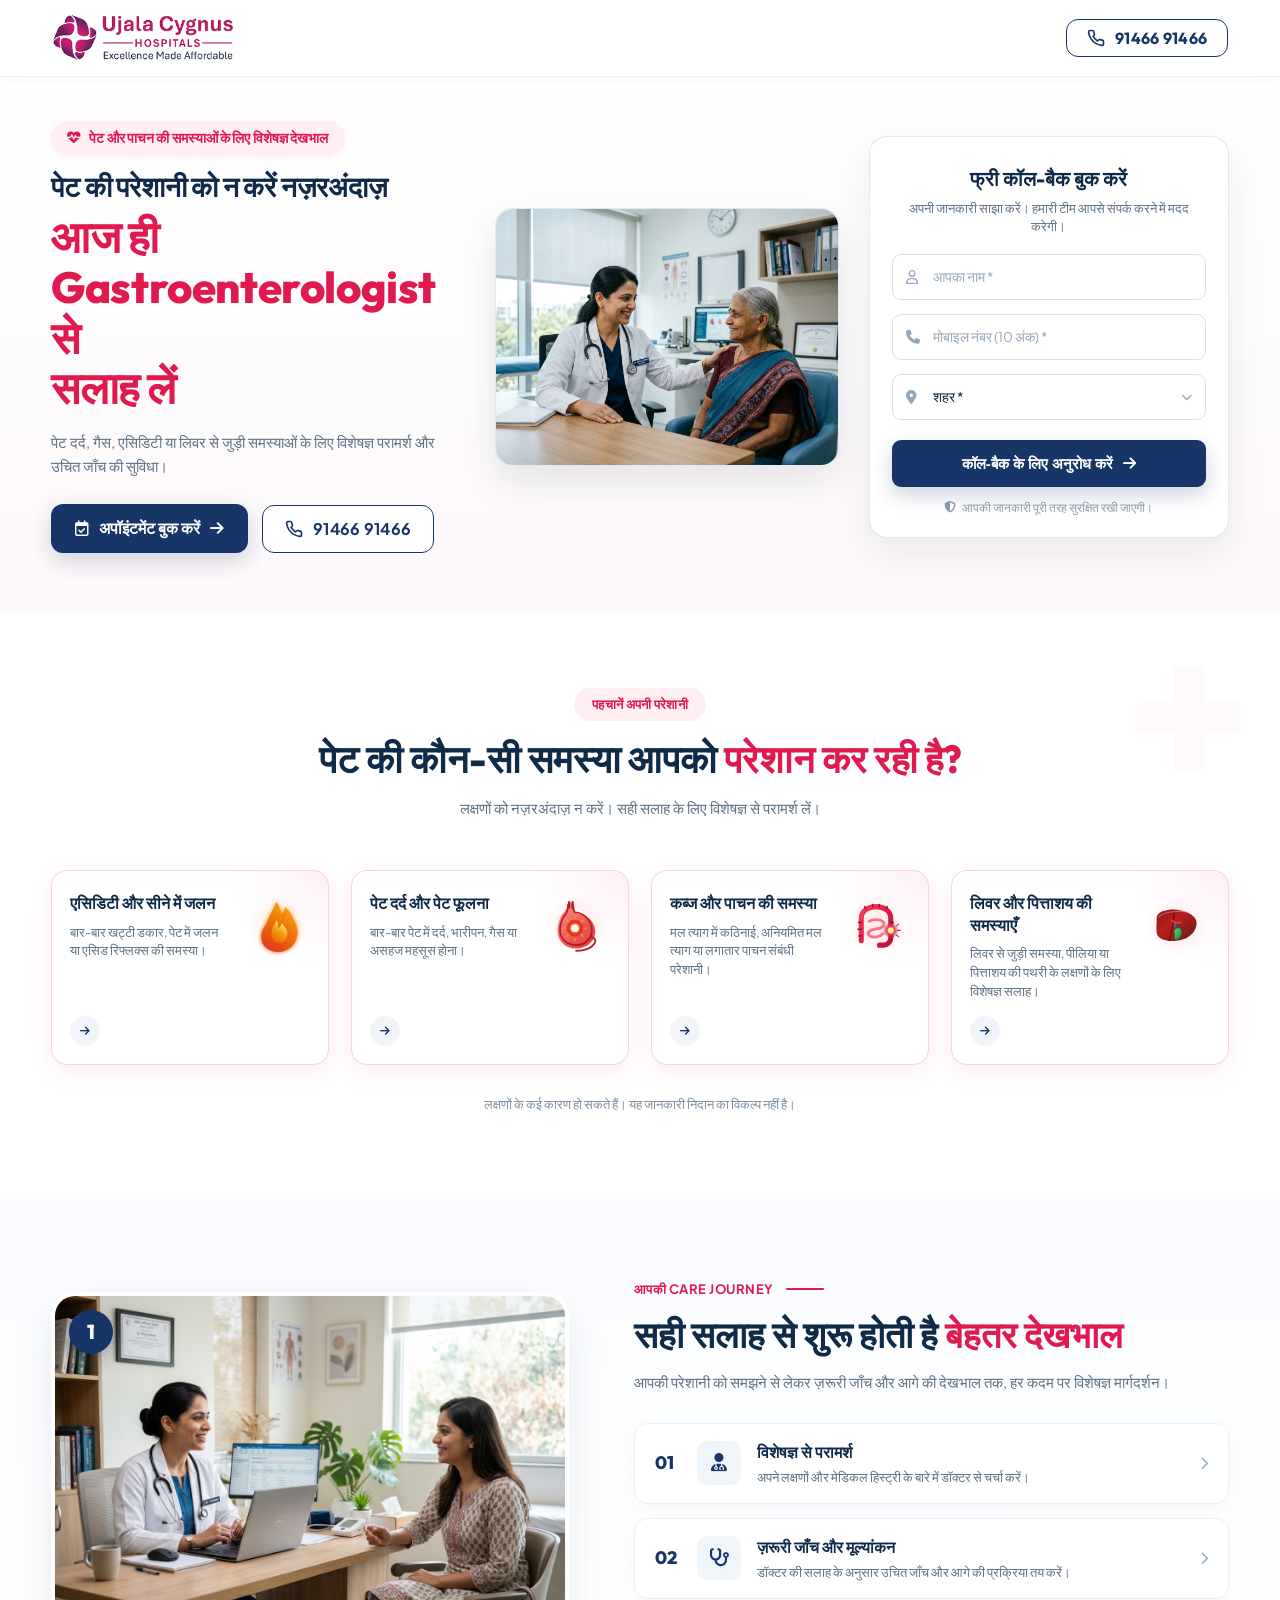
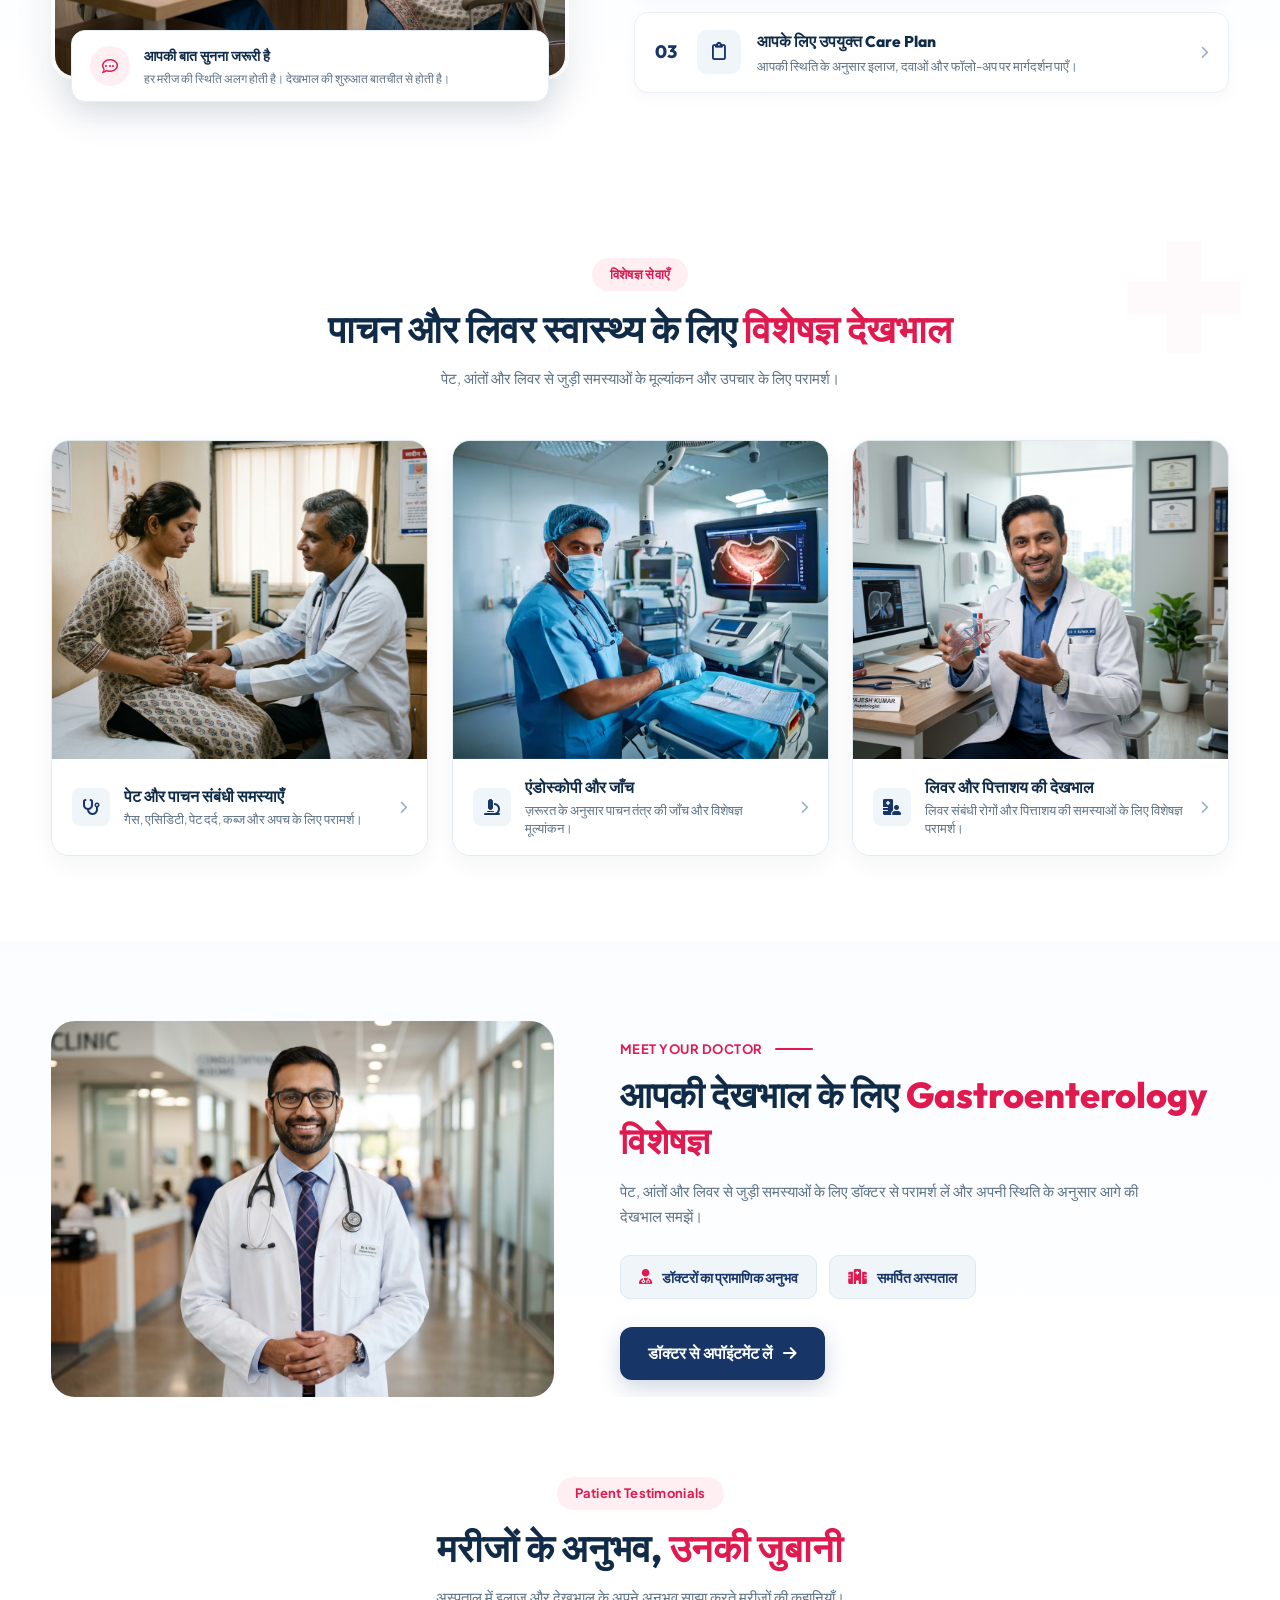
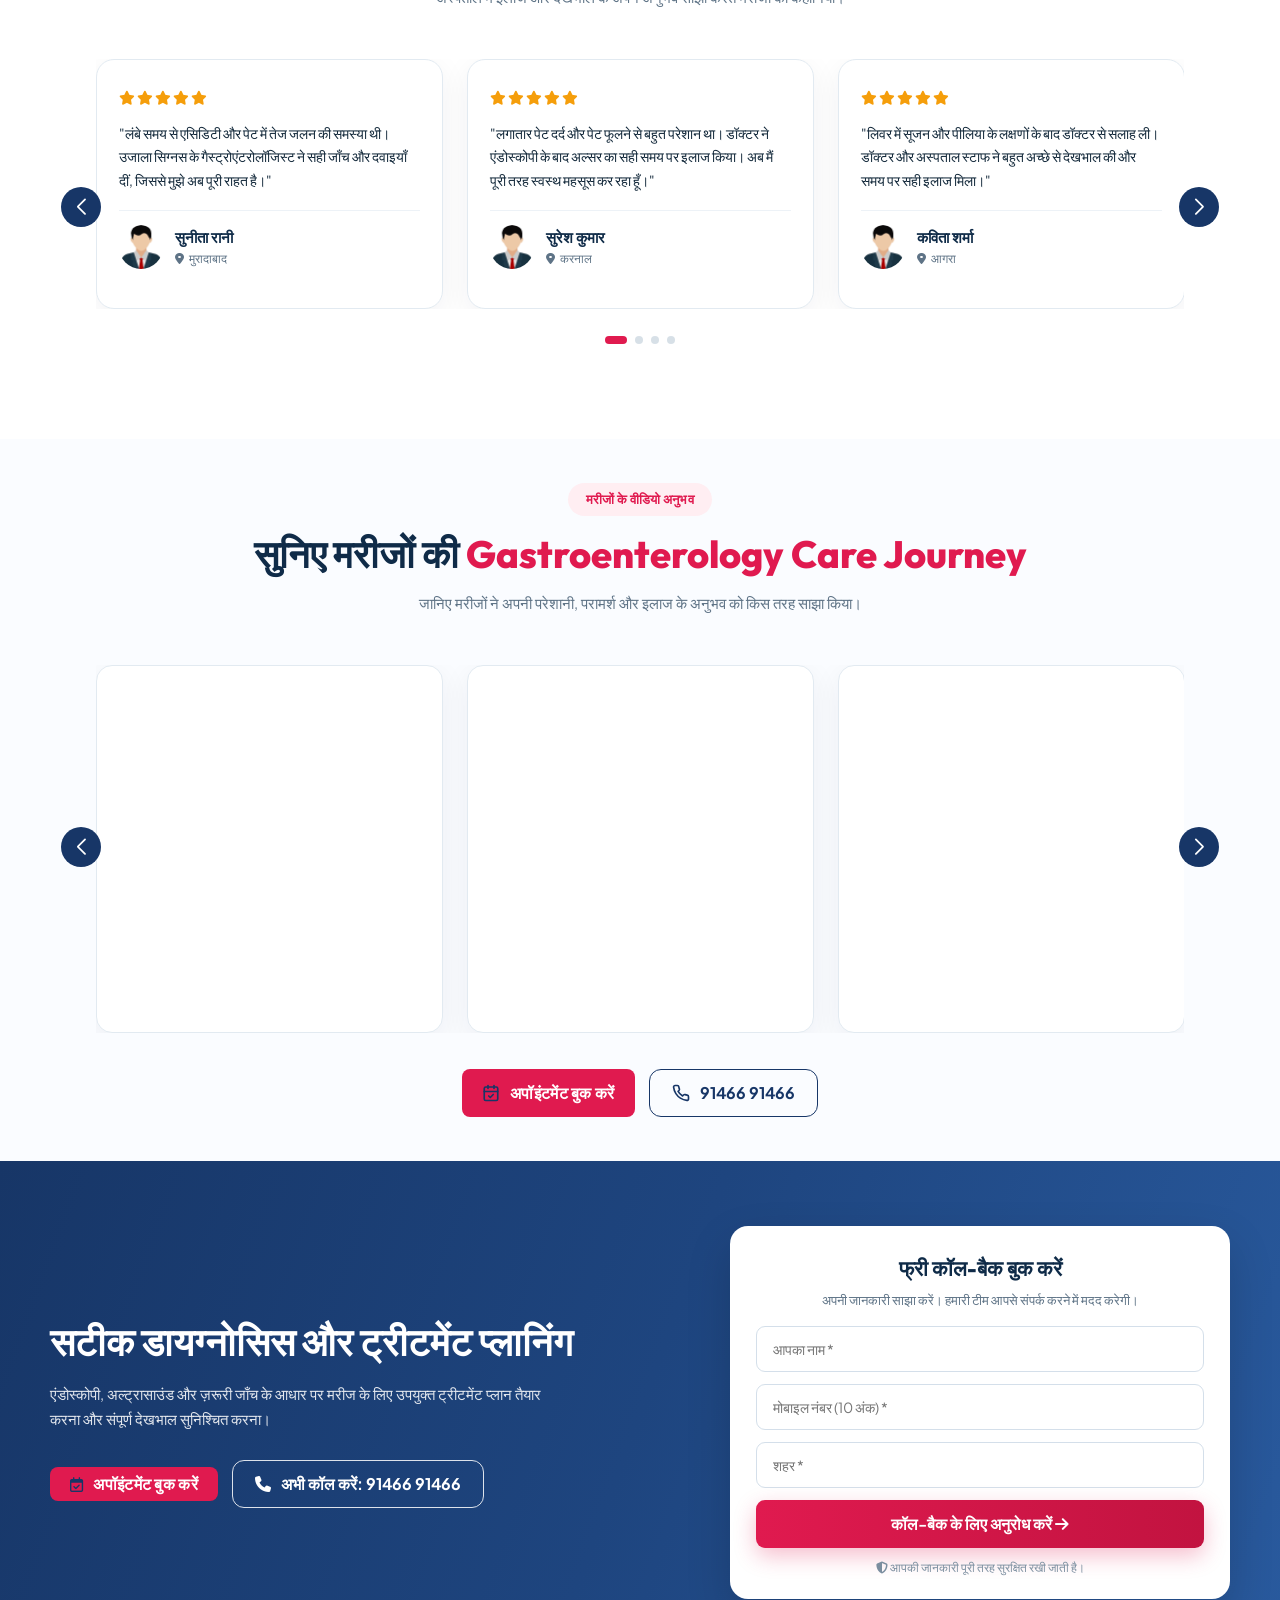
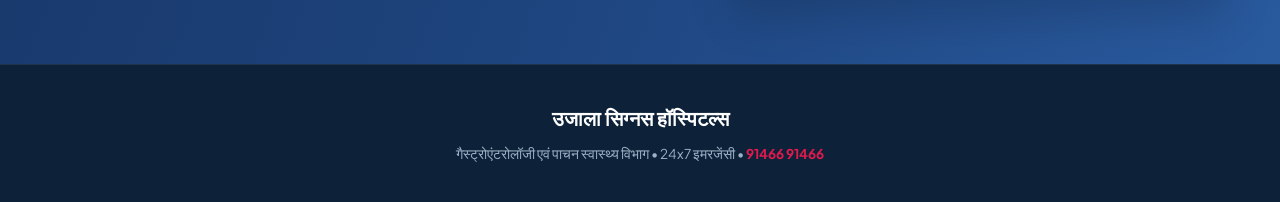
==== index.html @ 8e6a6dde "Initial commit: Ujala Cygnus Gastroenterology Landing Page" ====
<!DOCTYPE html>
<html lang="hi">

<head>
    <meta charset="UTF-8">
    <meta name="viewport" content="width=device-width, initial-scale=1.0">
    <title>पेट और पाचन की समस्याओं के लिए विशेषज्ञ देखभाल | उजाला सिग्नस हॉस्पिटल्स</title>
    <meta name="description" content="पेट दर्द, गैस, एसिडिटी या लिवर से जुड़ी समस्याओं के लिए विशेषज्ञ परामर्श और उचित जाँच की सुविधा। आज ही Gastroenterologist से सलाह लें।">
    <link rel="icon" href="assets/images/favicon.ico" type="image/x-icon" sizes="59x59" />
    <link rel="preconnect" href="https://fonts.googleapis.com">
    <link rel="preconnect" href="https://fonts.gstatic.com" crossorigin>
    <link href="https://fonts.googleapis.com/css2?family=Outfit:wght@400;500;600;700;800&family=Plus+Jakarta+Sans:ital,wght@0,300;0,400;0,500;0,600;0,700;0,800;1,400&display=swap" rel="stylesheet">
    <link rel="stylesheet" href="https://cdnjs.cloudflare.com/ajax/libs/font-awesome/6.5.1/css/all.min.css">
    <link rel="stylesheet" href="https://cdn.jsdelivr.net/npm/swiper@11/swiper-bundle.min.css" />
    <link rel="stylesheet" href="assets/css/style.css">
</head>

<body>
    <!-- Header / Navbar -->
    <header class="navbar hero-navbar" id="navbar">
        <div class="srcn-container">
            <div class="nav-container">
                <a href="index.html" class="exact-brand-logo">
                    <img src="assets/images/logo.png" alt="Ujala Cygnus Hospitals Logo" class="header-logo-img">
                </a>
                <a href="tel:9146691466" class="btn-phone-header">
                    <svg xmlns="http://www.w3.org/2000/svg" width="18" height="18" viewBox="0 0 24 24" fill="none" stroke="currentColor" stroke-width="2.2" stroke-linecap="round" stroke-linejoin="round"><path d="M22 16.92v3a2 2 0 0 1-2.18 2 19.79 19.79 0 0 1-8.63-3.07 19.5 19.5 0 0 1-6-6 19.79 19.79 0 0 1-3.07-8.67A2 2 0 0 1 4.11 2h3a2 2 0 0 1 2 1.72 12.84 12.84 0 0 0 .7 2.81 2 2 0 0 1-.45 2.11L8.09 9.91a16 16 0 0 0 6 6l1.27-1.27a2 2 0 0 1 2.11-.45 12.84 12.84 0 0 0 2.81.7A2 2 0 0 1 22 16.92z"></path></svg>
                    <span>91466 91466</span>
                </a>
            </div>
        </div>
    </header>

    <!-- 1. Hero Banner -->
    <section class="exact-hero-section" id="hero">
        <div class="srcn-container">
            <div class="hero-three-col-grid">
                <!-- Left Column -->
                <div class="hero-left-col">
                    <span class="hero-eyebrow-pill">
                        <i class="fa-solid fa-heart-pulse"></i> पेट और पाचन की समस्याओं के लिए विशेषज्ञ देखभाल
                    </span>
                    <h2 class="hero-h1-sub">पेट की परेशानी को न करें नज़रअंदाज़</h2>
                    <h1 class="hero-main-title">
                        आज ही<br>
                        Gastroenterologist से<br>
                        सलाह लें
                    </h1>
                    <p class="hero-supporting-copy">
                        पेट दर्द, गैस, एसिडिटी या लिवर से जुड़ी समस्याओं के लिए विशेषज्ञ परामर्श और उचित जाँच की सुविधा।
                    </p>
                    <div class="hero-action-buttons">
                        <a href="#appointment" class="btn btn-primary-dark">
                            <i class="fa-regular fa-calendar-check"></i>
                            <span>अपॉइंटमेंट बुक करें</span>
                            <i class="fa-solid fa-arrow-right"></i>
                        </a>
                        <a href="tel:9146691466" class="btn btn-outline-call">
                            <svg xmlns="http://www.w3.org/2000/svg" width="18" height="18" viewBox="0 0 24 24" fill="none" stroke="currentColor" stroke-width="2.2" stroke-linecap="round" stroke-linejoin="round"><path d="M22 16.92v3a2 2 0 0 1-2.18 2 19.79 19.79 0 0 1-8.63-3.07 19.5 19.5 0 0 1-6-6 19.79 19.79 0 0 1-3.07-8.67A2 2 0 0 1 4.11 2h3a2 2 0 0 1 2 1.72 12.84 12.84 0 0 0 .7 2.81 2 2 0 0 1-.45 2.11L8.09 9.91a16 16 0 0 0 6 6l1.27-1.27a2 2 0 0 1 2.11-.45 12.84 12.84 0 0 0 2.81.7A2 2 0 0 1 22 16.92z"></path></svg>
                            <span>91466 91466</span>
                        </a>
                    </div>
                </div>

                <!-- Center Column Visual -->
                <div class="hero-center-visual">
                    <div class="hero-doctor-rect-frame">
                        <img src="assets/images/hero-consultation.jpg" alt="Doctor Patient Consultation" class="hero-img">
                    </div>
                </div>

                <!-- Right Column (Callback Form Card) -->
                <div class="hero-right-form">
                    <div class="hero-callback-card" id="hero-callback-box">
                        <h3 class="hero-form-title">फ्री कॉल-बैक बुक करें</h3>
                        <p class="hero-form-subtitle">अपनी जानकारी साझा करें। हमारी टीम आपसे संपर्क करने में मदद करेगी।</p>
                        <form class="lead-form hero-form-body appointment-form" action="thank-you.html" method="get">
                            <div class="form-input-group">
                                <i class="fa-regular fa-user input-icon"></i>
                                <input type="text" name="name" placeholder="आपका नाम *" required>
                            </div>
                            <div class="form-input-group">
                                <i class="fa-solid fa-phone input-icon"></i>
                                <input type="tel" name="phone" placeholder="मोबाइल नंबर (10 अंक) *" pattern="[0-9]{10}" maxlength="10" required>
                            </div>
                            <div class="form-input-group select-group">
                                <i class="fa-solid fa-location-dot input-icon"></i>
                                <select name="city" required>
                                    <option value="" disabled selected>शहर *</option>
                                    <option value="मुरादाबाद">मुरादाबाद</option>
                                    <option value="आगरा">आगरा</option>
                                    <option value="कानपुर">कानपुर</option>
                                    <option value="वाराणसी">वाराणसी</option>
                                    <option value="हल्द्वानी">हल्द्वानी</option>
                                    <option value="काशीपुर">काशीपुर</option>
                                    <option value="करनाल">करनाल</option>
                                    <option value="रेवाड़ी">रेवाड़ी</option>
                                    <option value="कुरुक्षेत्र">कुरुक्षेत्र</option>
                                    <option value="बहादुरगढ़">बहादुरगढ़</option>
                                    <option value="अन्य">अन्य</option>
                                </select>
                                <i class="fa-solid fa-chevron-down select-chevron"></i>
                            </div>
                            <button type="submit" class="btn btn-form-submit">
                                <span>कॉल-बैक के लिए अनुरोध करें</span>
                                <i class="fa-solid fa-arrow-right"></i>
                            </button>
                            <p class="form-privacy-text">
                                <i class="fa-solid fa-shield-halved"></i> आपकी जानकारी पूरी तरह सुरक्षित रखी जाएगी।
                            </p>
                        </form>
                    </div>
                </div>
            </div>
        </div>
    </section>

    <!-- 2. Problem Identification -->
    <section class="section problem-section" id="problems">
        <div class="srcn-container">
            <div class="section-header text-center">
                <span class="section-pill-badge">पहचानें अपनी परेशानी</span>
                <h2 class="section-title">
                    पेट की कौन-सी समस्या आपको <span class="text-highlight">परेशान कर रही है?</span>
                </h2>
                <p class="section-subtitle">
                    लक्षणों को नज़रअंदाज़ न करें। सही सलाह के लिए विशेषज्ञ से परामर्श लें।
                </p>
            </div>

            <div class="problem-cards-grid">
                <!-- Card 1: Acidity -->
                <div class="problem-card">
                    <div class="problem-card-inner">
                        <div class="problem-card-content">
                            <h3 class="problem-card-title">एसिडिटी और सीने में जलन</h3>
                            <p class="problem-card-desc">बार-बार खट्टी डकार, पेट में जलन या एसिड रिफ्लक्स की समस्या।</p>
                        </div>
                        <div class="problem-card-visual">
                            <img src="assets/images/problem-acidity.svg" alt="एसिडिटी और सीने में जलन" class="problem-card-icon">
                        </div>
                    </div>
                    <a href="#appointment" class="problem-card-arrow" aria-label="Book Consultation">
                        <i class="fa-solid fa-arrow-right"></i>
                    </a>
                </div>

                <!-- Card 2: Stomach Pain & Bloating -->
                <div class="problem-card">
                    <div class="problem-card-inner">
                        <div class="problem-card-content">
                            <h3 class="problem-card-title">पेट दर्द और पेट फूलना</h3>
                            <p class="problem-card-desc">बार-बार पेट में दर्द, भारीपन, गैस या असहज महसूस होना।</p>
                        </div>
                        <div class="problem-card-visual">
                            <img src="assets/images/problem-stomach.svg" alt="पेट दर्द और पेट फूलना" class="problem-card-icon">
                        </div>
                    </div>
                    <a href="#appointment" class="problem-card-arrow" aria-label="Book Consultation">
                        <i class="fa-solid fa-arrow-right"></i>
                    </a>
                </div>

                <!-- Card 3: Constipation & Digestion -->
                <div class="problem-card">
                    <div class="problem-card-inner">
                        <div class="problem-card-content">
                            <h3 class="problem-card-title">कब्ज और पाचन की समस्या</h3>
                            <p class="problem-card-desc">मल त्याग में कठिनाई, अनियमित मल त्याग या लगातार पाचन संबंधी परेशानी।</p>
                        </div>
                        <div class="problem-card-visual">
                            <img src="assets/images/problem-constipation.svg" alt="कब्ज और पाचन की समस्या" class="problem-card-icon">
                        </div>
                    </div>
                    <a href="#appointment" class="problem-card-arrow" aria-label="Book Consultation">
                        <i class="fa-solid fa-arrow-right"></i>
                    </a>
                </div>

                <!-- Card 4: Liver & Gallbladder -->
                <div class="problem-card">
                    <div class="problem-card-inner">
                        <div class="problem-card-content">
                            <h3 class="problem-card-title">लिवर और पित्ताशय की समस्याएँ</h3>
                            <p class="problem-card-desc">लिवर से जुड़ी समस्या, पीलिया या पित्ताशय की पथरी के लक्षणों के लिए विशेषज्ञ सलाह।</p>
                        </div>
                        <div class="problem-card-visual">
                            <img src="assets/images/problem-liver.svg" alt="लिवर और पित्ताशय की समस्याएँ" class="problem-card-icon">
                        </div>
                    </div>
                    <a href="#appointment" class="problem-card-arrow" aria-label="Book Consultation">
                        <i class="fa-solid fa-arrow-right"></i>
                    </a>
                </div>
            </div>

            <p class="problem-disclaimer-text">
                लक्षणों के कई कारण हो सकते हैं। यह जानकारी निदान का विकल्प नहीं है।
            </p>
        </div>
    </section>

    <!-- 3. Care Journey -->
    <section class="section care-journey-section" id="care-journey">
        <div class="srcn-container">
            <div class="journey-grid">
                <!-- Left Visual Column -->
                <div class="journey-visual-col">
                    <div class="journey-image-card">
                        <div class="journey-badge-number">1</div>
                        <div class="journey-image-wrapper">
                            <img src="assets/images/care-journey-consultation.jpg" alt="Doctor Patient Consultation" class="journey-main-photo">
                        </div>
                        <!-- Overlaid Speech Quote Box -->
                        <div class="journey-quote-box">
                            <div class="quote-icon-circle">
                                <i class="fa-regular fa-comment-dots"></i>
                            </div>
                            <div class="quote-text-area">
                                <h4 class="quote-title">आपकी बात सुनना जरूरी है</h4>
                                <p class="quote-desc">हर मरीज की स्थिति अलग होती है। देखभाल की शुरुआत बातचीत से होती है।</p>
                            </div>
                        </div>
                    </div>
                </div>

                <!-- Right Content Column -->
                <div class="journey-content-col">
                    <div class="journey-eyebrow">
                        <span>आपकी Care Journey</span>
                        <span class="eyebrow-line"></span>
                    </div>
                    <h2 class="journey-main-heading">
                        सही सलाह से शुरू होती है <span class="text-highlight">बेहतर देखभाल</span>
                    </h2>
                    <p class="journey-lead-p">
                        आपकी परेशानी को समझने से लेकर ज़रूरी जाँच और आगे की देखभाल तक, हर कदम पर विशेषज्ञ मार्गदर्शन।
                    </p>

                    <div class="journey-steps-list">
                        <!-- Step 01 -->
                        <div class="journey-step-item">
                            <div class="step-num">01</div>
                            <div class="step-icon-box">
                                <i class="fa-solid fa-user-doctor"></i>
                            </div>
                            <div class="step-content">
                                <h4 class="step-title">विशेषज्ञ से परामर्श</h4>
                                <p class="step-desc">अपने लक्षणों और मेडिकल हिस्ट्री के बारे में डॉक्टर से चर्चा करें।</p>
                            </div>
                            <div class="step-arrow">
                                <i class="fa-solid fa-chevron-right"></i>
                            </div>
                        </div>

                        <!-- Step 02 -->
                        <div class="journey-step-item">
                            <div class="step-num">02</div>
                            <div class="step-icon-box">
                                <i class="fa-solid fa-stethoscope"></i>
                            </div>
                            <div class="step-content">
                                <h4 class="step-title">ज़रूरी जाँच और मूल्यांकन</h4>
                                <p class="step-desc">डॉक्टर की सलाह के अनुसार उचित जाँच और आगे की प्रक्रिया तय करें।</p>
                            </div>
                            <div class="step-arrow">
                                <i class="fa-solid fa-chevron-right"></i>
                            </div>
                        </div>

                        <!-- Step 03 -->
                        <div class="journey-step-item">
                            <div class="step-num">03</div>
                            <div class="step-icon-box">
                                <i class="fa-regular fa-clipboard"></i>
                            </div>
                            <div class="step-content">
                                <h4 class="step-title">आपके लिए उपयुक्त Care Plan</h4>
                                <p class="step-desc">आपकी स्थिति के अनुसार इलाज, दवाओं और फॉलो-अप पर मार्गदर्शन पाएँ।</p>
                            </div>
                            <div class="step-arrow">
                                <i class="fa-solid fa-chevron-right"></i>
                            </div>
                        </div>
                    </div>
                </div>
            </div>
        </div>
    </section>

    <!-- 4. Gastroenterology Services -->
    <section class="section clinical-services-section" id="services">
        <div class="srcn-container">
            <div class="section-header text-center">
                <span class="section-pill-badge">विशेषज्ञ सेवाएँ</span>
                <h2 class="section-title">
                    पाचन और लिवर स्वास्थ्य के लिए <span class="text-highlight">विशेषज्ञ देखभाल</span>
                </h2>
                <p class="section-subtitle">
                    पेट, आंतों और लिवर से जुड़ी समस्याओं के मूल्यांकन और उपचार के लिए परामर्श।
                </p>
            </div>

            <div class="clinical-cards-grid">
                <!-- Service 1: Digestion -->
                <div class="clinical-card">
                    <div class="clinical-card-img-holder">
                        <img src="assets/images/stomach-care.jpg" alt="पेट और पाचन संबंधी समस्याएँ" class="clinical-photo">
                    </div>
                    <div class="clinical-card-body">
                        <div class="clinical-icon-badge">
                            <i class="fa-solid fa-stethoscope"></i>
                        </div>
                        <div class="clinical-card-text">
                            <h3 class="clinical-card-title">पेट और पाचन संबंधी समस्याएँ</h3>
                            <p class="clinical-card-desc">गैस, एसिडिटी, पेट दर्द, कब्ज और अपच के लिए परामर्श।</p>
                        </div>
                        <div class="clinical-card-arrow">
                            <i class="fa-solid fa-chevron-right"></i>
                        </div>
                    </div>
                </div>

                <!-- Service 2: Endoscopy & Diagnostics -->
                <div class="clinical-card">
                    <div class="clinical-card-img-holder">
                        <img src="assets/images/endoscopy-service.webp" alt="एंडोस्कोपी और जाँच" class="clinical-photo">
                    </div>
                    <div class="clinical-card-body">
                        <div class="clinical-icon-badge">
                            <i class="fa-solid fa-microscope"></i>
                        </div>
                        <div class="clinical-card-text">
                            <h3 class="clinical-card-title">एंडोस्कोपी और जाँच</h3>
                            <p class="clinical-card-desc">ज़रूरत के अनुसार पाचन तंत्र की जाँच और विशेषज्ञ मूल्यांकन।</p>
                        </div>
                        <div class="clinical-card-arrow">
                            <i class="fa-solid fa-chevron-right"></i>
                        </div>
                    </div>
                </div>

                <!-- Service 3: Liver Care -->
                <div class="clinical-card">
                    <div class="clinical-card-img-holder">
                        <img src="assets/images/liver-care.jpg" alt="लिवर और पित्ताशय की देखभाल" class="clinical-photo">
                    </div>
                    <div class="clinical-card-body">
                        <div class="clinical-icon-badge">
                            <i class="fa-solid fa-hospital-user"></i>
                        </div>
                        <div class="clinical-card-text">
                            <h3 class="clinical-card-title">लिवर और पित्ताशय की देखभाल</h3>
                            <p class="clinical-card-desc">लिवर संबंधी रोगों और पित्ताशय की समस्याओं के लिए विशेषज्ञ परामर्श।</p>
                        </div>
                        <div class="clinical-card-arrow">
                            <i class="fa-solid fa-chevron-right"></i>
                        </div>
                    </div>
                </div>
            </div>
        </div>
    </section>

    <!-- 5. Meet Your Doctor -->
    <section class="section meet-doctor-section" id="meet-doctor">
        <div class="srcn-container">
            <div class="doctor-spotlight-grid">
                <!-- Left Visual -->
                <div class="doctor-spotlight-visual">
                    <div class="doctor-arc-backdrop"></div>
                    <img src="assets/images/meet-doctor.jpg" alt="Gastroenterology Specialist Doctor" class="doctor-portrait-img">
                </div>

                <!-- Right Content -->
                <div class="doctor-spotlight-content">
                    <div class="journey-eyebrow">
                        <span>Meet Your Doctor</span>
                        <span class="eyebrow-line"></span>
                    </div>
                    <h2 class="doctor-spotlight-title">
                        आपकी देखभाल के लिए <span class="text-highlight">Gastroenterology विशेषज्ञ</span>
                    </h2>
                    <p class="doctor-spotlight-desc">
                        पेट, आंतों और लिवर से जुड़ी समस्याओं के लिए डॉक्टर से परामर्श लें और अपनी स्थिति के अनुसार आगे की देखभाल समझें।
                    </p>

                    <div class="doctor-feature-pills">
                        <div class="feat-pill">
                            <i class="fa-solid fa-user-doctor"></i>
                            <span>डॉक्टरों का प्रामाणिक अनुभव</span>
                        </div>
                        <div class="feat-pill">
                            <i class="fa-solid fa-hospital"></i>
                            <span>समर्पित अस्पताल</span>
                        </div>
                    </div>

                    <div class="doctor-spotlight-actions">
                        <a href="#appointment" class="btn btn-primary-dark btn-doctor-cta">
                            <span>डॉक्टर से अपॉइंटमेंट लें</span>
                            <i class="fa-solid fa-arrow-right"></i>
                        </a>
                    </div>
                </div>
            </div>
        </div>
    </section>

        <!-- 6. Patient Testimonials -->
    <section class="section reviews-section" id="testimonials">
        <div class="container">
            <div class="section-header text-center">
                <span class="section-pill-badge">Patient Testimonials</span>
                <h2 class="section-title">मरीजों के अनुभव, <span class="text-highlight">उनकी जुबानी</span></h2>
                <p class="section-subtitle">अस्पताल में इलाज और देखभाल के अपने अनुभव साझा करते मरीजों की कहानियाँ।</p>
            </div>

            <div class="review-slider-wrapper">
                <div class="swiper review-slider">
                    <div class="swiper-wrapper">
                        <!-- Review 1 -->
                        <div class="swiper-slide">
                            <article class="review-card">
                                <div class="review-card-wrapper-inner">
                                    <div class="stars">
                                        <i class="fa fa-star"></i>
                                        <i class="fa fa-star"></i>
                                        <i class="fa fa-star"></i>
                                        <i class="fa fa-star"></i>
                                        <i class="fa fa-star"></i>
                                    </div>
                                    <div class="review-card-content-area">
                                        <p>
                                            "लंबे समय से एसिडिटी और पेट में तेज जलन की समस्या थी। उजाला सिग्नस के गैस्ट्रोएंटरोलॉजिस्ट ने सही जाँच और दवाइयाँ दीं, जिससे मुझे अब पूरी राहत है।"
                                        </p>
                                    </div>
                                    <div class="review-user">
                                        <div class="review-user-image-wrapper">
                                            <img src="assets/images/review-user-1.jpg" alt="सुनीता रानी" class="review-user-image">
                                        </div>
                                        <div class="review-user-location-wrapper">
                                            <h3>सुनीता रानी</h3>
                                            <div class="review-user-location-wrappers">
                                                <i class="fa-solid fa-location-dot"></i>
                                                <span class="review-user-location">मुरादाबाद</span>
                                            </div>
                                        </div>
                                    </div>
                                </div>
                            </article>
                        </div>

                        <!-- Review 2 -->
                        <div class="swiper-slide">
                            <article class="review-card">
                                <div class="review-card-wrapper-inner">
                                    <div class="stars">
                                        <i class="fa fa-star"></i>
                                        <i class="fa fa-star"></i>
                                        <i class="fa fa-star"></i>
                                        <i class="fa fa-star"></i>
                                        <i class="fa fa-star"></i>
                                    </div>
                                    <div class="review-card-content-area">
                                        <p>
                                            "लगातार पेट दर्द और पेट फूलने से बहुत परेशान था। डॉक्टर ने एंडोस्कोपी के बाद अल्सर का सही समय पर इलाज किया। अब मैं पूरी तरह स्वस्थ महसूस कर रहा हूँ।"
                                        </p>
                                    </div>
                                    <div class="review-user">
                                        <div class="review-user-image-wrapper">
                                            <img src="assets/images/review-user-1.jpg" alt="सुरेश कुमार" class="review-user-image">
                                        </div>
                                        <div class="review-user-location-wrapper">
                                            <h3>सुरेश कुमार</h3>
                                            <div class="review-user-location-wrappers">
                                                <i class="fa-solid fa-location-dot"></i>
                                                <span class="review-user-location">करनाल</span>
                                            </div>
                                        </div>
                                    </div>
                                </div>
                            </article>
                        </div>

                        <!-- Review 3 -->
                        <div class="swiper-slide">
                            <article class="review-card">
                                <div class="review-card-wrapper-inner">
                                    <div class="stars">
                                        <i class="fa fa-star"></i>
                                        <i class="fa fa-star"></i>
                                        <i class="fa fa-star"></i>
                                        <i class="fa fa-star"></i>
                                        <i class="fa fa-star"></i>
                                    </div>
                                    <div class="review-card-content-area">
                                        <p>
                                            "लिवर में सूजन और पीलिया के लक्षणों के बाद डॉक्टर से सलाह ली। डॉक्टर और अस्पताल स्टाफ ने बहुत अच्छे से देखभाल की और समय पर सही इलाज मिला।"
                                        </p>
                                    </div>
                                    <div class="review-user">
                                        <div class="review-user-image-wrapper">
                                            <img src="assets/images/review-user-1.jpg" alt="कविता शर्मा" class="review-user-image">
                                        </div>
                                        <div class="review-user-location-wrapper">
                                            <h3>कविता शर्मा</h3>
                                            <div class="review-user-location-wrappers">
                                                <i class="fa-solid fa-location-dot"></i>
                                                <span class="review-user-location">आगरा</span>
                                            </div>
                                        </div>
                                    </div>
                                </div>
                            </article>
                        </div>

                        <!-- Review 4 -->
                        <div class="swiper-slide">
                            <article class="review-card">
                                <div class="review-card-wrapper-inner">
                                    <div class="stars">
                                        <i class="fa fa-star"></i>
                                        <i class="fa fa-star"></i>
                                        <i class="fa fa-star"></i>
                                        <i class="fa fa-star"></i>
                                        <i class="fa fa-star"></i>
                                    </div>
                                    <div class="review-card-content-area">
                                        <p>
                                            "क्रॉनिक कब्ज और अपच की गंभीर समस्या थी। डॉक्टर के परामर्श, उचित डाइट प्लान और दवाओं से अब पाचन एकदम ठीक है। उजाला सिग्नस का बहुत-बहुत धन्यवाद।"
                                        </p>
                                    </div>
                                    <div class="review-user">
                                        <div class="review-user-image-wrapper">
                                            <img src="assets/images/review-user-1.jpg" alt="राजेश वर्मा" class="review-user-image">
                                        </div>
                                        <div class="review-user-location-wrapper">
                                            <h3>राजेश वर्मा</h3>
                                            <div class="review-user-location-wrappers">
                                                <i class="fa-solid fa-location-dot"></i>
                                                <span class="review-user-location">पानीपत</span>
                                            </div>
                                        </div>
                                    </div>
                                </div>
                            </article>
                        </div>
                    </div>
                </div>

                <!-- Previous / Next Controls -->
                <button class="swiper-button-prev review-prev" type="button" aria-label="Previous review"></button>
                <button class="swiper-button-next review-next" type="button" aria-label="Next review"></button>
                <div class="swiper-pagination review-pagination"></div>
            </div>
        </div>
    </section>

        <!-- 7. Patient Video Stories -->
    <section class="section video-section-area" id="videos">
        <div class="container">
            <div class="section-header text-center">
                <span class="section-pill-badge">मरीजों के वीडियो अनुभव</span>
                <h2 class="section-title">सुनिए मरीजों की <span class="text-highlight">Gastroenterology Care Journey</span></h2>
                <p class="section-subtitle">जानिए मरीजों ने अपनी परेशानी, परामर्श और इलाज के अनुभव को किस तरह साझा किया।</p>
            </div>
            <div class="video-slider-wrapper">

                <div class="swiper video-section">

                    <div class="swiper-wrapper">

                        <!-- Video 1 -->
                        <div class="swiper-slide">
                            <article class="video-card">
                                <div class="video-card-wrapper-inner">

                                    <div class="video-wrapper">

                                        <div class="video-container">
                                            <iframe src="https://www.youtube.com/embed/SOrjYrGuL7Y"
                                                title="मरीज़ का अनुभव – हृदय रोग इलाज" frameborder="0"
                                                allow="accelerometer; autoplay; clipboard-write; encrypted-media; gyroscope; picture-in-picture; web-share"
                                                referrerpolicy="strict-origin-when-cross-origin" allowfullscreen>
                                            </iframe>
                                        </div>



                                    </div>

                                </div>
                            </article>
                        </div>


                        <!-- Video 2 -->
                        <div class="swiper-slide">
                            <article class="video-card">
                                <div class="video-card-wrapper-inner">

                                    <div class="video-wrapper">

                                        <div class="video-container">
                                            <iframe src="https://www.youtube.com/embed/ArpQaVYHYMg"
                                                title="एंजियोप्लास्टी के बाद नई ज़िंदगी" frameborder="0"
                                                allow="accelerometer; autoplay; clipboard-write; encrypted-media; gyroscope; picture-in-picture; web-share"
                                                referrerpolicy="strict-origin-when-cross-origin" allowfullscreen>
                                            </iframe>
                                        </div>



                                    </div>

                                </div>
                            </article>
                        </div>


                        <!-- Video 3 -->
                        <div class="swiper-slide">
                            <article class="video-card">
                                <div class="video-card-wrapper-inner">

                                    <div class="video-wrapper">

                                        <div class="video-container">
                                            <iframe src="https://www.youtube.com/embed/4y9gOLE-IbQ"
                                                title="परिवार का भरोसा – उजाला सिग्नस" frameborder="0"
                                                allow="accelerometer; autoplay; clipboard-write; encrypted-media; gyroscope; picture-in-picture; web-share"
                                                referrerpolicy="strict-origin-when-cross-origin" allowfullscreen>
                                            </iframe>
                                        </div>



                                    </div>

                                </div>
                            </article>
                        </div>


                        <!-- Video 4 -->
                        <div class="swiper-slide">
                            <article class="video-card">
                                <div class="video-card-wrapper-inner">

                                    <div class="video-wrapper">

                                        <div class="video-container">
                                            <iframe src="https://www.youtube.com/embed/vYgimR6F8uo"
                                                title="बायपास सर्जरी के बाद स्वस्थ जीवन" frameborder="0"
                                                allow="accelerometer; autoplay; clipboard-write; encrypted-media; gyroscope; picture-in-picture; web-share"
                                                referrerpolicy="strict-origin-when-cross-origin" allowfullscreen>
                                            </iframe>
                                        </div>


                                    </div>

                                </div>
                            </article>
                        </div>


                        <!-- Video 5 -->
                        <div class="swiper-slide">
                            <article class="video-card">
                                <div class="video-card-wrapper-inner">

                                    <div class="video-wrapper">

                                        <div class="video-container">
                                            <iframe src="https://www.youtube.com/embed/z7AL0scNLV4"
                                                title="बायपास सर्जरी के बाद स्वस्थ जीवन" frameborder="0"
                                                allow="accelerometer; autoplay; clipboard-write; encrypted-media; gyroscope; picture-in-picture; web-share"
                                                referrerpolicy="strict-origin-when-cross-origin" allowfullscreen>
                                            </iframe>
                                        </div>


                                    </div>

                                </div>
                            </article>
                        </div>


                        <!-- Video 6 -->
                        <div class="swiper-slide">
                            <article class="video-card">
                                <div class="video-card-wrapper-inner">

                                    <div class="video-wrapper">

                                        <div class="video-container">
                                            <iframe src="https://www.youtube.com/embed/2sVJnukJfeU"
                                                title="मरीज़ का अनुभव – हृदय रोग इलाज" frameborder="0"
                                                allow="accelerometer; autoplay; clipboard-write; encrypted-media; gyroscope; picture-in-picture; web-share"
                                                referrerpolicy="strict-origin-when-cross-origin" allowfullscreen>
                                            </iframe>
                                        </div>



                                    </div>

                                </div>
                            </article>
                        </div>


                        <!-- Video 7 -->
                        <div class="swiper-slide">
                            <article class="video-card">
                                <div class="video-card-wrapper-inner">

                                    <div class="video-wrapper">

                                        <div class="video-container">
                                            <iframe src="https://www.youtube.com/embed/mkYaXCvjmL8"
                                                title="मरीज़ का अनुभव – हृदय रोग इलाज" frameborder="0"
                                                allow="accelerometer; autoplay; clipboard-write; encrypted-media; gyroscope; picture-in-picture; web-share"
                                                referrerpolicy="strict-origin-when-cross-origin" allowfullscreen>
                                            </iframe>
                                        </div>


                                    </div>

                                </div>
                            </article>
                        </div>


                        <!-- Video 8 -->
                        <div class="swiper-slide">
                            <article class="video-card">
                                <div class="video-card-wrapper-inner">

                                    <div class="video-wrapper">

                                        <div class="video-container">
                                            <iframe src="https://www.youtube.com/embed/qVmFnlXzbAE?start=8"
                                                title="मरीज़ का अनुभव – हृदय रोग इलाज" frameborder="0"
                                                allow="accelerometer; autoplay; clipboard-write; encrypted-media; gyroscope; picture-in-picture; web-share"
                                                referrerpolicy="strict-origin-when-cross-origin" allowfullscreen>
                                            </iframe>
                                        </div>



                                    </div>

                                </div>
                            </article>
                        </div>

                    </div>
                </div>


                <!-- Previous -->
                <button class="swiper-button-prev video-prev" type="button" aria-label="Previous video">
                </button>

                <!-- Next -->
                <button class="swiper-button-next video-next" type="button" aria-label="Next video">
                </button>



            </div>


            <!-- Buttons -->
            <div class="hero-buttons video-card-btns">

                <a href="#appointment" class="btn btn-speak-expert">

                    <svg xmlns="http://www.w3.org/2000/svg" width="24" height="24" viewBox="0 0 24 24" fill="none"
                        stroke="currentColor" stroke-width="2" stroke-linecap="round" stroke-linejoin="round"
                        aria-hidden="true">

                        <path d="M8 2v4"></path>
                        <path d="M16 2v4"></path>
                        <rect width="18" height="18" x="3" y="4" rx="2">
                        </rect>
                        <path d="M3 10h18"></path>
                        <path d="m9 16 2 2 4-4"></path>

                    </svg>

                    अपॉइंटमेंट बुक करें

                </a>


                <a href="tel:9146691466" class="btn btn-call">
                        <svg xmlns="http://www.w3.org/2000/svg" width="18" height="18" viewBox="0 0 24 24" fill="none" stroke="currentColor" stroke-width="2.2" stroke-linecap="round" stroke-linejoin="round"><path d="M22 16.92v3a2 2 0 0 1-2.18 2 19.79 19.79 0 0 1-8.63-3.07 19.5 19.5 0 0 1-6-6 19.79 19.79 0 0 1-3.07-8.67A2 2 0 0 1 4.11 2h3a2 2 0 0 1 2 1.72 12.84 12.84 0 0 0 .7 2.81 2 2 0 0 1-.45 2.11L8.09 9.91a16 16 0 0 0 6 6l1.27-1.27a2 2 0 0 1 2.11-.45 12.84 12.84 0 0 0 2.81.7A2 2 0 0 1 22 16.92z"></path></svg>
                        <span>91466 91466</span>
                    </a>

            </div>
        </div>
    </section>

        <!-- 8. Callback Form / Consultation Section -->
    <section class="heart-check-section" id="appointment">
        <div class="heart-check-container">
            <div class="heart-check-content">
                <h2 class="heart-check-title">सटीक डायग्नोसिस और ट्रीटमेंट प्लानिंग</h2>
                <p class="heart-check-description">
                    एंडोस्कोपी, अल्ट्रासाउंड और ज़रूरी जाँच के आधार पर मरीज के लिए उपयुक्त ट्रीटमेंट प्लान तैयार करना और संपूर्ण देखभाल सुनिश्चित करना।
                </p>
                <div class="hero-buttons">
                    <a href="#appointment" class="btn btn-speak-expert btn btn-speak-expert">
                        <i class="fa-regular fa-calendar-check"></i>
                        <span>अपॉइंटमेंट बुक करें</span>
                    </a>
                    <a href="tel:9146691466" class="btn btn-call">
                        <i class="fa-solid fa-phone"></i>
                        <span>अभी कॉल करें: 91466 91466</span>
                    </a>
                </div>
            </div>

            <div class="appointment-card">
                <h3 class="appointment-title">फ्री कॉल-बैक बुक करें</h3>
                <p class="appointment-subtitle">अपनी जानकारी साझा करें। हमारी टीम आपसे संपर्क करने में मदद करेगी।</p>
                <form class="appointment-form" action="thank-you.html" method="get">
                    <input type="text" class="form-input" name="name" placeholder="आपका नाम *" required>
                    <input type="tel" class="form-input" name="phone" placeholder="मोबाइल नंबर (10 अंक) *" maxlength="10" pattern="[0-9]{10}" required>
                    <input type="text" class="form-input" name="city" placeholder="शहर *" required>
                    <button type="submit" class="form-submit">
                        <span>कॉल-बैक के लिए अनुरोध करें</span>
                        <i class="fa-solid fa-arrow-right"></i>
                    </button>
                    <p class="form-note">
                        <i class="fa-solid fa-shield-halved"></i> आपकी जानकारी पूरी तरह सुरक्षित रखी जाती है।
                    </p>
                </form>
            </div>
        </div>
    </section>

        <!-- 9. Hospital Locations Section -->
    <!-- <section class="hospital-locations-section">
        <div class="container">
            <div class="hospital-locations">
                <div class="stats-main-heading">
                    <h2>नज़दीकी हॉस्पिटल्स लोकेशन</h2>
                </div>

                <ul class="menu-footer-our-hospitals-list">
                    <li class="menu-footer-our-hospitals-list">मुरादाबाद</li>
                    <li class="menu-footer-our-hospitals-list">आगरा</li>
                    <li class="menu-footer-our-hospitals-list">कानपुर</li>
                    <li class="menu-footer-our-hospitals-list">वाराणसी</li>
                    <li class="menu-footer-our-hospitals-list">हल्द्वानी</li>
                    <li class="menu-footer-our-hospitals-list">काशीपुर</li>
                    <li class="menu-footer-our-hospitals-list">करनाल</li>
                    <li class="menu-footer-our-hospitals-list">रेवाड़ी</li>
                    <li class="menu-footer-our-hospitals-list">कुरुक्षेत्र</li>
                    <li class="menu-footer-our-hospitals-list">बहादुरगढ़</li>
                    <li class="menu-footer-our-hospitals-list">श्रीनगर</li>
                    <li class="menu-footer-our-hospitals-list">जम्मू</li>
                    <li class="menu-footer-our-hospitals-list">नांगलोई</li>
                    <li class="menu-footer-our-hospitals-list">अमृतसर</li>
                </ul>
            </div>
        </div>
    </section> -->

    <!-- Footer -->
    <footer class="site-footer">
        <div class="footer-content">
            <h3>उजाला सिग्नस हॉस्पिटल्स</h3>
            <p>
                गैस्ट्रोएंटरोलॉजी एवं पाचन स्वास्थ्य विभाग • 24x7 इमरजेंसी •
                <a href="tel:9146691466">91466 91466</a>
            </p>
        </div>
    </footer>

    <script src="https://cdn.jsdelivr.net/npm/swiper@11/swiper-bundle.min.js"></script>
    <script src="assets/js/main.js"></script>
</body>

</html>
---- assets/css/style.css ----
/* ==========================================================================
   Ujala Cygnus Hospitals - Gastroenterology Landing Page Stylesheet
   Modern Light Theme with Pink/Magenta Accents
   Silky-Smooth Hover Animations & Transitions
   ========================================================================== */

:root {
    --primary-navy: #173667;
    --navy-dark: #0f2b48;
    --navy-light: #204684;
    --accent-magenta: #e01a4f;
    --accent-pink-soft: #ffeef2;
    --accent-pink-border: rgba(224, 26, 79, 0.18);
    --accent-pink-glow: rgba(224, 26, 79, 0.08);
    --text-dark: #12283a;
    --text-muted: #5e7386;
    --text-light: #8fa0b0;
    --bg-white: #ffffff;
    --bg-light: #fafcff;
    --bg-card: #ffffff;
    --border-subtle: #e6edf4;
    --border-card: #e2eaf1;
    --shadow-soft: 0 8px 30px rgba(18, 40, 58, 0.06);
    --shadow-card: 0 12px 36px rgba(18, 40, 58, 0.09);
    --shadow-card-hover: 0 20px 48px rgba(224, 26, 79, 0.18);
    --font-heading: 'Outfit', 'Plus Jakarta Sans', sans-serif;
    --font-body: 'Plus Jakarta Sans', 'Outfit', sans-serif;
    
    /* Smooth Transition Easings */
    --ease-smooth: cubic-bezier(0.22, 1, 0.36, 1);
    --ease-spring: cubic-bezier(0.175, 0.885, 0.32, 1.275);
    --transition-fast: 0.25s var(--ease-smooth);
    --transition-normal: 0.35s var(--ease-smooth);
    --transition-slow: 0.55s var(--ease-smooth);
}

* {
    margin: 0;
    padding: 0;
    box-sizing: border-box;
}

html {
    scroll-behavior: smooth;
}

body {
    color: var(--text-dark);
    background-color: var(--bg-white);
    font-family: var(--font-body);
    line-height: 1.6;
    -webkit-font-smoothing: antialiased;
    overflow-x: hidden;
}

a {
    color: inherit;
    text-decoration: none;
    transition: color var(--transition-fast), background-color var(--transition-fast), transform var(--transition-fast), border-color var(--transition-fast), box-shadow var(--transition-fast);
}

img {
    display: block;
    max-width: 100%;
    height: auto;
}

.srcn-container,
.container {
    width: 92%;
    margin: 0 auto;
    max-width: 1320px;
}

/* ==========================================================================
   Header / Navbar
   ========================================================================== */

header#navbar {
    position: sticky;
    top: 0;
    z-index: 1000;
    background-color: #ffffff;
    border-bottom: 1px solid rgba(0, 0, 0, 0.06);
    box-shadow: 0 2px 14px rgba(18, 40, 58, 0.04);
    padding: 14px 0;
    transition: padding var(--transition-fast), box-shadow var(--transition-fast);
}

.nav-container {
    display: flex;
    align-items: center;
    justify-content: space-between;
}

.header-logo-img {
    width: 185px;
    height: auto;
    transition: transform var(--transition-fast);
}

.header-logo-img:hover {
    transform: scale(1.02);
}

.btn-phone-header,
.btn-speak-expert {
    display: inline-flex;
    align-items: center;
    gap: 10px;
    background: #ffffff;
    color: var(--primary-navy);
    border: 1.5px solid var(--primary-navy);
    padding: 9px 20px;
    border-radius: 12px;
    font-family: var(--font-heading);
    font-size: 16px;
    font-weight: 700;
    line-height: 1;
    letter-spacing: 0.3px;
    transition: transform var(--transition-normal), background-color var(--transition-normal), color var(--transition-normal), box-shadow var(--transition-normal), border-color var(--transition-normal);
    will-change: transform;
}

.btn-phone-header svg,
.btn-speak-expert svg {
    width: 18px;
    height: 18px;
    stroke: var(--primary-navy);
    stroke-width: 2.2;
    flex-shrink: 0;
    transition: transform var(--transition-fast), stroke var(--transition-fast);
}

.btn-phone-header i,
.btn-speak-expert i {
    font-size: 15px;
    color: var(--primary-navy);
    transition: transform var(--transition-fast), color var(--transition-fast);
}

.btn-phone-header:hover,
.btn-speak-expert:hover {
    background: var(--primary-navy);
    color: #ffffff;
    border-color: var(--primary-navy);
    transform: translateY(-2px);
    box-shadow: 0 8px 22px rgba(23, 54, 103, 0.25);
}

.btn-phone-header:hover svg,
.btn-speak-expert:hover svg {
    stroke: #ffffff;
    transform: scale(1.1) rotate(-8deg);
}

.btn-phone-header:hover i,
.btn-speak-expert:hover i {
    color: #ffffff;
    transform: scale(1.1) rotate(-8deg);
}

/* ==========================================================================
   Shared Typography & Section Helpers
   ========================================================================== */

.section {
    padding: 85px 0;
    position: relative;
}

.section-header {
    margin-bottom: 50px;
}

.text-center {
    text-align: center;
}

.section-pill-badge {
    display: inline-block;
    background-color: #ffeef2;
    color: var(--accent-magenta);
    padding: 6px 18px;
    border-radius: 50px;
    font-size: 13px;
    font-weight: 700;
    letter-spacing: 0.3px;
    margin-bottom: 14px;
    transition: transform var(--transition-fast), background-color var(--transition-fast);
}

.section-pill-badge:hover {
    transform: scale(1.04);
    background-color: #ffe4ea;
}

.section-title {
    font-family: var(--font-heading);
    font-size: clamp(26px, 3.2vw, 38px);
    font-weight: 800;
    color: var(--navy-dark);
    line-height: 1.3;
    margin-bottom: 12px;
}

.section-subtitle {
    font-size: 15px;
    color: var(--text-muted);
    max-width: 680px;
    margin: 0 auto;
    line-height: 1.6;
}

.text-highlight {
    color: var(--accent-magenta);
}

.journey-eyebrow {
    display: flex;
    align-items: center;
    gap: 12px;
    color: var(--accent-magenta);
    font-size: 13px;
    font-weight: 700;
    letter-spacing: 0.5px;
    text-transform: uppercase;
    margin-bottom: 12px;
}

.eyebrow-line {
    display: inline-block;
    width: 38px;
    height: 2px;
    background-color: var(--accent-magenta);
    border-radius: 2px;
    transition: width var(--transition-normal);
}

/* Shared Buttons with Smooth Hover Transitions */
.btn {
    display: inline-flex;
    align-items: center;
    justify-content: center;
    gap: 10px;
    font-weight: 700;
    border-radius: 8px;
    cursor: pointer;
    border: none;
    outline: none;
    transition: transform var(--transition-normal), box-shadow var(--transition-normal), background var(--transition-normal), color var(--transition-normal), border-color var(--transition-normal);
    will-change: transform;
    backface-visibility: hidden;
}

.btn i {
    transition: transform var(--transition-normal);
}

.btn:hover i.fa-arrow-right,
.btn:hover i.fa-chevron-right {
    transform: translateX(4px);
}

.btn-primary-dark {
    background: var(--primary-navy);
    color: #ffffff;
    padding: 12px 24px;
    font-size: 15.5px;
    border-radius: 12px;
    box-shadow: 0 8px 22px rgba(23, 54, 103, 0.2);
}

.btn-primary-dark:hover {
    background: var(--navy-dark);
    color: #ffffff;
    transform: translateY(-2px);
    box-shadow: 0 14px 32px rgba(23, 54, 103, 0.32);
}

/* Call Button - Matches exact user specification from image */
.btn-outline-call {
    background: #ffffff;
    color: var(--primary-navy);
    border: 1.5px solid var(--primary-navy);
    padding: 10px 22px;
    font-size: 16px;
    font-weight: 700;
    border-radius: 12px;
    letter-spacing: 0.3px;
    transition: transform var(--transition-normal), background-color var(--transition-normal), color var(--transition-normal), box-shadow var(--transition-normal), border-color var(--transition-normal);
}

.btn-outline-call svg {
    width: 18px;
    height: 18px;
    stroke: var(--primary-navy);
    stroke-width: 2.2;
    transition: transform var(--transition-fast), stroke var(--transition-fast);
}

.btn-outline-call i {
    color: var(--primary-navy);
    font-size: 15px;
    transition: transform var(--transition-fast), color var(--transition-fast);
}

.btn-outline-call:hover {
    border-color: var(--primary-navy);
    background: var(--primary-navy);
    color: #ffffff;
    transform: translateY(-2px);
    box-shadow: 0 10px 24px rgba(23, 54, 103, 0.22);
}

.btn-outline-call:hover svg {
    stroke: #ffffff;
    transform: scale(1.1) rotate(-8deg);
}

.btn-outline-call:hover i {
    color: #ffffff;
    transform: scale(1.1) rotate(-8deg);
}

/* ==========================================================================
   Section 1: Hero Banner
   ========================================================================== */

.exact-hero-section {
    position: relative;
    padding: 44px 0 60px;
    background: linear-gradient(180deg, #ffffff 0%, #fdf8f9 100%);
    overflow: hidden;
}

.hero-three-col-grid {
    position: relative;
    z-index: 1;
    display: grid;
    grid-template-columns: 1.15fr 0.95fr 1fr;
    align-items: center;
    gap: 28px;
}

.hero-left-col {
    padding-right: 6px;
}

.hero-eyebrow-pill {
    display: inline-flex;
    align-items: center;
    gap: 8px;
    background: #ffeef2;
    color: var(--accent-magenta);
    padding: 6px 16px;
    border-radius: 50px;
    font-size: 13.5px;
    font-weight: 700;
    margin-bottom: 14px;
    letter-spacing: 0.1px;
    box-shadow: 0 2px 8px rgba(224, 26, 79, 0.06);
    transition: transform var(--transition-fast), background-color var(--transition-fast);
}

.hero-eyebrow-pill:hover {
    transform: translateY(-1px) scale(1.02);
    background: #fedbe3;
}

.hero-h1-sub {
    font-family: var(--font-heading);
    font-size: clamp(22px, 2.2vw, 30px);
    font-weight: 800;
    color: var(--navy-dark);
    margin-bottom: 8px;
    line-height: 1.25;
    letter-spacing: -0.2px;
}

.hero-main-title {
    font-family: var(--font-heading);
    font-size: clamp(30px, 3.4vw, 46px);
    font-weight: 800;
    line-height: 1.16;
    color: var(--accent-magenta);
    margin-bottom: 16px;
    letter-spacing: -0.4px;
}

.hero-supporting-copy {
    font-size: 15px;
    line-height: 1.62;
    color: var(--text-muted);
    margin-bottom: 26px;
    max-width: 440px;
}

.hero-action-buttons {
    display: flex;
    align-items: center;
    gap: 14px;
    flex-wrap: wrap;
}

/* Hero Center Visual with Smooth Animation */
.hero-center-visual {
    position: relative;
    display: flex;
    justify-content: center;
    align-items: center;
    width: 100%;
}

.hero-doctor-rect-frame,
.hero-doctor-circle-frame {
    width: 100%;
    max-width: 380px;
    border-radius: 18px;
    overflow: hidden;
    box-shadow: 0 16px 36px rgba(18, 40, 58, 0.1);
    border: 1px solid rgba(220, 230, 240, 0.85);
    background: #ffffff;
    transition: transform var(--transition-normal), box-shadow var(--transition-normal);
}

.hero-doctor-rect-frame:hover,
.hero-doctor-circle-frame:hover {
    transform: translateY(-4px);
    box-shadow: 0 22px 48px rgba(18, 40, 58, 0.15);
}

.hero-doctor-rect-frame img,
.hero-doctor-circle-frame img {
    width: 100%;
    height: 100%;
    aspect-ratio: 4 / 3;
    object-fit: cover;
    object-position: center 20%;
    display: block;
    transition: transform var(--transition-slow);
}

.hero-doctor-rect-frame:hover img,
.hero-doctor-circle-frame:hover img {
    transform: scale(1.03);
}

/* Hero Right Column */
.hero-right-form {
    width: 100%;
    display: flex;
    justify-content: flex-end;
}

/* Hero Callback Card with Smooth Elevation */
.hero-callback-card {
    background: #ffffff;
    border-radius: 18px;
    padding: 26px 22px 20px;
    box-shadow: 0 16px 42px rgba(18, 40, 58, 0.08);
    border: 1px solid rgba(220, 230, 240, 0.85);
    position: relative;
    z-index: 2;
    width: 100%;
    max-width: 360px;
    transition: transform var(--transition-normal), box-shadow var(--transition-normal), border-color var(--transition-normal);
}

.hero-callback-card:hover {
    box-shadow: 0 22px 55px rgba(18, 40, 58, 0.14);
    border-color: #dbe7f2;
}

.hero-form-title {
    font-family: var(--font-heading);
    font-size: 20px;
    font-weight: 800;
    color: var(--navy-dark);
    margin-bottom: 4px;
    text-align: center;
}

.hero-form-subtitle {
    font-size: 12.5px;
    color: var(--text-muted);
    text-align: center;
    margin-bottom: 18px;
    line-height: 1.45;
}

.lead-form .form-input-group {
    position: relative;
    margin-bottom: 14px;
}

.lead-form .input-icon {
    position: absolute;
    left: 14px;
    top: 50%;
    transform: translateY(-50%);
    color: #94a7b8;
    font-size: 14px;
    pointer-events: none;
    transition: color var(--transition-fast);
}

.lead-form input,
.lead-form select {
    width: 100%;
    height: 46px;
    background: #ffffff;
    border: 1px solid #d8e2ec;
    border-radius: 9px;
    padding: 0 14px 0 40px;
    font-family: var(--font-body);
    font-size: 13.5px;
    color: var(--text-dark);
    outline: none;
    transition: border-color var(--transition-fast), box-shadow var(--transition-fast), background-color var(--transition-fast);
}

.lead-form input::placeholder {
    color: #9aa9b8;
    transition: opacity var(--transition-fast);
}

.lead-form input:focus::placeholder {
    opacity: 0.6;
}

.lead-form input:focus,
.lead-form select:focus {
    border-color: var(--primary-navy);
    box-shadow: 0 0 0 3px rgba(23, 54, 103, 0.12);
}

.lead-form .form-input-group:focus-within .input-icon {
    color: var(--primary-navy);
}

.lead-form .select-group {
    position: relative;
}

.lead-form select {
    appearance: none;
    -webkit-appearance: none;
    cursor: pointer;
}

.select-chevron {
    position: absolute;
    right: 14px;
    top: 50%;
    transform: translateY(-50%);
    color: #94a7b8;
    font-size: 11px;
    pointer-events: none;
    transition: transform var(--transition-fast);
}

.lead-form select:focus ~ .select-chevron {
    transform: translateY(-50%) rotate(180deg);
}

.btn-form-submit {
    width: 100%;
    height: 47px;
    background: var(--primary-navy);
    color: #ffffff;
    font-size: 15px;
    font-weight: 700;
    border-radius: 9px;
    margin-top: 6px;
    box-shadow: 0 8px 20px rgba(23, 54, 103, 0.22);
    transition: transform var(--transition-normal), background-color var(--transition-normal), box-shadow var(--transition-normal);
}

.btn-form-submit:hover {
    background: var(--navy-dark);
    transform: translateY(-3px);
    box-shadow: 0 14px 30px rgba(23, 54, 103, 0.32);
}

.form-privacy-text {
    font-size: 11.5px;
    color: #8c9fae;
    text-align: center;
    margin-top: 12px;
    display: flex;
    align-items: center;
    justify-content: center;
    gap: 6px;
}

/* ==========================================================================
   Section 2: Problem Identification - Silky Smooth Hover Cards
   ========================================================================== */

.problem-section {
    background-color: #ffffff;
    padding-top: 75px;
    padding-bottom: 85px;
    position: relative;
}

.problem-section::before {
    content: "";
    position: absolute;
    top: 40px;
    right: 2%;
    width: 130px;
    height: 130px;
    background-image: url('../images/medical-plus-bg.svg');
    background-repeat: no-repeat;
    background-size: contain;
    opacity: 0.5;
    pointer-events: none;
}

.problem-cards-grid {
    display: grid;
    grid-template-columns: repeat(4, 1fr);
    gap: 22px;
    margin-bottom: 28px;
}

.problem-card {
    background: #ffffff;
    border-radius: 16px;
    padding: 22px 18px 18px;
    border: 1px solid var(--accent-pink-border);
    box-shadow: 0 8px 24px var(--accent-pink-glow);
    display: flex;
    flex-direction: column;
    justify-content: space-between;
    position: relative;
    overflow: hidden;
    cursor: pointer;
    transition: transform var(--transition-normal), box-shadow var(--transition-normal), border-color var(--transition-normal);
    will-change: transform, box-shadow;
    backface-visibility: hidden;
}

.problem-card::before {
    content: "";
    position: absolute;
    top: 0;
    right: 0;
    width: 100px;
    height: 100px;
    background: radial-gradient(circle at top right, rgba(224, 26, 79, 0.1), transparent 70%);
    pointer-events: none;
    transition: opacity var(--transition-normal), transform var(--transition-normal);
    opacity: 0.6;
}

/* Problem Card Smooth Hover Effect */
.problem-card:hover {
    transform: translateY(-8px);
    border-color: var(--accent-magenta);
    box-shadow: 0 20px 42px rgba(224, 26, 79, 0.18);
}

.problem-card:hover::before {
    opacity: 1;
    transform: scale(1.2);
}

.problem-card-inner {
    display: flex;
    justify-content: space-between;
    align-items: flex-start;
    gap: 12px;
    margin-bottom: 16px;
}

.problem-card-content {
    flex: 1;
}

.problem-card-title {
    font-family: var(--font-heading);
    font-size: 16px;
    font-weight: 800;
    color: var(--navy-dark);
    line-height: 1.35;
    margin-bottom: 8px;
    transition: color var(--transition-fast);
}

.problem-card:hover .problem-card-title {
    color: var(--accent-magenta);
}

.problem-card-desc {
    font-size: 12.5px;
    color: var(--text-muted);
    line-height: 1.5;
}

.problem-card-visual {
    width: 68px;
    height: 68px;
    flex-shrink: 0;
    display: flex;
    align-items: center;
    justify-content: center;
}

.problem-card-icon {
    width: 100%;
    height: 100%;
    object-fit: contain;
    transition: transform var(--transition-slow);
    will-change: transform;
}

.problem-card:hover .problem-card-icon {
    transform: scale(1.14) rotate(2deg);
}

.problem-card-arrow {
    width: 30px;
    height: 30px;
    border-radius: 50%;
    background-color: #f1f5f9;
    color: var(--primary-navy);
    display: inline-flex;
    align-items: center;
    justify-content: center;
    font-size: 11px;
    transition: transform var(--transition-normal), background-color var(--transition-normal), color var(--transition-normal);
    align-self: flex-start;
    will-change: transform;
}

.problem-card:hover .problem-card-arrow {
    background-color: var(--primary-navy);
    color: #ffffff;
    transform: translateX(5px) scale(1.08);
}

.problem-disclaimer-text {
    font-size: 12.5px;
    color: #7d90a0;
    text-align: center;
    line-height: 1.6;
}

/* ==========================================================================
   Section 3: Care Journey - Smooth Interaction Steps
   ========================================================================== */

.care-journey-section {
    background: linear-gradient(180deg, #fafcff 0%, #ffffff 100%);
    padding-top: 80px;
    padding-bottom: 85px;
}

.journey-grid {
    display: grid;
    grid-template-columns: 1fr 1.15fr;
    align-items: center;
    gap: 65px;
}

.journey-visual-col {
    position: relative;
}

.journey-image-card {
    position: relative;
    border-radius: 24px;
    overflow: visible;
}

.journey-badge-number {
    position: absolute;
    top: 18px;
    left: 18px;
    width: 44px;
    height: 44px;
    background: var(--primary-navy);
    color: #ffffff;
    border-radius: 50%;
    display: flex;
    align-items: center;
    justify-content: center;
    font-family: var(--font-heading);
    font-size: 20px;
    font-weight: 800;
    box-shadow: 0 6px 18px rgba(23, 54, 103, 0.3);
    z-index: 3;
    transition: transform var(--transition-normal), background-color var(--transition-normal);
}

.journey-image-card:hover .journey-badge-number {
    transform: scale(1.1) rotate(-8deg);
    background-color: var(--accent-magenta);
}

.journey-image-wrapper {
    position: relative;
    border-radius: 24px;
    overflow: hidden;
    box-shadow: 0 16px 40px rgba(18, 40, 58, 0.09);
    border: 4px solid #ffffff;
    transition: transform var(--transition-slow), box-shadow var(--transition-slow);
}

.journey-image-card:hover .journey-image-wrapper {
    transform: translateY(-4px);
    box-shadow: 0 22px 50px rgba(18, 40, 58, 0.14);
}

.journey-main-photo {
    width: 100%;
    height: 380px;
    object-fit: cover;
    object-position: center;
    transition: transform var(--transition-slow);
}

.journey-image-card:hover .journey-main-photo {
    transform: scale(1.05);
}

.journey-quote-box {
    position: absolute;
    bottom: -22px;
    left: 20px;
    right: 20px;
    background: #ffffff;
    border-radius: 14px;
    padding: 14px 18px;
    box-shadow: 0 14px 34px rgba(18, 40, 58, 0.12);
    border: 1px solid var(--border-subtle);
    display: flex;
    align-items: center;
    gap: 14px;
    z-index: 3;
    transition: transform var(--transition-normal), box-shadow var(--transition-normal);
}

.journey-quote-box:hover {
    transform: translateY(-3px);
    box-shadow: 0 18px 40px rgba(18, 40, 58, 0.16);
}

.quote-icon-circle {
    width: 40px;
    height: 40px;
    border-radius: 50%;
    background: #ffeef2;
    color: var(--accent-magenta);
    display: flex;
    align-items: center;
    justify-content: center;
    font-size: 16px;
    flex-shrink: 0;
    transition: transform var(--transition-fast);
}

.journey-quote-box:hover .quote-icon-circle {
    transform: scale(1.12);
}

.quote-title {
    font-family: var(--font-heading);
    font-size: 14px;
    font-weight: 800;
    color: var(--navy-dark);
    margin-bottom: 2px;
}

.quote-desc {
    font-size: 12px;
    color: var(--text-muted);
    line-height: 1.45;
}

.journey-main-heading {
    font-family: var(--font-heading);
    font-size: clamp(26px, 3.2vw, 36px);
    font-weight: 800;
    color: var(--navy-dark);
    line-height: 1.3;
    margin-bottom: 12px;
}

.journey-lead-p {
    font-size: 15px;
    color: var(--text-muted);
    line-height: 1.65;
    margin-bottom: 28px;
}

.journey-steps-list {
    display: flex;
    flex-direction: column;
    gap: 14px;
}

/* Silky Smooth Step Item Hover */
.journey-step-item {
    background: #ffffff;
    border-radius: 14px;
    padding: 16px 20px;
    border: 1px solid #e8f0f6;
    box-shadow: 0 4px 16px rgba(18, 40, 58, 0.03);
    display: flex;
    align-items: center;
    gap: 16px;
    cursor: default;
    transition: transform var(--transition-normal), box-shadow var(--transition-normal), border-color var(--transition-normal);
    will-change: transform, box-shadow;
    backface-visibility: hidden;
}

.journey-step-item:hover {
    border-color: #cfdeea;
    box-shadow: 0 10px 28px rgba(18, 40, 58, 0.09);
    transform: translateX(8px);
}

.step-num {
    font-family: var(--font-heading);
    font-size: 18px;
    font-weight: 800;
    color: var(--primary-navy);
    min-width: 26px;
    transition: color var(--transition-fast);
}

.journey-step-item:hover .step-num {
    color: var(--accent-magenta);
}

.step-icon-box {
    width: 44px;
    height: 44px;
    border-radius: 10px;
    background: #f0f5fa;
    color: var(--primary-navy);
    display: flex;
    align-items: center;
    justify-content: center;
    font-size: 18px;
    flex-shrink: 0;
    transition: transform var(--transition-normal), background-color var(--transition-normal), color var(--transition-normal);
}

.journey-step-item:hover .step-icon-box {
    background: var(--primary-navy);
    color: #ffffff;
    transform: scale(1.08);
}

.step-content {
    flex: 1;
}

.step-title {
    font-family: var(--font-heading);
    font-size: 15.5px;
    font-weight: 800;
    color: var(--navy-dark);
    margin-bottom: 3px;
    transition: color var(--transition-fast);
}

.journey-step-item:hover .step-title {
    color: var(--primary-navy);
}

.step-desc {
    font-size: 13px;
    color: var(--text-muted);
    line-height: 1.45;
}

.step-arrow {
    color: #9bb1c4;
    font-size: 13px;
    transition: transform var(--transition-normal), color var(--transition-normal);
    will-change: transform;
}

.journey-step-item:hover .step-arrow {
    color: var(--accent-magenta);
    transform: translateX(5px);
}

/* ==========================================================================
   Section 4: Clinical Services - Silky Smooth Card Zoom & Lift
   ========================================================================== */

.clinical-services-section {
    background-color: #ffffff;
    padding-top: 80px;
    padding-bottom: 85px;
    position: relative;
}

.clinical-services-section::before {
    content: "";
    position: absolute;
    top: 50px;
    right: 2%;
    width: 140px;
    height: 140px;
    background-image: url('../images/medical-plus-bg.svg');
    background-repeat: no-repeat;
    background-size: contain;
    opacity: 0.5;
    pointer-events: none;
}

.clinical-cards-grid {
    display: grid;
    grid-template-columns: repeat(3, 1fr);
    gap: 24px;
}

.clinical-card {
    background: #ffffff;
    border-radius: 18px;
    overflow: hidden;
    border: 1px solid var(--border-card);
    box-shadow: 0 8px 24px rgba(18, 40, 58, 0.05);
    display: flex;
    flex-direction: column;
    cursor: pointer;
    transition: transform var(--transition-normal), box-shadow var(--transition-normal), border-color var(--transition-normal);
    will-change: transform, box-shadow;
    backface-visibility: hidden;
}

/* Clinical Card Smooth Lift */
.clinical-card:hover {
}

.clinical-card-img-holder {
    width: 100%;
    height: 318px;
    overflow: hidden;
    background-color: #eef3f8;
}

.clinical-photo {
    width: 100%;
    height: 100%;
    object-fit: cover;
    object-position: center;
    transition: transform var(--transition-slow);
    will-change: transform;
}

.clinical-card:hover .clinical-photo {
    transform: scale(1.08);
}

.clinical-card-body {
    padding: 18px 20px;
    display: flex;
    align-items: center;
    gap: 14px;
    background: #ffffff;
    flex: 1;
    transition: background-color var(--transition-fast);
}

.clinical-icon-badge {
    width: 38px;
    height: 38px;
    border-radius: 8px;
    background: #f0f5fa;
    color: var(--primary-navy);
    display: flex;
    align-items: center;
    justify-content: center;
    flex-shrink: 0;
    transition: transform var(--transition-normal), background-color var(--transition-normal), color var(--transition-normal);
}

.clinical-card:hover .clinical-icon-badge {
    background: var(--accent-magenta);
    color: #ffffff;
    transform: scale(1.1);
}

.clinical-card-text {
    flex: 1;
}

.clinical-card-title {
    font-family: var(--font-heading);
    font-size: 15.5px;
    font-weight: 800;
    color: var(--navy-dark);
    margin-bottom: 3px;
    line-height: 1.35;
    transition: color var(--transition-fast);
}

.clinical-card:hover .clinical-card-title {
    color: var(--primary-navy);
}

.clinical-card-desc {
    font-size: 12.5px;
    color: var(--text-muted);
    line-height: 1.45;
}

.clinical-card-arrow {
    color: #9bb1c4;
    font-size: 13px;
    transition: transform var(--transition-normal), color var(--transition-normal);
    will-change: transform;
}

.clinical-card:hover .clinical-card-arrow {
    color: var(--accent-magenta);
    transform: translateX(5px);
}

/* ==========================================================================
   Section 5: Meet Your Doctor
   ========================================================================== */

.meet-doctor-section {
    background: linear-gradient(180deg, #fafcff 0%, #ffffff 100%);
    padding-top: 80px;
    padding-bottom: 0;
}

.doctor-spotlight-grid {
    display: grid;
    grid-template-columns: 0.95fr 1.15fr;
    align-items: center;
    gap: 65px;
}

.doctor-spotlight-visual {
    position: relative;
}

.doctor-arc-backdrop {
    width: ;
    top: ;
    pointer-events: none;
    z-index: 0;
    transition: transform var(--transition-slow);
}

.doctor-spotlight-visual:hover .doctor-arc-backdrop {
}

.doctor-portrait-img {
    width: 100%;
    object-fit: cover;
    object-position: center top;
    border-radius: 24px;
    position: relative;
    z-index: 1;
    transition: transform var(--transition-slow), box-shadow var(--transition-slow);
    will-change: transform;
}

.doctor-spotlight-visual:hover .doctor-portrait-img {
    transform: scale(1.02) translateY(-4px);
    box-shadow: 0 24px 55px rgba(18, 40, 58, 0.16);
}

.doctor-spotlight-title {
    font-family: var(--font-heading);
    font-size: clamp(26px, 3.2vw, 36px);
    font-weight: 800;
    color: var(--navy-dark);
    line-height: 1.3;
    margin-bottom: 14px;
}

.doctor-spotlight-desc {
    font-size: 15px;
    color: var(--text-muted);
    line-height: 1.65;
    margin-bottom: 26px;
    max-width: 520px;
}

.doctor-feature-pills {
    display: flex;
    flex-wrap: wrap;
    gap: 12px;
    margin-bottom: 28px;
}

.feat-pill {
    display: inline-flex;
    align-items: center;
    gap: 10px;
    background: #f0f5fa;
    border: 1px solid #dce8f2;
    padding: 10px 18px;
    border-radius: 10px;
    font-size: 14px;
    font-weight: 700;
    color: var(--primary-navy);
    transition: transform var(--transition-normal), background-color var(--transition-normal), box-shadow var(--transition-normal);
}

.feat-pill:hover {
    transform: translateY(-2px);
    background: #e8f0f8;
    box-shadow: 0 6px 16px rgba(23, 54, 103, 0.08);
}

.feat-pill i {
    color: var(--accent-magenta);
    font-size: 15px;
    transition: transform var(--transition-fast);
}

.feat-pill:hover i {
    transform: scale(1.15);
}

.btn-doctor-cta {
    padding: 14px 28px;
    font-size: 15.5px;
}

/* ==========================================================================
   Existing Preserved Bottom Sections (Reviews, Videos, CTA, Locations, Footer)
   ========================================================================== */

/* Reviews Section */
.reviews-section {
    padding: 80px 0;
    background-color: #ffffff;
}

.review-slider-wrapper {
    position: relative;
    padding: 0 45px;
}

.review-slider {
    overflow: hidden;
}

.review-card {
    background: #ffffff;
    border: 1px solid var(--border-card);
    border-radius: 18px;
    padding: 26px 22px;
    box-shadow: var(--shadow-soft);
    min-height: 250px;
    display: flex;
    flex-direction: column;
    justify-content: space-between;
    transition: transform var(--transition-normal), box-shadow var(--transition-normal);
    will-change: transform;
}

.review-card:hover {
    transform: translateY(-6px);
    box-shadow: 0 18px 40px rgba(18, 40, 58, 0.12);
}

.stars {
    color: #f59e0b;
    margin-bottom: 14px;
    font-size: 14px;
}

.review-card-content-area p {
    font-size: 14px;
    line-height: 1.65;
    color: var(--text-dark);
    margin-bottom: 18px;
}

.review-user {
    display: flex;
    align-items: center;
    gap: 12px;
    border-top: 1px solid #edf2f7;
    padding-top: 14px;
}

.review-user-image {
    width: 44px;
    height: 44px;
    border-radius: 50%;
    object-fit: cover;
    transition: transform var(--transition-fast);
}

.review-card:hover .review-user-image {
    transform: scale(1.08);
}

.review-user-location-wrapper h3 {
    font-size: 15px;
    font-weight: 700;
    color: var(--navy-dark);
}

.review-user-location-wrappers {
    display: flex;
    align-items: center;
    gap: 5px;
    font-size: 12px;
    color: var(--text-muted);
}

.review-slider-wrapper .swiper-button-prev,
.review-slider-wrapper .swiper-button-next {
    width: 40px;
    height: 40px;
    background: var(--primary-navy);
    color: #ffffff;
    border-radius: 50%;
    transition: transform var(--transition-normal), background-color var(--transition-normal);
    border: none;
}

.review-slider-wrapper .swiper-button-prev:hover,
.review-slider-wrapper .swiper-button-next:hover {
    background: var(--navy-dark);
    transform: scale(1.12);
}

.review-slider-wrapper .swiper-button-prev::after,
.review-slider-wrapper .swiper-button-next::after {
    font-size: 16px;
    font-weight: 700;
}

.review-pagination {
    position: relative;
    margin-top: 24px;
    text-align: center;
}

.review-pagination .swiper-pagination-bullet {
    width: 8px;
    height: 8px;
    background: #9bb1c4;
    opacity: 0.4;
    transition: all var(--transition-normal);
    margin: 0 4px;
    display: inline-block;
    border-radius: 50%;
    cursor: pointer;
}

.review-pagination .swiper-pagination-bullet-active {
    opacity: 1;
    width: 22px;
    border-radius: 4px;
    background: var(--accent-magenta);
}

/* Video Section Area */
.video-section-area {
    padding: 44px 0;
    background: #fafcff;
}

.video-slider-wrapper {
    position: relative;
    padding: 0 45px;
}

.video-section {
    overflow: hidden;
}

.video-card {
    background: #ffffff;
    border-radius: 16px;
    overflow: hidden;
    border: 1px solid var(--border-card);
    box-shadow: var(--shadow-soft);
    transition: transform var(--transition-normal), box-shadow var(--transition-normal);
    will-change: transform;
}

.video-card:hover {
    transform: translateY(-6px);
    box-shadow: 0 18px 40px rgba(18, 40, 58, 0.12);
}

.video-container {
    position: relative;
    padding-bottom: 106.25%;
    height: 0;
    overflow: hidden;
}

.video-container iframe {
    position: absolute;
    top: 0;
    left: 0;
    width: 100%;
    height: 100%;
}

.video-slider-wrapper .swiper-button-prev,
.video-slider-wrapper .swiper-button-next {
    width: 40px;
    height: 40px;
    background: var(--primary-navy);
    color: #ffffff;
    border-radius: 50%;
    transition: transform var(--transition-normal), background-color var(--transition-normal);
    border: none;
}

.video-slider-wrapper .swiper-button-prev:hover,
.video-slider-wrapper .swiper-button-next:hover {
    background: var(--navy-dark);
    transform: scale(1.12);
}

.video-slider-wrapper .swiper-button-prev::after,
.video-slider-wrapper .swiper-button-next::after {
    font-size: 16px;
    font-weight: 700;
}

.video-card-btns {
    display: flex;
    justify-content: center;
    gap: 14px;
    margin-top: 36px;
}

.video-card-btns .btn-speak-expert {
    background: var(--accent-magenta);
    color: #ffffff;
    border-color: var(--accent-magenta);
}

.video-card-btns .btn-speak-expert:hover {
    background: #c21340;
    color: #ffffff;
    transform: translateY(-3px);
    box-shadow: 0 10px 24px rgba(224, 26, 79, 0.3);
}

.video-card-btns .btn-call {
    border: 1.5px solid var(--primary-navy);
    background: transparent;
    color: var(--primary-navy) !important;
    border-radius: 12px;
    font-size: 16px;
    font-weight: 700;
    padding: 10px 22px;
}

.video-card-btns .btn-call:hover {
    background: var(--primary-navy);
    color: #ffffff !important;
    transform: translateY(-3px);
    box-shadow: 0 10px 24px rgba(23, 54, 103, 0.2);
}

/* Consultation & Call-back Form Banner Section (heart-check-section) */
.heart-check-section {
    width: 100%;
    min-height: 440px;
    display: flex;
    align-items: center;
    background: linear-gradient(110deg, #173667 0%, #1e457f 50%, #295a9e 100%);
    padding: 65px 30px;
}

.heart-check-container {
    width: 100%;
    max-width: 1180px;
    margin: 0 auto;
    display: grid;
    grid-template-columns: 1fr 500px;
    align-items: center;
    gap: 60px;
}

.heart-check-title {
    color: #ffffff;
    font-family: var(--font-heading);
    font-size: clamp(26px, 3.2vw, 38px);
    font-weight: 800;
    line-height: 1.35;
    margin-bottom: 14px;
}

.heart-check-description {
    color: rgba(255, 255, 255, 0.88);
    font-size: 15px;
    line-height: 1.65;
    max-width: 520px;
    margin-bottom: 28px;
}

.heart-check-section .hero-buttons {
    display: flex;
    align-items: center;
    gap: 14px;
    flex-wrap: wrap;
}

.heart-check-section .btn-speak-expert {
    background: var(--accent-magenta);
    border-color: var(--accent-magenta);
    color: #ffffff;
    transition: transform var(--transition-normal), background-color var(--transition-normal), box-shadow var(--transition-normal);
}

.heart-check-section .btn-speak-expert:hover {
    background: #c21340;
    transform: translateY(-3px);
    box-shadow: 0 10px 26px rgba(224, 26, 79, 0.35);
}

.heart-check-section .btn-call {
    border: 1.5px solid rgba(255, 255, 255, 0.85);
    color: #ffffff;
    border-radius: 12px;
    font-size: 16px;
    font-weight: 700;
    padding: 10px 22px;
    transition: transform var(--transition-normal), background-color var(--transition-normal), color var(--transition-normal);
}

.heart-check-section .btn-call:hover {
    background: #ffffff;
    color: var(--primary-navy) !important;
    transform: translateY(-3px);
}

/* Appointment Card in heart-check-section */
.appointment-card {
    background: #ffffff;
    border-radius: 18px;
    padding: 26px 26px 22px;
    box-shadow: 0 18px 45px rgba(0, 0, 0, 0.16);
    transition: transform var(--transition-normal), box-shadow var(--transition-normal);
}

.appointment-card:hover {
    box-shadow: 0 24px 55px rgba(0, 0, 0, 0.22);
}

.appointment-title {
    color: var(--navy-dark);
    font-family: var(--font-heading);
    font-size: 21px;
    font-weight: 800;
    margin-bottom: 4px;
    text-align: center;
}

.appointment-subtitle {
    font-size: 12.5px;
    color: var(--text-muted);
    text-align: center;
    margin-bottom: 16px;
}

.appointment-form {
    width: 100%;
}

.form-input {
    width: 100%;
    height: 46px;
    border: 1px solid #d4dfea;
    border-radius: 9px;
    padding: 0 16px;
    color: #333333;
    background: #ffffff;
    outline: none;
    font-family: var(--font-body);
    font-size: 14px;
    margin-bottom: 12px;
    transition: border-color var(--transition-fast), box-shadow var(--transition-fast);
}

.form-input:focus {
    border-color: var(--accent-magenta);
    box-shadow: 0 0 0 3px rgba(224, 26, 79, 0.12);
}

.form-submit {
    width: 100%;
    height: 48px;
    border: none;
    border-radius: 9px;
    background: linear-gradient(90deg, #e01a4f, #c21340);
    color: #ffffff;
    font-family: var(--font-body);
    font-size: 15.5px;
    font-weight: 700;
    cursor: pointer;
    box-shadow: 0 8px 22px rgba(224, 26, 79, 0.28);
    transition: transform var(--transition-normal), box-shadow var(--transition-normal), background var(--transition-normal);
}

.form-submit:hover {
    transform: translateY(-3px);
    box-shadow: 0 14px 32px rgba(224, 26, 79, 0.38);
}

.form-note {
    color: #7b8e9f;
    text-align: center;
    font-size: 12px;
    margin-top: 10px;
}

/* Hospital Locations Section */
.hospital-locations-section {
    padding: 75px 0;
    background: #ffffff;
}

.hospital-locations .stats-main-heading {
    text-align: center;
    margin-bottom: 34px;
}

.hospital-locations .stats-main-heading h2 {
    font-family: var(--font-heading);
    font-size: clamp(24px, 3vw, 34px);
    font-weight: 800;
    color: var(--navy-dark);
}

.menu-footer-our-hospitals-list {
    display: flex;
    flex-wrap: wrap;
    justify-content: center;
    gap: 12px;
    list-style: none;
}

li.menu-footer-our-hospitals-list {
    background: #f1f5fa;
    border: 1px solid #dce8f2;
    padding: 10px 22px;
    border-radius: 50px;
    font-size: 14px;
    font-weight: 700;
    color: var(--primary-navy);
    transition: transform var(--transition-normal), background-color var(--transition-normal), color var(--transition-normal), box-shadow var(--transition-normal), border-color var(--transition-normal);
    cursor: pointer;
}

li.menu-footer-our-hospitals-list:hover {
    background: var(--primary-navy);
    color: #ffffff;
    border-color: var(--primary-navy);
    transform: translateY(-3px) scale(1.04);
    box-shadow: 0 8px 20px rgba(23, 54, 103, 0.2);
}

/* Site Footer */
.site-footer {
    background: #0d2238;
    color: #ffffff;
    padding: 38px 0;
    text-align: center;
    border-top: 1px solid rgba(255, 255, 255, 0.08);
}

.footer-content h3 {
    font-family: var(--font-heading);
    font-size: 20px;
    font-weight: 800;
    margin-bottom: 8px;
    color: #ffffff;
}

.footer-content p {
    font-size: 13.5px;
    color: #9cb1c5;
}

.footer-content p a {
    color: var(--accent-magenta);
    font-weight: 700;
    transition: color var(--transition-fast);
}

.footer-content p a:hover {
    color: #ff5480;
    text-decoration: underline;
}

/* ==========================================================================
   Responsive Breakpoints
   ========================================================================== */

@media (max-width: 1100px) {
    .hero-three-col-grid {
        grid-template-columns: 1.1fr 0.9fr 1.05fr;
        gap: 24px;
    }

    .problem-cards-grid {
        grid-template-columns: repeat(2, 1fr);
        gap: 20px;
    }

    .journey-grid {
        gap: 40px;
    }

    .doctor-spotlight-grid {
        gap: 40px;
    }
}

@media (max-width: 991px) {
    .section {
        padding: 65px 0;
    }

    .hero-three-col-grid {
        grid-template-columns: 1fr;
        gap: 40px;
    }

    .hero-left-col {
        text-align: center;
        padding-right: 0;
    }

    .hero-eyebrow-pill {
        margin: 0 auto 16px;
    }

    .hero-supporting-copy {
        margin: 0 auto 24px;
    }

    .hero-action-buttons {
        justify-content: center;
    }

    .hero-center-visual {
        max-width: 440px;
        margin: 0 auto;
        width: 100%;
    }

    .hero-right-form {
        justify-content: center;
    }

    .hero-callback-card {
        max-width: 480px;
        margin: 0 auto;
        width: 100%;
    }

    .journey-grid {
        grid-template-columns: 1fr;
        gap: 45px;
    }

    .journey-visual-col {
        max-width: 520px;
        margin: 0 auto;
        width: 100%;
    }

    .journey-content-col {
        text-align: center;
    }

    .journey-eyebrow {
        justify-content: center;
    }

    .clinical-cards-grid {
        grid-template-columns: 1fr;
        max-width: 500px;
        margin: 0 auto;
        gap: 20px;
    }

    .doctor-spotlight-grid {
        grid-template-columns: 1fr;
        text-align: center;
        gap: 40px;
    }

    .doctor-spotlight-visual {
        max-width: 380px;
        margin: 0 auto;
    }

    .doctor-feature-pills {
        justify-content: center;
    }

    .heart-check-container {
        grid-template-columns: 1fr;
        gap: 40px;
        text-align: center;
    }

    .heart-check-content {
        max-width: 600px;
        margin: 0 auto;
    }

    .heart-check-section .hero-buttons {
        justify-content: center;
    }

    .appointment-card {
        max-width: 480px;
        margin: 0 auto;
    }
}

@media (max-width: 640px) {
    .section {
        padding: 50px 0;
    }

    .header-logo-img {
        width: 145px;
    }

    .btn-phone-header,
    .btn-speak-expert {
        padding: 7px 15px;
        font-size: 13.5px;
        border-radius: 10px;
        gap: 7px;
    }

    .btn-phone-header svg,
    .btn-speak-expert svg {
        width: 15px;
        height: 15px;
    }

    .btn-outline-call {
        padding: 9px 18px;
        font-size: 14px;
        border-radius: 10px;
    }

    .problem-cards-grid {
        grid-template-columns: 1fr;
        gap: 16px;
    }

    .hero-doctor-rect-frame,
    .hero-doctor-circle-frame {
        max-width: 320px;
    }

    .hero-center-visual::before {
        width: 270px;
        height: 270px;
    }

    .journey-main-photo {
        height: 300px;
    }

    .journey-quote-box {
        position: relative;
        bottom: auto;
        left: auto;
        right: auto;
        margin-top: 14px;
    }

    .doctor-portrait-img {
        height: 300px;
    }

    .heart-check-section {
        padding: 45px 16px;
    }

    .appointment-card {
        padding: 20px 16px;
    }

    .review-slider-wrapper,
    .video-slider-wrapper {
        padding: 0 10px;
    }
}
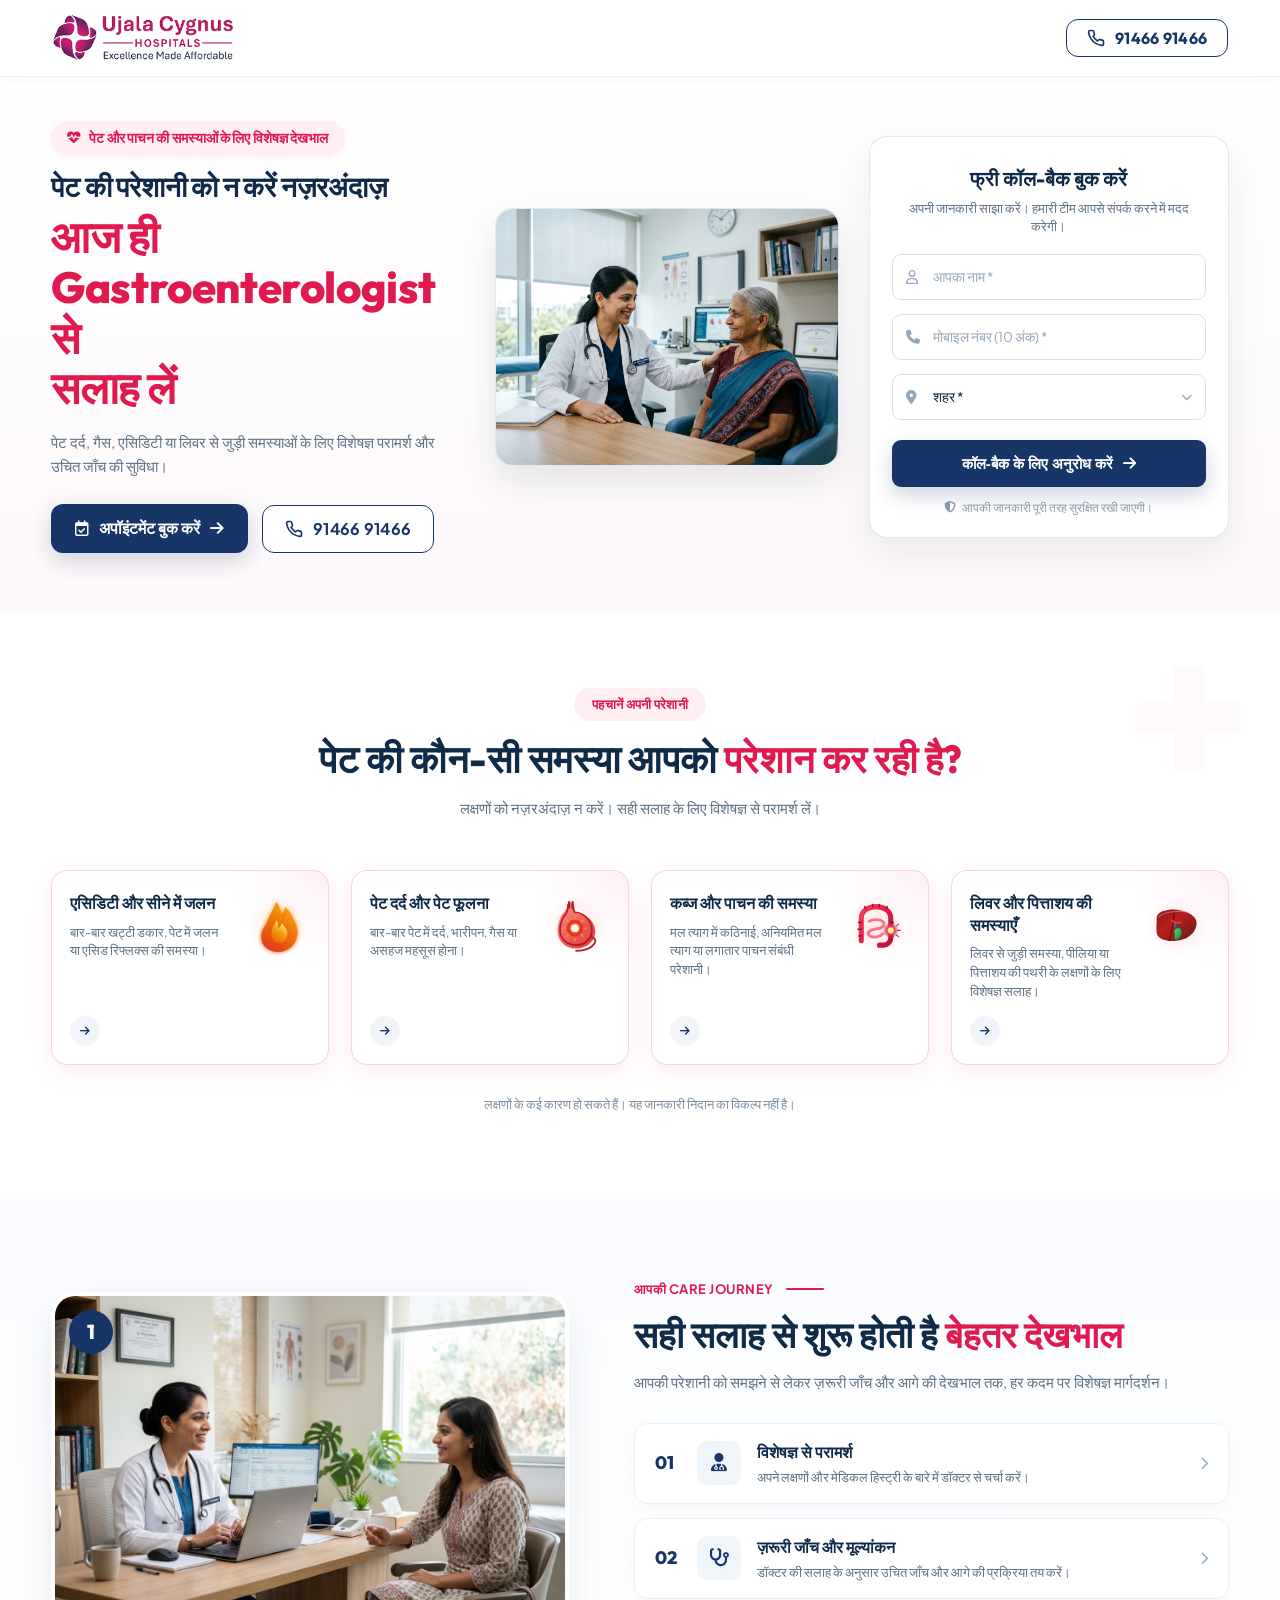
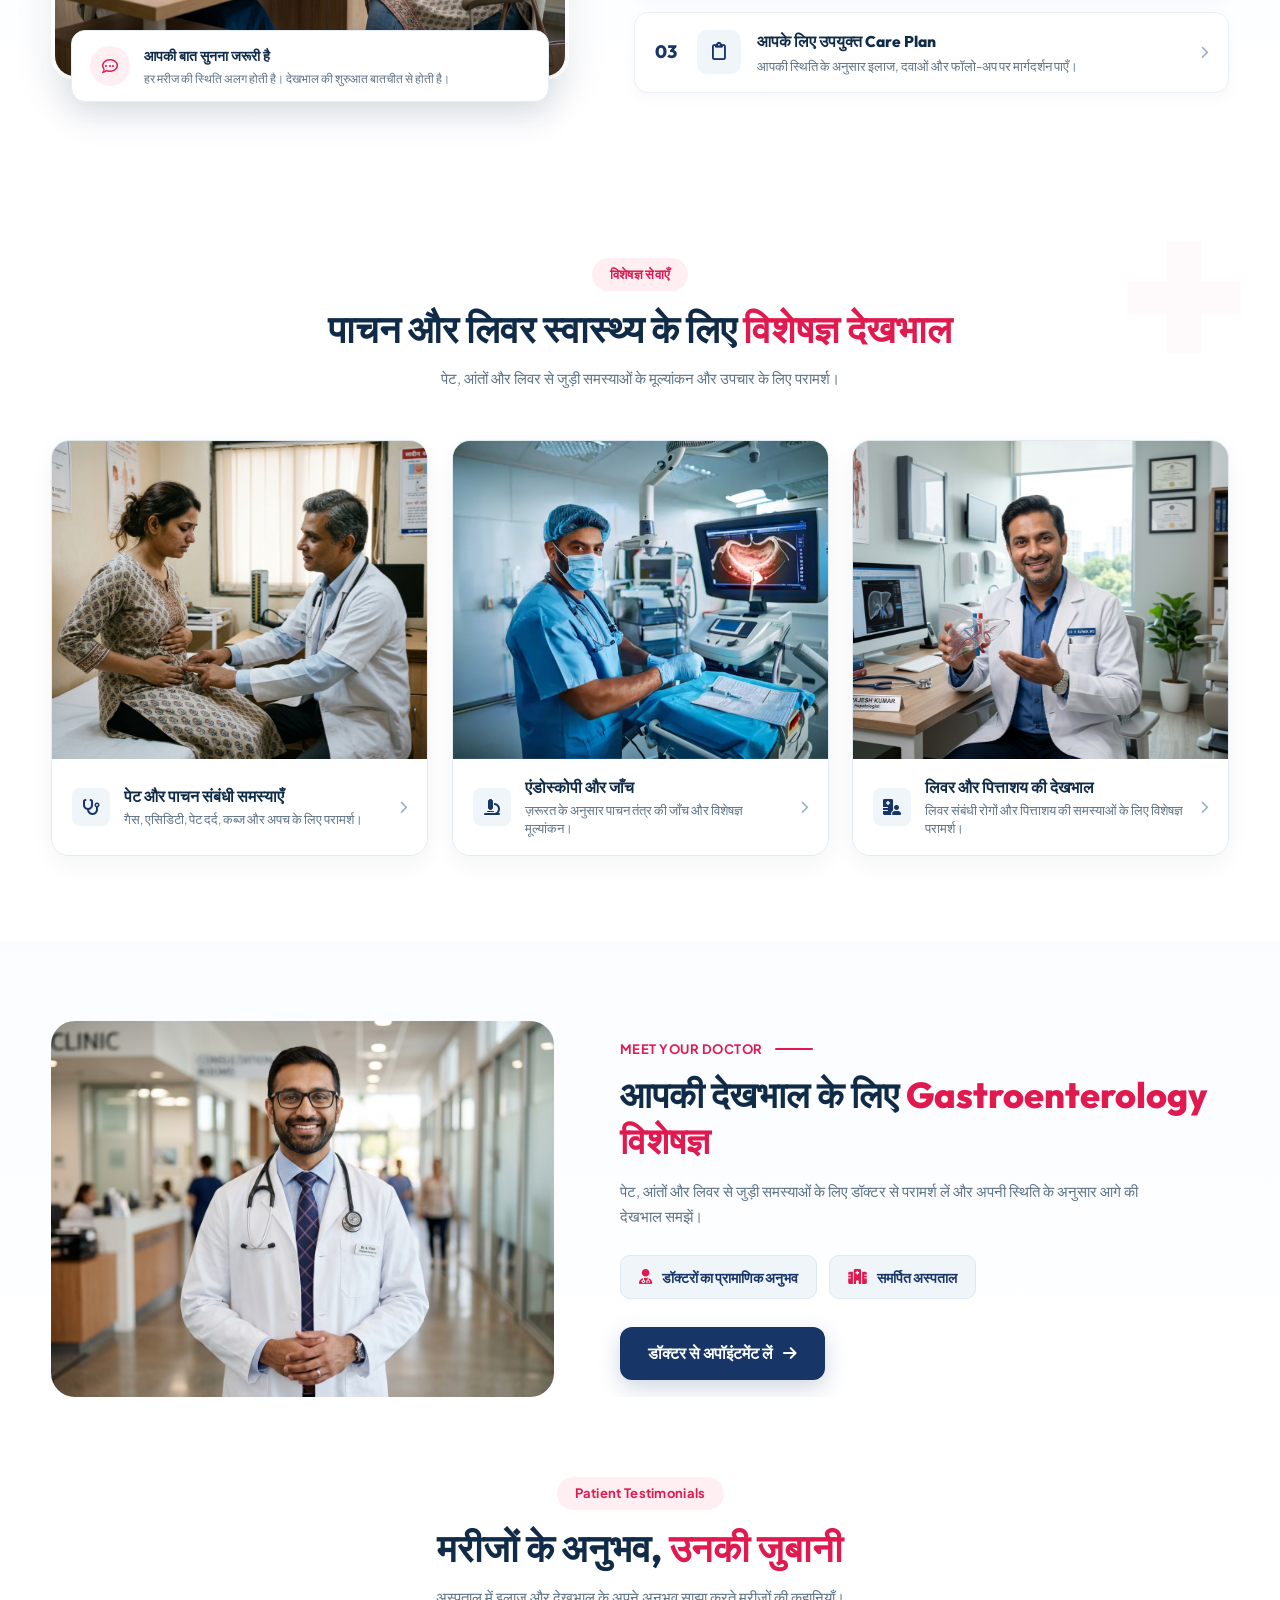
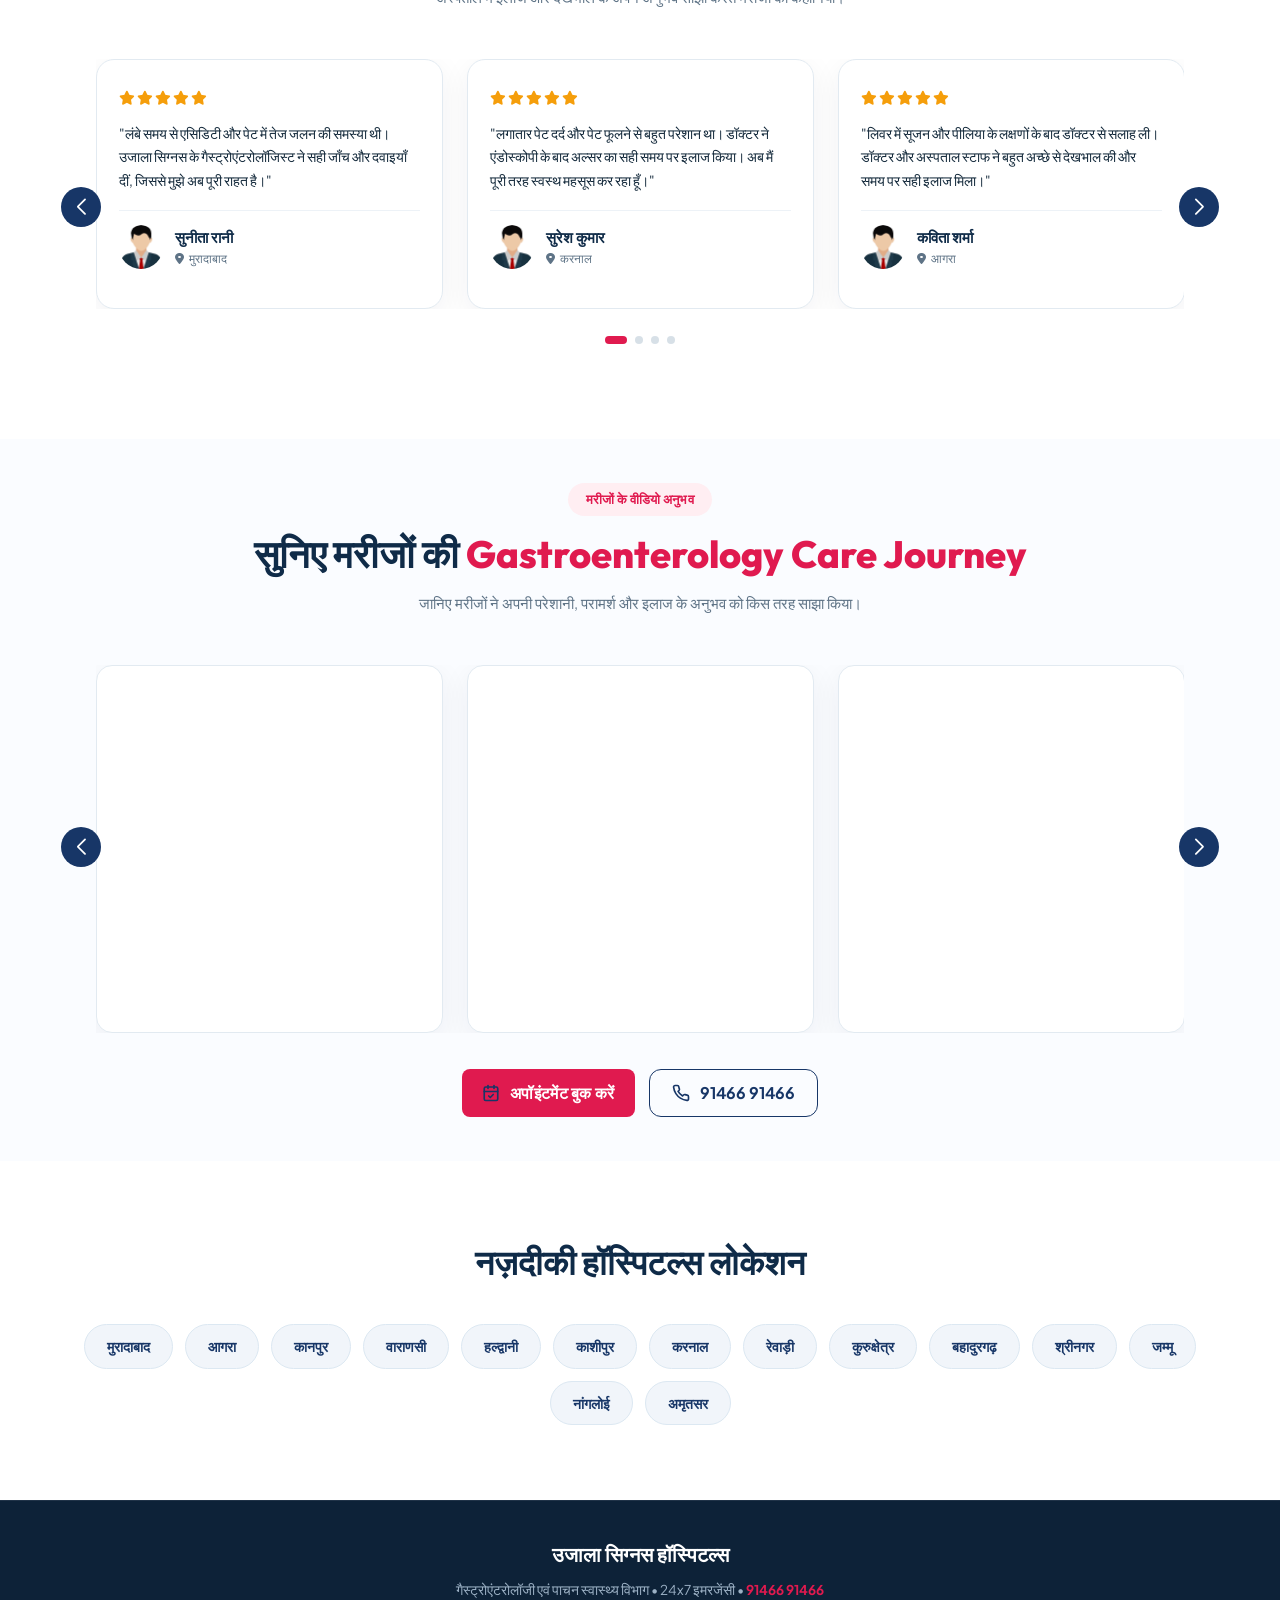
==== commit 9cffcf93: "Update index.html: adjust sections layout" ====
--- a/index.html
+++ b/index.html
@@ -809,7 +809,7 @@
     </section>
 
         <!-- 8. Callback Form / Consultation Section -->
-    <section class="heart-check-section" id="appointment">
+    <!-- <section class="heart-check-section" id="appointment">
         <div class="heart-check-container">
             <div class="heart-check-content">
                 <h2 class="heart-check-title">सटीक डायग्नोसिस और ट्रीटमेंट प्लानिंग</h2>
@@ -817,7 +817,7 @@
                     एंडोस्कोपी, अल्ट्रासाउंड और ज़रूरी जाँच के आधार पर मरीज के लिए उपयुक्त ट्रीटमेंट प्लान तैयार करना और संपूर्ण देखभाल सुनिश्चित करना।
                 </p>
                 <div class="hero-buttons">
-                    <a href="#appointment" class="btn btn-speak-expert btn btn-speak-expert">
+                    <a href="#appointment" class="btn btn-speak-expert">
                         <i class="fa-regular fa-calendar-check"></i>
                         <span>अपॉइंटमेंट बुक करें</span>
                     </a>
@@ -845,36 +845,79 @@
                 </form>
             </div>
         </div>
-    </section>
+    </section> -->
 
         <!-- 9. Hospital Locations Section -->
-    <!-- <section class="hospital-locations-section">
+  <section class="hospital-locations-section">
         <div class="container">
             <div class="hospital-locations">
-                <div class="stats-main-heading">
-                    <h2>नज़दीकी हॉस्पिटल्स लोकेशन</h2>
-                </div>
-
-                <ul class="menu-footer-our-hospitals-list">
-                    <li class="menu-footer-our-hospitals-list">मुरादाबाद</li>
-                    <li class="menu-footer-our-hospitals-list">आगरा</li>
-                    <li class="menu-footer-our-hospitals-list">कानपुर</li>
-                    <li class="menu-footer-our-hospitals-list">वाराणसी</li>
-                    <li class="menu-footer-our-hospitals-list">हल्द्वानी</li>
-                    <li class="menu-footer-our-hospitals-list">काशीपुर</li>
-                    <li class="menu-footer-our-hospitals-list">करनाल</li>
-                    <li class="menu-footer-our-hospitals-list">रेवाड़ी</li>
-                    <li class="menu-footer-our-hospitals-list">कुरुक्षेत्र</li>
-                    <li class="menu-footer-our-hospitals-list">बहादुरगढ़</li>
-                    <li class="menu-footer-our-hospitals-list">श्रीनगर</li>
-                    <li class="menu-footer-our-hospitals-list">जम्मू</li>
-                    <li class="menu-footer-our-hospitals-list">नांगलोई</li>
-                    <li class="menu-footer-our-hospitals-list">अमृतसर</li>
+                <div class=" stats-main-heading">
+<h2>नज़दीकी हॉस्पिटल्स लोकेशन</h2>
+                </div>
+                
+
+                 <ul class="menu-footer-our-hospitals-list">
+
+                    <li class="menu-footer-our-hospitals-list">
+                        मुरादाबाद
+                    </li>
+
+                    <li class="menu-footer-our-hospitals-list">
+                        आगरा
+                    </li>
+
+                    <li class="menu-footer-our-hospitals-list">
+                        कानपुर
+                    </li>
+
+                    <li class="menu-footer-our-hospitals-list">
+                        वाराणसी
+                    </li>
+
+                    <li class="menu-footer-our-hospitals-list">
+                        हल्द्वानी
+                    </li>
+
+                    <li class="menu-footer-our-hospitals-list">
+                        काशीपुर
+                    </li>
+
+                    <li class="menu-footer-our-hospitals-list">
+                        करनाल
+                    </li>
+
+                    <li class="menu-footer-our-hospitals-list">
+                        रेवाड़ी
+                    </li>
+
+                    <li class="menu-footer-our-hospitals-list">
+                        कुरुक्षेत्र
+                    </li>
+
+                    <li class="menu-footer-our-hospitals-list">
+                        बहादुरगढ़
+                    </li>
+
+                    <li class="menu-footer-our-hospitals-list">
+                        श्रीनगर
+                    </li>
+
+                    <li class="menu-footer-our-hospitals-list">
+                        जम्मू
+                    </li>
+
+                    <li class="menu-footer-our-hospitals-list">
+                        नांगलोई
+                    </li>
+
+                    <li class="menu-footer-our-hospitals-list">
+                        अमृतसर
+                    </li>
+
                 </ul>
             </div>
         </div>
-    </section> -->
-
+    </section>
     <!-- Footer -->
     <footer class="site-footer">
         <div class="footer-content">
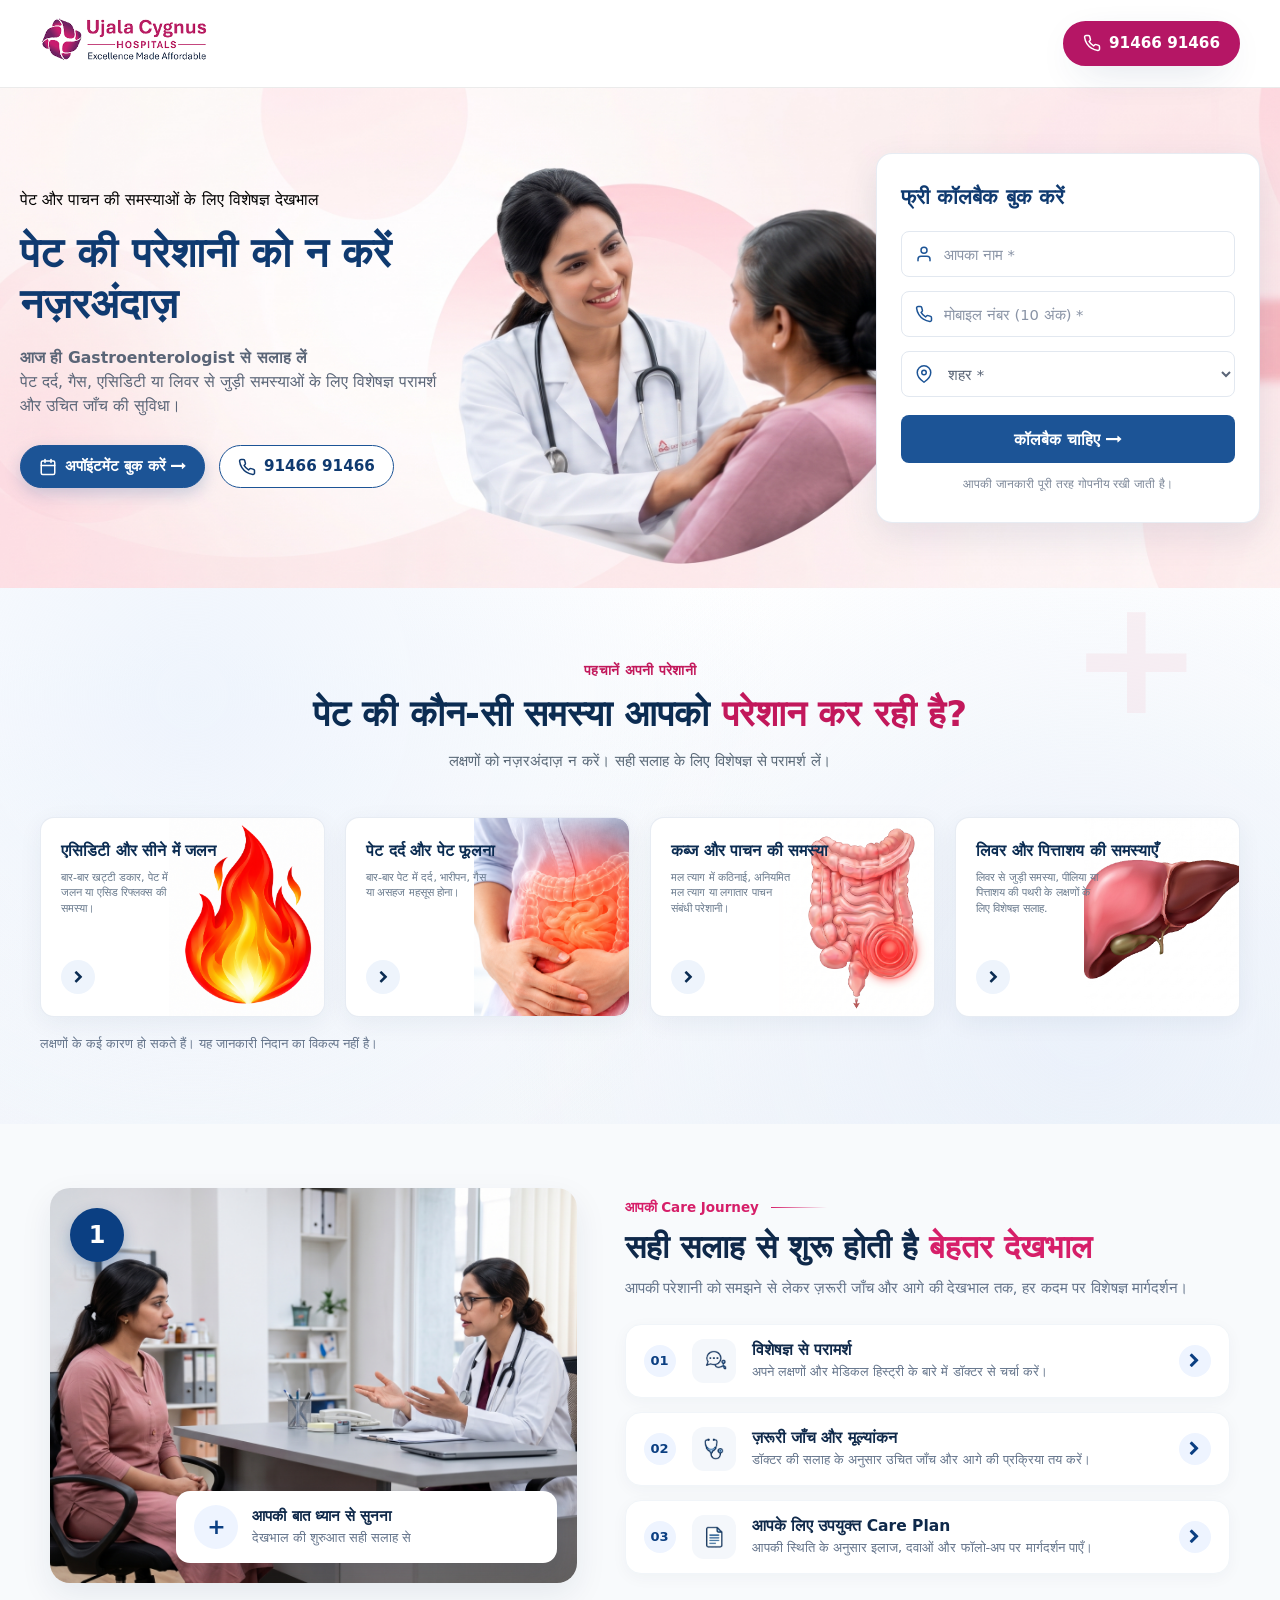
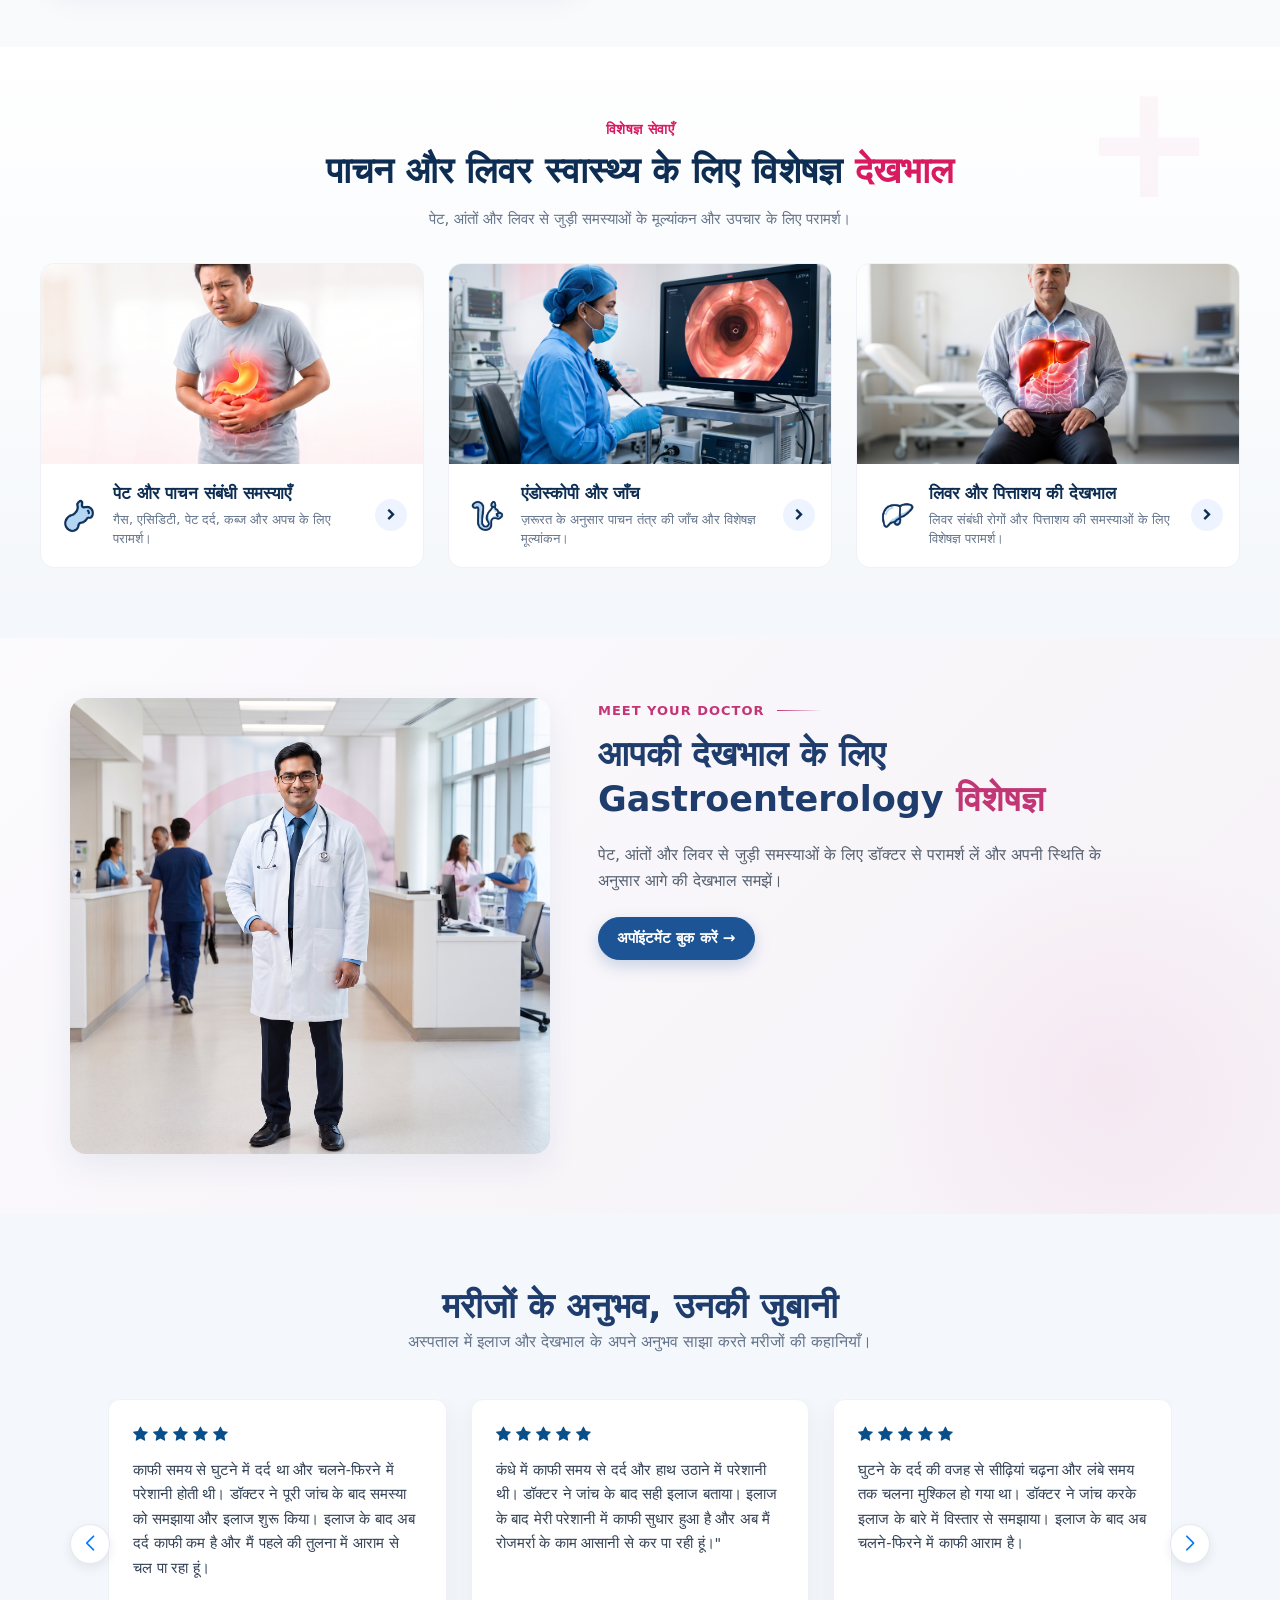
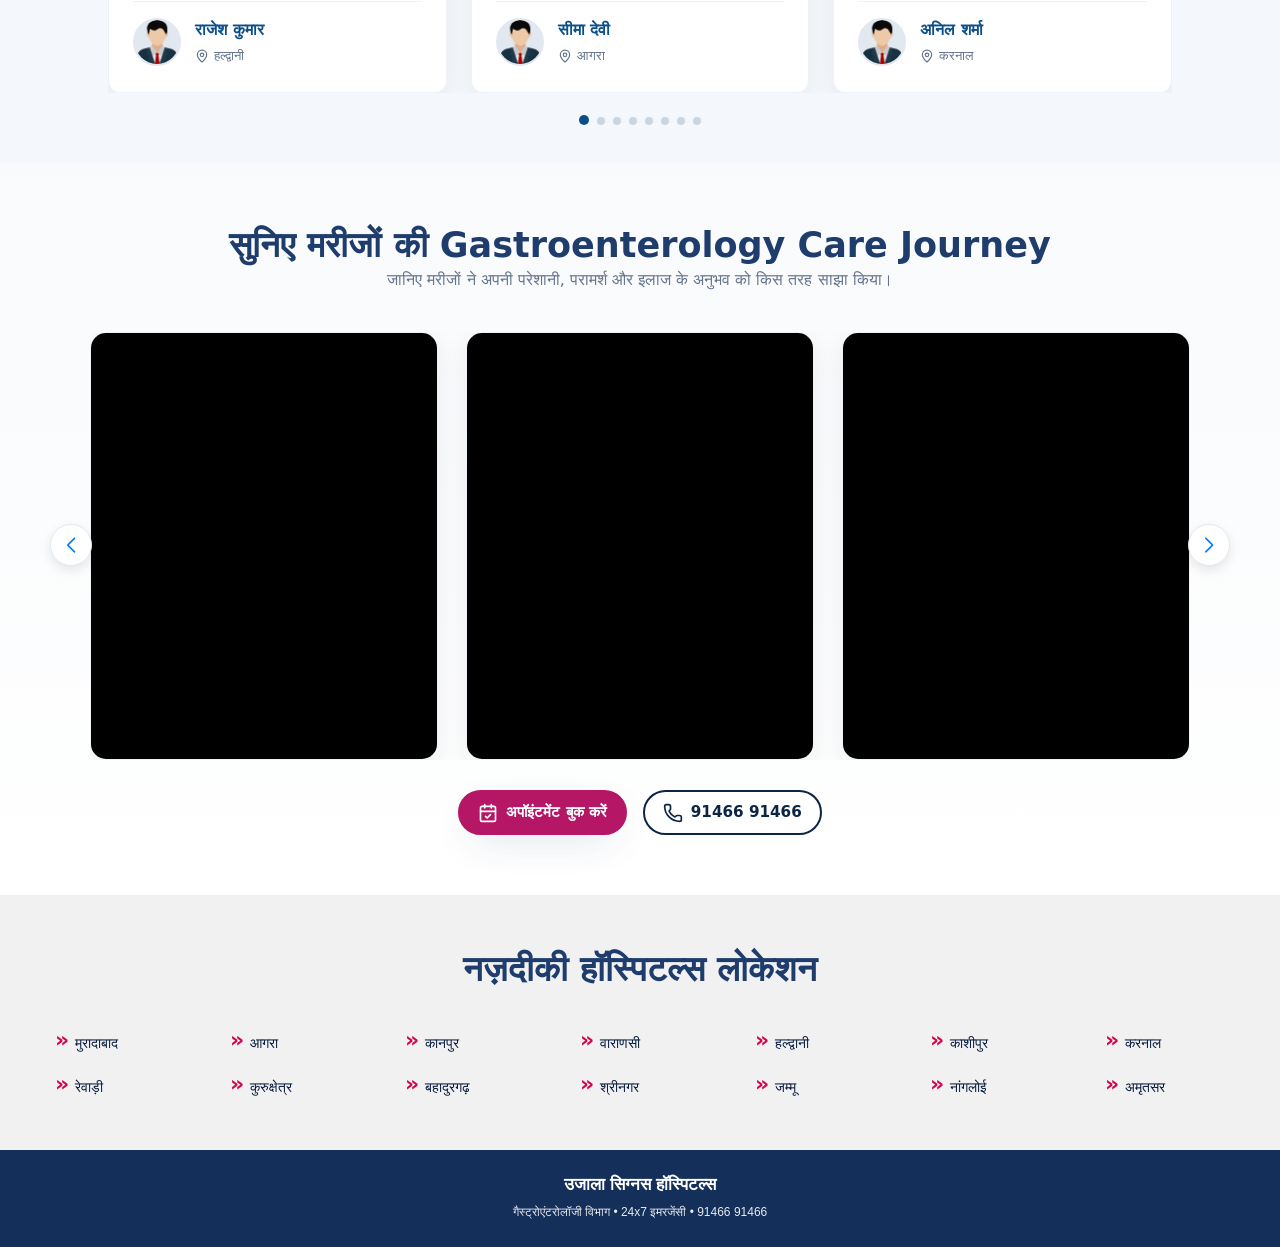
==== commit dc7888c3: "Gastroenterology landing page with new assets and styles" ====
--- a/index.html
+++ b/index.html
@@ -3,125 +3,150 @@
 
 <head>
     <meta charset="UTF-8">
+    <meta name="next-size-adjust" />
     <meta name="viewport" content="width=device-width, initial-scale=1.0">
     <title>पेट और पाचन की समस्याओं के लिए विशेषज्ञ देखभाल | उजाला सिग्नस हॉस्पिटल्स</title>
-    <meta name="description" content="पेट दर्द, गैस, एसिडिटी या लिवर से जुड़ी समस्याओं के लिए विशेषज्ञ परामर्श और उचित जाँच की सुविधा। आज ही Gastroenterologist से सलाह लें।">
+    <meta name="description"
+        content="पेट दर्द, गैस, एसिडिटी या लिवर से जुड़ी समस्याओं के लिए विशेषज्ञ परामर्श और उचित जाँच की सुविधा। आज ही Gastroenterologist से सलाह लें।">
     <link rel="icon" href="assets/images/favicon.ico" type="image/x-icon" sizes="59x59" />
     <link rel="preconnect" href="https://fonts.googleapis.com">
     <link rel="preconnect" href="https://fonts.gstatic.com" crossorigin>
-    <link href="https://fonts.googleapis.com/css2?family=Outfit:wght@400;500;600;700;800&family=Plus+Jakarta+Sans:ital,wght@0,300;0,400;0,500;0,600;0,700;0,800;1,400&display=swap" rel="stylesheet">
-    <link rel="stylesheet" href="https://cdnjs.cloudflare.com/ajax/libs/font-awesome/6.5.1/css/all.min.css">
+    <link
+        href="https://fonts.googleapis.com/css2?family=Outfit:wght@400;500;600;700;800&family=Mukta:wght@400;500;600;700;800&family=Plus+Jakarta+Sans:ital,wght@0,300;0,400;0,500;0,600;0,700;0,800;1,400&display=swap"
+        rel="stylesheet">
+    <link rel="stylesheet" href="assets/css/style22.css">
     <link rel="stylesheet" href="https://cdn.jsdelivr.net/npm/swiper@11/swiper-bundle.min.css" />
-    <link rel="stylesheet" href="assets/css/style.css">
+    <link rel="stylesheet" href="https://cdnjs.cloudflare.com/ajax/libs/font-awesome/4.7.0/css/font-awesome.min.css">
 </head>
 
 <body>
-    <!-- Header / Navbar -->
+    <!-- Header section: keep the original logo and phone navigation. -->
     <header class="navbar hero-navbar" id="navbar">
         <div class="srcn-container">
             <div class="nav-container">
-                <a href="index.html" class="exact-brand-logo">
+                <a href="gastro.html" class="exact-brand-logo">
                     <img src="assets/images/logo.png" alt="Ujala Cygnus Hospitals Logo" class="header-logo-img">
                 </a>
-                <a href="tel:9146691466" class="btn-phone-header">
-                    <svg xmlns="http://www.w3.org/2000/svg" width="18" height="18" viewBox="0 0 24 24" fill="none" stroke="currentColor" stroke-width="2.2" stroke-linecap="round" stroke-linejoin="round"><path d="M22 16.92v3a2 2 0 0 1-2.18 2 19.79 19.79 0 0 1-8.63-3.07 19.5 19.5 0 0 1-6-6 19.79 19.79 0 0 1-3.07-8.67A2 2 0 0 1 4.11 2h3a2 2 0 0 1 2 1.72 12.84 12.84 0 0 0 .7 2.81 2 2 0 0 1-.45 2.11L8.09 9.91a16 16 0 0 0 6 6l1.27-1.27a2 2 0 0 1 2.11-.45 12.84 12.84 0 0 0 2.81.7A2 2 0 0 1 22 16.92z"></path></svg>
+                <a href="tel:9146691466" class="btn btn-speak-expert">
+                    <svg width="18" height="18" viewBox="0 0 24 24" fill="none" stroke="currentColor"
+                            stroke-width="2" stroke-linecap="round" stroke-linejoin="round">
+                            <path
+                                d="M22 16.92v3a2 2 0 0 1-2.18 2 19.79 19.79 0 0 1-8.63-3.07 19.5 19.5 0 0 1-6-6 19.79 19.79 0 0 1-3.07-8.67A2 2 0 0 1 4.11 2h3a2 2 0 0 1 2 1.72 12.84 12.84 0 0 0 .7 2.81 2 2 0 0 1-.45 2.11L8.09 9.91a16 16 0 0 0 6 6l1.27-1.27a2 2 0 0 1 2.11-.45 12.84 12.84 0 0 0 2.81.7A2 2 0 0 1 22 16.92z">
+                            </path>
+                        </svg>
                     <span>91466 91466</span>
                 </a>
             </div>
         </div>
     </header>
 
-    <!-- 1. Hero Banner -->
-    <section class="exact-hero-section" id="hero">
-        <div class="srcn-container">
-            <div class="hero-three-col-grid">
-                <!-- Left Column -->
-                <div class="hero-left-col">
-                    <span class="hero-eyebrow-pill">
-                        <i class="fa-solid fa-heart-pulse"></i> पेट और पाचन की समस्याओं के लिए विशेषज्ञ देखभाल
+    <section class="hero-banner">
+        <div class="hero-container">
+            <div class="hero-content">
+                <span class="hero-pink-sub accent-lines section-eyebrow">पेट और पाचन की समस्याओं के लिए विशेषज्ञ देखभाल</span>
+
+                <h1 class="hero-title">
+                    <span class="text-navy">पेट की परेशानी को न करें नज़रअंदाज़
                     </span>
-                    <h2 class="hero-h1-sub">पेट की परेशानी को न करें नज़रअंदाज़</h2>
-                    <h1 class="hero-main-title">
-                        आज ही<br>
-                        Gastroenterologist से<br>
-                        सलाह लें
-                    </h1>
-                    <p class="hero-supporting-copy">
-                        पेट दर्द, गैस, एसिडिटी या लिवर से जुड़ी समस्याओं के लिए विशेषज्ञ परामर्श और उचित जाँच की सुविधा।
-                    </p>
-                    <div class="hero-action-buttons">
-                        <a href="#appointment" class="btn btn-primary-dark">
-                            <i class="fa-regular fa-calendar-check"></i>
-                            <span>अपॉइंटमेंट बुक करें</span>
-                            <i class="fa-solid fa-arrow-right"></i>
-                        </a>
-                        <a href="tel:9146691466" class="btn btn-outline-call">
-                            <svg xmlns="http://www.w3.org/2000/svg" width="18" height="18" viewBox="0 0 24 24" fill="none" stroke="currentColor" stroke-width="2.2" stroke-linecap="round" stroke-linejoin="round"><path d="M22 16.92v3a2 2 0 0 1-2.18 2 19.79 19.79 0 0 1-8.63-3.07 19.5 19.5 0 0 1-6-6 19.79 19.79 0 0 1-3.07-8.67A2 2 0 0 1 4.11 2h3a2 2 0 0 1 2 1.72 12.84 12.84 0 0 0 .7 2.81 2 2 0 0 1-.45 2.11L8.09 9.91a16 16 0 0 0 6 6l1.27-1.27a2 2 0 0 1 2.11-.45 12.84 12.84 0 0 0 2.81.7A2 2 0 0 1 22 16.92z"></path></svg>
-                            <span>91466 91466</span>
-                        </a>
-                    </div>
+                </h1>
+
+                <span class="hero-subtitle">
+                    <b>
+                        आज ही Gastroenterologist से सलाह लें
+                    </b>
+                </span>
+                <p class="hero-subtitle">पेट दर्द, गैस, एसिडिटी या लिवर से जुड़ी समस्याओं के लिए विशेषज्ञ परामर्श और
+                    उचित जाँच की सुविधा।
+                </p>
+
+                <div class="hero-actions">
+                    <a href="#callback-form" class="btn btn-primary">
+                        <svg width="18" height="18" viewBox="0 0 24 24" fill="none" stroke="currentColor"
+                            stroke-width="2" stroke-linecap="round" stroke-linejoin="round">
+                            <rect x="3" y="4" width="18" height="18" rx="2" ry="2"></rect>
+                            <line x1="16" y1="2" x2="16" y2="6"></line>
+                            <line x1="8" y1="2" x2="8" y2="6"></line>
+                            <line x1="3" y1="10" x2="21" y2="10"></line>
+                        </svg>
+                        <span>अपॉइंटमेंट बुक करें <i class="fa fa-long-arrow-right" aria-hidden="true"></i></span>
+                    </a>
+
+                    <a href="tel:9146691466" class="btn btn-outline">
+                        <svg width="18" height="18" viewBox="0 0 24 24" fill="none" stroke="currentColor"
+                            stroke-width="2" stroke-linecap="round" stroke-linejoin="round">
+                            <path
+                                d="M22 16.92v3a2 2 0 0 1-2.18 2 19.79 19.79 0 0 1-8.63-3.07 19.5 19.5 0 0 1-6-6 19.79 19.79 0 0 1-3.07-8.67A2 2 0 0 1 4.11 2h3a2 2 0 0 1 2 1.72 12.84 12.84 0 0 0 .7 2.81 2 2 0 0 1-.45 2.11L8.09 9.91a16 16 0 0 0 6 6l1.27-1.27a2 2 0 0 1 2.11-.45 12.84 12.84 0 0 0 2.81.7A2 2 0 0 1 22 16.92z">
+                            </path>
+                        </svg>
+                        <span>91466 91466</span>
+                    </a>
                 </div>
-
-                <!-- Center Column Visual -->
-                <div class="hero-center-visual">
-                    <div class="hero-doctor-rect-frame">
-                        <img src="assets/images/hero-consultation.jpg" alt="Doctor Patient Consultation" class="hero-img">
-                    </div>
-                </div>
-
-                <!-- Right Column (Callback Form Card) -->
-                <div class="hero-right-form">
-                    <div class="hero-callback-card" id="hero-callback-box">
-                        <h3 class="hero-form-title">फ्री कॉल-बैक बुक करें</h3>
-                        <p class="hero-form-subtitle">अपनी जानकारी साझा करें। हमारी टीम आपसे संपर्क करने में मदद करेगी।</p>
-                        <form class="lead-form hero-form-body appointment-form" action="thank-you.html" method="get">
-                            <div class="form-input-group">
-                                <i class="fa-regular fa-user input-icon"></i>
-                                <input type="text" name="name" placeholder="आपका नाम *" required>
-                            </div>
-                            <div class="form-input-group">
-                                <i class="fa-solid fa-phone input-icon"></i>
-                                <input type="tel" name="phone" placeholder="मोबाइल नंबर (10 अंक) *" pattern="[0-9]{10}" maxlength="10" required>
-                            </div>
-                            <div class="form-input-group select-group">
-                                <i class="fa-solid fa-location-dot input-icon"></i>
-                                <select name="city" required>
-                                    <option value="" disabled selected>शहर *</option>
-                                    <option value="मुरादाबाद">मुरादाबाद</option>
-                                    <option value="आगरा">आगरा</option>
-                                    <option value="कानपुर">कानपुर</option>
-                                    <option value="वाराणसी">वाराणसी</option>
-                                    <option value="हल्द्वानी">हल्द्वानी</option>
-                                    <option value="काशीपुर">काशीपुर</option>
-                                    <option value="करनाल">करनाल</option>
-                                    <option value="रेवाड़ी">रेवाड़ी</option>
-                                    <option value="कुरुक्षेत्र">कुरुक्षेत्र</option>
-                                    <option value="बहादुरगढ़">बहादुरगढ़</option>
-                                    <option value="अन्य">अन्य</option>
-                                </select>
-                                <i class="fa-solid fa-chevron-down select-chevron"></i>
-                            </div>
-                            <button type="submit" class="btn btn-form-submit">
-                                <span>कॉल-बैक के लिए अनुरोध करें</span>
-                                <i class="fa-solid fa-arrow-right"></i>
-                            </button>
-                            <p class="form-privacy-text">
-                                <i class="fa-solid fa-shield-halved"></i> आपकी जानकारी पूरी तरह सुरक्षित रखी जाएगी।
-                            </p>
-                        </form>
-                    </div>
-                </div>
+            </div>
+            <div class="hero-spacer" aria-hidden="true"></div>
+
+            <div class="form-card" id="callback-form">
+                <h2 class="form-title">फ्री कॉलबैक बुक करें</h2>
+
+                <form action="#" method="post" class="callback-form" id="leadForm">
+                    <div class="input-group">
+                        <span class="input-icon">
+                            <svg width="18" height="18" viewBox="0 0 24 24" fill="none" stroke="currentColor"
+                                stroke-width="2" stroke-linecap="round" stroke-linejoin="round">
+                                <path d="M20 21v-2a4 4 0 0 0-4-4H8a4 4 0 0 0-4 4v2"></path>
+                                <circle cx="12" cy="7" r="4"></circle>
+                            </svg>
+                        </span>
+                        <input type="text" name="name" placeholder="आपका नाम *" required />
+                    </div>
+
+                    <div class="input-group">
+                        <span class="input-icon">
+                            <svg width="18" height="18" viewBox="0 0 24 24" fill="none" stroke="currentColor"
+                                stroke-width="2" stroke-linecap="round" stroke-linejoin="round">
+                                <path
+                                    d="M22 16.92v3a2 2 0 0 1-2.18 2 19.79 19.79 0 0 1-8.63-3.07 19.5 19.5 0 0 1-6-6 19.79 19.79 0 0 1-3.07-8.67A2 2 0 0 1 4.11 2h3a2 2 0 0 1 2 1.72 12.84 12.84 0 0 0 .7 2.81 2 2 0 0 1-.45 2.11L8.09 9.91a16 16 0 0 0 6 6l1.27-1.27a2 2 0 0 1 2.11-.45 12.84 12.84 0 0 0 2.81.7A2 2 0 0 1 22 16.92z">
+                                </path>
+                            </svg>
+                        </span>
+                        <input type="tel" name="phone" placeholder="मोबाइल नंबर (10 अंक) *" pattern="[0-9]{10}"
+                            maxlength="10" required />
+                    </div>
+
+                    <div class="input-group">
+                        <span class="input-icon">
+                            <svg width="18" height="18" viewBox="0 0 24 24" fill="none" stroke="currentColor"
+                                stroke-width="2" stroke-linecap="round" stroke-linejoin="round">
+                                <path d="M21 10c0 7-9 13-9 13s-9-6-9-13a9 9 0 0 1 18 0z"></path>
+                                <circle cx="12" cy="10" r="3"></circle>
+                            </svg>
+                        </span>
+                        <select name="city" required>
+                            <option value="" disabled selected>शहर *</option>
+                            <option value="delhi">दिल्ली</option>
+                            <option value="noida">नोएडा</option>
+                            <option value="sonipat">सोनीपत</option>
+                            <option value="kurukshetra">कुरुक्षेत्र</option>
+                            <option value="varanasi">वाराणसी</option>
+                            <option value="kanpur">कानपुर</option>
+                        </select>
+                    </div>
+
+                    <button type="submit" class="btn-submit">कॉलबैक चाहिए <i class="fa fa-long-arrow-right" aria-hidden="true"></i></button>
+                </form>
+
+                <p class="privacy-note">आपकी जानकारी पूरी तरह गोपनीय रखी जाती है।</p>
             </div>
         </div>
     </section>
 
-    <!-- 2. Problem Identification -->
+    <!-- Digestive symptoms section: help visitors recognize common concerns. -->
     <section class="section problem-section" id="problems">
         <div class="srcn-container">
             <div class="section-header text-center">
                 <span class="section-pill-badge">पहचानें अपनी परेशानी</span>
                 <h2 class="section-title">
-                    पेट की कौन-सी समस्या आपको <span class="text-highlight">परेशान कर रही है?</span>
+                    पेट की कौन-सी समस्या आपको
+                    <span class="text-highlight"> परेशान कर रही है?</span>
                 </h2>
                 <p class="section-subtitle">
                     लक्षणों को नज़रअंदाज़ न करें। सही सलाह के लिए विशेषज्ञ से परामर्श लें।
@@ -137,15 +162,16 @@
                             <p class="problem-card-desc">बार-बार खट्टी डकार, पेट में जलन या एसिड रिफ्लक्स की समस्या।</p>
                         </div>
                         <div class="problem-card-visual">
-                            <img src="assets/images/problem-acidity.svg" alt="एसिडिटी और सीने में जलन" class="problem-card-icon">
-                        </div>
-                    </div>
-                    <a href="#appointment" class="problem-card-arrow" aria-label="Book Consultation">
-                        <i class="fa-solid fa-arrow-right"></i>
+                            <img src="assets/images/Glossy-Layered-Icon-img.webp" alt="एसिडिटी और सीने में जलन"
+                                class="problem-card-icon">
+                        </div>
+                    </div>
+                    <a href="#doctors" class="problem-card-arrow" aria-label="एसिडिटी और सीने में जलन परामर्श">
+                        <i class="fa fa-chevron-right" aria-hidden="true"></i>
                     </a>
                 </div>
 
-                <!-- Card 2: Stomach Pain & Bloating -->
+                <!-- Card 2: Stomach Pain & Indigestion -->
                 <div class="problem-card">
                     <div class="problem-card-inner">
                         <div class="problem-card-content">
@@ -153,43 +179,48 @@
                             <p class="problem-card-desc">बार-बार पेट में दर्द, भारीपन, गैस या असहज महसूस होना।</p>
                         </div>
                         <div class="problem-card-visual">
-                            <img src="assets/images/problem-stomach.svg" alt="पेट दर्द और पेट फूलना" class="problem-card-icon">
-                        </div>
-                    </div>
-                    <a href="#appointment" class="problem-card-arrow" aria-label="Book Consultation">
-                        <i class="fa-solid fa-arrow-right"></i>
+                            <img src="assets/images/problem-stomach-img.webp" alt="पेट दर्द और अपच"
+                                class="problem-card-icon">
+                        </div>
+                    </div>
+                    <a href="#doctors" class="problem-card-arrow" aria-label="पेट दर्द और अपच परामर्श">
+                        <i class="fa fa-chevron-right" aria-hidden="true"></i>
                     </a>
                 </div>
 
-                <!-- Card 3: Constipation & Digestion -->
+                <!-- Card 3: Constipation or Diarrhea -->
                 <div class="problem-card">
                     <div class="problem-card-inner">
                         <div class="problem-card-content">
                             <h3 class="problem-card-title">कब्ज और पाचन की समस्या</h3>
-                            <p class="problem-card-desc">मल त्याग में कठिनाई, अनियमित मल त्याग या लगातार पाचन संबंधी परेशानी।</p>
+                            <p class="problem-card-desc">मल त्याग में कठिनाई, अनियमित मल त्याग या लगातार पाचन संबंधी
+                                परेशानी।</p>
                         </div>
                         <div class="problem-card-visual">
-                            <img src="assets/images/problem-constipation.svg" alt="कब्ज और पाचन की समस्या" class="problem-card-icon">
-                        </div>
-                    </div>
-                    <a href="#appointment" class="problem-card-arrow" aria-label="Book Consultation">
-                        <i class="fa-solid fa-arrow-right"></i>
+                            <img src="assets/images/problem-constipation-img.webp" alt="कब्ज या दस्त"
+                                class="problem-card-icon">
+                        </div>
+                    </div>
+                    <a href="#doctors" class="problem-card-arrow" aria-label="कब्ज या दस्त परामर्श">
+                        <i class="fa fa-chevron-right" aria-hidden="true"></i>
                     </a>
                 </div>
 
-                <!-- Card 4: Liver & Gallbladder -->
+                <!-- Card 4: Liver Related Issues -->
                 <div class="problem-card">
                     <div class="problem-card-inner">
                         <div class="problem-card-content">
                             <h3 class="problem-card-title">लिवर और पित्ताशय की समस्याएँ</h3>
-                            <p class="problem-card-desc">लिवर से जुड़ी समस्या, पीलिया या पित्ताशय की पथरी के लक्षणों के लिए विशेषज्ञ सलाह।</p>
+                            <p class="problem-card-desc">लिवर से जुड़ी समस्या, पीलिया या पित्ताशय की पथरी के लक्षणों के
+                                लिए विशेषज्ञ सलाह.</p>
                         </div>
                         <div class="problem-card-visual">
-                            <img src="assets/images/problem-liver.svg" alt="लिवर और पित्ताशय की समस्याएँ" class="problem-card-icon">
-                        </div>
-                    </div>
-                    <a href="#appointment" class="problem-card-arrow" aria-label="Book Consultation">
-                        <i class="fa-solid fa-arrow-right"></i>
+                            <img src="assets/images/problem-liver-img.webp" alt="लिवर संबंधित समस्याएँ"
+                                class="problem-card-icon">
+                        </div>
+                    </div>
+                    <a href="#doctors" class="problem-card-arrow" aria-label="लिवर संबंधित समस्याएँ परामर्श">
+                        <i class="fa fa-chevron-right" aria-hidden="true"></i>
                     </a>
                 </div>
             </div>
@@ -200,346 +231,547 @@
         </div>
     </section>
 
-    <!-- 3. Care Journey -->
-    <section class="section care-journey-section" id="care-journey">
-        <div class="srcn-container">
-            <div class="journey-grid">
-                <!-- Left Visual Column -->
-                <div class="journey-visual-col">
-                    <div class="journey-image-card">
-                        <div class="journey-badge-number">1</div>
-                        <div class="journey-image-wrapper">
-                            <img src="assets/images/care-journey-consultation.jpg" alt="Doctor Patient Consultation" class="journey-main-photo">
-                        </div>
-                        <!-- Overlaid Speech Quote Box -->
-                        <div class="journey-quote-box">
-                            <div class="quote-icon-circle">
-                                <i class="fa-regular fa-comment-dots"></i>
-                            </div>
-                            <div class="quote-text-area">
-                                <h4 class="quote-title">आपकी बात सुनना जरूरी है</h4>
-                                <p class="quote-desc">हर मरीज की स्थिति अलग होती है। देखभाल की शुरुआत बातचीत से होती है।</p>
-                            </div>
-                        </div>
-                    </div>
+
+    <!-- Care journey section: explain the consultation, tests, and care plan. -->
+    <section class="care-journey-section" id="care-journey">
+        <div class="container care-journey-layout">
+            <div class="care-journey-photo">
+                <img src="assets/images/care-journey-consultation-img.webp"
+                    alt="डॉक्टर से पाचन संबंधी समस्या पर परामर्श लेती मरीज़">
+                <span class="journey-photo-number" aria-hidden="true">1</span>
+                <div class="journey-photo-note">
+                    <span class="journey-note-icon" aria-hidden="true">+</span>
+                    <span>
+                        <strong>आपकी बात ध्यान से सुनना</strong>
+                        <small>देखभाल की शुरुआत सही सलाह से</small>
+                    </span>
                 </div>
-
-                <!-- Right Content Column -->
-                <div class="journey-content-col">
-                    <div class="journey-eyebrow">
-                        <span>आपकी Care Journey</span>
-                        <span class="eyebrow-line"></span>
-                    </div>
-                    <h2 class="journey-main-heading">
-                        सही सलाह से शुरू होती है <span class="text-highlight">बेहतर देखभाल</span>
-                    </h2>
-                    <p class="journey-lead-p">
-                        आपकी परेशानी को समझने से लेकर ज़रूरी जाँच और आगे की देखभाल तक, हर कदम पर विशेषज्ञ मार्गदर्शन।
-                    </p>
-
-                    <div class="journey-steps-list">
-                        <!-- Step 01 -->
-                        <div class="journey-step-item">
-                            <div class="step-num">01</div>
-                            <div class="step-icon-box">
-                                <i class="fa-solid fa-user-doctor"></i>
-                            </div>
-                            <div class="step-content">
-                                <h4 class="step-title">विशेषज्ञ से परामर्श</h4>
-                                <p class="step-desc">अपने लक्षणों और मेडिकल हिस्ट्री के बारे में डॉक्टर से चर्चा करें।</p>
-                            </div>
-                            <div class="step-arrow">
-                                <i class="fa-solid fa-chevron-right"></i>
-                            </div>
-                        </div>
-
-                        <!-- Step 02 -->
-                        <div class="journey-step-item">
-                            <div class="step-num">02</div>
-                            <div class="step-icon-box">
-                                <i class="fa-solid fa-stethoscope"></i>
-                            </div>
-                            <div class="step-content">
-                                <h4 class="step-title">ज़रूरी जाँच और मूल्यांकन</h4>
-                                <p class="step-desc">डॉक्टर की सलाह के अनुसार उचित जाँच और आगे की प्रक्रिया तय करें।</p>
-                            </div>
-                            <div class="step-arrow">
-                                <i class="fa-solid fa-chevron-right"></i>
-                            </div>
-                        </div>
-
-                        <!-- Step 03 -->
-                        <div class="journey-step-item">
-                            <div class="step-num">03</div>
-                            <div class="step-icon-box">
-                                <i class="fa-regular fa-clipboard"></i>
-                            </div>
-                            <div class="step-content">
-                                <h4 class="step-title">आपके लिए उपयुक्त Care Plan</h4>
-                                <p class="step-desc">आपकी स्थिति के अनुसार इलाज, दवाओं और फॉलो-अप पर मार्गदर्शन पाएँ।</p>
-                            </div>
-                            <div class="step-arrow">
-                                <i class="fa-solid fa-chevron-right"></i>
-                            </div>
-                        </div>
-                    </div>
-                </div>
+            </div>
+
+            <div class="care-journey-content">
+                <span class="section-eyebrow">आपकी Care Journey</span>
+                <h2 class="section-title">सही सलाह से शुरू होती है  <span class="text-highlight">बेहतर देखभाल</span></h2>
+                <p class="section-subtitle">आपकी परेशानी को समझने से लेकर ज़रूरी जाँच और आगे की देखभाल तक, हर कदम पर विशेषज्ञ मार्गदर्शन।</p>
+                <ol class="journey-steps">
+                    <li class="journey-step">
+                        <span class="journey-step-number">01</span>
+                        <span class="journey-step-icon" aria-hidden="true">
+                            <img src="assets/images/Consultation-img.webp" alt="">
+                        </span>
+                        <span class="journey-step-copy">
+                            <strong> विशेषज्ञ से परामर्श</strong>
+                            <small>अपने लक्षणों और मेडिकल हिस्ट्री के बारे में डॉक्टर से चर्चा करें।</small>
+                        </span>
+                        <span class="journey-step-arrow" aria-hidden="true"><i class="fa fa-chevron-right"
+                                aria-hidden="true"></i></span>
+                    </li>
+                    <li class="journey-step">
+                        <span class="journey-step-number">02</span>
+                        <span class="journey-step-icon" aria-hidden="true">
+                            <img src="assets/images/necessary-check-ups-img.webp" alt="">
+                        </span>
+                        <span class="journey-step-copy">
+                            <strong> ज़रूरी जाँच और मूल्यांकन</strong>
+                            <small>डॉक्टर की सलाह के अनुसार उचित जाँच और आगे की प्रक्रिया तय करें।</small>
+                        </span>
+                        <span class="journey-step-arrow" aria-hidden="true"><i class="fa fa-chevron-right"
+                                aria-hidden="true"></i></span>
+                    </li>
+                    <li class="journey-step">
+                        <span class="journey-step-number">03</span>
+                        <span class="journey-step-icon" aria-hidden="true">
+                            <img src="assets/images/treatment-plan.webp" alt="">
+                        </span>
+                        <span class="journey-step-copy">
+                            <strong>आपके लिए उपयुक्त Care Plan</strong>
+                            <small>आपकी स्थिति के अनुसार इलाज, दवाओं और फॉलो-अप पर मार्गदर्शन पाएँ।</small>
+                        </span>
+                        <span class="journey-step-arrow" aria-hidden="true"><i class="fa fa-chevron-right"
+                                aria-hidden="true"></i></span>
+                    </li>
+                </ol>
             </div>
         </div>
     </section>
 
-    <!-- 4. Gastroenterology Services -->
-    <section class="section clinical-services-section" id="services">
-        <div class="srcn-container">
+    <!-- Digestive services section: show consultation, diagnostics, and liver care. -->
+    <section class="services-section" id="services">
+        <div class="container">
             <div class="section-header text-center">
-                <span class="section-pill-badge">विशेषज्ञ सेवाएँ</span>
-                <h2 class="section-title">
-                    पाचन और लिवर स्वास्थ्य के लिए <span class="text-highlight">विशेषज्ञ देखभाल</span>
-                </h2>
-                <p class="section-subtitle">
-                    पेट, आंतों और लिवर से जुड़ी समस्याओं के मूल्यांकन और उपचार के लिए परामर्श।
-                </p>
-            </div>
-
-            <div class="clinical-cards-grid">
-                <!-- Service 1: Digestion -->
-                <div class="clinical-card">
-                    <div class="clinical-card-img-holder">
-                        <img src="assets/images/stomach-care.jpg" alt="पेट और पाचन संबंधी समस्याएँ" class="clinical-photo">
-                    </div>
-                    <div class="clinical-card-body">
-                        <div class="clinical-icon-badge">
-                            <i class="fa-solid fa-stethoscope"></i>
-                        </div>
-                        <div class="clinical-card-text">
-                            <h3 class="clinical-card-title">पेट और पाचन संबंधी समस्याएँ</h3>
-                            <p class="clinical-card-desc">गैस, एसिडिटी, पेट दर्द, कब्ज और अपच के लिए परामर्श।</p>
-                        </div>
-                        <div class="clinical-card-arrow">
-                            <i class="fa-solid fa-chevron-right"></i>
-                        </div>
-                    </div>
-                </div>
-
-                <!-- Service 2: Endoscopy & Diagnostics -->
-                <div class="clinical-card">
-                    <div class="clinical-card-img-holder">
-                        <img src="assets/images/endoscopy-service.webp" alt="एंडोस्कोपी और जाँच" class="clinical-photo">
-                    </div>
-                    <div class="clinical-card-body">
-                        <div class="clinical-icon-badge">
-                            <i class="fa-solid fa-microscope"></i>
-                        </div>
-                        <div class="clinical-card-text">
-                            <h3 class="clinical-card-title">एंडोस्कोपी और जाँच</h3>
-                            <p class="clinical-card-desc">ज़रूरत के अनुसार पाचन तंत्र की जाँच और विशेषज्ञ मूल्यांकन।</p>
-                        </div>
-                        <div class="clinical-card-arrow">
-                            <i class="fa-solid fa-chevron-right"></i>
-                        </div>
-                    </div>
-                </div>
-
-                <!-- Service 3: Liver Care -->
-                <div class="clinical-card">
-                    <div class="clinical-card-img-holder">
-                        <img src="assets/images/liver-care.jpg" alt="लिवर और पित्ताशय की देखभाल" class="clinical-photo">
-                    </div>
-                    <div class="clinical-card-body">
-                        <div class="clinical-icon-badge">
-                            <i class="fa-solid fa-hospital-user"></i>
-                        </div>
-                        <div class="clinical-card-text">
-                            <h3 class="clinical-card-title">लिवर और पित्ताशय की देखभाल</h3>
-                            <p class="clinical-card-desc">लिवर संबंधी रोगों और पित्ताशय की समस्याओं के लिए विशेषज्ञ परामर्श।</p>
-                        </div>
-                        <div class="clinical-card-arrow">
-                            <i class="fa-solid fa-chevron-right"></i>
-                        </div>
-                    </div>
-                </div>
+                <span class="section-eyebrow">विशेषज्ञ सेवाएँ</span>
+                <h2 class="section-title">पाचन और लिवर स्वास्थ्य के लिए विशेषज्ञ  <span class="text-highlight">देखभाल</span></h2>
+                <p class="section-subtitle">पेट, आंतों और लिवर से जुड़ी समस्याओं के मूल्यांकन और उपचार के लिए परामर्श।</p>
+            </div>
+
+            <div class="cards-grid">
+                <a href="#doctors" class="service-card">
+                    <div class="card-image-wrap">
+                        <img src="assets/images/stomach-care-img.webp" alt="पेट की परेशानी के लिए डॉक्टर से परामर्श">
+                    </div>
+                    <div class="card-body">
+                        <div class="card-body-icon-img">
+                            <img src="assets/images/expert-consultation-img.webp" alt="विशेषज्ञ परामर्श आइकन">
+                        </div>
+                        <span class="card-arrow" aria-hidden="true">
+                            <i class="fa fa-chevron-right" aria-hidden="true"></i>
+                        </span>
+                        <h3 class="card-title">पेट और पाचन संबंधी समस्याएँ</h3>
+                        <p class="card-desc">गैस, एसिडिटी, पेट दर्द, कब्ज और अपच के लिए परामर्श।</p>
+                    </div>
+                </a>
+
+                <a href="#doctors" class="service-card">
+                    <div class="card-image-wrap">
+                        <img src="assets/images/endoscopy-service.webp" alt="एंडोस्कोपी और पाचन संबंधी जाँच">
+                    </div>
+                    <div class="card-body">
+                        <div class="card-body-icon-img">
+                            <img src="assets/images/tests-and-diagnostics-img.webp" alt="एंडोस्कोपी और जाँच">
+                        </div>
+                        <span class="card-arrow" aria-hidden="true">
+                            <i class="fa fa-chevron-right" aria-hidden="true"></i>
+                        </span>
+                        <h3 class="card-title">एंडोस्कोपी और जाँच</h3>
+                        <p class="card-desc">ज़रूरत के अनुसार पाचन तंत्र की जाँच और विशेषज्ञ मूल्यांकन।</p>
+                    </div>
+                </a>
+
+                <a href="#doctors" class="service-card">
+                    <div class="card-image-wrap">
+                        <img src="assets/images/liver-care-img.webp" alt="लिवर और पाचन स्वास्थ्य की देखभाल">
+                    </div>
+                    <div class="card-body">
+                        <div class="card-body-icon-img">
+                            <img src="assets/images/liver-digestion-care-img.webp" alt="लिवर और पाचन देखभाल आइकन">
+                        </div>
+                        <span class="card-arrow" aria-hidden="true">
+                            <i class="fa fa-chevron-right" aria-hidden="true"></i>
+                        </span>
+                        <h3 class="card-title">लिवर और पित्ताशय की देखभाल</h3>
+                        <p class="card-desc">लिवर संबंधी रोगों और पित्ताशय की समस्याओं के लिए विशेषज्ञ परामर्श।</p>
+                    </div>
+                </a>
             </div>
         </div>
     </section>
 
-    <!-- 5. Meet Your Doctor -->
-    <section class="section meet-doctor-section" id="meet-doctor">
-        <div class="srcn-container">
-            <div class="doctor-spotlight-grid">
-                <!-- Left Visual -->
-                <div class="doctor-spotlight-visual">
-                    <div class="doctor-arc-backdrop"></div>
-                    <img src="assets/images/meet-doctor.jpg" alt="Gastroenterology Specialist Doctor" class="doctor-portrait-img">
-                </div>
-
-                <!-- Right Content -->
-                <div class="doctor-spotlight-content">
-                    <div class="journey-eyebrow">
-                        <span>Meet Your Doctor</span>
-                        <span class="eyebrow-line"></span>
-                    </div>
-                    <h2 class="doctor-spotlight-title">
-                        आपकी देखभाल के लिए <span class="text-highlight">Gastroenterology विशेषज्ञ</span>
-                    </h2>
-                    <p class="doctor-spotlight-desc">
-                        पेट, आंतों और लिवर से जुड़ी समस्याओं के लिए डॉक्टर से परामर्श लें और अपनी स्थिति के अनुसार आगे की देखभाल समझें।
-                    </p>
-
-                    <div class="doctor-feature-pills">
-                        <div class="feat-pill">
-                            <i class="fa-solid fa-user-doctor"></i>
-                            <span>डॉक्टरों का प्रामाणिक अनुभव</span>
-                        </div>
-                        <div class="feat-pill">
-                            <i class="fa-solid fa-hospital"></i>
-                            <span>समर्पित अस्पताल</span>
-                        </div>
-                    </div>
-
-                    <div class="doctor-spotlight-actions">
-                        <a href="#appointment" class="btn btn-primary-dark btn-doctor-cta">
-                            <span>डॉक्टर से अपॉइंटमेंट लें</span>
-                            <i class="fa-solid fa-arrow-right"></i>
-                        </a>
-                    </div>
-                </div>
+    <!-- Meet the doctor section: introduce digestive-care consultation. -->
+    <section class="meet-doctor-section" id="doctors">
+        <div class="container meet-doctor-card">
+            <div class="meet-doctor-photo"><img src="assets/images/meet-doctor-img.webp"
+                    alt="पाचन स्वास्थ्य के लिए परामर्श देते डॉक्टर"></div>
+            <div class="meet-doctor-content hospital-locations">
+                <span class="section-eyebrow">MEET YOUR DOCTOR</span>
+                <h2 class="section-title">आपकी देखभाल के लिए Gastroenterology <span class="text-highlight">विशेषज्ञ</span></h2>
+                <p class="section-subtitle">पेट, आंतों और लिवर से जुड़ी समस्याओं के लिए डॉक्टर से परामर्श लें और अपनी स्थिति के अनुसार आगे की देखभाल समझें।</p>
+                <a href="#callback-form" class="btn btn-primary">
+                    <span>अपॉइंटमेंट बुक करें →</span>
+                    </a>
             </div>
         </div>
     </section>
 
-        <!-- 6. Patient Testimonials -->
-    <section class="section reviews-section" id="testimonials">
+    <!-- Patient reviews section: display patient feedback. -->
+    <section class="section reviews-section">
         <div class="container">
-            <div class="section-header text-center">
-                <span class="section-pill-badge">Patient Testimonials</span>
-                <h2 class="section-title">मरीजों के अनुभव, <span class="text-highlight">उनकी जुबानी</span></h2>
-                <p class="section-subtitle">अस्पताल में इलाज और देखभाल के अपने अनुभव साझा करते मरीजों की कहानियाँ।</p>
+
+            <div class="section-heading stats-main-heading hospital-locations">
+
+                <h2>मरीजों के अनुभव, उनकी जुबानी</h2>
+                <p>अस्पताल में इलाज और देखभाल के अपने अनुभव साझा करते मरीजों की कहानियाँ।</p>
             </div>
 
             <div class="review-slider-wrapper">
                 <div class="swiper review-slider">
                     <div class="swiper-wrapper">
-                        <!-- Review 1 -->
+
                         <div class="swiper-slide">
                             <article class="review-card">
                                 <div class="review-card-wrapper-inner">
                                     <div class="stars">
-                                        <i class="fa fa-star"></i>
-                                        <i class="fa fa-star"></i>
-                                        <i class="fa fa-star"></i>
-                                        <i class="fa fa-star"></i>
-                                        <i class="fa fa-star"></i>
-                                    </div>
+                                        <i class="fa fa-star" aria-hidden="true"></i>
+                                        <i class="fa fa-star" aria-hidden="true"></i>
+                                        <i class="fa fa-star" aria-hidden="true"></i>
+                                        <i class="fa fa-star" aria-hidden="true"></i>
+                                        <i class="fa fa-star" aria-hidden="true"></i>
+                                    </div>
+
                                     <div class="review-card-content-area">
                                         <p>
-                                            "लंबे समय से एसिडिटी और पेट में तेज जलन की समस्या थी। उजाला सिग्नस के गैस्ट्रोएंटरोलॉजिस्ट ने सही जाँच और दवाइयाँ दीं, जिससे मुझे अब पूरी राहत है।"
+                                            काफी समय से घुटने में दर्द था और चलने-फिरने में परेशानी होती थी। डॉक्टर ने
+                                            पूरी जांच के बाद समस्या को समझाया और इलाज शुरू किया। इलाज के बाद अब दर्द
+                                            काफी कम है और मैं पहले की तुलना में आराम से चल पा रहा हूं।
                                         </p>
                                     </div>
+
                                     <div class="review-user">
-                                        <div class="review-user-image-wrapper">
-                                            <img src="assets/images/review-user-1.jpg" alt="सुनीता रानी" class="review-user-image">
-                                        </div>
-                                        <div class="review-user-location-wrapper">
-                                            <h3>सुनीता रानी</h3>
-                                            <div class="review-user-location-wrappers">
-                                                <i class="fa-solid fa-location-dot"></i>
-                                                <span class="review-user-location">मुरादाबाद</span>
-                                            </div>
-                                        </div>
-                                    </div>
-                                </div>
-                            </article>
-                        </div>
-
-                        <!-- Review 2 -->
+                                        <div class="review-user-info">
+                                            <div class="review-user-image-wrapper">
+                                                <img src="assets/images/review-user-1.jpg" alt="Review User"
+                                                    class="review-user-image">
+                                            </div>
+                                            <div class="review-user-location-wrapper">
+                                                <h3>राजेश कुमार </h3>
+                                                <div class="review-user-location-wrappers">
+                                                    <span class="review-user-location-icon">
+                                                        <svg xmlns="http://www.w3.org/2000/svg" width="24" height="24"
+                                                            viewBox="0 0 24 24" fill="none" stroke="currentColor"
+                                                            stroke-width="2" stroke-linecap="round"
+                                                            stroke-linejoin="round"
+                                                            class="lucide lucide-map-pin h-3 w-3" aria-hidden="true">
+                                                            <path
+                                                                d="M20 10c0 4.993-5.539 10.193-7.399 11.799a1 1 0 0 1-1.202 0C9.539 20.193 4 14.993 4 10a8 8 0 0 1 16 0">
+                                                            </path>
+                                                            <circle cx="12" cy="10" r="3"></circle>
+                                                        </svg>
+                                                    </span>
+                                                    <span class="review-user-location">हल्द्वानी</span>
+                                                </div>
+                                            </div>
+                                        </div>
+                                    </div>
+                                </div>
+                            </article>
+                        </div>
+
+
                         <div class="swiper-slide">
                             <article class="review-card">
                                 <div class="review-card-wrapper-inner">
                                     <div class="stars">
-                                        <i class="fa fa-star"></i>
-                                        <i class="fa fa-star"></i>
-                                        <i class="fa fa-star"></i>
-                                        <i class="fa fa-star"></i>
-                                        <i class="fa fa-star"></i>
-                                    </div>
+                                        <i class="fa fa-star" aria-hidden="true"></i>
+                                        <i class="fa fa-star" aria-hidden="true"></i>
+                                        <i class="fa fa-star" aria-hidden="true"></i>
+                                        <i class="fa fa-star" aria-hidden="true"></i>
+                                        <i class="fa fa-star" aria-hidden="true"></i>
+                                    </div>
+
                                     <div class="review-card-content-area">
                                         <p>
-                                            "लगातार पेट दर्द और पेट फूलने से बहुत परेशान था। डॉक्टर ने एंडोस्कोपी के बाद अल्सर का सही समय पर इलाज किया। अब मैं पूरी तरह स्वस्थ महसूस कर रहा हूँ।"
+                                            कंधे में काफी समय से दर्द और हाथ उठाने में परेशानी थी। डॉक्टर ने जांच के बाद
+                                            सही इलाज बताया। इलाज के बाद मेरी परेशानी में काफी सुधार हुआ है और अब मैं
+                                            रोजमर्रा के काम आसानी से कर पा रही हूं।"
                                         </p>
                                     </div>
+
                                     <div class="review-user">
-                                        <div class="review-user-image-wrapper">
-                                            <img src="assets/images/review-user-1.jpg" alt="सुरेश कुमार" class="review-user-image">
-                                        </div>
-                                        <div class="review-user-location-wrapper">
-                                            <h3>सुरेश कुमार</h3>
-                                            <div class="review-user-location-wrappers">
-                                                <i class="fa-solid fa-location-dot"></i>
-                                                <span class="review-user-location">करनाल</span>
-                                            </div>
-                                        </div>
-                                    </div>
-                                </div>
-                            </article>
-                        </div>
-
-                        <!-- Review 3 -->
+                                        <div class="review-user-info">
+                                            <div class="review-user-image-wrapper">
+                                                <img src="assets/images/review-user-1.jpg" alt="Review User"
+                                                    class="review-user-image">
+                                            </div>
+                                            <div class="review-user-location-wrapper">
+                                                <h3>सीमा देवी </h3>
+                                                <div class="review-user-location-wrappers">
+                                                    <span class="review-user-location-icon">
+                                                        <svg xmlns="http://www.w3.org/2000/svg" width="24" height="24"
+                                                            viewBox="0 0 24 24" fill="none" stroke="currentColor"
+                                                            stroke-width="2" stroke-linecap="round"
+                                                            stroke-linejoin="round"
+                                                            class="lucide lucide-map-pin h-3 w-3" aria-hidden="true">
+                                                            <path
+                                                                d="M20 10c0 4.993-5.539 10.193-7.399 11.799a1 1 0 0 1-1.202 0C9.539 20.193 4 14.993 4 10a8 8 0 0 1 16 0">
+                                                            </path>
+                                                            <circle cx="12" cy="10" r="3"></circle>
+                                                        </svg>
+                                                    </span>
+                                                    <span class="review-user-location">आगरा </span>
+                                                </div>
+                                            </div>
+                                        </div>
+                                    </div>
+                                </div>
+                            </article>
+                        </div>
+
+
                         <div class="swiper-slide">
                             <article class="review-card">
                                 <div class="review-card-wrapper-inner">
                                     <div class="stars">
-                                        <i class="fa fa-star"></i>
-                                        <i class="fa fa-star"></i>
-                                        <i class="fa fa-star"></i>
-                                        <i class="fa fa-star"></i>
-                                        <i class="fa fa-star"></i>
-                                    </div>
+                                        <i class="fa fa-star" aria-hidden="true"></i>
+                                        <i class="fa fa-star" aria-hidden="true"></i>
+                                        <i class="fa fa-star" aria-hidden="true"></i>
+                                        <i class="fa fa-star" aria-hidden="true"></i>
+                                        <i class="fa fa-star" aria-hidden="true"></i>
+                                    </div>
+
                                     <div class="review-card-content-area">
                                         <p>
-                                            "लिवर में सूजन और पीलिया के लक्षणों के बाद डॉक्टर से सलाह ली। डॉक्टर और अस्पताल स्टाफ ने बहुत अच्छे से देखभाल की और समय पर सही इलाज मिला।"
+                                            घुटने के दर्द की वजह से सीढ़ियां चढ़ना और लंबे समय तक चलना मुश्किल हो गया
+                                            था। डॉक्टर ने जांच करके इलाज के बारे में विस्तार से समझाया। इलाज के बाद अब
+                                            चलने-फिरने में काफी आराम है।
                                         </p>
                                     </div>
+
                                     <div class="review-user">
-                                        <div class="review-user-image-wrapper">
-                                            <img src="assets/images/review-user-1.jpg" alt="कविता शर्मा" class="review-user-image">
-                                        </div>
-                                        <div class="review-user-location-wrapper">
-                                            <h3>कविता शर्मा</h3>
-                                            <div class="review-user-location-wrappers">
-                                                <i class="fa-solid fa-location-dot"></i>
-                                                <span class="review-user-location">आगरा</span>
-                                            </div>
-                                        </div>
-                                    </div>
-                                </div>
-                            </article>
-                        </div>
-
-                        <!-- Review 4 -->
+                                        <div class="review-user-info">
+                                            <div class="review-user-image-wrapper">
+                                                <img src="assets/images/review-user-1.jpg" alt="Review User"
+                                                    class="review-user-image">
+                                            </div>
+                                            <div class="review-user-location-wrapper">
+                                                <h3>अनिल शर्मा </h3>
+                                                <div class="review-user-location-wrappers">
+                                                    <span class="review-user-location-icon">
+                                                        <svg xmlns="http://www.w3.org/2000/svg" width="24" height="24"
+                                                            viewBox="0 0 24 24" fill="none" stroke="currentColor"
+                                                            stroke-width="2" stroke-linecap="round"
+                                                            stroke-linejoin="round"
+                                                            class="lucide lucide-map-pin h-3 w-3" aria-hidden="true">
+                                                            <path
+                                                                d="M20 10c0 4.993-5.539 10.193-7.399 11.799a1 1 0 0 1-1.202 0C9.539 20.193 4 14.993 4 10a8 8 0 0 1 16 0">
+                                                            </path>
+                                                            <circle cx="12" cy="10" r="3"></circle>
+                                                        </svg>
+                                                    </span>
+                                                    <span class="review-user-location">करनाल </span>
+                                                </div>
+                                            </div>
+                                        </div>
+                                    </div>
+                                </div>
+                            </article>
+                        </div>
+
                         <div class="swiper-slide">
                             <article class="review-card">
                                 <div class="review-card-wrapper-inner">
                                     <div class="stars">
-                                        <i class="fa fa-star"></i>
-                                        <i class="fa fa-star"></i>
-                                        <i class="fa fa-star"></i>
-                                        <i class="fa fa-star"></i>
-                                        <i class="fa fa-star"></i>
-                                    </div>
+                                        <i class="fa fa-star" aria-hidden="true"></i>
+                                        <i class="fa fa-star" aria-hidden="true"></i>
+                                        <i class="fa fa-star" aria-hidden="true"></i>
+                                        <i class="fa fa-star" aria-hidden="true"></i>
+                                        <i class="fa fa-star" aria-hidden="true"></i>
+                                    </div>
+
                                     <div class="review-card-content-area">
                                         <p>
-                                            "क्रॉनिक कब्ज और अपच की गंभीर समस्या थी। डॉक्टर के परामर्श, उचित डाइट प्लान और दवाओं से अब पाचन एकदम ठीक है। उजाला सिग्नस का बहुत-बहुत धन्यवाद।"
+                                            कमर दर्द की समस्या काफी समय से परेशान कर रही थी। बैठने और उठने में भी दिक्कत
+                                            होती थी। डॉक्टर ने मेरी जांच की और सही इलाज बताया। अब दर्द में काफी राहत है
+                                            और मैं अपने रोजमर्रा के काम बेहतर तरीके से कर पा रही हूं।
                                         </p>
                                     </div>
+
                                     <div class="review-user">
-                                        <div class="review-user-image-wrapper">
-                                            <img src="assets/images/review-user-1.jpg" alt="राजेश वर्मा" class="review-user-image">
-                                        </div>
-                                        <div class="review-user-location-wrapper">
-                                            <h3>राजेश वर्मा</h3>
-                                            <div class="review-user-location-wrappers">
-                                                <i class="fa-solid fa-location-dot"></i>
-                                                <span class="review-user-location">पानीपत</span>
+                                        <div class="review-user-info">
+                                            <div class="review-user-image-wrapper">
+                                                <img src="assets/images/review-user-1.jpg" alt="Review User"
+                                                    class="review-user-image">
+                                            </div>
+                                            <div class="review-user-location-wrapper">
+                                                <h3>सुनीता रानी </h3>
+                                                <div class="review-user-location-wrappers">
+                                                    <span class="review-user-location-icon">
+                                                        <svg xmlns="http://www.w3.org/2000/svg" width="24" height="24"
+                                                            viewBox="0 0 24 24" fill="none" stroke="currentColor"
+                                                            stroke-width="2" stroke-linecap="round"
+                                                            stroke-linejoin="round"
+                                                            class="lucide lucide-map-pin h-3 w-3" aria-hidden="true">
+                                                            <path
+                                                                d="M20 10c0 4.993-5.539 10.193-7.399 11.799a1 1 0 0 1-1.202 0C9.539 20.193 4 14.993 4 10a8 8 0 0 1 16 0">
+                                                            </path>
+                                                            <circle cx="12" cy="10" r="3"></circle>
+                                                        </svg>
+                                                    </span>
+                                                    <span class="review-user-location">मुरादाबाद </span>
+                                                </div>
+                                            </div>
+                                        </div>
+                                    </div>
+                                </div>
+                            </article>
+                        </div>
+
+                        <div class="swiper-slide">
+                            <article class="review-card">
+                                <div class="review-card-wrapper-inner">
+                                    <div class="stars">
+                                        <i class="fa fa-star" aria-hidden="true"></i>
+                                        <i class="fa fa-star" aria-hidden="true"></i>
+                                        <i class="fa fa-star" aria-hidden="true"></i>
+                                        <i class="fa fa-star" aria-hidden="true"></i>
+                                        <i class="fa fa-star" aria-hidden="true"></i>
+                                    </div>
+
+                                    <div class="review-card-content-area">
+                                        <p>
+                                            घुटने में दर्द इतना बढ़ गया था कि कुछ दूर चलना भी मुश्किल लगता था। डॉक्टर ने
+                                            पूरी जांच के बाद इलाज की प्रक्रिया समझाई। इलाज के बाद अब पहले से काफी बेहतर
+                                            महसूस कर रहा हूं और चलने-फिरने में परेशानी कम हो गई है।
+
+                                        </p>
+                                    </div>
+
+                                    <div class="review-user">
+                                        <div class="review-user-info">
+                                            <div class="review-user-image-wrapper">
+                                                <img src="assets/images/review-user-1.jpg" alt="Review User"
+                                                    class="review-user-image">
+                                            </div>
+                                            <div class="review-user-location-wrapper">
+                                                <h3>सुरेश कुमार </h3>
+                                                <div class="review-user-location-wrappers">
+                                                    <span class="review-user-location-icon">
+                                                        <svg xmlns="http://www.w3.org/2000/svg" width="24" height="24"
+                                                            viewBox="0 0 24 24" fill="none" stroke="currentColor"
+                                                            stroke-width="2" stroke-linecap="round"
+                                                            stroke-linejoin="round"
+                                                            class="lucide lucide-map-pin h-3 w-3" aria-hidden="true">
+                                                            <path
+                                                                d="M20 10c0 4.993-5.539 10.193-7.399 11.799a1 1 0 0 1-1.202 0C9.539 20.193 4 14.993 4 10a8 8 0 0 1 16 0">
+                                                            </path>
+                                                            <circle cx="12" cy="10" r="3"></circle>
+                                                        </svg>
+                                                    </span>
+                                                    <span class="review-user-location"> पानीपत </span>
+                                                </div>
+                                            </div>
+                                        </div>
+                                    </div>
+                                </div>
+                            </article>
+                        </div>
+
+                        <div class="swiper-slide">
+                            <article class="review-card">
+                                <div class="review-card-wrapper-inner">
+                                    <div class="stars">
+                                        <i class="fa fa-star" aria-hidden="true"></i>
+                                        <i class="fa fa-star" aria-hidden="true"></i>
+                                        <i class="fa fa-star" aria-hidden="true"></i>
+                                        <i class="fa fa-star" aria-hidden="true"></i>
+                                        <i class="fa fa-star" aria-hidden="true"></i>
+                                    </div>
+
+                                    <div class="review-card-content-area">
+                                        <p>
+                                            मेरे कूल्हे में काफी समय से दर्द था और चलने में परेशानी होती थी। डॉक्टर ने
+                                            जांच के बाद समस्या के बारे में समझाया और इलाज शुरू किया। इलाज के बाद मेरी
+                                            परेशानी में काफी सुधार हुआ है। डॉक्टर और स्टाफ का व्यवहार भी अच्छा रहा।
+                                        </p>
+                                    </div>
+
+                                    <div class="review-user">
+                                        <div class="review-user-info">
+                                            <div class="review-user-image-wrapper">
+                                                <img src="assets/images/review-user-1.jpg" alt="Review User"
+                                                    class="review-user-image">
+                                            </div>
+                                            <div class="review-user-location-wrapper">
+                                                <h3>कविता शर्मा </h3>
+                                                <div class="review-user-location-wrappers">
+                                                    <span class="review-user-location-icon">
+                                                        <svg xmlns="http://www.w3.org/2000/svg" width="24" height="24"
+                                                            viewBox="0 0 24 24" fill="none" stroke="currentColor"
+                                                            stroke-width="2" stroke-linecap="round"
+                                                            stroke-linejoin="round"
+                                                            class="lucide lucide-map-pin h-3 w-3" aria-hidden="true">
+                                                            <path
+                                                                d="M20 10c0 4.993-5.539 10.193-7.399 11.799a1 1 0 0 1-1.202 0C9.539 20.193 4 14.993 4 10a8 8 0 0 1 16 0">
+                                                            </path>
+                                                            <circle cx="12" cy="10" r="3"></circle>
+                                                        </svg>
+                                                    </span>
+                                                    <span class="review-user-location"> जम्मू </span>
+                                                </div>
+                                            </div>
+                                        </div>
+                                    </div>
+                                </div>
+                            </article>
+                        </div>
+
+                        <div class="swiper-slide">
+                            <article class="review-card">
+                                <div class="review-card-wrapper-inner">
+                                    <div class="stars">
+                                        <i class="fa fa-star" aria-hidden="true"></i>
+                                        <i class="fa fa-star" aria-hidden="true"></i>
+                                        <i class="fa fa-star" aria-hidden="true"></i>
+                                        <i class="fa fa-star" aria-hidden="true"></i>
+                                        <i class="fa fa-star" aria-hidden="true"></i>
+                                    </div>
+
+                                    <div class="review-card-content-area">
+                                        <p>
+                                            हाथ में चोट लगने के बाद काफी दर्द और सूजन थी। अस्पताल में डॉक्टर ने तुरंत
+                                            जांच करके इलाज शुरू किया। पूरी प्रक्रिया के दौरान डॉक्टर ने हर बात समझाई। अब
+                                            हाथ की परेशानी काफी कम है और मैं अपने काम सामान्य रूप से कर पा रहा हूं।
+                                        </p>
+                                    </div>
+
+                                    <div class="review-user">
+                                        <div class="review-user-info">
+                                            <div class="review-user-image-wrapper">
+                                                <img src="assets/images/review-user-1.jpg" alt="Review User"
+                                                    class="review-user-image">
+                                            </div>
+                                            <div class="review-user-location-wrapper">
+                                                <h3>मोहन सिंह </h3>
+                                                <div class="review-user-location-wrappers">
+                                                    <span class="review-user-location-icon">
+                                                        <svg xmlns="http://www.w3.org/2000/svg" width="24" height="24"
+                                                            viewBox="0 0 24 24" fill="none" stroke="currentColor"
+                                                            stroke-width="2" stroke-linecap="round"
+                                                            stroke-linejoin="round"
+                                                            class="lucide lucide-map-pin h-3 w-3" aria-hidden="true">
+                                                            <path
+                                                                d="M20 10c0 4.993-5.539 10.193-7.399 11.799a1 1 0 0 1-1.202 0C9.539 20.193 4 14.993 4 10a8 8 0 0 1 16 0">
+                                                            </path>
+                                                            <circle cx="12" cy="10" r="3"></circle>
+                                                        </svg>
+                                                    </span>
+                                                    <span class="review-user-location">काशीपुर </span>
+                                                </div>
+                                            </div>
+                                        </div>
+                                    </div>
+                                </div>
+                            </article>
+                        </div>
+                        <div class="swiper-slide">
+                            <article class="review-card">
+                                <div class="review-card-wrapper-inner">
+                                    <div class="stars">
+                                        <i class="fa fa-star" aria-hidden="true"></i>
+                                        <i class="fa fa-star" aria-hidden="true"></i>
+                                        <i class="fa fa-star" aria-hidden="true"></i>
+                                        <i class="fa fa-star" aria-hidden="true"></i>
+                                        <i class="fa fa-star" aria-hidden="true"></i>
+                                    </div>
+
+                                    <div class="review-card-content-area">
+                                        <p>
+                                            घुटनों के दर्द के कारण रोजमर्रा के काम करना मुश्किल हो गया था। डॉक्टर ने
+                                            पूरी जांच के बाद इलाज का सही तरीका समझाया। इलाज के बाद अब दर्द में काफी राहत
+                                            है और मैं पहले की तरह अपने काम कर पा रही हूं।
+                                        </p>
+                                    </div>
+
+                                    <div class="review-user">
+                                        <div class="review-user-info">
+                                            <div class="review-user-image-wrapper">
+                                                <img src="assets/images/review-user-1.jpg" alt="Review User"
+                                                    class="review-user-image">
+                                            </div>
+                                            <div class="review-user-location-wrapper">
+                                                <h3>मीनू देवी </h3>
+                                                <div class="review-user-location-wrappers">
+                                                    <span class="review-user-location-icon">
+                                                        <svg xmlns="http://www.w3.org/2000/svg" width="24" height="24"
+                                                            viewBox="0 0 24 24" fill="none" stroke="currentColor"
+                                                            stroke-width="2" stroke-linecap="round"
+                                                            stroke-linejoin="round"
+                                                            class="lucide lucide-map-pin h-3 w-3" aria-hidden="true">
+                                                            <path
+                                                                d="M20 10c0 4.993-5.539 10.193-7.399 11.799a1 1 0 0 1-1.202 0C9.539 20.193 4 14.993 4 10a8 8 0 0 1 16 0">
+                                                            </path>
+                                                            <circle cx="12" cy="10" r="3"></circle>
+                                                        </svg>
+                                                    </span>
+                                                    <span class="review-user-location">रेवाड़ी </span>
+                                                </div>
                                             </div>
                                         </div>
                                     </div>
@@ -549,21 +781,23 @@
                     </div>
                 </div>
 
-                <!-- Previous / Next Controls -->
                 <button class="swiper-button-prev review-prev" type="button" aria-label="Previous review"></button>
                 <button class="swiper-button-next review-next" type="button" aria-label="Next review"></button>
                 <div class="swiper-pagination review-pagination"></div>
+
             </div>
         </div>
     </section>
 
-        <!-- 7. Patient Video Stories -->
-    <section class="section video-section-area" id="videos">
+    <!-- Patient videos section: display patient experience videos. -->
+    <section class="section video-section-area">
         <div class="container">
-            <div class="section-header text-center">
-                <span class="section-pill-badge">मरीजों के वीडियो अनुभव</span>
-                <h2 class="section-title">सुनिए मरीजों की <span class="text-highlight">Gastroenterology Care Journey</span></h2>
-                <p class="section-subtitle">जानिए मरीजों ने अपनी परेशानी, परामर्श और इलाज के अनुभव को किस तरह साझा किया।</p>
+            <div class="section-heading stats-main-heading hospital-locations">
+
+                <h2>सुनिए मरीजों की Gastroenterology Care Journey</h2>
+                <p>जानिए मरीजों ने अपनी परेशानी, परामर्श और इलाज के अनुभव को किस तरह साझा किया।
+
+                </p>
             </div>
             <div class="video-slider-wrapper">
 
@@ -779,7 +1013,7 @@
             <!-- Buttons -->
             <div class="hero-buttons video-card-btns">
 
-                <a href="#appointment" class="btn btn-speak-expert">
+                <a href="#doctors" class="btn btn-speak-expert">
 
                     <svg xmlns="http://www.w3.org/2000/svg" width="24" height="24" viewBox="0 0 24 24" fill="none"
                         stroke="currentColor" stroke-width="2" stroke-linecap="round" stroke-linejoin="round"
@@ -800,63 +1034,35 @@
 
 
                 <a href="tel:9146691466" class="btn btn-call">
-                        <svg xmlns="http://www.w3.org/2000/svg" width="18" height="18" viewBox="0 0 24 24" fill="none" stroke="currentColor" stroke-width="2.2" stroke-linecap="round" stroke-linejoin="round"><path d="M22 16.92v3a2 2 0 0 1-2.18 2 19.79 19.79 0 0 1-8.63-3.07 19.5 19.5 0 0 1-6-6 19.79 19.79 0 0 1-3.07-8.67A2 2 0 0 1 4.11 2h3a2 2 0 0 1 2 1.72 12.84 12.84 0 0 0 .7 2.81 2 2 0 0 1-.45 2.11L8.09 9.91a16 16 0 0 0 6 6l1.27-1.27a2 2 0 0 1 2.11-.45 12.84 12.84 0 0 0 2.81.7A2 2 0 0 1 22 16.92z"></path></svg>
-                        <span>91466 91466</span>
-                    </a>
+
+                    <svg xmlns="http://www.w3.org/2000/svg" width="24" height="24" viewBox="0 0 24 24" fill="none"
+                        stroke="currentColor" stroke-width="2" stroke-linecap="round" stroke-linejoin="round"
+                        aria-hidden="true">
+
+                        <path
+                            d="M13.832 16.568a1 1 0 0 0 1.213-.303l.355-.465A2 2 0 0 1 17 15h3a2 2 0 0 1 2 2v3a2 2 0 0 1-2 2A18 18 0 0 1 2 4a2 2 0 0 1 2-2h3a2 2 0 0 1 2 2v3a2 2 0 0 1-.8 1.6l-.468.351a1 1 0 0 0-.292 1.233 14 14 0 0 0 6.392 6.384">
+                        </path>
+
+                    </svg>
+
+                    91466 91466
+
+                </a>
 
             </div>
         </div>
     </section>
 
-        <!-- 8. Callback Form / Consultation Section -->
-    <!-- <section class="heart-check-section" id="appointment">
-        <div class="heart-check-container">
-            <div class="heart-check-content">
-                <h2 class="heart-check-title">सटीक डायग्नोसिस और ट्रीटमेंट प्लानिंग</h2>
-                <p class="heart-check-description">
-                    एंडोस्कोपी, अल्ट्रासाउंड और ज़रूरी जाँच के आधार पर मरीज के लिए उपयुक्त ट्रीटमेंट प्लान तैयार करना और संपूर्ण देखभाल सुनिश्चित करना।
-                </p>
-                <div class="hero-buttons">
-                    <a href="#appointment" class="btn btn-speak-expert">
-                        <i class="fa-regular fa-calendar-check"></i>
-                        <span>अपॉइंटमेंट बुक करें</span>
-                    </a>
-                    <a href="tel:9146691466" class="btn btn-call">
-                        <i class="fa-solid fa-phone"></i>
-                        <span>अभी कॉल करें: 91466 91466</span>
-                    </a>
-                </div>
-            </div>
-
-            <div class="appointment-card">
-                <h3 class="appointment-title">फ्री कॉल-बैक बुक करें</h3>
-                <p class="appointment-subtitle">अपनी जानकारी साझा करें। हमारी टीम आपसे संपर्क करने में मदद करेगी।</p>
-                <form class="appointment-form" action="thank-you.html" method="get">
-                    <input type="text" class="form-input" name="name" placeholder="आपका नाम *" required>
-                    <input type="tel" class="form-input" name="phone" placeholder="मोबाइल नंबर (10 अंक) *" maxlength="10" pattern="[0-9]{10}" required>
-                    <input type="text" class="form-input" name="city" placeholder="शहर *" required>
-                    <button type="submit" class="form-submit">
-                        <span>कॉल-बैक के लिए अनुरोध करें</span>
-                        <i class="fa-solid fa-arrow-right"></i>
-                    </button>
-                    <p class="form-note">
-                        <i class="fa-solid fa-shield-halved"></i> आपकी जानकारी पूरी तरह सुरक्षित रखी जाती है।
-                    </p>
-                </form>
-            </div>
-        </div>
-    </section> -->
-
-        <!-- 9. Hospital Locations Section -->
-  <section class="hospital-locations-section">
+    <!-- Hospital locations section: list nearby Ujala Cygnus hospitals. -->
+    <section class="hospital-locations-section">
         <div class="container">
             <div class="hospital-locations">
                 <div class=" stats-main-heading">
-<h2>नज़दीकी हॉस्पिटल्स लोकेशन</h2>
+                    <h2>नज़दीकी हॉस्पिटल्स लोकेशन</h2>
                 </div>
-                
-
-                 <ul class="menu-footer-our-hospitals-list">
+
+
+                <ul class="menu-footer-our-hospitals-list">
 
                     <li class="menu-footer-our-hospitals-list">
                         मुरादाबाद
@@ -918,12 +1124,15 @@
             </div>
         </div>
     </section>
-    <!-- Footer -->
+
+
+    <!-- Footer section: hospital details and contact information. -->
     <footer class="site-footer">
         <div class="footer-content">
             <h3>उजाला सिग्नस हॉस्पिटल्स</h3>
+
             <p>
-                गैस्ट्रोएंटरोलॉजी एवं पाचन स्वास्थ्य विभाग • 24x7 इमरजेंसी •
+                गैस्ट्रोएंटरोलॉजी विभाग • 24x7 इमरजेंसी •
                 <a href="tel:9146691466">91466 91466</a>
             </p>
         </div>
@@ -931,6 +1140,8 @@
 
     <script src="https://cdn.jsdelivr.net/npm/swiper@11/swiper-bundle.min.js"></script>
     <script src="assets/js/main.js"></script>
+
+
 </body>
 
-</html>
+</html>
--- a/assets/css/style22.css
+++ b/assets/css/style22.css
@@ -0,0 +1,2412 @@
+:root {
+    --navy: #0f3a70;
+    --blue: #1c5496;
+    --blue-hover: #144178;
+    --pink: #c2185b;
+    --text-muted: #5a6577;
+    --border-color: #e2e8f0;
+    --white: #ffffff;
+}
+
+a {
+    color: inherit;
+    text-decoration: none;
+}
+
+* {
+    margin: 0;
+    padding: 0;
+    box-sizing: border-box;
+}
+
+body {
+    font-family: "Noto Sans Devanagari", system-ui, -apple-system, sans-serif;
+    background-color: #ffffff;
+    color: var(--navy);
+    line-height: 1.5;
+}
+
+
+/* Header and Navigation */
+header#navbar {
+    padding: 18px 0px;
+    position: sticky;
+    top: 0px;
+    z-index: 1000;
+    background-color: rgb(255, 255, 255);
+    border-bottom: 1px solid rgba(0, 0, 0, 0.08);
+}
+
+
+.nav-container {
+    min-height: 44px;
+    display: flex;
+    align-items: center;
+    justify-content: space-between;
+}
+
+.header-logo-img {
+    width: 180px;
+    height: 44px;
+    object-fit: contain;
+    object-position: left center;
+}
+
+.btn-speak-expert {
+    color: rgb(255, 255, 255) !important;
+    background: rgb(181, 22, 101) !important;
+    border: 2px solid rgb(181, 22, 101);
+    box-shadow: oklch(0.36 0.09 259 / 0.45) 0px 12px 40px -18px;
+}
+
+.btn-speak-expert,
+.btn-primary {
+    color: #ffffff7d;
+    background: oklch(0.96 0.02 250 / 0.86);
+}
+
+
+
+/* Hero Banner and Callback Form */
+.hero-banner {
+    position: relative;
+    width: 100%;
+    min-height: 500px;
+    padding: 48px 20px;
+    display: flex;
+    align-items: center;
+    background-image: url("../images/herosection-banner-img.png");
+    background-size: cover;
+    background-position: center center;
+    background-repeat: no-repeat;
+}
+
+.hero-container {
+    position: relative;
+    z-index: 1;
+    max-width: 1240px;
+    width: 100%;
+    margin: 0 auto;
+    display: grid;
+    grid-template-columns: 1.15fr 0.85fr 0.95fr;
+    align-items: center;
+    gap: 24px;
+}
+
+.accent-lines {
+    margin-bottom: 16px;
+    color: #000;
+    display: inline-flex;
+    font-size: 16px;
+    font-weight: 400;
+    align-items: center;
+    gap: 6px;
+    width: fit-content;
+}
+
+.hero-title {
+    font-size: clamp(1.9rem, 3.2vw, 2.75rem);
+    font-weight: 800;
+    line-height: 1.25;
+    margin-bottom: 16px;
+}
+
+.hero-title span {
+    display: block;
+}
+
+.text-navy {
+    color: var(--navy);
+}
+
+.text-pink {
+    color: var(--pink);
+}
+
+.hero-subtitle {
+    font-size: 0.98rem;
+    color: var(--text-muted);
+    max-width: 440px;
+    margin-bottom: 28px;
+}
+
+.hero-actions {
+    display: flex;
+    flex-wrap: wrap;
+    gap: 14px;
+}
+
+.btn {
+    display: inline-flex;
+    align-items: center;
+    justify-content: center;
+    gap: 8px;
+    padding: 9px 18px;
+    border-radius: 50px;
+    font-size: 0.95rem;
+    font-weight: 600;
+    text-decoration: none;
+    transition: all 0.25s ease;
+    white-space: nowrap;
+}
+
+.btn-primary {
+    background-color: var(--blue);
+    color: var(--white);
+    border: 1.5px solid var(--blue);
+    box-shadow: 0 6px 16px rgba(28, 84, 150, 0.22);
+}
+
+.btn-primary:hover {
+    background-color: var(--blue-hover);
+    border-color: var(--blue-hover);
+    transform: translateY(-1px);
+}
+
+.btn-outline {
+    background-color: var(--white);
+    color: var(--navy);
+    border: 1.5px solid var(--blue);
+}
+
+.btn-outline:hover {
+    background-color: #f0f6fc;
+}
+
+/* Center Spacer */
+.hero-spacer {
+    min-height: 260px;
+}
+
+.form-card {
+    background-color: var(--white);
+    border-radius: 16px;
+    padding: 28px 24px;
+    box-shadow: 0 12px 36px rgba(15, 58, 112, 0.1);
+    border: 1px solid rgba(226, 232, 240, 0.8);
+}
+
+.form-title {
+    font-size: 1.3rem;
+    font-weight: 700;
+    color: var(--navy);
+    margin-bottom: 18px;
+}
+
+.callback-form {
+    display: flex;
+    flex-direction: column;
+    gap: 14px;
+}
+
+.input-group {
+    position: relative;
+    display: flex;
+    align-items: center;
+}
+
+.input-icon {
+    position: absolute;
+    left: 14px;
+    color: var(--blue);
+    display: flex;
+    align-items: center;
+    pointer-events: none;
+}
+
+.input-group input,
+.input-group select {
+    width: 100%;
+    height: 46px;
+    padding: 0 14px 0 42px;
+    border: 1px solid var(--border-color);
+    border-radius: 8px;
+    font-family: inherit;
+    font-size: 0.92rem;
+    color: var(--navy);
+    background-color: var(--white);
+    outline: none;
+    transition: border-color 0.2s ease, box-shadow 0.2s ease;
+}
+
+.input-group input::placeholder {
+    color: #8a94a6;
+}
+
+.input-group select {
+    color: #5a6577;
+    cursor: pointer;
+}
+
+.input-group input:focus,
+.input-group select:focus {
+    border-color: var(--blue);
+    box-shadow: 0 0 0 3px rgba(28, 84, 150, 0.12);
+}
+
+.btn-submit {
+    width: 100%;
+    height: 48px;
+    margin-top: 4px;
+    background-color: var(--blue);
+    color: var(--white);
+    border: none;
+    border-radius: 8px;
+    font-family: inherit;
+    font-size: 1rem;
+    font-weight: 600;
+    cursor: pointer;
+    transition: background-color 0.2s ease;
+}
+
+.btn-submit:hover {
+    background-color: var(--blue-hover);
+}
+
+.privacy-note {
+    margin-top: 12px;
+    text-align: center;
+    font-size: 0.78rem;
+    color: #7c8798;
+}
+
+.problem-section {
+    padding: 70px 0;
+    background:
+        radial-gradient(circle at 15% 20%, rgba(235, 242, 252, 0.8) 0%, transparent 50%),
+        radial-gradient(circle at 85% 80%, rgba(230, 238, 250, 0.7) 0%, transparent 50%),
+        linear-gradient(180deg, #ffffff 0%, #f4f7fb 100%);
+    position: relative;
+    overflow: hidden;
+}
+
+.problem-section::after {
+    content: "+";
+    position: absolute;
+    top: -10px;
+    right: 6%;
+    font-size: 160px;
+    font-weight: 800;
+    line-height: 1;
+    color: rgba(244, 214, 224, 0.35);
+    pointer-events: none;
+    z-index: 0;
+}
+
+.srcn-container {
+    max-width: 1240px;
+    margin: 0 auto;
+    padding: 0 20px;
+    position: relative;
+    z-index: 1;
+}
+
+/* =========================================
+           Section Header
+ ========================================= */
+.problem-section .section-header.text-center {
+    text-align: center;
+    max-width: 700px;
+    margin: 0 auto 45px auto;
+}
+
+.section-pill-badge {
+    display: inline-block;
+    color: #c2185b;
+    font-size: 14px;
+    font-weight: 700;
+    margin-bottom: 10px;
+    letter-spacing: 0.3px;
+}
+
+.problem-section .section-title {
+    font-size: 36px;
+    font-weight: 800;
+    color: #0b2c52;
+    margin: 0 0 12px 0;
+    line-height: 1.3;
+}
+
+.problem-section .section-title .text-highlight {
+    color: #c2185b;
+}
+
+.problem-section .section-subtitle {
+    font-size: 15px;
+    color: #5a6978;
+    margin: 0;
+    line-height: 1.5;
+}
+
+
+.problem-cards-grid {
+    display: grid;
+    grid-template-columns: repeat(4, 1fr);
+    gap: 20px;
+}
+
+
+.problem-card {
+    background: #ffffff;
+    border-radius: 14px;
+    padding: 22px 20px;
+    box-shadow: 0 6px 24px rgba(11, 44, 82, 0.06);
+    border: 1px solid rgba(226, 232, 240, 0.8);
+    display: flex;
+    flex-direction: column;
+    justify-content: space-between;
+    position: relative;
+    overflow: hidden;
+    min-height: 200px;
+    transition: transform 0.3s ease, box-shadow 0.3s ease;
+}
+
+.problem-card:hover {
+    transform: translateY(-4px);
+    box-shadow: 0 10px 28px rgba(11, 44, 82, 0.1);
+}
+
+.problem-card-inner {
+    display: flex;
+    align-items: flex-start;
+    justify-content: space-between;
+    gap: 10px;
+    margin-bottom: 16px;
+}
+
+.problem-card-content {
+    min-width: 0;
+    flex: 1 1 auto;
+    position: relative;
+    z-index: 2;
+}
+
+.problem-card-title {
+    font-size: 16px;
+    font-weight: 700;
+    color: #0b2c52;
+    margin: 0 0 8px 0;
+    line-height: 1.35;
+}
+
+.problem-card-desc {
+    margin-top: 5px;
+    color: #697a8d;
+    font-size: 11px;
+    line-height: 1.4;
+    margin-bottom: 0;
+    max-width: 125px;
+}
+
+.problem-card-visual {
+    position: absolute;
+    right: 0;
+    top: 0;
+    bottom: 0;
+    width: 155px;
+    height: 100%;
+    flex: none;
+    background: radial-gradient(circle at 60% 55%, rgba(252, 224, 232, 0.75) 0%, rgba(255, 255, 255, 0) 70%);
+    border-radius: 0 14px 14px 0;
+    overflow: hidden;
+}
+
+.problem-card-icon {
+    width: 100%;
+    height: 100%;
+    transition: transform 0.25s ease;
+    object-fit: cover;
+}
+
+.problem-card-arrow {
+    width: 34px;
+    height: 34px;
+    border-radius: 50%;
+    background-color: #eef4fc;
+    color: #0b2c52;
+    display: inline-flex;
+    align-items: center;
+    justify-content: center;
+    text-decoration: none;
+    font-size: 13px;
+    transition: background-color 0.25s ease, color 0.25s ease, transform 0.25s ease;
+    z-index: 2;
+}
+
+.problem-card-arrow:hover {
+    background-color: #0b2c52;
+    color: #ffffff;
+}
+
+.problem-disclaimer-text {
+    font-size: 12.5px;
+    color: #64748b;
+    margin: 18px 0 0 0;
+    text-align: left;
+}
+
+
+
+
+
+
+.care-journey-section {
+    background-color: #f8fafc;
+    padding: 64px 20px;
+}
+
+.container.care-journey-layout {
+    max-width: 1180px;
+    margin: 0 auto;
+    display: grid;
+    grid-template-columns: 1fr 1.15fr;
+    gap: 48px;
+    align-items: center;
+}
+
+.care-journey-photo {
+    position: relative;
+    border-radius: 20px;
+    overflow: hidden;
+    box-shadow: 0 12px 32px rgba(15, 41, 74, 0.08);
+    aspect-ratio: 4 / 3;
+}
+
+.care-journey-photo img {
+    width: 100%;
+    height: 100%;
+    object-fit: cover;
+    display: block;
+}
+
+.journey-photo-number {
+    position: absolute;
+    top: 20px;
+    left: 20px;
+    width: 54px;
+    height: 54px;
+    border-radius: 50%;
+    background-color: #0b3f82;
+    color: #ffffff;
+    font-size: 24px;
+    font-weight: 700;
+    display: flex;
+    align-items: center;
+    justify-content: center;
+    box-shadow: 0 6px 16px rgba(11, 63, 130, 0.3);
+}
+
+.journey-photo-note {
+    position: absolute;
+    bottom: 20px;
+    right: 20px;
+    left: 24%;
+    background-color: #ffffff;
+    border-radius: 14px;
+    padding: 14px 18px;
+    display: flex;
+    align-items: center;
+    gap: 14px;
+    box-shadow: 0 10px 28px rgba(15, 41, 74, 0.12);
+}
+
+.journey-note-icon {
+    width: 44px;
+    height: 44px;
+    border-radius: 50%;
+    background-color: #eef4ff;
+    color: #0b3f82;
+    font-size: 22px;
+    font-weight: 700;
+    display: flex;
+    align-items: center;
+    justify-content: center;
+    flex-shrink: 0;
+}
+
+.journey-photo-note span:last-child {
+    display: flex;
+    flex-direction: column;
+    gap: 3px;
+}
+
+.journey-photo-note strong {
+    color: #0f294a;
+    font-size: 15px;
+    font-weight: 700;
+    line-height: 1.3;
+}
+
+.journey-photo-note small {
+    color: #64748b;
+    font-size: 12.5px;
+    line-height: 1.4;
+}
+
+.care-journey-content {
+    display: flex;
+    flex-direction: column;
+}
+
+.care-journey-content .section-eyebrow {
+    color: #d61f69;
+    font-size: 13.5px;
+    font-weight: 700;
+    display: inline-flex;
+    align-items: center;
+    gap: 12px;
+    margin-bottom: 10px;
+}
+
+.care-journey-content .section-eyebrow::after {
+    content: "";
+    display: inline-block;
+    width: 56px;
+    height: 1.5px;
+    background: linear-gradient(90deg, #d61f69 0%, rgba(214, 31, 105, 0) 100%);
+}
+
+.care-journey-content .section-title {
+    color: #0f294a;
+    font-size: 32px;
+    font-weight: 800;
+    line-height: 1.25;
+    margin: 0 0 10px 0;
+}
+
+.care-journey-content .section-title .text-highlight {
+    color: #d61f69;
+}
+
+.care-journey-content .section-subtitle {
+    color: #64748b;
+    font-size: 14.5px;
+    line-height: 1.55;
+    margin: 0 0 24px 0;
+}
+
+.journey-steps {
+    list-style: none;
+    padding: 0;
+    margin: 0;
+    display: flex;
+    flex-direction: column;
+    gap: 14px;
+}
+
+.journey-step {
+    background-color: #ffffff;
+    border: 1px solid #f1f5f9;
+    border-radius: 16px;
+    padding: 14px 18px;
+    display: flex;
+    align-items: center;
+    gap: 16px;
+    box-shadow: 0 4px 16px rgba(15, 41, 74, 0.04);
+    transition: transform 0.2s ease, box-shadow 0.2s ease;
+    cursor: pointer;
+}
+
+.journey-step:hover {
+    transform: translateY(-2px);
+    box-shadow: 0 8px 24px rgba(15, 41, 74, 0.08);
+}
+
+.journey-step-number {
+    width: 32px;
+    height: 32px;
+    border-radius: 50%;
+    background-color: #eef4ff;
+    color: #0b3f82;
+    font-size: 13px;
+    font-weight: 700;
+    display: flex;
+    align-items: center;
+    justify-content: center;
+    flex-shrink: 0;
+}
+
+.journey-step-icon {
+    width: 44px;
+    height: 44px;
+    border-radius: 12px;
+    background-color: #f4f7fb;
+    padding: 8px;
+    display: flex;
+    align-items: center;
+    justify-content: center;
+    flex-shrink: 0;
+}
+
+.journey-step-icon img {
+    width: 100%;
+    height: 100%;
+    object-fit: contain;
+    display: block;
+}
+
+.journey-step-copy {
+    flex: 1;
+    display: flex;
+    flex-direction: column;
+    gap: 3px;
+}
+
+.journey-step-copy strong {
+    color: #0f294a;
+    font-size: 15.5px;
+    font-weight: 700;
+    line-height: 1.3;
+}
+
+.journey-step-copy small {
+    color: #64748b;
+    font-size: 13px;
+    line-height: 1.4;
+}
+
+.journey-step-arrow {
+    width: 32px;
+    height: 32px;
+    border-radius: 50%;
+    background-color: #eef4ff;
+    color: #0b3f82;
+    font-size: 15px;
+    font-weight: 700;
+    display: flex;
+    align-items: center;
+    justify-content: center;
+    flex-shrink: 0;
+    transition: background-color 0.2s ease, color 0.2s ease;
+}
+
+.journey-step:hover .journey-step-arrow {
+    background-color: #0b3f82;
+    color: #ffffff;
+}
+
+
+
+
+
+
+
+/* Services Section */
+.services-section {
+    padding: 70px 20px;
+    background: linear-gradient(180deg, #ffffff 0%, #f4f7fb 100%);
+    position: relative;
+    overflow: hidden;
+}
+
+/* बैकग्राउंड में हल्का '+' आइकन (इमेज जैसा) */
+.services-section::after {
+    content: '+';
+    position: absolute;
+    top: 15px;
+    right: 5%;
+    font-size: 160px;
+    font-weight: 700;
+    color: rgba(216, 27, 96, 0.04);
+    line-height: 1;
+    pointer-events: none;
+}
+
+.services-section .container {
+    max-width: 1200px;
+    margin: 0 auto;
+    position: relative;
+    z-index: 1;
+}
+
+/* Section Header */
+.services-section .section-header.text-center {
+    max-width: 789px;
+    margin: 0 auto;
+    text-align: center;
+    margin-bottom: 32px;
+}
+
+.services-section .section-eyebrow {
+    display: inline-block;
+    color: #d81b60;
+    font-size: 14px;
+    font-weight: 700;
+    margin-bottom: 8px;
+    letter-spacing: 0.5px;
+}
+
+.services-section .section-title {
+    font-size: 36px;
+    font-weight: 800;
+    color: #0d2d53;
+    margin: 0 0 12px;
+    line-height: 1.3;
+}
+
+.services-section .section-title .text-highlight {
+    color: #d81b60;
+}
+
+.services-section .section-subtitle {
+    font-size: 15px;
+    color: #64748b;
+    margin: 0;
+    line-height: 1.6;
+}
+
+/* Cards Grid (Responsive) */
+.cards-grid {
+    display: grid;
+    grid-template-columns: repeat(3, 1fr);
+    gap: 24px;
+}
+
+/* Service Card */
+.service-card {
+    background: #ffffff;
+    border-radius: 14px;
+    overflow: hidden;
+    text-decoration: none;
+    display: flex;
+    flex-direction: column;
+    border: 1px solid #eef2f6;
+    transition: transform 0.3s ease, box-shadow 0.3s ease;
+}
+
+.service-card:hover {
+}
+
+/* Card Top Image */
+.card-image-wrap {
+    width: 100%;
+    height: 200px;
+    overflow: hidden;
+    background-color: #f1f5f9;
+}
+
+.card-image-wrap img {
+    width: 100%;
+    height: 100%;
+    object-fit: cover;
+    display: block;
+    transition: transform 0.4s ease;
+}
+
+.service-card:hover .card-image-wrap img {
+    transform: scale(1.05);
+}
+
+/* Card Body (Left Icon + Text + Right Arrow) */
+.card-body {
+    padding: 18px 58px 18px 72px;
+    /* बाईं तरफ आइकन और दाईं तरफ एरो के लिए जगह */
+    position: relative;
+    display: flex;
+    flex-direction: column;
+    justify-content: center;
+    flex-grow: 1;
+    min-height: 95px;
+}
+
+/* Left Icon Image */
+.card-body-icon-img {
+    position: absolute;
+    left: 16px;
+    top: 50%;
+    transform: translateY(-50%);
+    width: 44px;
+    height: 44px;
+    display: flex;
+    align-items: center;
+    justify-content: center;
+}
+
+.card-body-icon-img img {
+    width: 100%;
+    height: 100%;
+    object-fit: contain;
+    display: block;
+}
+
+.card-title {
+    font-size: 17px;
+    font-weight: 700;
+    color: #0d2d53;
+    margin: 0 0 4px;
+    line-height: 1.4;
+}
+
+.card-desc {
+    font-size: 13px;
+    color: #64748b;
+    margin: 0;
+    line-height: 1.5;
+}
+
+/* Right Circular Arrow */
+.card-arrow {
+    position: absolute;
+    right: 16px;
+    top: 50%;
+    transform: translateY(-50%);
+    width: 32px;
+    height: 32px;
+    border-radius: 50%;
+    background-color: #eef4ff;
+    color: #0d2d53;
+    display: flex;
+    align-items: center;
+    justify-content: center;
+    font-size: 12px;
+    transition: background-color 0.3s ease, color 0.3s ease;
+}
+
+.service-card:hover .card-arrow {
+    background-color: #0d2d53;
+    color: #ffffff;
+}
+
+
+
+
+
+
+
+
+
+
+/* Meet the Doctor Section */
+.meet-doctor-section {
+    position: relative;
+    padding: 60px 20px;
+    background: linear-gradient(135deg, #fbfafd 0%, #f6f2f7 100%);
+    overflow: hidden;
+    font-family: system-ui, -apple-system, 'Segoe UI', Roboto, 'Noto Sans Devanagari', sans-serif;
+}
+
+/* Subtle decorative curve in the background */
+.meet-doctor-section::after {
+    content: "";
+    position: absolute;
+    bottom: -120px;
+    right: -80px;
+    width: 500px;
+    height: 500px;
+    background: radial-gradient(circle, rgba(214, 51, 132, 0.06) 0%, rgba(255, 255, 255, 0) 70%);
+    border-radius: 50%;
+    pointer-events: none;
+    z-index: 0;
+}
+
+.meet-doctor-card {
+    position: relative;
+    z-index: 1;
+    max-width: 1140px;
+    margin: 0 auto;
+    display: flex;
+    align-items: flex-start;
+    gap: 48px;
+}
+
+/* Left: Doctor Photo */
+.meet-doctor-photo {
+    flex: 0 0 44%;
+    max-width: 480px;
+}
+
+.meet-doctor-photo img {
+    width: 100%;
+    height: auto;
+    display: block;
+    border-radius: 16px;
+    object-fit: cover;
+    box-shadow: 0 12px 32px rgba(26, 59, 110, 0.08);
+}
+
+/* Right: Content */
+.meet-doctor-content {
+    flex: 1;
+}
+
+/* Eyebrow with trailing pink line */
+.meet-doctor-content .section-eyebrow {
+    display: inline-flex;
+    align-items: center;
+    gap: 12px;
+    font-size: 13px;
+    font-weight: 700;
+    letter-spacing: 1px;
+    text-transform: uppercase;
+    color: #c23676;
+    margin-bottom: 12px;
+}
+
+.meet-doctor-content .section-eyebrow::after {
+    content: "";
+    display: inline-block;
+    width: 45px;
+    height: 1.5px;
+    background: linear-gradient(90deg, #c23676 0%, rgba(194, 54, 118, 0) 100%);
+}
+
+/* Heading */
+.meet-doctor-content .section-title {text-align: left;margin-bottom: 20px;}
+
+.meet-doctor-content .section-title .text-highlight {
+    color: #c23676;
+}
+
+/* Subtitle */
+.meet-doctor-content .section-subtitle {
+    font-size: 16px;
+    line-height: 1.6;
+    color: #556070;
+    margin: 0 0 24px 0;
+    max-width: 520px;
+}
+
+/* Highlight Pills */
+.doctor-highlights {
+    display: flex;
+    flex-wrap: wrap;
+    gap: 12px;
+    margin-bottom: 28px;
+}
+
+.doctor-highlights span {
+    display: inline-flex;
+    align-items: center;
+    gap: 10px;
+    background-color: #efedf4;
+    color: #334155;
+    font-size: 14px;
+    font-weight: 500;
+    padding: 10px 18px;
+    border-radius: 50px;
+}
+
+.doctor-highlights span b {
+    display: inline-flex;
+    align-items: center;
+    justify-content: center;
+    width: 22px;
+    height: 22px;
+    background-color: #163d6f;
+    color: #ffffff;
+    font-size: 14px;
+    font-weight: 700;
+    border-radius: 50%;
+    line-height: 1;
+}
+
+/* CTA Button */
+.doctor-cta {
+    display: inline-flex;
+    align-items: center;
+    justify-content: center;
+    gap: 10px;
+    background-color: #1a4780;
+    color: #ffffff;
+    text-decoration: none;
+    font-size: 16px;
+    font-weight: 600;
+    padding: 14px 28px;
+    border-radius: 10px;
+    transition: background-color 0.25s ease, transform 0.2s ease, box-shadow 0.25s ease;
+    box-shadow: 0 6px 16px rgba(26, 71, 128, 0.2);
+}
+
+.doctor-cta:hover {
+    background-color: #123461;
+    transform: translateY(-2px);
+    box-shadow: 0 8px 20px rgba(26, 71, 128, 0.28);
+}
+
+.doctor-cta span {
+    font-size: 18px;
+    line-height: 1;
+    transition: transform 0.2s ease;
+}
+
+.doctor-cta:hover span {
+    transform: translateX(4px);
+}
+
+
+
+
+
+
+
+
+/* Reviews Section */
+.reviews-section {
+    padding: 70px 0;
+    background-color: #f4f8fc;
+    position: relative;
+    overflow: hidden;
+}
+
+.reviews-section .container {
+    max-width: 1200px;
+    margin: 0 auto;
+    padding: 0 20px;
+}
+
+.reviews-section .stats-main-heading {
+    text-align: center;
+    margin-bottom: 45px;
+}
+
+.review-slider-wrapper {
+    position: relative;
+    padding: 0 48px;
+}
+
+.review-slider {
+    padding: 15px 5px 45px;
+}
+
+.review-slider .swiper-slide {
+    height: auto;
+    display: flex;
+}
+
+/* Review Card */
+.review-card {
+    background: #ffffff;
+    border-radius: 12px;
+    padding: 26px 24px;
+    box-shadow: 0 8px 25px rgba(10, 37, 64, 0.06);
+    border: 1px solid #eef2f6;
+    width: 100%;
+    display: flex;
+    flex-direction: column;
+    transition: transform 0.3s ease, box-shadow 0.3s ease;
+}
+
+.review-card:hover {
+    transform: translateY(-4px);
+    box-shadow: 0 12px 30px rgba(10, 37, 64, 0.1);
+}
+
+.review-card-wrapper-inner {
+    display: flex;
+    flex-direction: column;
+    height: 100%;
+}
+
+/* Stars */
+.review-card .stars {
+    display: flex;
+    gap: 5px;
+    margin-bottom: 16px;
+    color: #0b4f8a;
+    font-size: 16px;
+}
+
+/* Content Area */
+.review-card-content-area {
+    flex-grow: 1;
+    margin-bottom: 20px;
+}
+
+.review-card-content-area p {
+    font-size: 14.5px;
+    line-height: 1.7;
+    color: #334155;
+    margin: 0;
+}
+
+/* User Info */
+.review-user {
+    padding-top: 16px;
+    border-top: 1px solid #eef2f6;
+}
+
+.review-user-info {
+    display: flex;
+    align-items: center;
+    gap: 14px;
+}
+
+.review-user-image-wrapper {
+    width: 48px;
+    height: 48px;
+    border-radius: 50%;
+    overflow: hidden;
+    flex-shrink: 0;
+    border: 2px solid #e2e8f0;
+    background: #e2e8f0;
+}
+
+.review-user-image {
+    width: 100%;
+    height: 100%;
+    object-fit: cover;
+    display: block;
+}
+
+.review-user-location-wrapper h3 {
+    font-size: 16px;
+    font-weight: 700;
+    color: #0b4f8a;
+    margin: 0 0 4px;
+}
+
+.review-user-location-wrappers {
+    display: flex;
+    align-items: center;
+    gap: 5px;
+    color: #64748b;
+    font-size: 13px;
+}
+
+.review-user-location-icon {
+    display: inline-flex;
+    align-items: center;
+}
+
+.review-user-location-icon svg {
+    width: 14px;
+    height: 14px;
+}
+
+/* Navigation Arrows */
+.review-prev,
+.review-next {
+    width: 40px !important;
+    height: 40px !important;
+    background: #ffffff;
+    border-radius: 50%;
+    border: 1px solid #e2e8f0;
+    box-shadow: 0 4px 12px rgba(0, 0, 0, 0.08);
+    color: #0b4f8a;
+    top: 45%;
+    transition: all 0.25s ease;
+}
+
+.review-prev::after,
+.review-next::after {
+    font-size: 15px !important;
+    font-weight: 700;
+}
+
+.review-prev:hover,
+.review-next:hover {
+    background: #0b4f8a;
+    color: #ffffff;
+    border-color: #0b4f8a;
+}
+
+.review-prev {
+    left: 0;
+}
+
+.review-next {
+    right: 0;
+}
+
+/* Pagination Dots */
+.review-pagination {
+    bottom: -39px !important;
+}
+
+.review-pagination .swiper-pagination-bullet {
+    width: 8px;
+    height: 8px;
+    background: #cbd5e1;
+    opacity: 1;
+    transition: all 0.3s ease;
+}
+
+.review-pagination .swiper-pagination-bullet-active {
+    background: #0b4f8a;
+    width: 10px;
+    height: 10px;
+}
+
+
+
+
+/* Patient Video Experiences Section */
+/* Section & Container */
+.video-section-area {
+    padding: 60px 0;
+    background: linear-gradient(180deg, #f8fafc 0%, #ffffff 100%);
+    overflow: hidden;
+}
+
+.video-section-area .container {
+    max-width: 1240px;
+    margin: 0 auto;
+    padding: 0 20px;
+}
+
+/* Heading */
+.stats-main-heading {
+    text-align: center;
+    margin-bottom: 40px;
+}
+
+.video-section-area .section-eyebrow {
+    display: inline-block;
+    font-size: 0.95rem;
+    font-weight: 700;
+    color: #c2185b;
+    margin-bottom: 8px;
+}
+
+.stats-main-heading h2 {
+}
+
+.stats-main-heading h2 span {
+    color: #c2185b;
+}
+
+.stats-main-heading p {
+    font-size: 1rem;
+    color: #64748b;
+    max-width: 720px;
+    margin: 0 auto;
+}
+
+.video-slider-wrapper {
+    position: relative;
+    padding: 0 50px;
+}
+
+.video-section {
+    padding: 10px 5px 25px;
+}
+
+.video-card {
+    background: #ffffff;
+    border-radius: 16px;
+    overflow: hidden;
+    box-shadow: 0 8px 24px rgba(11, 37, 69, 0.08);
+    border: 1px solid #eef2f6;
+    transition: transform 0.3s ease, box-shadow 0.3s ease;
+    height: 100%;
+    display: flex;
+    flex-direction: column;
+}
+
+.video-container {
+    position: relative;
+    width: 100%;
+    padding-bottom: 123.25%;
+    height: 0;
+    background-color: #000;
+}
+
+.video-container iframe {
+    position: absolute;
+    top: 0;
+    left: 0;
+    width: 100%;
+    height: 100%;
+    border: 0;
+}
+
+.video-card-body {
+    padding: 18px 20px;
+    display: flex;
+    align-items: center;
+    justify-content: space-between;
+    gap: 14px;
+    flex-grow: 1;
+    background: #ffffff;
+}
+
+.video-card-text h3 {
+    font-size: 1.05rem;
+    font-weight: 700;
+    color: #0b2545;
+    margin-bottom: 6px;
+    line-height: 1.4;
+}
+
+.video-card-text p {
+    font-size: 0.88rem;
+    color: #64748b;
+    line-height: 1.45;
+    margin: 0;
+}
+
+.card-arrow-btn {
+    flex-shrink: 0;
+    width: 34px;
+    height: 34px;
+    border-radius: 50%;
+    background-color: #f1f5f9;
+    color: #0b2545;
+    display: inline-flex;
+    align-items: center;
+    justify-content: center;
+    text-decoration: none;
+    transition: all 0.25s ease;
+}
+
+.video-card:hover .card-arrow-btn {
+    background-color: #0b2545;
+    color: #ffffff;
+}
+
+.video-prev,
+.video-next {
+    width: 42px !important;
+    height: 42px !important;
+    background-color: #ffffff;
+    border-radius: 50%;
+    box-shadow: 0 4px 12px rgba(0, 0, 0, 0.1);
+    border: 1px solid #e2e8f0;
+    color: #0b2545;
+    transition: all 0.3s ease;
+    top: 46%;
+}
+
+.video-prev::after,
+.video-next::after {
+    font-size: 15px !important;
+    font-weight: 700;
+}
+
+.video-prev:hover,
+.video-next:hover {
+    background-color: #c2185b;
+    color: #ffffff;
+    border-color: #c2185b;
+}
+
+.video-prev {
+    left: 0;
+}
+
+.video-next {
+    right: 0;
+}
+
+.video-card-btns {
+    display: flex;
+    justify-content: center;
+    align-items: center;
+    gap: 16px;
+    margin-top: 30px;
+    flex-wrap: wrap;
+}
+
+.video-card-btns .btn {
+}
+
+.video-card-btns .btn svg {
+    width: 20px;
+    height: 20px;
+}
+
+.btn-speak-expert:hover {
+    background-color: #a3124a;
+    border-color: #a3124a;
+    transform: translateY(-2px);
+}
+
+.btn-call {
+    background-color: #ffffff;
+    color: #0b2545;
+    border: 2px solid #0b2545;
+}
+
+.btn-call:hover {
+    background-color: #0b2545;
+    color: #ffffff;
+    transform: translateY(-2px);
+}
+
+
+
+
+
+
+
+
+/* Hospital Locations Section */
+.hospital-locations-section {
+    width: 100%;
+    background: #f1f1f1;
+    padding: 52px 0;
+}
+
+.hospital-locations-section .container {
+    width: 100%;
+    max-width: 1200px;
+    margin: 0 auto;
+    padding: 0 15px;
+}
+
+.hospital-locations {
+    width: 100%;
+}
+
+.hospital-locations h2 {
+    font-weight: 800;
+    color: rgb(30, 60, 108);
+    text-align: center;
+    line-height: 129%;
+    font-size: clamp(24px, 3vw, 35px);
+}
+
+
+/* =========================================
+   HOSPITAL LIST
+========================================= */
+
+.hospital-locations ul.menu-footer-our-hospitals-list {
+    width: 100%;
+    margin: 0;
+    padding: 0;
+    display: grid;
+    grid-template-columns: repeat(7, 1fr);
+    column-gap: 55px;
+    row-gap: 22px;
+    list-style: none;
+}
+
+.hospital-locations ul.menu-footer-our-hospitals-list li {
+    position: relative;
+
+    margin: 0;
+    padding: 0 0 0 20px;
+
+    list-style: none;
+    min-width: 0;
+    color: #071a3d;
+    font-weight: 400;
+    text-decoration: none;
+    line-height: 22px;
+    transition: transform .2s ease-in-out, color .2s ease-in-out;
+    font-size: 14px;
+}
+
+.hospital-locations ul.menu-footer-our-hospitals-list li::before {
+    content: "»";
+
+    position: absolute;
+    left: 0;
+    top: -3px;
+
+    color: #d1044f;
+    font-size: 22px;
+    line-height: 22px;
+    font-weight: 700;
+}
+
+.hospital-locations ul.menu-footer-our-hospitals-list li a {
+    display: inline-block;
+    margin: 0;
+    padding: 0;
+    color: #071a3d;
+    font-weight: 400;
+    text-decoration: none;
+    line-height: 22px;
+    transition: transform .2s ease-in-out, color .2s ease-in-out;
+    font-size: 14px;
+}
+
+.hospital-locations ul.menu-footer-our-hospitals-list li a:hover {
+    transform: translateX(10px);
+}
+
+
+
+
+
+
+
+
+
+
+
+
+
+
+/* Site Footer */
+.site-footer {
+    width: 100%;
+    background: rgb(20, 47, 90);
+    padding: 24px 20px 26px;
+    box-sizing: border-box;
+}
+
+.footer-content {
+    max-width: 1200px;
+    margin: 0px auto;
+    text-align: center;
+    color: rgb(255, 255, 255);
+}
+
+.footer-content h3 {
+    margin: 0px 0px 7px;
+    font-family: Arial, Helvetica, sans-serif;
+    font-size: 17px;
+    font-weight: 700;
+    line-height: 1.3;
+    text-underline-offset: 3px;
+}
+
+.footer-content p {
+    margin: 0px;
+    font-family: Arial, Helvetica, sans-serif;
+    font-size: 12px;
+    font-weight: 400;
+    line-height: 1.5;
+    opacity: 0.9;
+}
+
+.dotted-circle-box svg {
+    width: 31px;
+    height: 31px;
+    object-fit: contain;
+    color: #1c4b8b;
+}
+
+
+
+
+img,
+iframe {
+    max-width: 100%;
+}
+
+.hero-container,
+.container,
+.srcn-container {
+    min-width: 0;
+}
+
+
+
+
+
+
+
+
+
+
+
+
+/* Responsive styles for all sections */
+
+@media (max-width: 1024px) {
+    .hero-container {
+        grid-template-columns: 1fr 1fr;
+        gap: 28px;
+    }
+
+    .hero-spacer {
+        display: none;
+    }
+
+    .hero-content {
+        background: rgba(255, 255, 255, 0.88);
+        padding: 20px;
+        border-radius: 14px;
+        backdrop-filter: blur(4px);
+    }
+}
+
+@media (max-width: 680px) {
+    .hero-banner {
+        padding: 32px 16px;
+        background-position: top center;
+    }
+
+    .hero-container {
+        grid-template-columns: 1fr;
+        gap: 24px;
+    }
+
+    .hero-content {
+        backdrop-filter: blur(4px);
+    }
+
+   
+
+    .hero-subtitle {
+        margin: 0 auto 22px;
+    }
+
+    .hero-actions {
+        justify-content: center;
+    }
+
+    .btn {
+        width: max-content;
+        max-width: 200px;
+    }
+
+    .form-card {
+        padding: 22px 18px;
+    }
+}
+
+@media (max-width: 1024px) {
+    .problem-cards-grid {
+        grid-template-columns: repeat(2, 1fr);
+        gap: 18px;
+    }
+
+    .problem-section .section-title {
+        font-size: 30px;
+    }
+}
+
+@media (max-width: 600px) {
+    .problem-section {
+        padding: 50px 0;
+    }
+
+    .problem-section .section-header.text-center {
+        margin-bottom: 30px;
+    }
+
+    .problem-section .section-title {
+        font-size: 24px;
+    }
+
+    .problem-section .section-subtitle {
+        font-size: 14px;
+    }
+
+    .problem-cards-grid {
+        grid-template-columns: 1fr;
+        gap: 15px;
+    }
+
+    .problem-card {
+        min-height: 170px;
+        padding: 18px;
+    }
+
+    .problem-disclaimer-text {
+        text-align: center;
+    }
+}
+
+@media (max-width: 960px) {
+    .container.care-journey-layout {
+        grid-template-columns: 1fr;
+        gap: 36px;
+    }
+
+    .care-journey-photo {
+        max-width: 600px;
+        width: 100%;
+        margin: 0 auto;
+    }
+}
+
+@media (max-width: 560px) {
+    .care-journey-section {
+        padding: 44px 16px;
+    }
+
+    .care-journey-content .section-title {
+        font-size: 26px;
+    }
+
+    .journey-photo-number {
+        width: 44px;
+        height: 44px;
+        font-size: 20px;
+        top: 14px;
+        left: 14px;
+    }
+
+    .journey-photo-note {
+        left: 14px;
+        right: 14px;
+        bottom: 14px;
+        padding: 12px 14px;
+    }
+
+    .journey-step {
+        padding: 12px 14px;
+        gap: 12px;
+    }
+
+    .journey-step-icon {
+        width: 38px;
+        height: 38px;
+    }
+}
+
+@media (max-width: 992px) {
+    .cards-grid {
+        grid-template-columns: repeat(2, 1fr);
+    }
+
+    .services-section .section-title {
+        font-size: 30px;
+    }
+}
+
+@media (max-width: 640px) {
+    .services-section {
+        padding: 50px 16px;
+    }
+
+    .cards-grid {
+        grid-template-columns: 1fr;
+        gap: 20px;
+    }
+
+    .services-section .section-title {
+        font-size: 26px;
+    }
+
+    .card-image-wrap {
+        height: 180px;
+    }
+
+    .card-body {
+        padding: 16px 52px 16px 66px;
+    }
+
+    .card-body-icon-img {
+        left: 14px;
+        width: 40px;
+        height: 40px;
+    }
+}
+
+@media (max-width: 991px) {
+    .meet-doctor-card {
+        gap: 32px;
+    }
+
+    .meet-doctor-content .section-title {
+        font-size: 30px;
+    }
+}
+
+@media (max-width: 768px) {
+    .meet-doctor-section {
+        padding: 40px 16px;
+    }
+
+    .meet-doctor-card {
+        flex-direction: column;
+        text-align: left;
+        gap: 28px;
+    }
+
+    .meet-doctor-photo {
+        flex: none;
+        width: 100%;
+        max-width: 100%;
+    }
+
+    .meet-doctor-content .section-title {
+        font-size: 26px;
+    }
+
+    .meet-doctor-content .section-subtitle {
+        font-size: 15px;
+        margin-bottom: 20px;
+    }
+
+    .doctor-highlights {
+        gap: 10px;
+        margin-bottom: 24px;
+    }
+
+    .doctor-highlights span {
+        font-size: 13px;
+        padding: 8px 14px;
+    }
+
+    .doctor-cta {
+        width: 100%;
+        padding: 14px 20px;
+    }
+}
+
+@media (max-width: 768px) {
+    .reviews-section {
+        padding: 50px 0;
+    }
+
+    .reviews-section .stats-main-heading h2 {
+        font-size: 24px;
+    }
+
+    .review-slider-wrapper {
+        padding: 0;
+    }
+
+}
+
+@media (max-width: 991px) {
+    .video-section-area {
+        padding: 45px 0;
+    }
+
+    .stats-main-heading h2 {
+        font-size: 1.85rem;
+    }
+
+    .video-slider-wrapper {
+        padding: 0 38px;
+    }
+}
+
+@media (max-width: 767px) {
+    .video-section-area {
+        padding: 35px 0;
+    }
+
+    .stats-main-heading {
+        margin-bottom: 25px;
+    }
+
+    .stats-main-heading h2 {
+        font-size: 1.45rem;
+    }
+
+    .stats-main-heading p {
+        font-size: 0.9rem;
+    }
+
+    .video-slider-wrapper {
+        padding: 0 12px;
+    }
+
+    .video-prev,
+    .video-next {
+        width: 34px;
+        height: 34px;
+        top: 40%;
+    }
+
+    .video-prev::after,
+    .video-next::after {
+        font-size: 12px;
+    }
+
+    .video-card-body {
+        padding: 15px;
+    }
+
+    .video-card-text h3 {
+        font-size: 0.98rem;
+    }
+
+    .video-card-btns {
+        flex-direction: column;
+        width: 100%;
+        margin-top: 22px;
+        gap: 12px;
+    }
+
+    .video-card-btns .btn {
+        width: 100%;
+        padding: 12px 20px;
+        font-size: 0.95rem;
+    }
+}
+
+@media (max-width: 991px) {
+
+    .hospital-locations-section {
+        padding: 28px 0;
+    }
+
+    .hospital-locations ul.menu-footer-our-hospitals-list {
+        grid-template-columns: repeat(6, 1fr);
+        column-gap: 35px;
+        row-gap: 20px;
+    }
+
+    .hospital-locations h2 {
+        font-size: 24px;
+        margin-bottom: 22px;
+    }
+}
+
+@media (max-width: 767px) {
+
+    .hospital-locations-section {
+        padding: 25px 0;
+    }
+
+    .hospital-locations-section .container {
+        padding: 0 15px;
+    }
+
+    .hospital-locations h2 {
+        font-size: 22px;
+        margin-bottom: 20px;
+    }
+
+    .hospital-locations ul.menu-footer-our-hospitals-list {
+        column-gap: 0;
+        row-gap: 15px;
+        grid-template-columns: repeat(3, 1fr);
+        margin: 0 auto;
+        max-width: 100%;
+    }
+
+    .hospital-locations ul.menu-footer-our-hospitals-list li {
+        padding-left: 19px;
+    }
+
+    .hospital-locations ul.menu-footer-our-hospitals-list li a {
+        font-size: 15px;
+        line-height: 1.5;
+    }
+
+    .hospital-locations ul.menu-footer-our-hospitals-list li::before {
+        font-size: 21px;
+        line-height: 21px;
+    }
+}
+
+@media (max-width: 480px) {
+
+    .hospital-locations-section {
+        padding: 29px 0;
+    }
+
+    .hospital-locations-section .container {
+        padding: 0 12px;
+    }
+
+    .hospital-locations h2 {
+        font-size: 26px;
+        margin-bottom: 22px;
+    }
+
+    .hospital-locations ul.menu-footer-our-hospitals-list {
+        row-gap: 15px;
+        margin: 0 auto;
+    }
+
+    .hospital-locations ul.menu-footer-our-hospitals-list li a {
+        font-size: 14px;
+    }
+}
+
+@media (max-width: 767px) {
+    .site-footer {
+        padding: 20px 15px 22px;
+    }
+
+    .footer-content h3 {
+        font-size: 15px;
+        margin-bottom: 6px;
+    }
+
+    .footer-content p {
+        font-size: 10px;
+        line-height: 1.5;
+    }
+}
+
+@media (max-width: 1024px) {
+    .hero-banner {
+        min-height: 0;
+    }
+
+    .hero-container {
+        grid-template-columns: minmax(0, 1.1fr) minmax(300px, 0.9fr);
+        gap: 24px;
+    }
+
+    .hero-spacer {
+        display: none;
+    }
+
+    .hero-content,
+    .form-card {
+        min-width: 0;
+    }
+
+    .hero-title {
+        font-size: clamp(1.8rem, 3.5vw, 2.4rem);
+    }
+
+    .problem-cards-grid {
+        grid-template-columns: repeat(2, minmax(0, 1fr));
+    }
+
+    .hospital-locations ul.menu-footer-our-hospitals-list {
+        grid-template-columns: repeat(4, minmax(0, 1fr));
+        column-gap: 24px;
+    }
+}
+
+@media (max-width: 760px) {
+    header#navbar {
+        padding: 12px 0;
+    }
+
+    .header-logo-img {
+        width: clamp(132px, 38vw, 170px);
+        height: auto;
+        max-height: 44px;
+    }
+
+    .nav-container {
+        gap: 12px;
+    }
+
+    .btn-speak-expert {
+        padding: 10px 15px;
+        font-size: 0.875rem;
+    }
+
+    .hero-banner {
+        padding: 36px 16px;
+        background-position: center top;
+    }
+
+    .hero-container {
+        grid-template-columns: minmax(0, 1fr);
+        gap: 22px;
+        max-width: 620px;
+    }
+
+    .hero-content {
+        text-align: center;
+        padding: 0;
+        background: transparent;
+        backdrop-filter: none;
+        background: rgba(255, 255, 255, 0.88);
+        padding: 20px;
+        border-radius: 14px;
+        backdrop-filter: blur(4px);
+    }
+
+ 
+
+    .hero-title {
+        font-size: clamp(1.75rem, 6vw, 2.25rem);
+    }
+
+    .hero-subtitle {
+        margin: 0 auto 20px;
+    }
+
+    .hero-actions {
+        justify-content: center;
+    }
+
+    .hero-actions .btn {
+        white-space: normal;
+    }
+
+    .form-card {
+        width: 100%;
+        max-width: 520px;
+        margin: 0 auto;
+    }
+
+    .problem-section,
+    .services-section,
+    .meet-doctor-section,
+    .reviews-section,
+    .video-section-area {
+        padding-top: 48px;
+        padding-bottom: 48px;
+    }
+
+    .problem-section .section-header.text-center,
+    .services-section .section-header.text-center {
+        margin-bottom: 30px;
+    }
+
+    .care-journey-section {
+        padding: 48px 16px;
+    }
+
+    .care-journey-layout {
+        gap: 28px;
+    }
+
+    .meet-doctor-card {
+        flex-direction: column;
+        gap: 24px;
+    }
+
+    .meet-doctor-photo {
+        width: 100%;
+        max-width: 520px;
+        flex: none;
+    }
+
+    .services-section .cards-grid {
+        grid-template-columns: repeat(2, minmax(0, 1fr));
+    }
+
+    .review-slider-wrapper {
+        padding: 0 34px;
+    }
+
+    .review-prev,
+    .review-next {
+        width: 32px !important;
+        height: 32px !important;
+    }
+
+    .video-slider-wrapper {
+        padding: 0 34px;
+    }
+
+    .video-prev,
+    .video-next {
+        width: 32px !important;
+        height: 32px !important;
+    }
+
+    .video-container {
+        padding-bottom: 126.25%;
+    }
+}
+
+@media (max-width: 600px) {
+
+    .srcn-container,
+    .reviews-section .container,
+    .video-section-area .container {
+        padding-right: 16px;
+        padding-left: 16px;
+    }
+
+    .problem-cards-grid,
+    .services-section .cards-grid {
+        grid-template-columns: minmax(0, 1fr);
+        gap: 16px;
+    }
+
+    .problem-card {
+        min-height: 170px;
+    }
+
+    .care-journey-photo {
+        aspect-ratio: 4 / 3;
+    }
+
+    .journey-photo-note {
+        left: 14px;
+        right: 14px;
+        bottom: 14px;
+        padding: 11px 12px;
+    }
+
+    .journey-photo-note strong {
+        font-size: 14px;
+    }
+
+    .journey-photo-note small {
+        font-size: 11px;
+    }
+
+    .journey-step {
+        gap: 9px;
+        padding: 12px;
+    }
+
+    .journey-step-number,
+    .journey-step-arrow {
+        width: 28px;
+        height: 28px;
+    }
+
+    .journey-step-icon {
+        width: 36px;
+        height: 36px;
+        padding: 6px;
+    }
+
+    .journey-step-copy {
+        min-width: 0;
+    }
+
+    .journey-step-copy strong {
+        font-size: 14px;
+    }
+
+    .journey-step-copy small {
+        font-size: 12px;
+    }
+
+    .doctor-highlights {
+        gap: 8px;
+    }
+
+    .doctor-highlights span {
+        max-width: 100%;
+    }
+
+    .hospital-locations ul.menu-footer-our-hospitals-list {
+        grid-template-columns: repeat(2, minmax(0, 1fr));
+        column-gap: 12px;
+    }
+
+    .review-slider-wrapper,
+    .video-slider-wrapper {
+        padding-right: 24px;
+        padding-left: 24px;
+    }
+
+    .review-card {
+        padding: 20px 18px;
+    }
+
+    .video-card-body {
+        padding: 14px;
+    }
+}
+
+@media (max-width: 380px) {
+    .nav-container {
+        gap: 8px;
+    }
+
+    .header-logo-img {
+        width: 128px;
+    }
+
+    .btn-speak-expert {
+        padding: 9px 11px;
+        font-size: 0.8rem;
+    }
+
+    .hero-actions {
+        flex-direction: column;
+        align-items: stretch;
+    }
+
+    .hero-actions .btn {
+        width: 100%;
+        max-width: none;
+    }
+
+    .journey-step {
+        gap: 7px;
+        padding: 10px;
+    }
+
+    .journey-step-number {
+        width: 25px;
+        height: 25px;
+        font-size: 11px;
+    }
+}
+
+/* ==========================================================================
+   Thank You Page Styling
+   ========================================================================== */
+.thank-you-page {
+    min-height: 100vh;
+    display: flex;
+    flex-direction: column;
+    background: #f8fafc;
+    font-family: 'Plus Jakarta Sans', sans-serif;
+}
+
+.thank-you-card {
+    max-width: 580px;
+    width: 90%;
+    margin: 80px auto 40px;
+    background: #ffffff;
+    border-radius: 20px;
+    padding: 48px 36px;
+    text-align: center;
+    box-shadow: 0 10px 40px rgba(0, 0, 0, 0.06);
+    border: 1px solid #e2e8f0;
+}
+
+.thank-you-icon {
+    width: 72px;
+    height: 72px;
+    line-height: 72px;
+    border-radius: 50%;
+    background: #ecfdf5;
+    color: #10b981;
+    font-size: 36px;
+    font-weight: 700;
+    margin: 0 auto 24px;
+    display: flex;
+    align-items: center;
+    justify-content: center;
+}
+
+.thank-you-label {
+    font-size: 13px;
+    font-weight: 700;
+    color: #64748b;
+    text-transform: uppercase;
+    letter-spacing: 1px;
+    margin-bottom: 10px;
+}
+
+.thank-you-card h1 {
+    font-size: 32px;
+    font-weight: 800;
+    color: #0f172a;
+    margin-bottom: 14px;
+    font-family: 'Outfit', sans-serif;
+}
+
+.thank-you-message {
+    font-size: 16px;
+    color: #475569;
+    line-height: 1.6;
+    margin-bottom: 32px;
+}
+
+.thank-you-actions {
+    display: flex;
+    gap: 14px;
+    justify-content: center;
+    flex-wrap: wrap;
+}
+
+.btn-primary-dark {
+    display: inline-flex;
+    align-items: center;
+    gap: 8px;
+    background: #0f172a;
+    color: #ffffff;
+    padding: 12px 24px;
+    border-radius: 10px;
+    font-weight: 600;
+    text-decoration: none;
+    transition: all 0.2s ease;
+}
+
+.btn-primary-dark:hover {
+    background: #1e293b;
+    color: #fff;
+}
+
+.btn-outline-call {
+    display: inline-flex;
+    align-items: center;
+    gap: 8px;
+    background: #fff;
+    color: #0d9488;
+    border: 1.5px solid #0d9488;
+    padding: 12px 24px;
+    border-radius: 10px;
+    font-weight: 600;
+    text-decoration: none;
+    transition: all 0.2s ease;
+}
+
+.btn-outline-call:hover {
+    background: #0d9488;
+    color: #fff;
+}
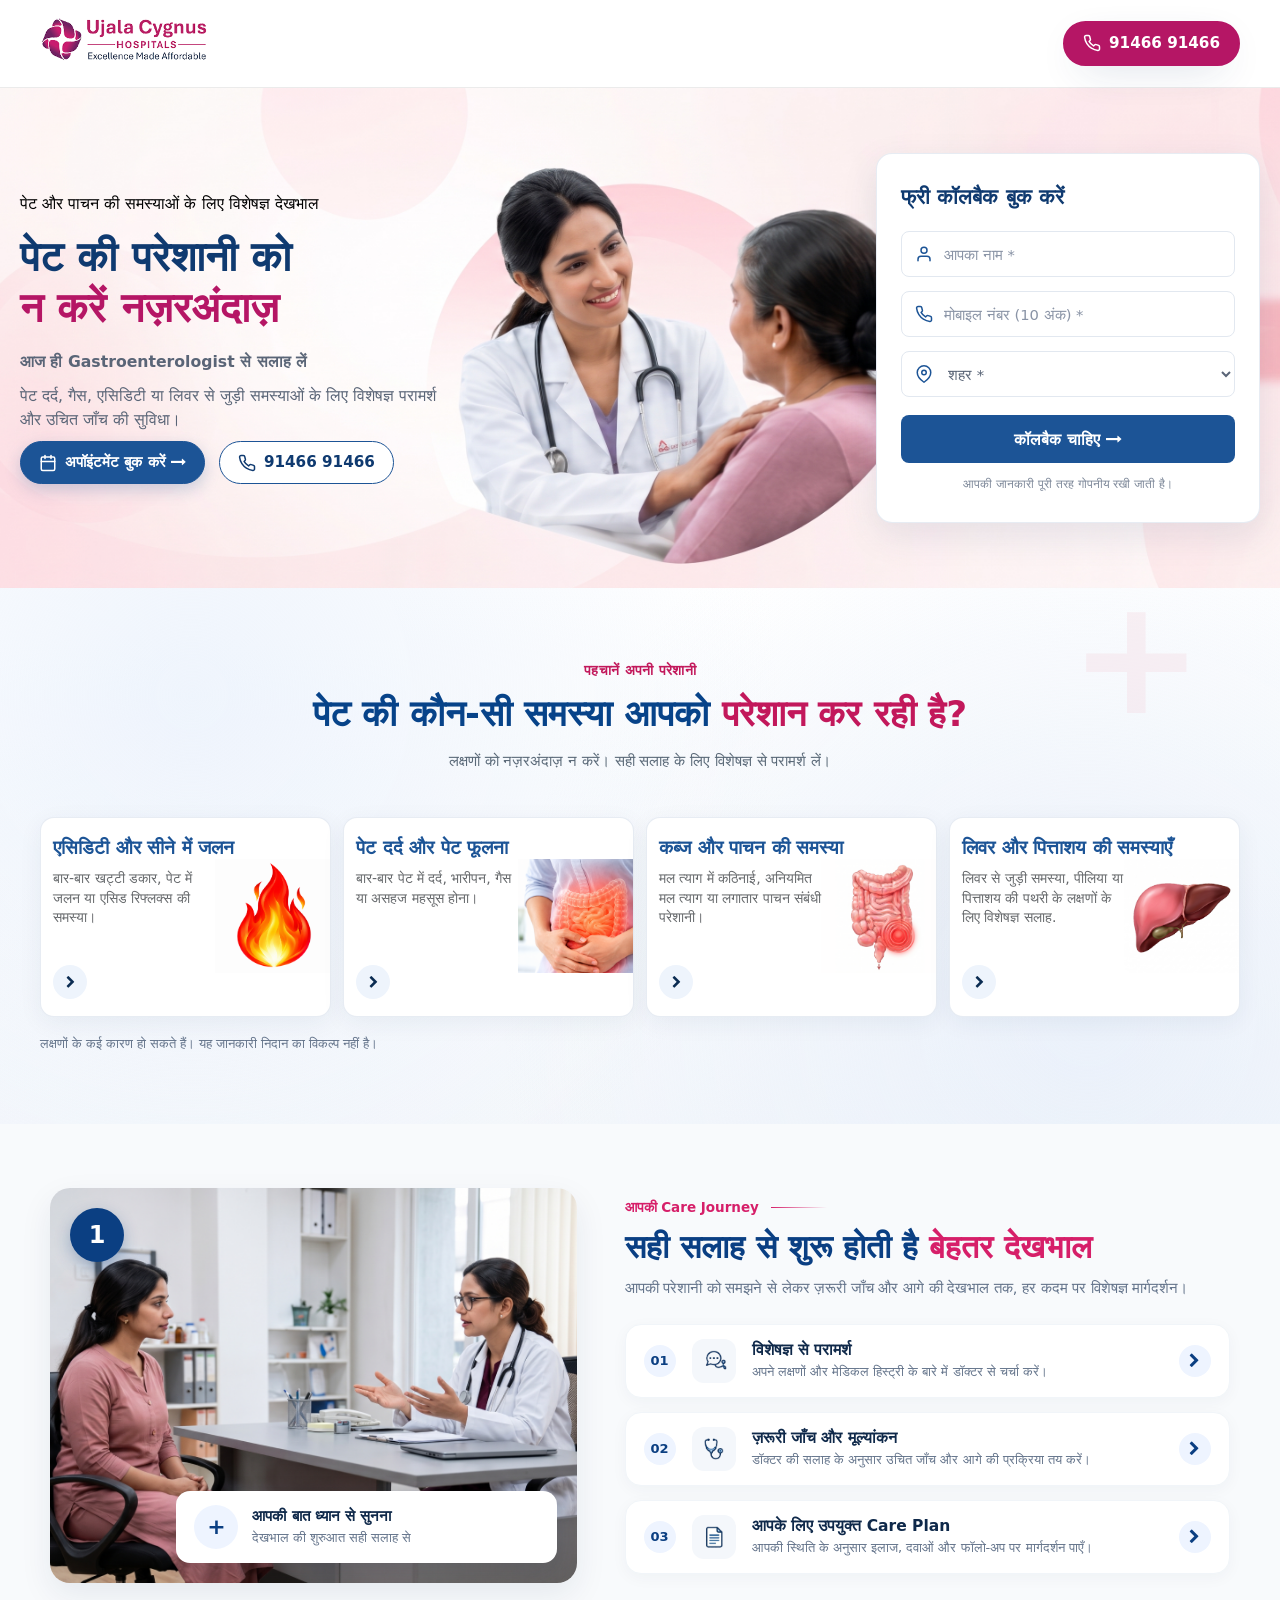
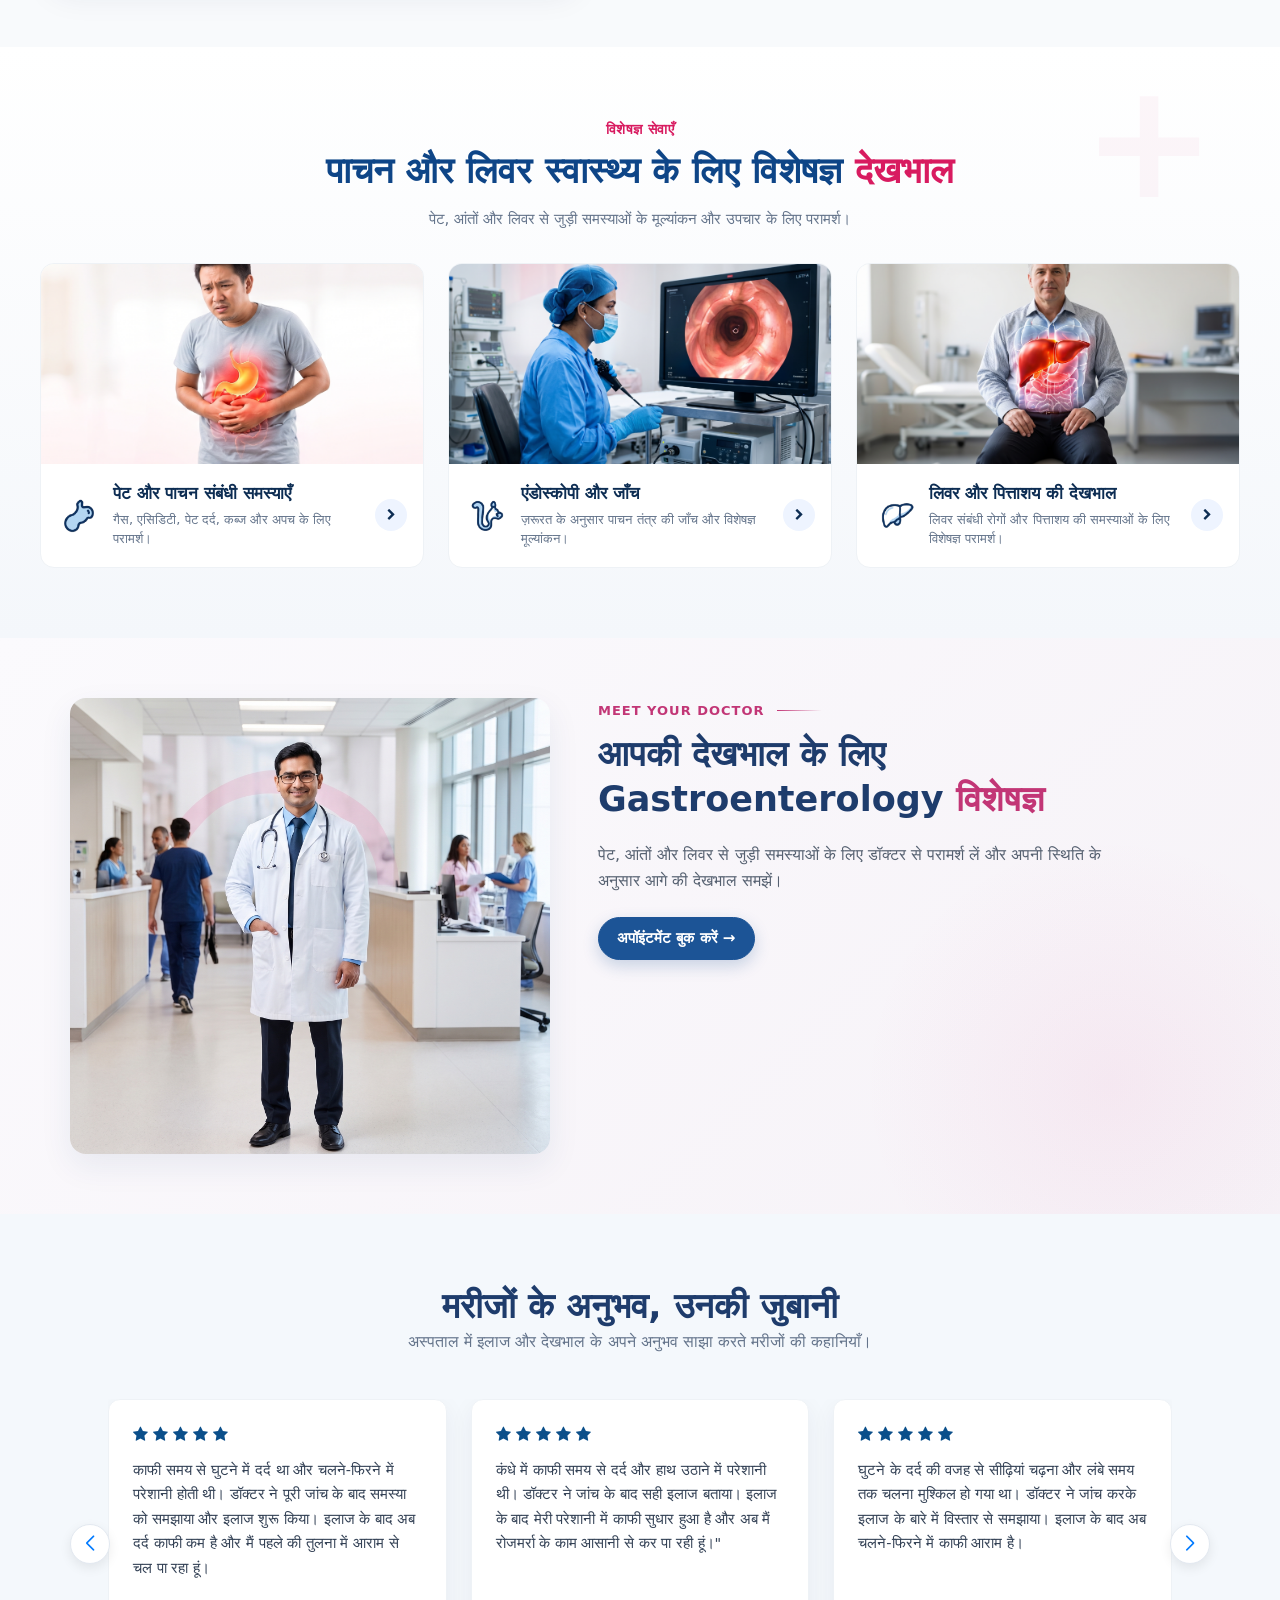
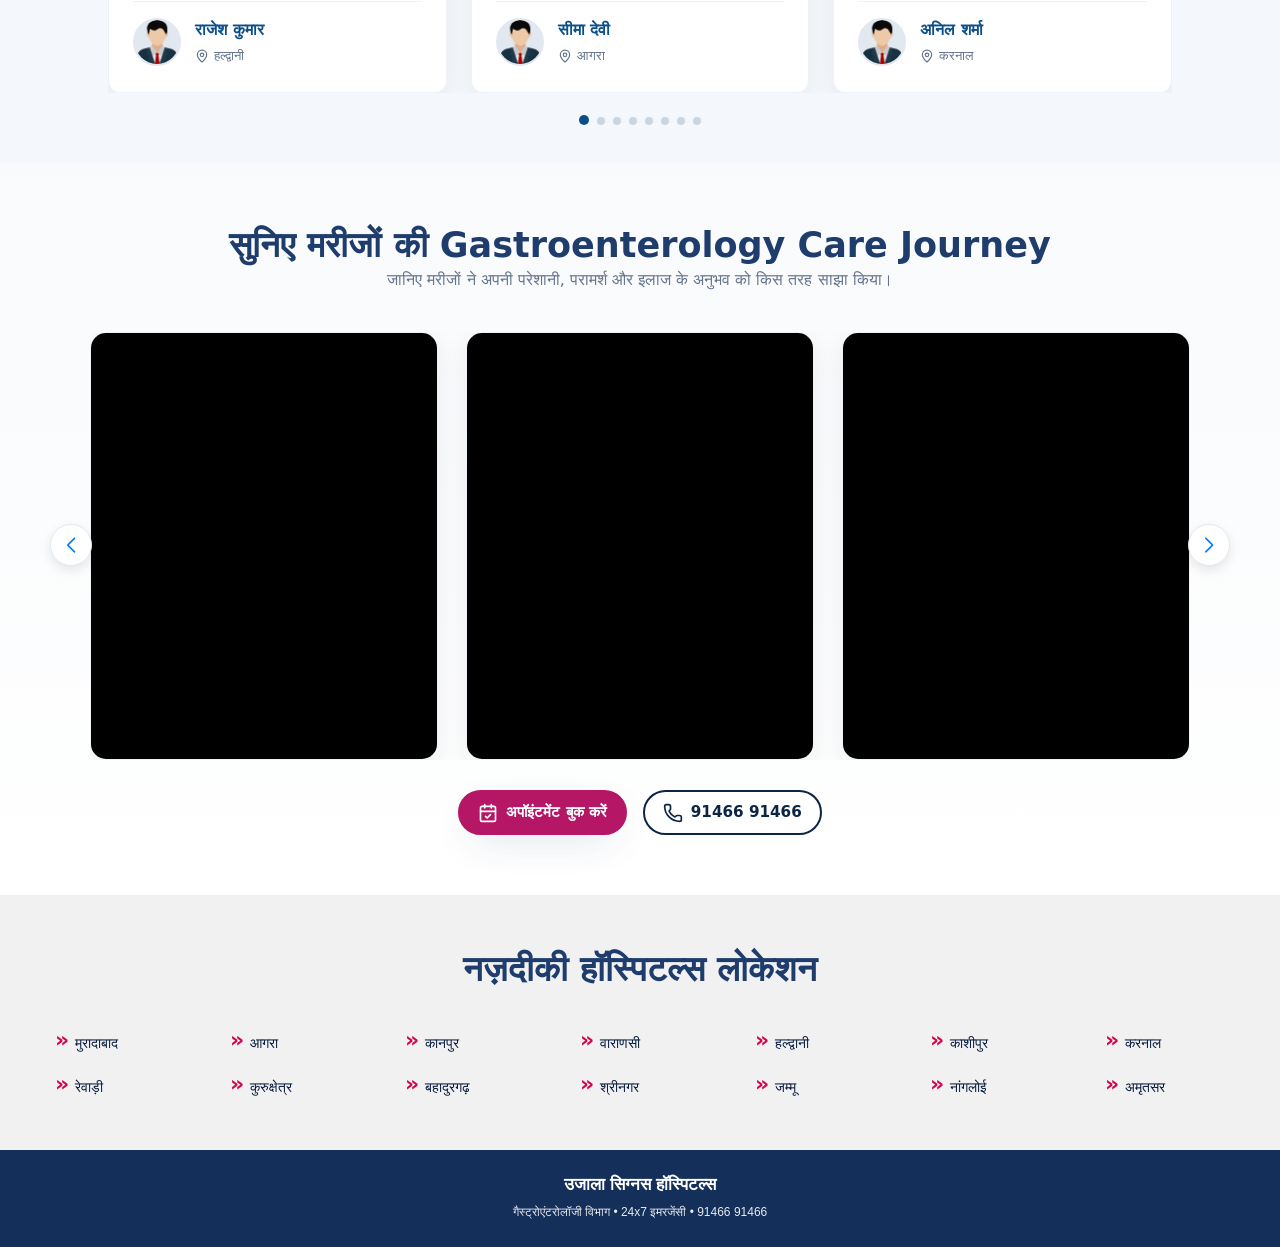
==== commit 91d307f3: "Update hero heading and problem section styles" ====
--- a/index.html
+++ b/index.html
@@ -46,7 +46,8 @@
                 <span class="hero-pink-sub accent-lines section-eyebrow">पेट और पाचन की समस्याओं के लिए विशेषज्ञ देखभाल</span>
 
                 <h1 class="hero-title">
-                    <span class="text-navy">पेट की परेशानी को न करें नज़रअंदाज़
+                    पेट की परेशानी को
+                    <span class="text-navy"> न करें नज़रअंदाज़
                     </span>
                 </h1>
 
--- a/assets/css/style22.css
+++ b/assets/css/style22.css
@@ -116,7 +116,7 @@
 }
 
 .text-navy {
-    color: var(--navy);
+    color: #b51665;
 }
 
 .text-pink {
@@ -126,8 +126,9 @@
 .hero-subtitle {
     font-size: 0.98rem;
     color: var(--text-muted);
-    max-width: 440px;
-    margin-bottom: 28px;
+    max-width: 441px;
+    margin-bottom: 10px;
+    padding-top: 10px;
 }
 
 .hero-actions {
@@ -306,7 +307,7 @@
  ========================================= */
 .problem-section .section-header.text-center {
     text-align: center;
-    max-width: 700px;
+    max-width: 859px;
     margin: 0 auto 45px auto;
 }
 
@@ -322,7 +323,7 @@
 .problem-section .section-title {
     font-size: 36px;
     font-weight: 800;
-    color: #0b2c52;
+    color: #074389;
     margin: 0 0 12px 0;
     line-height: 1.3;
 }
@@ -342,14 +343,14 @@
 .problem-cards-grid {
     display: grid;
     grid-template-columns: repeat(4, 1fr);
-    gap: 20px;
+    gap: 12px;
 }
 
 
 .problem-card {
     background: #ffffff;
     border-radius: 14px;
-    padding: 22px 20px;
+    padding: 17px 12px;
     box-shadow: 0 6px 24px rgba(11, 44, 82, 0.06);
     border: 1px solid rgba(226, 232, 240, 0.8);
     display: flex;
@@ -382,38 +383,37 @@
 }
 
 .problem-card-title {
-    font-size: 16px;
+    font-size: 19px;
     font-weight: 700;
-    color: #0b2c52;
+    color: #1c5496;
     margin: 0 0 8px 0;
     line-height: 1.35;
 }
 
 .problem-card-desc {
     margin-top: 5px;
-    color: #697a8d;
-    font-size: 11px;
+    color: #66696c;
+    font-size: 14px;
     line-height: 1.4;
     margin-bottom: 0;
-    max-width: 125px;
+    max-width: 166px;
 }
 
 .problem-card-visual {
     position: absolute;
-    right: 0;
-    top: 0;
+    right: -30px;
+    top: 41px;
     bottom: 0;
-    width: 155px;
-    height: 100%;
+    width: 145px;
+    height: 72%;
     flex: none;
-    background: radial-gradient(circle at 60% 55%, rgba(252, 224, 232, 0.75) 0%, rgba(255, 255, 255, 0) 70%);
     border-radius: 0 14px 14px 0;
     overflow: hidden;
 }
 
 .problem-card-icon {
-    width: 100%;
-    height: 100%;
+    width: 80%;
+    height: 80%;
     transition: transform 0.25s ease;
     object-fit: cover;
 }
@@ -567,7 +567,7 @@
 }
 
 .care-journey-content .section-title {
-    color: #0f294a;
+    color: #0a3f83;
     font-size: 32px;
     font-weight: 800;
     line-height: 1.25;
@@ -739,7 +739,7 @@
 .services-section .section-title {
     font-size: 36px;
     font-weight: 800;
-    color: #0d2d53;
+    color: #0e4587;
     margin: 0 0 12px;
     line-height: 1.3;
 }
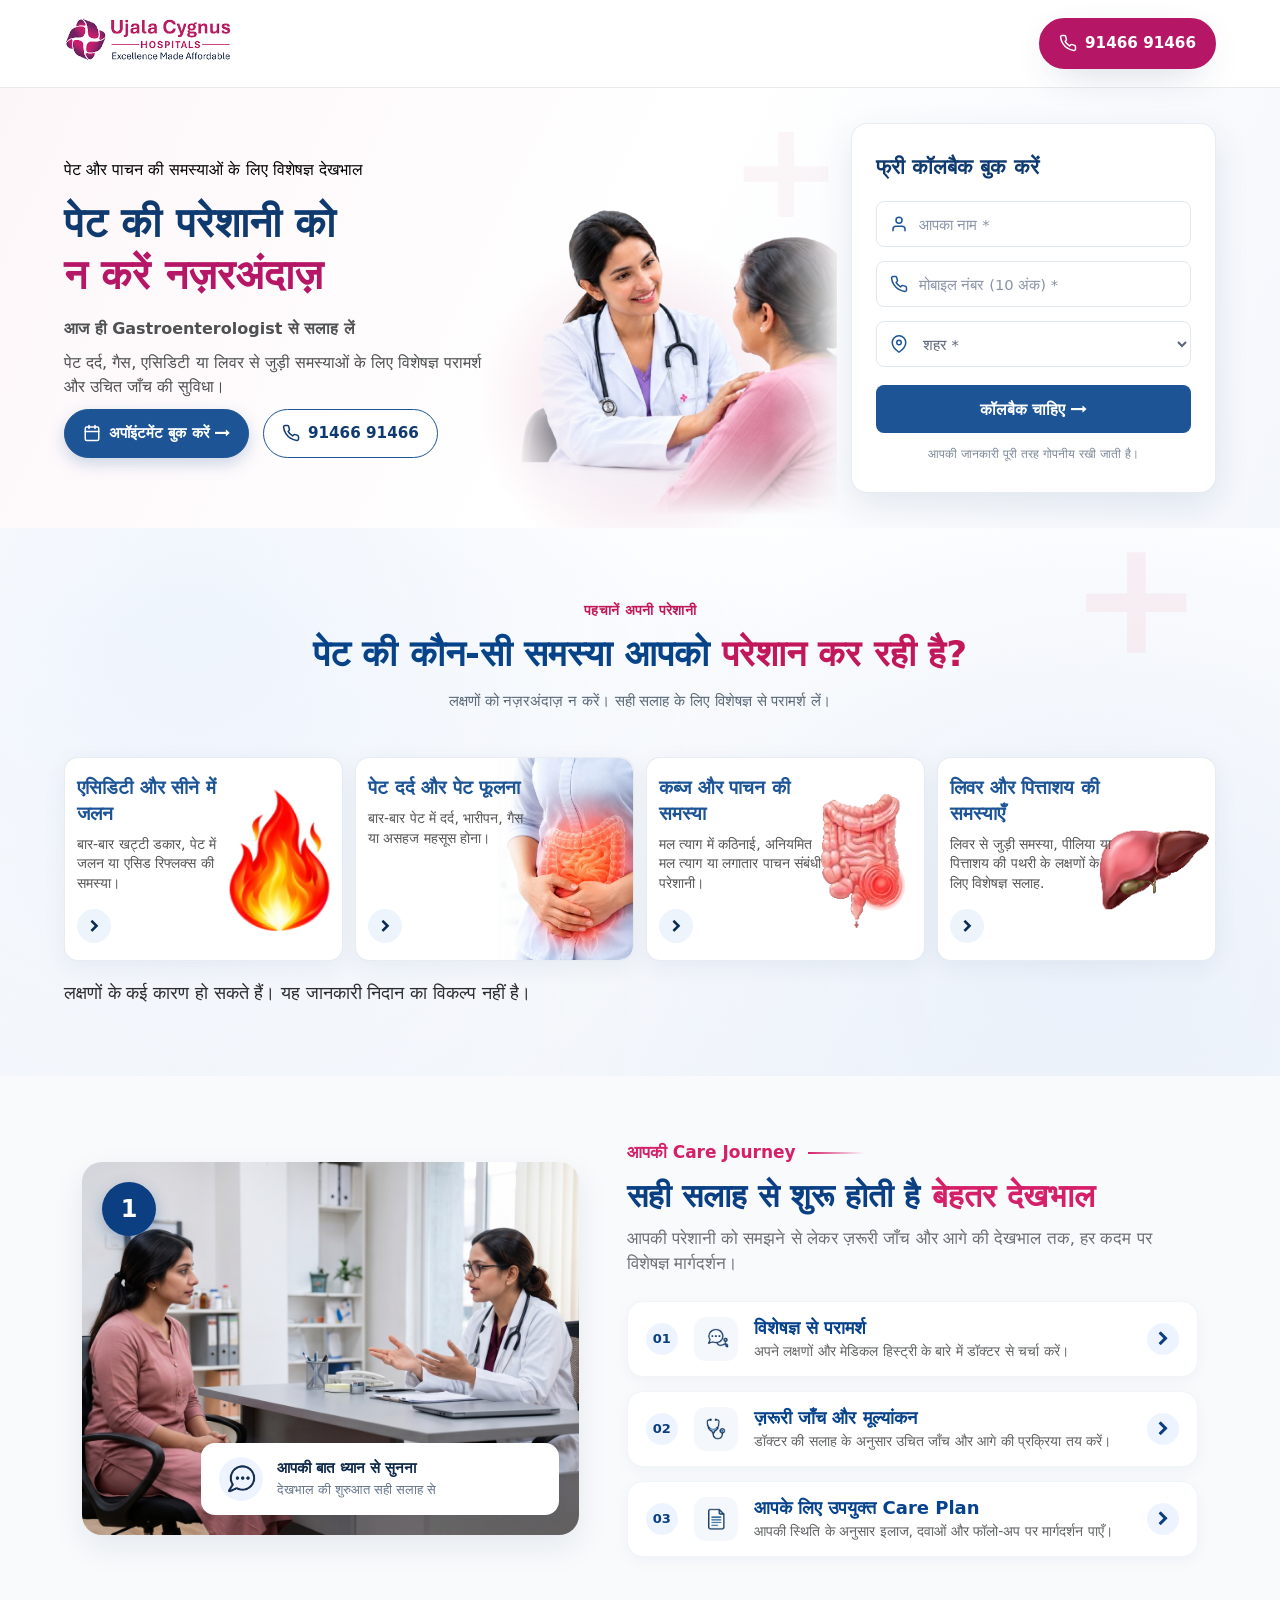
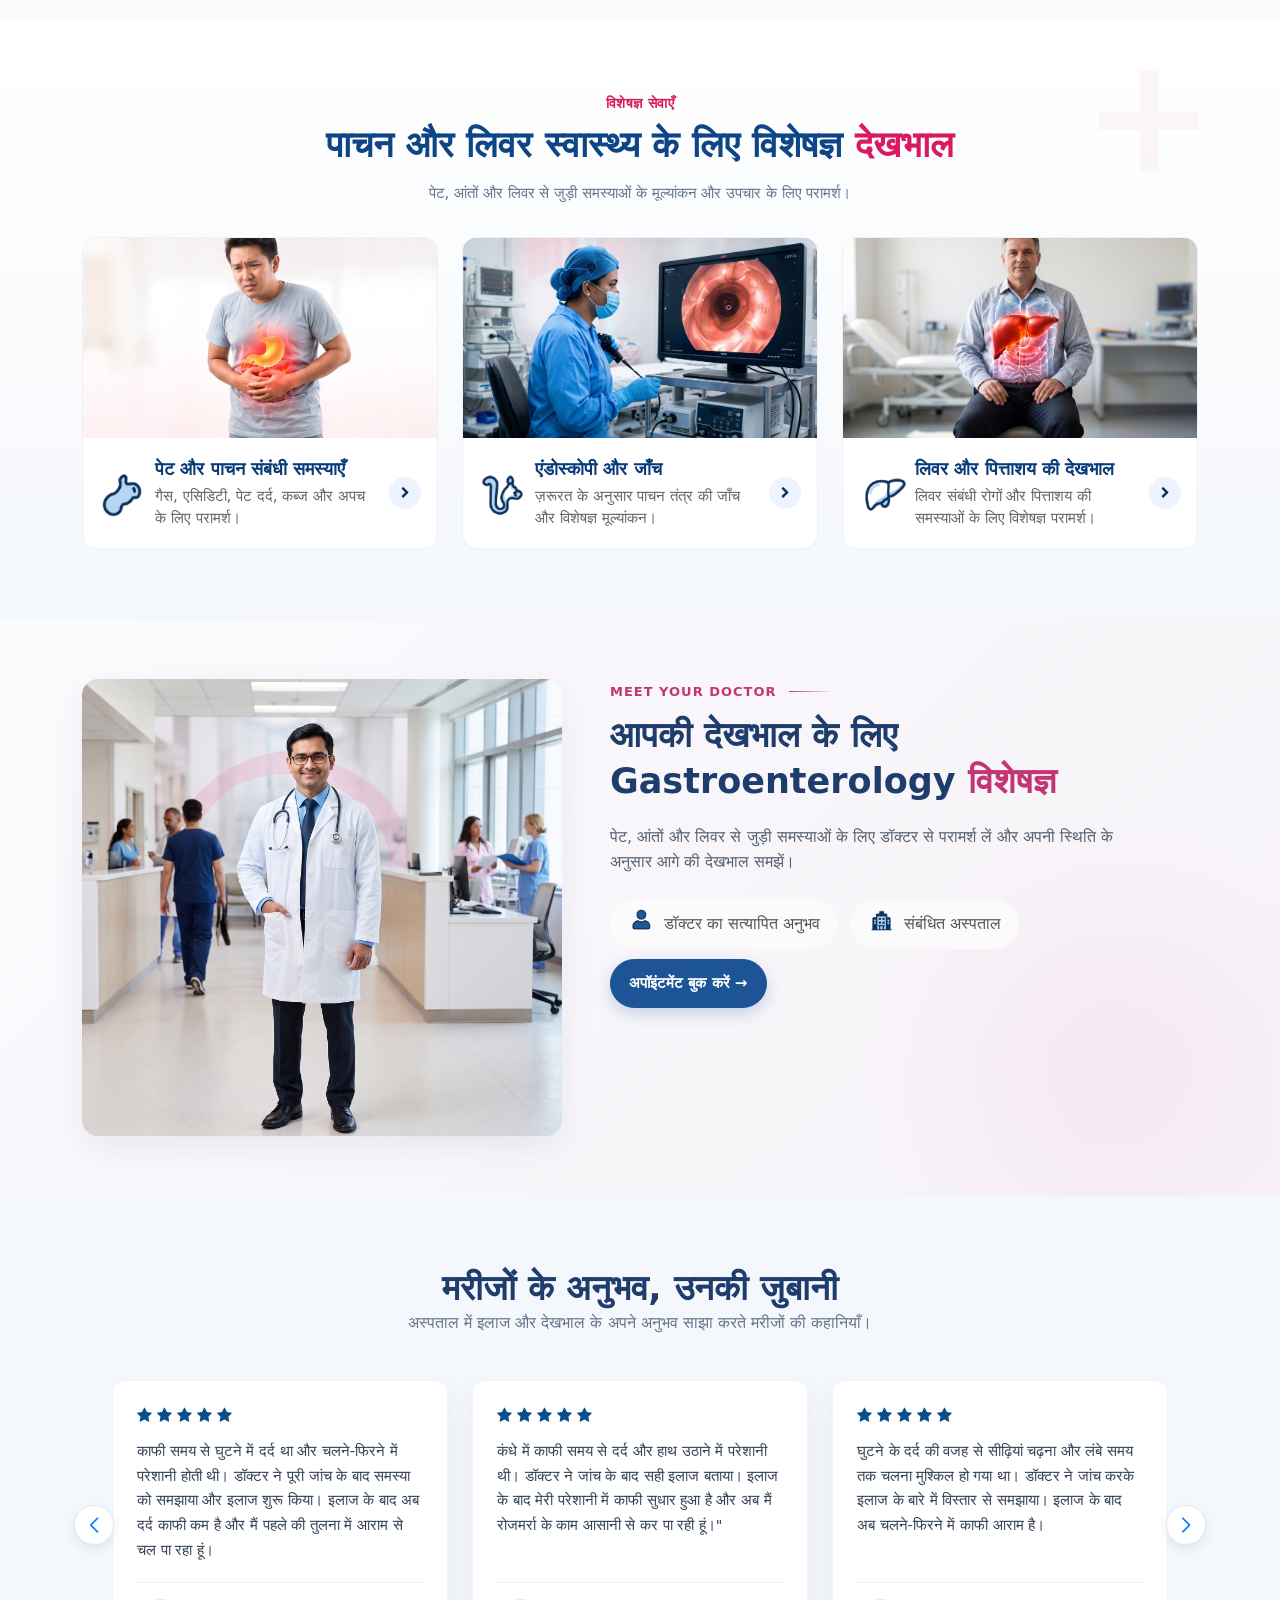
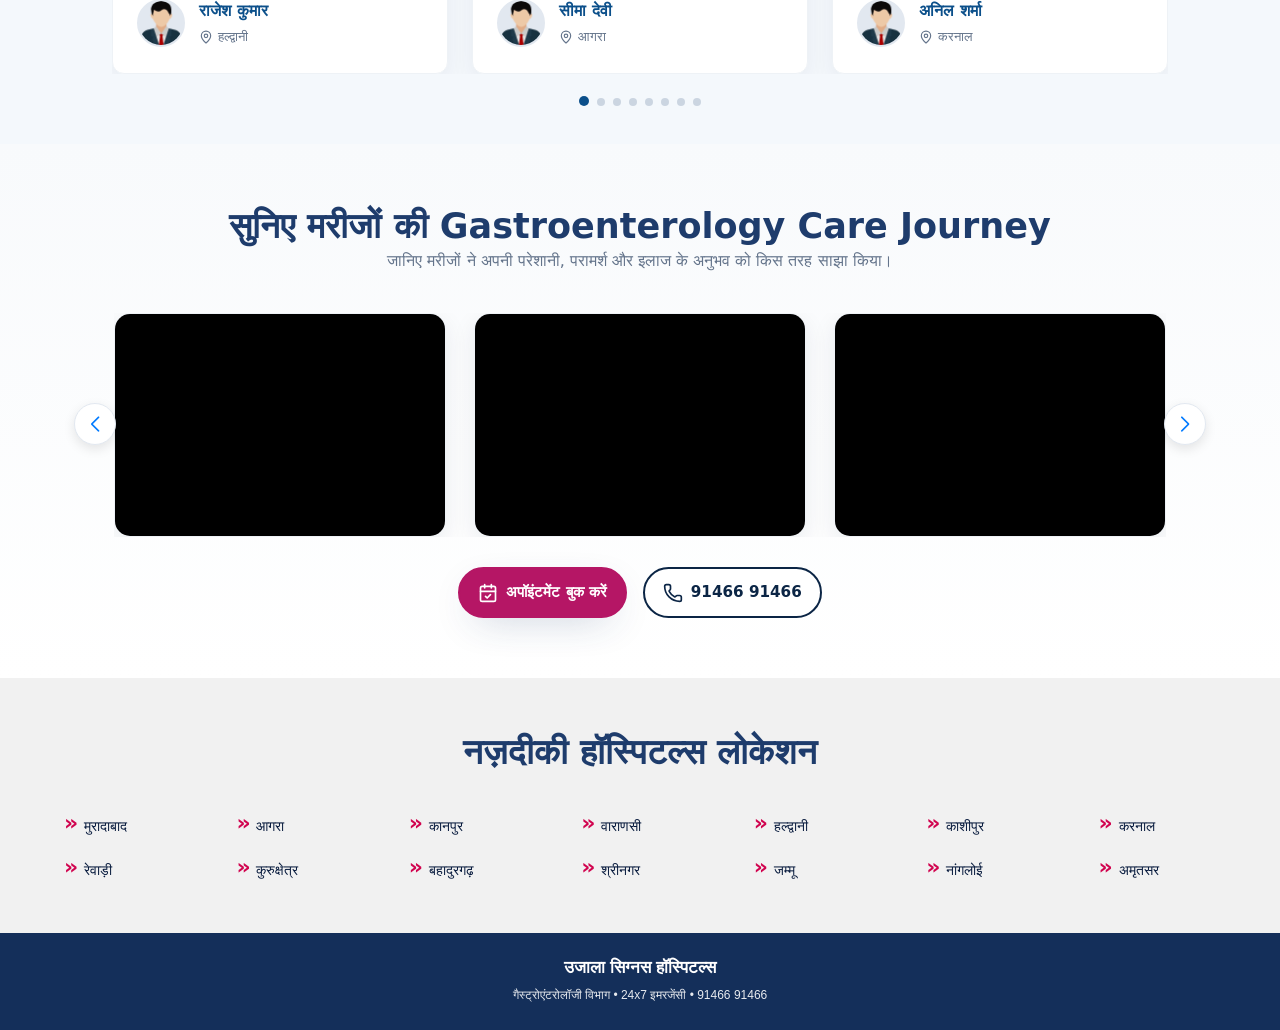
==== commit 710c3d9e: "Update landing page banner, images, and styling" ====
--- a/index.html
+++ b/index.html
@@ -28,12 +28,12 @@
                     <img src="assets/images/logo.png" alt="Ujala Cygnus Hospitals Logo" class="header-logo-img">
                 </a>
                 <a href="tel:9146691466" class="btn btn-speak-expert">
-                    <svg width="18" height="18" viewBox="0 0 24 24" fill="none" stroke="currentColor"
-                            stroke-width="2" stroke-linecap="round" stroke-linejoin="round">
-                            <path
-                                d="M22 16.92v3a2 2 0 0 1-2.18 2 19.79 19.79 0 0 1-8.63-3.07 19.5 19.5 0 0 1-6-6 19.79 19.79 0 0 1-3.07-8.67A2 2 0 0 1 4.11 2h3a2 2 0 0 1 2 1.72 12.84 12.84 0 0 0 .7 2.81 2 2 0 0 1-.45 2.11L8.09 9.91a16 16 0 0 0 6 6l1.27-1.27a2 2 0 0 1 2.11-.45 12.84 12.84 0 0 0 2.81.7A2 2 0 0 1 22 16.92z">
-                            </path>
-                        </svg>
+                    <svg width="18" height="18" viewBox="0 0 24 24" fill="none" stroke="currentColor" stroke-width="2"
+                        stroke-linecap="round" stroke-linejoin="round">
+                        <path
+                            d="M22 16.92v3a2 2 0 0 1-2.18 2 19.79 19.79 0 0 1-8.63-3.07 19.5 19.5 0 0 1-6-6 19.79 19.79 0 0 1-3.07-8.67A2 2 0 0 1 4.11 2h3a2 2 0 0 1 2 1.72 12.84 12.84 0 0 0 .7 2.81 2 2 0 0 1-.45 2.11L8.09 9.91a16 16 0 0 0 6 6l1.27-1.27a2 2 0 0 1 2.11-.45 12.84 12.84 0 0 0 2.81.7A2 2 0 0 1 22 16.92z">
+                        </path>
+                    </svg>
                     <span>91466 91466</span>
                 </a>
             </div>
@@ -41,9 +41,13 @@
     </header>
 
     <section class="hero-banner">
+        <div class="bg-plus">+</div>
+        <div class="bg-circle"></div>
+         <div class="srcn-container">
         <div class="hero-container">
             <div class="hero-content">
-                <span class="hero-pink-sub accent-lines section-eyebrow">पेट और पाचन की समस्याओं के लिए विशेषज्ञ देखभाल</span>
+                <span class="hero-pink-sub accent-lines section-eyebrow">पेट और पाचन की समस्याओं के लिए विशेषज्ञ
+                    देखभाल</span>
 
                 <h1 class="hero-title">
                     पेट की परेशानी को
@@ -83,7 +87,9 @@
                     </a>
                 </div>
             </div>
-            <div class="hero-spacer" aria-hidden="true"></div>
+            <div class="hero-spacer" aria-hidden="true">
+                <img src="assets/images/compassionate-doctor-patient-consultation-img.png" alt="">
+            </div>
 
             <div class="form-card" id="callback-form">
                 <h2 class="form-title">फ्री कॉलबैक बुक करें</h2>
@@ -132,10 +138,12 @@
                         </select>
                     </div>
 
-                    <button type="submit" class="btn-submit">कॉलबैक चाहिए <i class="fa fa-long-arrow-right" aria-hidden="true"></i></button>
+                    <button type="submit" class="btn-submit">कॉलबैक चाहिए <i class="fa fa-long-arrow-right"
+                            aria-hidden="true"></i></button>
                 </form>
 
                 <p class="privacy-note">आपकी जानकारी पूरी तरह गोपनीय रखी जाती है।</p>
+            </div>
             </div>
         </div>
     </section>
@@ -235,13 +243,15 @@
 
     <!-- Care journey section: explain the consultation, tests, and care plan. -->
     <section class="care-journey-section" id="care-journey">
-        <div class="container care-journey-layout">
-            <div class="care-journey-photo">
+        <div class="srcn-container">
+            <div class=" care-journey-layout">
+ <div class="care-journey-photo">
                 <img src="assets/images/care-journey-consultation-img.webp"
                     alt="डॉक्टर से पाचन संबंधी समस्या पर परामर्श लेती मरीज़">
                 <span class="journey-photo-number" aria-hidden="true">1</span>
                 <div class="journey-photo-note">
-                    <span class="journey-note-icon" aria-hidden="true">+</span>
+                    <span class="journey-note-icon"><img src="assets/images/chat-icon-img.webp"
+                            alt="आपकी बात ध्यान से सुनना"></span>
                     <span>
                         <strong>आपकी बात ध्यान से सुनना</strong>
                         <small>देखभाल की शुरुआत सही सलाह से</small>
@@ -251,8 +261,9 @@
 
             <div class="care-journey-content">
                 <span class="section-eyebrow">आपकी Care Journey</span>
-                <h2 class="section-title">सही सलाह से शुरू होती है  <span class="text-highlight">बेहतर देखभाल</span></h2>
-                <p class="section-subtitle">आपकी परेशानी को समझने से लेकर ज़रूरी जाँच और आगे की देखभाल तक, हर कदम पर विशेषज्ञ मार्गदर्शन।</p>
+                <h2 class="section-title">सही सलाह से शुरू होती है <span class="text-highlight">बेहतर देखभाल</span></h2>
+                <p class="section-subtitle">आपकी परेशानी को समझने से लेकर ज़रूरी जाँच और आगे की देखभाल तक, हर कदम पर
+                    विशेषज्ञ मार्गदर्शन।</p>
                 <ol class="journey-steps">
                     <li class="journey-step">
                         <span class="journey-step-number">01</span>
@@ -292,16 +303,20 @@
                     </li>
                 </ol>
             </div>
+            </div>
+           
         </div>
     </section>
 
     <!-- Digestive services section: show consultation, diagnostics, and liver care. -->
     <section class="services-section" id="services">
-        <div class="container">
+        <div class="srcn-container">
             <div class="section-header text-center">
                 <span class="section-eyebrow">विशेषज्ञ सेवाएँ</span>
-                <h2 class="section-title">पाचन और लिवर स्वास्थ्य के लिए विशेषज्ञ  <span class="text-highlight">देखभाल</span></h2>
-                <p class="section-subtitle">पेट, आंतों और लिवर से जुड़ी समस्याओं के मूल्यांकन और उपचार के लिए परामर्श।</p>
+                <h2 class="section-title">पाचन और लिवर स्वास्थ्य के लिए विशेषज्ञ <span
+                        class="text-highlight">देखभाल</span></h2>
+                <p class="section-subtitle">पेट, आंतों और लिवर से जुड़ी समस्याओं के मूल्यांकन और उपचार के लिए परामर्श।
+                </p>
             </div>
 
             <div class="cards-grid">
@@ -358,23 +373,43 @@
 
     <!-- Meet the doctor section: introduce digestive-care consultation. -->
     <section class="meet-doctor-section" id="doctors">
-        <div class="container meet-doctor-card">
+        <div class="srcn-container meet-doctor-card">
             <div class="meet-doctor-photo"><img src="assets/images/meet-doctor-img.webp"
                     alt="पाचन स्वास्थ्य के लिए परामर्श देते डॉक्टर"></div>
             <div class="meet-doctor-content hospital-locations">
                 <span class="section-eyebrow">MEET YOUR DOCTOR</span>
-                <h2 class="section-title">आपकी देखभाल के लिए Gastroenterology <span class="text-highlight">विशेषज्ञ</span></h2>
-                <p class="section-subtitle">पेट, आंतों और लिवर से जुड़ी समस्याओं के लिए डॉक्टर से परामर्श लें और अपनी स्थिति के अनुसार आगे की देखभाल समझें।</p>
+                <h2 class="section-title">आपकी देखभाल के लिए Gastroenterology <span
+                        class="text-highlight">विशेषज्ञ</span></h2>
+                <p class="section-subtitle">पेट, आंतों और लिवर से जुड़ी समस्याओं के लिए डॉक्टर से परामर्श लें और अपनी
+                    स्थिति के अनुसार आगे की देखभाल समझें।</p>
+                <div>
+                    <div class="trust-badges">
+                        <div class="trust-badge">
+                            <span class="trust-badge-icon">
+                                <img src="assets/images/consultation-digestive-health-img.webp"
+                                    alt="डॉक्टर का सत्यापित अनुभव">
+                            </span>
+                            <span class="trust-badge-text">डॉक्टर का सत्यापित अनुभव</span>
+                        </div>
+
+                        <div class="trust-badge">
+                            <span class="trust-badge-icon">
+                                <img src="assets/images/guidance-testing-img.webp" alt="संबंधित अस्पताल">
+                            </span>
+                            <span class="trust-badge-text">संबंधित अस्पताल</span>
+                        </div>
+                    </div>
+                </div>
                 <a href="#callback-form" class="btn btn-primary">
                     <span>अपॉइंटमेंट बुक करें →</span>
-                    </a>
+                </a>
             </div>
         </div>
     </section>
 
     <!-- Patient reviews section: display patient feedback. -->
     <section class="section reviews-section">
-        <div class="container">
+        <div class="srcn-container">
 
             <div class="section-heading stats-main-heading hospital-locations">
 
@@ -792,7 +827,7 @@
 
     <!-- Patient videos section: display patient experience videos. -->
     <section class="section video-section-area">
-        <div class="container">
+        <div class="srcn-container">
             <div class="section-heading stats-main-heading hospital-locations">
 
                 <h2>सुनिए मरीजों की Gastroenterology Care Journey</h2>
@@ -1056,7 +1091,7 @@
 
     <!-- Hospital locations section: list nearby Ujala Cygnus hospitals. -->
     <section class="hospital-locations-section">
-        <div class="container">
+        <div class="srcn-container">
             <div class="hospital-locations">
                 <div class=" stats-main-heading">
                     <h2>नज़दीकी हॉस्पिटल्स लोकेशन</h2>
--- a/assets/css/style22.css
+++ b/assets/css/style22.css
@@ -14,20 +14,18 @@
 }
 
 * {
-    margin: 0;
-    padding: 0;
+    margin: 0px;
+    padding: 0px;
     box-sizing: border-box;
 }
 
 body {
     font-family: "Noto Sans Devanagari", system-ui, -apple-system, sans-serif;
-    background-color: #ffffff;
+    background-color: rgb(255, 255, 255);
     color: var(--navy);
     line-height: 1.5;
 }
 
-
-/* Header and Navigation */
 header#navbar {
     padding: 18px 0px;
     position: sticky;
@@ -37,7 +35,6 @@
     border-bottom: 1px solid rgba(0, 0, 0, 0.08);
 }
 
-
 .nav-container {
     min-height: 44px;
     display: flex;
@@ -53,49 +50,66 @@
 }
 
 .btn-speak-expert {
+    border: 2px solid rgb(181, 22, 101);
+    box-shadow: oklch(0.36 0.09 259 / 0.45) 0px 12px 40px -18px;
     color: rgb(255, 255, 255) !important;
     background: rgb(181, 22, 101) !important;
-    border: 2px solid rgb(181, 22, 101);
-    box-shadow: oklch(0.36 0.09 259 / 0.45) 0px 12px 40px -18px;
-}
-
-.btn-speak-expert,
-.btn-primary {
-    color: #ffffff7d;
+}
+
+.btn-speak-expert, .btn-primary {
+    color: rgba(255, 255, 255, 0.49);
     background: oklch(0.96 0.02 250 / 0.86);
 }
 
-
-
-/* Hero Banner and Callback Form */
 .hero-banner {
+    width: 100%;
+    min-height: 440px;
+    background: linear-gradient(115deg, rgb(253, 246, 249) 0%, rgb(255, 255, 255) 48%, rgb(244, 247, 252) 100%);
     position: relative;
-    width: 100%;
-    min-height: 500px;
-    padding: 48px 20px;
-    display: flex;
-    align-items: center;
-    background-image: url("../images/herosection-banner-img.png");
-    background-size: cover;
-    background-position: center center;
-    background-repeat: no-repeat;
+    display: flex;
+    align-items: center;
+    justify-content: center;
+    padding: 30px 0;
+    overflow: hidden;
 }
 
 .hero-container {
     position: relative;
     z-index: 1;
-    max-width: 1240px;
     width: 100%;
-    margin: 0 auto;
     display: grid;
     grid-template-columns: 1.15fr 0.85fr 0.95fr;
     align-items: center;
-    gap: 24px;
+    gap: 9px;
+}
+
+.bg-plus {
+    position: absolute;
+    top: 15px;
+    left: 57%;
+    font-size: 135px;
+    font-weight: 700;
+    color: rgba(184, 41, 99, 0.043);
+    line-height: 1;
+    pointer-events: none;
+    user-select: none;
+}
+
+.bg-circle {
+    position: absolute;
+    bottom: -40px;
+    left: 50%;
+    transform: translateX(-50%);
+    width: 330px;
+    height: 330px;
+    background: radial-gradient(circle, rgba(184, 41, 99, 0.19) 0%, rgba(255, 255, 255, 0) 70%);
+    border-radius: 50%;
+    pointer-events: none;
 }
 
 .accent-lines {
     margin-bottom: 16px;
-    color: #000;
+    color: rgb(0, 0, 0);
     display: inline-flex;
     font-size: 16px;
     font-weight: 400;
@@ -116,7 +130,7 @@
 }
 
 .text-navy {
-    color: #b51665;
+    color: rgb(181, 22, 101);
 }
 
 .text-pink {
@@ -124,11 +138,12 @@
 }
 
 .hero-subtitle {
-    font-size: 0.98rem;
-    color: var(--text-muted);
+    font-size: 16px;
+    color: #4e5052;
     max-width: 441px;
     margin-bottom: 10px;
     padding-top: 10px;
+    font-weight: 500;
 }
 
 .hero-actions {
@@ -142,12 +157,12 @@
     align-items: center;
     justify-content: center;
     gap: 8px;
-    padding: 9px 18px;
+    padding: 12px 18px;
     border-radius: 50px;
     font-size: 0.95rem;
     font-weight: 600;
     text-decoration: none;
-    transition: all 0.25s ease;
+    transition: 0.25s;
     white-space: nowrap;
 }
 
@@ -155,7 +170,7 @@
     background-color: var(--blue);
     color: var(--white);
     border: 1.5px solid var(--blue);
-    box-shadow: 0 6px 16px rgba(28, 84, 150, 0.22);
+    box-shadow: rgba(28, 84, 150, 0.22) 0px 6px 16px;
 }
 
 .btn-primary:hover {
@@ -171,19 +186,45 @@
 }
 
 .btn-outline:hover {
-    background-color: #f0f6fc;
-}
-
-/* Center Spacer */
+    background-color: rgb(240, 246, 252);
+}
+
 .hero-spacer {
-    min-height: 260px;
+    flex: 1 1 0%;
+    display: flex;
+    justify-content: center;
+    align-items: flex-end;
+    align-self: flex-end;
+    position: relative;
+    top: 22px;
+    -webkit-mask-image: linear-gradient(to right, transparent 0%, black 22%),
+        linear-gradient(to left, transparent 0%, black 22%),
+        linear-gradient(to bottom, transparent 0%, black 22%),
+        linear-gradient(to top, transparent 0%, black 22%);
+    mask-image: 
+        linear-gradient(to right, transparent 0%, black 22%),
+        linear-gradient(to left, transparent 0%, black 22%),
+        linear-gradient(to bottom, transparent 0%, black 22%),
+        linear-gradient(to top, transparent 0%, black 22%);
+    -webkit-mask-composite: source-in;
+    mask-composite: intersect;
+}
+
+.hero-spacer img{
+        max-width: 100%;
+    height: auto;
+    max-height: 370px;
+    object-fit: contain;
+    display: block;
+    mix-blend-mode: multiply;
+
 }
 
 .form-card {
     background-color: var(--white);
     border-radius: 16px;
     padding: 28px 24px;
-    box-shadow: 0 12px 36px rgba(15, 58, 112, 0.1);
+    box-shadow: rgba(15, 58, 112, 0.1) 0px 12px 36px;
     border: 1px solid rgba(226, 232, 240, 0.8);
 }
 
@@ -215,11 +256,10 @@
     pointer-events: none;
 }
 
-.input-group input,
-.input-group select {
+.input-group input, .input-group select {
     width: 100%;
     height: 46px;
-    padding: 0 14px 0 42px;
+    padding: 0px 14px 0px 42px;
     border: 1px solid var(--border-color);
     border-radius: 8px;
     font-family: inherit;
@@ -227,22 +267,21 @@
     color: var(--navy);
     background-color: var(--white);
     outline: none;
-    transition: border-color 0.2s ease, box-shadow 0.2s ease;
+    transition: border-color 0.2s, box-shadow 0.2s;
 }
 
 .input-group input::placeholder {
-    color: #8a94a6;
+    color: rgb(138, 148, 166);
 }
 
 .input-group select {
-    color: #5a6577;
+    color: rgb(90, 101, 119);
     cursor: pointer;
 }
 
-.input-group input:focus,
-.input-group select:focus {
+.input-group input:focus, .input-group select:focus {
     border-color: var(--blue);
-    box-shadow: 0 0 0 3px rgba(28, 84, 150, 0.12);
+    box-shadow: rgba(28, 84, 150, 0.12) 0px 0px 0px 3px;
 }
 
 .btn-submit {
@@ -251,13 +290,16 @@
     margin-top: 4px;
     background-color: var(--blue);
     color: var(--white);
-    border: none;
+    border-width: medium;
+    border-style: none;
+    border-color: currentcolor;
+    border-image: none;
     border-radius: 8px;
     font-family: inherit;
     font-size: 1rem;
     font-weight: 600;
     cursor: pointer;
-    transition: background-color 0.2s ease;
+    transition: background-color 0.2s;
 }
 
 .btn-submit:hover {
@@ -268,15 +310,12 @@
     margin-top: 12px;
     text-align: center;
     font-size: 0.78rem;
-    color: #7c8798;
+    color: rgb(124, 135, 152);
 }
 
 .problem-section {
-    padding: 70px 0;
-    background:
-        radial-gradient(circle at 15% 20%, rgba(235, 242, 252, 0.8) 0%, transparent 50%),
-        radial-gradient(circle at 85% 80%, rgba(230, 238, 250, 0.7) 0%, transparent 50%),
-        linear-gradient(180deg, #ffffff 0%, #f4f7fb 100%);
+    padding: 70px 0px;
+    background: radial-gradient(circle at 15% 20%, rgba(235, 242, 252, 0.8) 0%, transparent 50%), radial-gradient(circle at 85% 80%, rgba(230, 238, 250, 0.7) 0%, transparent 50%), linear-gradient(rgb(255, 255, 255) 0%, rgb(244, 247, 251) 100%);
     position: relative;
     overflow: hidden;
 }
@@ -295,25 +334,20 @@
 }
 
 .srcn-container {
-    max-width: 1240px;
-    margin: 0 auto;
-    padding: 0 20px;
-    position: relative;
-    z-index: 1;
-}
-
-/* =========================================
-           Section Header
- ========================================= */
+    max-width: 1284px;
+    margin: 0px auto;
+    width: 90%;
+}
+
 .problem-section .section-header.text-center {
     text-align: center;
     max-width: 859px;
-    margin: 0 auto 45px auto;
+    margin: 0px auto 45px;
 }
 
 .section-pill-badge {
     display: inline-block;
-    color: #c2185b;
+    color: rgb(194, 24, 91);
     font-size: 14px;
     font-weight: 700;
     margin-bottom: 10px;
@@ -323,22 +357,21 @@
 .problem-section .section-title {
     font-size: 36px;
     font-weight: 800;
-    color: #074389;
-    margin: 0 0 12px 0;
+    color: rgb(7, 67, 137);
+    margin: 0px 0px 12px;
     line-height: 1.3;
 }
 
 .problem-section .section-title .text-highlight {
-    color: #c2185b;
+    color: rgb(194, 24, 91);
 }
 
 .problem-section .section-subtitle {
     font-size: 15px;
-    color: #5a6978;
-    margin: 0;
+    color: rgb(90, 105, 120);
+    margin: 0px;
     line-height: 1.5;
 }
-
 
 .problem-cards-grid {
     display: grid;
@@ -346,12 +379,11 @@
     gap: 12px;
 }
 
-
 .problem-card {
-    background: #ffffff;
+    background: rgb(255, 255, 255);
     border-radius: 14px;
     padding: 17px 12px;
-    box-shadow: 0 6px 24px rgba(11, 44, 82, 0.06);
+    box-shadow: rgba(11, 44, 82, 0.06) 0px 6px 24px;
     border: 1px solid rgba(226, 232, 240, 0.8);
     display: flex;
     flex-direction: column;
@@ -359,12 +391,12 @@
     position: relative;
     overflow: hidden;
     min-height: 200px;
-    transition: transform 0.3s ease, box-shadow 0.3s ease;
+    transition: transform 0.3s, box-shadow 0.3s;
 }
 
 .problem-card:hover {
     transform: translateY(-4px);
-    box-shadow: 0 10px 28px rgba(11, 44, 82, 0.1);
+    box-shadow: rgba(11, 44, 82, 0.1) 0px 10px 28px;
 }
 
 .problem-card-inner {
@@ -376,7 +408,7 @@
 }
 
 .problem-card-content {
-    min-width: 0;
+    min-width: 0px;
     flex: 1 1 auto;
     position: relative;
     z-index: 2;
@@ -385,36 +417,38 @@
 .problem-card-title {
     font-size: 19px;
     font-weight: 700;
-    color: #1c5496;
-    margin: 0 0 8px 0;
+    color: rgb(28, 84, 150);
+    margin: 0px 0px 8px;
     line-height: 1.35;
+    max-width: 162px;
 }
 
 .problem-card-desc {
     margin-top: 5px;
-    color: #66696c;
+    color: rgb(85 85 86);
     font-size: 14px;
     line-height: 1.4;
-    margin-bottom: 0;
+    margin-bottom: 0px;
     max-width: 166px;
+    font-weight: 500;
 }
 
 .problem-card-visual {
     position: absolute;
-    right: -30px;
-    top: 41px;
-    bottom: 0;
-    width: 145px;
-    height: 72%;
-    flex: none;
-    border-radius: 0 14px 14px 0;
+    right: 0px;
+    top: 0px;
+    bottom: 0px;
+    width: 137px;
+    height: 100%;
+    flex: 0 0 auto;
+    border-radius: 0px 14px 14px 0px;
     overflow: hidden;
 }
 
 .problem-card-icon {
-    width: 80%;
-    height: 80%;
-    transition: transform 0.25s ease;
+    width: 100%;
+    height: 100%;
+    transition: transform 0.25s;
     object-fit: cover;
 }
 
@@ -422,42 +456,58 @@
     width: 34px;
     height: 34px;
     border-radius: 50%;
-    background-color: #eef4fc;
-    color: #0b2c52;
+    background-color: rgb(238, 244, 252);
+    color: rgb(11, 44, 82);
     display: inline-flex;
     align-items: center;
     justify-content: center;
     text-decoration: none;
     font-size: 13px;
-    transition: background-color 0.25s ease, color 0.25s ease, transform 0.25s ease;
+    transition: background-color 0.25s, color 0.25s, transform 0.25s;
     z-index: 2;
 }
-
+.problem-card:nth-child(1) .problem-card-icon {
+        width: 112px;
+    height: auto;
+    position: relative;
+    top: 25px;
+    left: 20px;
+}
+
+.problem-card:nth-child(3) .problem-card-icon {
+       width: 112px;
+    height: auto;
+    position: relative;
+    top: 25px;
+    left: 20px;
+}
+
+.problem-card:nth-child(4) .problem-card-icon {
+      width: 112px;
+    height: auto;
+    position: relative;
+    top: 25px;
+    left: 20px;
+}
 .problem-card-arrow:hover {
-    background-color: #0b2c52;
-    color: #ffffff;
+    background-color: rgb(11, 44, 82);
+    color: rgb(255, 255, 255);
 }
 
 .problem-disclaimer-text {
-    font-size: 12.5px;
-    color: #64748b;
-    margin: 18px 0 0 0;
+    font-size: 18px;
+    color: rgb(43 44 46);
+    margin: 18px 0px 0px;
     text-align: left;
-}
-
-
-
-
-
+    font-weight: 400;
+}
 
 .care-journey-section {
-    background-color: #f8fafc;
+    background-color: rgb(248, 250, 252);
     padding: 64px 20px;
 }
 
-.container.care-journey-layout {
-    max-width: 1180px;
-    margin: 0 auto;
+.care-journey-layout {
     display: grid;
     grid-template-columns: 1fr 1.15fr;
     gap: 48px;
@@ -468,7 +518,7 @@
     position: relative;
     border-radius: 20px;
     overflow: hidden;
-    box-shadow: 0 12px 32px rgba(15, 41, 74, 0.08);
+    box-shadow: rgba(15, 41, 74, 0.08) 0px 12px 32px;
     aspect-ratio: 4 / 3;
 }
 
@@ -486,14 +536,14 @@
     width: 54px;
     height: 54px;
     border-radius: 50%;
-    background-color: #0b3f82;
-    color: #ffffff;
+    background-color: rgb(11, 63, 130);
+    color: rgb(255, 255, 255);
     font-size: 24px;
     font-weight: 700;
     display: flex;
     align-items: center;
     justify-content: center;
-    box-shadow: 0 6px 16px rgba(11, 63, 130, 0.3);
+    box-shadow: rgba(11, 63, 130, 0.3) 0px 6px 16px;
 }
 
 .journey-photo-note {
@@ -501,21 +551,21 @@
     bottom: 20px;
     right: 20px;
     left: 24%;
-    background-color: #ffffff;
+    background-color: rgb(255, 255, 255);
     border-radius: 14px;
     padding: 14px 18px;
     display: flex;
     align-items: center;
     gap: 14px;
-    box-shadow: 0 10px 28px rgba(15, 41, 74, 0.12);
+    box-shadow: rgba(15, 41, 74, 0.12) 0px 10px 28px;
 }
 
 .journey-note-icon {
     width: 44px;
     height: 44px;
     border-radius: 50%;
-    background-color: #eef4ff;
-    color: #0b3f82;
+    background-color: rgb(238, 244, 255);
+    color: rgb(11, 63, 130);
     font-size: 22px;
     font-weight: 700;
     display: flex;
@@ -524,6 +574,13 @@
     flex-shrink: 0;
 }
 
+.journey-note-icon img {
+    width: 74%;
+    height: 78%;
+    object-fit: contain;
+    display: block;
+}
+
 .journey-photo-note span:last-child {
     display: flex;
     flex-direction: column;
@@ -531,14 +588,14 @@
 }
 
 .journey-photo-note strong {
-    color: #0f294a;
+    color: rgb(15, 41, 74);
     font-size: 15px;
     font-weight: 700;
     line-height: 1.3;
 }
 
 .journey-photo-note small {
-    color: #64748b;
+    color: rgb(100, 116, 139);
     font-size: 12.5px;
     line-height: 1.4;
 }
@@ -549,8 +606,8 @@
 }
 
 .care-journey-content .section-eyebrow {
-    color: #d61f69;
-    font-size: 13.5px;
+    color: rgb(214, 31, 105);
+    font-size: 17px;
     font-weight: 700;
     display: inline-flex;
     align-items: center;
@@ -563,61 +620,62 @@
     display: inline-block;
     width: 56px;
     height: 1.5px;
-    background: linear-gradient(90deg, #d61f69 0%, rgba(214, 31, 105, 0) 100%);
+    background: linear-gradient(90deg, rgb(214, 31, 105) 0%, rgba(214, 31, 105, 0) 100%);
 }
 
 .care-journey-content .section-title {
-    color: #0a3f83;
+    color: rgb(10, 63, 131);
     font-size: 32px;
     font-weight: 800;
     line-height: 1.25;
-    margin: 0 0 10px 0;
+    margin: 0px 0px 10px;
 }
 
 .care-journey-content .section-title .text-highlight {
-    color: #d61f69;
+    color: rgb(214, 31, 105);
 }
 
 .care-journey-content .section-subtitle {
-    color: #64748b;
-    font-size: 14.5px;
+    color: rgb(109, 112, 116);
+    font-size: 16.5px;
     line-height: 1.55;
-    margin: 0 0 24px 0;
+    margin: 0px 0px 24px;
+    font-weight: 500;
 }
 
 .journey-steps {
     list-style: none;
-    padding: 0;
-    margin: 0;
+    padding: 0px;
+    margin: 0px;
     display: flex;
     flex-direction: column;
     gap: 14px;
 }
 
 .journey-step {
-    background-color: #ffffff;
-    border: 1px solid #f1f5f9;
+    background-color: rgb(255, 255, 255);
+    border: 1px solid rgb(241, 245, 249);
     border-radius: 16px;
     padding: 14px 18px;
     display: flex;
     align-items: center;
     gap: 16px;
-    box-shadow: 0 4px 16px rgba(15, 41, 74, 0.04);
-    transition: transform 0.2s ease, box-shadow 0.2s ease;
+    box-shadow: rgba(15, 41, 74, 0.04) 0px 4px 16px;
+    transition: transform 0.2s, box-shadow 0.2s;
     cursor: pointer;
 }
 
 .journey-step:hover {
     transform: translateY(-2px);
-    box-shadow: 0 8px 24px rgba(15, 41, 74, 0.08);
+    box-shadow: rgba(15, 41, 74, 0.08) 0px 8px 24px;
 }
 
 .journey-step-number {
     width: 32px;
     height: 32px;
     border-radius: 50%;
-    background-color: #eef4ff;
-    color: #0b3f82;
+    background-color: rgb(238, 244, 255);
+    color: rgb(11, 63, 130);
     font-size: 13px;
     font-weight: 700;
     display: flex;
@@ -630,7 +688,7 @@
     width: 44px;
     height: 44px;
     border-radius: 12px;
-    background-color: #f4f7fb;
+    background-color: rgb(244, 247, 251);
     padding: 8px;
     display: flex;
     align-items: center;
@@ -646,62 +704,55 @@
 }
 
 .journey-step-copy {
-    flex: 1;
+    flex: 1 1 0%;
     display: flex;
     flex-direction: column;
     gap: 3px;
 }
 
 .journey-step-copy strong {
-    color: #0f294a;
-    font-size: 15.5px;
+    color: rgb(7, 66, 141);
+    font-size: 18px;
     font-weight: 700;
     line-height: 1.3;
 }
 
 .journey-step-copy small {
-    color: #64748b;
-    font-size: 13px;
+    color: rgb(97, 98, 100);
+    font-size: 14px;
     line-height: 1.4;
+    font-weight: 500;
 }
 
 .journey-step-arrow {
     width: 32px;
     height: 32px;
     border-radius: 50%;
-    background-color: #eef4ff;
-    color: #0b3f82;
+    background-color: rgb(238, 244, 255);
+    color: rgb(11, 63, 130);
     font-size: 15px;
     font-weight: 700;
     display: flex;
     align-items: center;
     justify-content: center;
     flex-shrink: 0;
-    transition: background-color 0.2s ease, color 0.2s ease;
+    transition: background-color 0.2s, color 0.2s;
 }
 
 .journey-step:hover .journey-step-arrow {
-    background-color: #0b3f82;
-    color: #ffffff;
-}
-
-
-
-
-
-
-
-/* Services Section */
+    background-color: rgb(11, 63, 130);
+    color: rgb(255, 255, 255);
+}
+
 .services-section {
     padding: 70px 20px;
-    background: linear-gradient(180deg, #ffffff 0%, #f4f7fb 100%);
+    background: linear-gradient(rgb(255, 255, 255) 0%, rgb(244, 247, 251) 100%);
     position: relative;
     overflow: hidden;
 }
 
-/* बैकग्राउंड में हल्का '+' आइकन (इमेज जैसा) */
 .services-section::after {
-    content: '+';
+    content: "+";
     position: absolute;
     top: 15px;
     right: 5%;
@@ -714,22 +765,20 @@
 
 .services-section .container {
     max-width: 1200px;
-    margin: 0 auto;
+    margin: 0px auto;
     position: relative;
     z-index: 1;
 }
 
-/* Section Header */
 .services-section .section-header.text-center {
     max-width: 789px;
-    margin: 0 auto;
+    margin: 0px auto 32px;
     text-align: center;
-    margin-bottom: 32px;
 }
 
 .services-section .section-eyebrow {
     display: inline-block;
-    color: #d81b60;
+    color: rgb(216, 27, 96);
     font-size: 14px;
     font-weight: 700;
     margin-bottom: 8px;
@@ -739,50 +788,47 @@
 .services-section .section-title {
     font-size: 36px;
     font-weight: 800;
-    color: #0e4587;
-    margin: 0 0 12px;
+    color: rgb(14, 69, 135);
+    margin: 0px 0px 12px;
     line-height: 1.3;
 }
 
 .services-section .section-title .text-highlight {
-    color: #d81b60;
+    color: rgb(216, 27, 96);
 }
 
 .services-section .section-subtitle {
     font-size: 15px;
-    color: #64748b;
-    margin: 0;
+    color: rgb(100, 116, 139);
+    margin: 0px;
     line-height: 1.6;
 }
 
-/* Cards Grid (Responsive) */
 .cards-grid {
     display: grid;
     grid-template-columns: repeat(3, 1fr);
     gap: 24px;
 }
 
-/* Service Card */
 .service-card {
-    background: #ffffff;
+    background: rgb(255, 255, 255);
     border-radius: 14px;
     overflow: hidden;
     text-decoration: none;
     display: flex;
     flex-direction: column;
-    border: 1px solid #eef2f6;
-    transition: transform 0.3s ease, box-shadow 0.3s ease;
+    border: 1px solid rgb(238, 242, 246);
+    transition: transform 0.3s, box-shadow 0.3s;
 }
 
 .service-card:hover {
 }
 
-/* Card Top Image */
 .card-image-wrap {
     width: 100%;
     height: 200px;
     overflow: hidden;
-    background-color: #f1f5f9;
+    background-color: rgb(241, 245, 249);
 }
 
 .card-image-wrap img {
@@ -790,17 +836,15 @@
     height: 100%;
     object-fit: cover;
     display: block;
-    transition: transform 0.4s ease;
+    transition: transform 0.4s;
 }
 
 .service-card:hover .card-image-wrap img {
     transform: scale(1.05);
 }
 
-/* Card Body (Left Icon + Text + Right Arrow) */
 .card-body {
     padding: 18px 58px 18px 72px;
-    /* बाईं तरफ आइकन और दाईं तरफ एरो के लिए जगह */
     position: relative;
     display: flex;
     flex-direction: column;
@@ -809,14 +853,13 @@
     min-height: 95px;
 }
 
-/* Left Icon Image */
 .card-body-icon-img {
     position: absolute;
-    left: 16px;
-    top: 50%;
+    left: 10px;
+    top: 51%;
     transform: translateY(-50%);
-    width: 44px;
-    height: 44px;
+    width: 58px;
+    height: 57px;
     display: flex;
     align-items: center;
     justify-content: center;
@@ -830,21 +873,21 @@
 }
 
 .card-title {
-    font-size: 17px;
-    font-weight: 700;
-    color: #0d2d53;
-    margin: 0 0 4px;
+    font-size: 18px;
+    font-weight: 700;
+    color: rgb(8, 59, 120);
+    margin: 0px 0px 4px;
     line-height: 1.4;
 }
 
 .card-desc {
-    font-size: 13px;
-    color: #64748b;
-    margin: 0;
+    font-size: 15px;
+    color: rgb(96, 101, 108);
+    margin: 0px;
     line-height: 1.5;
-}
-
-/* Right Circular Arrow */
+    font-weight: 500;
+}
+
 .card-arrow {
     position: absolute;
     right: 16px;
@@ -853,39 +896,28 @@
     width: 32px;
     height: 32px;
     border-radius: 50%;
-    background-color: #eef4ff;
-    color: #0d2d53;
+    background-color: rgb(238, 244, 255);
+    color: rgb(13, 45, 83);
     display: flex;
     align-items: center;
     justify-content: center;
     font-size: 12px;
-    transition: background-color 0.3s ease, color 0.3s ease;
+    transition: background-color 0.3s, color 0.3s;
 }
 
 .service-card:hover .card-arrow {
-    background-color: #0d2d53;
-    color: #ffffff;
-}
-
-
-
-
-
-
-
-
-
-
-/* Meet the Doctor Section */
+    background-color: rgb(13, 45, 83);
+    color: rgb(255, 255, 255);
+}
+
 .meet-doctor-section {
     position: relative;
     padding: 60px 20px;
-    background: linear-gradient(135deg, #fbfafd 0%, #f6f2f7 100%);
+    background: linear-gradient(135deg, rgb(251, 250, 253) 0%, rgb(246, 242, 247) 100%);
     overflow: hidden;
-    font-family: system-ui, -apple-system, 'Segoe UI', Roboto, 'Noto Sans Devanagari', sans-serif;
-}
-
-/* Subtle decorative curve in the background */
+    font-family: system-ui, -apple-system, "Segoe UI", Roboto, "Noto Sans Devanagari", sans-serif;
+}
+
 .meet-doctor-section::after {
     content: "";
     position: absolute;
@@ -903,13 +935,12 @@
     position: relative;
     z-index: 1;
     max-width: 1140px;
-    margin: 0 auto;
+    margin: 0px auto;
     display: flex;
     align-items: flex-start;
     gap: 48px;
 }
 
-/* Left: Doctor Photo */
 .meet-doctor-photo {
     flex: 0 0 44%;
     max-width: 480px;
@@ -921,15 +952,13 @@
     display: block;
     border-radius: 16px;
     object-fit: cover;
-    box-shadow: 0 12px 32px rgba(26, 59, 110, 0.08);
-}
-
-/* Right: Content */
+    box-shadow: rgba(26, 59, 110, 0.08) 0px 12px 32px;
+}
+
 .meet-doctor-content {
-    flex: 1;
-}
-
-/* Eyebrow with trailing pink line */
+    flex: 1 1 0%;
+}
+
 .meet-doctor-content .section-eyebrow {
     display: inline-flex;
     align-items: center;
@@ -938,7 +967,7 @@
     font-weight: 700;
     letter-spacing: 1px;
     text-transform: uppercase;
-    color: #c23676;
+    color: rgb(194, 54, 118);
     margin-bottom: 12px;
 }
 
@@ -947,26 +976,26 @@
     display: inline-block;
     width: 45px;
     height: 1.5px;
-    background: linear-gradient(90deg, #c23676 0%, rgba(194, 54, 118, 0) 100%);
-}
-
-/* Heading */
-.meet-doctor-content .section-title {text-align: left;margin-bottom: 20px;}
+    background: linear-gradient(90deg, rgb(194, 54, 118) 0%, rgba(194, 54, 118, 0) 100%);
+}
+
+.meet-doctor-content .section-title {
+    text-align: left;
+    margin-bottom: 20px;
+}
 
 .meet-doctor-content .section-title .text-highlight {
-    color: #c23676;
-}
-
-/* Subtitle */
+    color: rgb(194, 54, 118);
+}
+
 .meet-doctor-content .section-subtitle {
     font-size: 16px;
     line-height: 1.6;
-    color: #556070;
-    margin: 0 0 24px 0;
+    color: rgb(85, 96, 112);
+    margin: 0px 0px 24px;
     max-width: 520px;
 }
 
-/* Highlight Pills */
 .doctor-highlights {
     display: flex;
     flex-wrap: wrap;
@@ -978,8 +1007,8 @@
     display: inline-flex;
     align-items: center;
     gap: 10px;
-    background-color: #efedf4;
-    color: #334155;
+    background-color: rgb(239, 237, 244);
+    color: rgb(51, 65, 85);
     font-size: 14px;
     font-weight: 500;
     padding: 10px 18px;
@@ -992,66 +1021,57 @@
     justify-content: center;
     width: 22px;
     height: 22px;
-    background-color: #163d6f;
-    color: #ffffff;
+    background-color: rgb(22, 61, 111);
+    color: rgb(255, 255, 255);
     font-size: 14px;
     font-weight: 700;
     border-radius: 50%;
     line-height: 1;
 }
 
-/* CTA Button */
 .doctor-cta {
     display: inline-flex;
     align-items: center;
     justify-content: center;
     gap: 10px;
-    background-color: #1a4780;
-    color: #ffffff;
+    background-color: rgb(26, 71, 128);
+    color: rgb(255, 255, 255);
     text-decoration: none;
     font-size: 16px;
     font-weight: 600;
     padding: 14px 28px;
     border-radius: 10px;
-    transition: background-color 0.25s ease, transform 0.2s ease, box-shadow 0.25s ease;
-    box-shadow: 0 6px 16px rgba(26, 71, 128, 0.2);
+    transition: background-color 0.25s, transform 0.2s, box-shadow 0.25s;
+    box-shadow: rgba(26, 71, 128, 0.2) 0px 6px 16px;
 }
 
 .doctor-cta:hover {
-    background-color: #123461;
+    background-color: rgb(18, 52, 97);
     transform: translateY(-2px);
-    box-shadow: 0 8px 20px rgba(26, 71, 128, 0.28);
+    box-shadow: rgba(26, 71, 128, 0.28) 0px 8px 20px;
 }
 
 .doctor-cta span {
     font-size: 18px;
     line-height: 1;
-    transition: transform 0.2s ease;
+    transition: transform 0.2s;
 }
 
 .doctor-cta:hover span {
     transform: translateX(4px);
 }
 
-
-
-
-
-
-
-
-/* Reviews Section */
 .reviews-section {
-    padding: 70px 0;
-    background-color: #f4f8fc;
+    padding: 70px 0px;
+    background-color: rgb(244, 248, 252);
     position: relative;
     overflow: hidden;
 }
 
 .reviews-section .container {
     max-width: 1200px;
-    margin: 0 auto;
-    padding: 0 20px;
+    margin: 0px auto;
+    padding: 0px 20px;
 }
 
 .reviews-section .stats-main-heading {
@@ -1061,7 +1081,7 @@
 
 .review-slider-wrapper {
     position: relative;
-    padding: 0 48px;
+    padding: 0px 48px;
 }
 
 .review-slider {
@@ -1073,22 +1093,21 @@
     display: flex;
 }
 
-/* Review Card */
 .review-card {
-    background: #ffffff;
+    background: rgb(255, 255, 255);
     border-radius: 12px;
     padding: 26px 24px;
-    box-shadow: 0 8px 25px rgba(10, 37, 64, 0.06);
-    border: 1px solid #eef2f6;
+    box-shadow: rgba(10, 37, 64, 0.06) 0px 8px 25px;
+    border: 1px solid rgb(238, 242, 246);
     width: 100%;
     display: flex;
     flex-direction: column;
-    transition: transform 0.3s ease, box-shadow 0.3s ease;
+    transition: transform 0.3s, box-shadow 0.3s;
 }
 
 .review-card:hover {
     transform: translateY(-4px);
-    box-shadow: 0 12px 30px rgba(10, 37, 64, 0.1);
+    box-shadow: rgba(10, 37, 64, 0.1) 0px 12px 30px;
 }
 
 .review-card-wrapper-inner {
@@ -1097,16 +1116,14 @@
     height: 100%;
 }
 
-/* Stars */
 .review-card .stars {
     display: flex;
     gap: 5px;
     margin-bottom: 16px;
-    color: #0b4f8a;
+    color: rgb(11, 79, 138);
     font-size: 16px;
 }
 
-/* Content Area */
 .review-card-content-area {
     flex-grow: 1;
     margin-bottom: 20px;
@@ -1115,14 +1132,13 @@
 .review-card-content-area p {
     font-size: 14.5px;
     line-height: 1.7;
-    color: #334155;
-    margin: 0;
-}
-
-/* User Info */
+    color: rgb(51, 65, 85);
+    margin: 0px;
+}
+
 .review-user {
     padding-top: 16px;
-    border-top: 1px solid #eef2f6;
+    border-top: 1px solid rgb(238, 242, 246);
 }
 
 .review-user-info {
@@ -1137,8 +1153,8 @@
     border-radius: 50%;
     overflow: hidden;
     flex-shrink: 0;
-    border: 2px solid #e2e8f0;
-    background: #e2e8f0;
+    border: 2px solid rgb(226, 232, 240);
+    background: rgb(226, 232, 240);
 }
 
 .review-user-image {
@@ -1151,15 +1167,15 @@
 .review-user-location-wrapper h3 {
     font-size: 16px;
     font-weight: 700;
-    color: #0b4f8a;
-    margin: 0 0 4px;
+    color: rgb(11, 79, 138);
+    margin: 0px 0px 4px;
 }
 
 .review-user-location-wrappers {
     display: flex;
     align-items: center;
     gap: 5px;
-    color: #64748b;
+    color: rgb(100, 116, 139);
     font-size: 13px;
 }
 
@@ -1173,42 +1189,37 @@
     height: 14px;
 }
 
-/* Navigation Arrows */
-.review-prev,
-.review-next {
+.review-prev, .review-next {
+    background: rgb(255, 255, 255);
+    border-radius: 50%;
+    border: 1px solid rgb(226, 232, 240);
+    box-shadow: rgba(0, 0, 0, 0.08) 0px 4px 12px;
+    color: rgb(11, 79, 138);
+    top: 45%;
+    transition: 0.25s;
     width: 40px !important;
     height: 40px !important;
-    background: #ffffff;
-    border-radius: 50%;
-    border: 1px solid #e2e8f0;
-    box-shadow: 0 4px 12px rgba(0, 0, 0, 0.08);
-    color: #0b4f8a;
-    top: 45%;
-    transition: all 0.25s ease;
-}
-
-.review-prev::after,
-.review-next::after {
+}
+
+.review-prev::after, .review-next::after {
     font-size: 15px !important;
     font-weight: 700;
 }
 
-.review-prev:hover,
-.review-next:hover {
-    background: #0b4f8a;
-    color: #ffffff;
-    border-color: #0b4f8a;
+.review-prev:hover, .review-next:hover {
+    background: rgb(11, 79, 138);
+    color: rgb(255, 255, 255);
+    border-color: rgb(11, 79, 138);
 }
 
 .review-prev {
-    left: 0;
+    left: 0px;
 }
 
 .review-next {
-    right: 0;
-}
-
-/* Pagination Dots */
+    right: 0px;
+}
+
 .review-pagination {
     bottom: -39px !important;
 }
@@ -1216,35 +1227,29 @@
 .review-pagination .swiper-pagination-bullet {
     width: 8px;
     height: 8px;
-    background: #cbd5e1;
+    background: rgb(203, 213, 225);
     opacity: 1;
-    transition: all 0.3s ease;
+    transition: 0.3s;
 }
 
 .review-pagination .swiper-pagination-bullet-active {
-    background: #0b4f8a;
+    background: rgb(11, 79, 138);
     width: 10px;
     height: 10px;
 }
 
-
-
-
-/* Patient Video Experiences Section */
-/* Section & Container */
 .video-section-area {
-    padding: 60px 0;
-    background: linear-gradient(180deg, #f8fafc 0%, #ffffff 100%);
+    padding: 60px 0px;
+    background: linear-gradient(rgb(248, 250, 252) 0%, rgb(255, 255, 255) 100%);
     overflow: hidden;
 }
 
 .video-section-area .container {
     max-width: 1240px;
-    margin: 0 auto;
-    padding: 0 20px;
-}
-
-/* Heading */
+    margin: 0px auto;
+    padding: 0px 20px;
+}
+
 .stats-main-heading {
     text-align: center;
     margin-bottom: 40px;
@@ -1254,7 +1259,7 @@
     display: inline-block;
     font-size: 0.95rem;
     font-weight: 700;
-    color: #c2185b;
+    color: rgb(194, 24, 91);
     margin-bottom: 8px;
 }
 
@@ -1262,19 +1267,19 @@
 }
 
 .stats-main-heading h2 span {
-    color: #c2185b;
+    color: rgb(194, 24, 91);
 }
 
 .stats-main-heading p {
     font-size: 1rem;
-    color: #64748b;
+    color: rgb(100, 116, 139);
     max-width: 720px;
-    margin: 0 auto;
+    margin: 0px auto;
 }
 
 .video-slider-wrapper {
     position: relative;
-    padding: 0 50px;
+    padding: 0px 50px;
 }
 
 .video-section {
@@ -1282,12 +1287,12 @@
 }
 
 .video-card {
-    background: #ffffff;
+    background: rgb(255, 255, 255);
     border-radius: 16px;
     overflow: hidden;
-    box-shadow: 0 8px 24px rgba(11, 37, 69, 0.08);
-    border: 1px solid #eef2f6;
-    transition: transform 0.3s ease, box-shadow 0.3s ease;
+    box-shadow: rgba(11, 37, 69, 0.08) 0px 8px 24px;
+    border: 1px solid rgb(238, 242, 246);
+    transition: transform 0.3s, box-shadow 0.3s;
     height: 100%;
     display: flex;
     flex-direction: column;
@@ -1296,18 +1301,18 @@
 .video-container {
     position: relative;
     width: 100%;
-    padding-bottom: 123.25%;
-    height: 0;
-    background-color: #000;
+    padding-bottom: 67.25%;
+    height: 0px;
+    background-color: rgb(0, 0, 0);
 }
 
 .video-container iframe {
     position: absolute;
-    top: 0;
-    left: 0;
+    top: 0px;
+    left: 0px;
     width: 100%;
     height: 100%;
-    border: 0;
+    border: 0px;
 }
 
 .video-card-body {
@@ -1317,22 +1322,22 @@
     justify-content: space-between;
     gap: 14px;
     flex-grow: 1;
-    background: #ffffff;
+    background: rgb(255, 255, 255);
 }
 
 .video-card-text h3 {
     font-size: 1.05rem;
     font-weight: 700;
-    color: #0b2545;
+    color: rgb(11, 37, 69);
     margin-bottom: 6px;
     line-height: 1.4;
 }
 
 .video-card-text p {
     font-size: 0.88rem;
-    color: #64748b;
+    color: rgb(100, 116, 139);
     line-height: 1.45;
-    margin: 0;
+    margin: 0px;
 }
 
 .card-arrow-btn {
@@ -1340,52 +1345,49 @@
     width: 34px;
     height: 34px;
     border-radius: 50%;
-    background-color: #f1f5f9;
-    color: #0b2545;
+    background-color: rgb(241, 245, 249);
+    color: rgb(11, 37, 69);
     display: inline-flex;
     align-items: center;
     justify-content: center;
     text-decoration: none;
-    transition: all 0.25s ease;
+    transition: 0.25s;
 }
 
 .video-card:hover .card-arrow-btn {
-    background-color: #0b2545;
-    color: #ffffff;
-}
-
-.video-prev,
-.video-next {
+    background-color: rgb(11, 37, 69);
+    color: rgb(255, 255, 255);
+}
+
+.video-prev, .video-next {
+    background-color: rgb(255, 255, 255);
+    border-radius: 50%;
+    box-shadow: rgba(0, 0, 0, 0.1) 0px 4px 12px;
+    border: 1px solid rgb(226, 232, 240);
+    color: rgb(11, 37, 69);
+    transition: 0.3s;
+    top: 46%;
     width: 42px !important;
     height: 42px !important;
-    background-color: #ffffff;
-    border-radius: 50%;
-    box-shadow: 0 4px 12px rgba(0, 0, 0, 0.1);
-    border: 1px solid #e2e8f0;
-    color: #0b2545;
-    transition: all 0.3s ease;
-    top: 46%;
-}
-
-.video-prev::after,
-.video-next::after {
+}
+
+.video-prev::after, .video-next::after {
     font-size: 15px !important;
     font-weight: 700;
 }
 
-.video-prev:hover,
-.video-next:hover {
-    background-color: #c2185b;
-    color: #ffffff;
-    border-color: #c2185b;
+.video-prev:hover, .video-next:hover {
+    background-color: rgb(194, 24, 91);
+    color: rgb(255, 255, 255);
+    border-color: rgb(194, 24, 91);
 }
 
 .video-prev {
-    left: 0;
+    left: 0px;
 }
 
 .video-next {
-    right: 0;
+    right: 0px;
 }
 
 .video-card-btns {
@@ -1406,42 +1408,63 @@
 }
 
 .btn-speak-expert:hover {
-    background-color: #a3124a;
-    border-color: #a3124a;
+    background-color: rgb(163, 18, 74);
+    border-color: rgb(163, 18, 74);
     transform: translateY(-2px);
 }
 
 .btn-call {
-    background-color: #ffffff;
-    color: #0b2545;
-    border: 2px solid #0b2545;
+    background-color: rgb(255, 255, 255);
+    color: rgb(11, 37, 69);
+    border: 2px solid rgb(11, 37, 69);
 }
 
 .btn-call:hover {
-    background-color: #0b2545;
-    color: #ffffff;
+    background-color: rgb(11, 37, 69);
+    color: rgb(255, 255, 255);
     transform: translateY(-2px);
 }
 
-
-
-
-
-
-
-
-/* Hospital Locations Section */
+.trust-badges {
+    display: flex;
+    flex-wrap: wrap;
+    align-items: center;
+    gap: 12px;
+    margin-bottom: 10px;
+}
+
+.trust-badge {
+    display: inline-flex;
+    align-items: center;
+    gap: 10px;
+    background-color: rgb(251, 251, 251);
+    padding: 8px 18px;
+    border-radius: 9999px;
+}
+
+.trust-badge-icon img {
+    max-width: 26px;
+}
+
+.trust-badge-text {
+    color: rgb(82, 82, 83);
+    font-size: 16px;
+    font-weight: 500;
+    line-height: 1.2;
+    white-space: nowrap;
+}
+
 .hospital-locations-section {
     width: 100%;
-    background: #f1f1f1;
-    padding: 52px 0;
+    background: rgb(241, 241, 241);
+    padding: 52px 0px;
 }
 
 .hospital-locations-section .container {
     width: 100%;
     max-width: 1200px;
-    margin: 0 auto;
-    padding: 0 15px;
+    margin: 0px auto;
+    padding: 0px 15px;
 }
 
 .hospital-locations {
@@ -1456,46 +1479,36 @@
     font-size: clamp(24px, 3vw, 35px);
 }
 
-
-/* =========================================
-   HOSPITAL LIST
-========================================= */
-
 .hospital-locations ul.menu-footer-our-hospitals-list {
     width: 100%;
-    margin: 0;
-    padding: 0;
+    margin: 0px;
+    padding: 0px;
     display: grid;
     grid-template-columns: repeat(7, 1fr);
-    column-gap: 55px;
-    row-gap: 22px;
+    gap: 22px 55px;
     list-style: none;
 }
 
 .hospital-locations ul.menu-footer-our-hospitals-list li {
     position: relative;
-
-    margin: 0;
-    padding: 0 0 0 20px;
-
+    margin: 0px;
+    padding: 0px 0px 0px 20px;
     list-style: none;
-    min-width: 0;
-    color: #071a3d;
+    min-width: 0px;
+    color: rgb(7, 26, 61);
     font-weight: 400;
     text-decoration: none;
     line-height: 22px;
-    transition: transform .2s ease-in-out, color .2s ease-in-out;
+    transition: transform 0.2s ease-in-out, color 0.2s ease-in-out;
     font-size: 14px;
 }
 
 .hospital-locations ul.menu-footer-our-hospitals-list li::before {
     content: "»";
-
     position: absolute;
-    left: 0;
+    left: 0px;
     top: -3px;
-
-    color: #d1044f;
+    color: rgb(209, 4, 79);
     font-size: 22px;
     line-height: 22px;
     font-weight: 700;
@@ -1503,13 +1516,13 @@
 
 .hospital-locations ul.menu-footer-our-hospitals-list li a {
     display: inline-block;
-    margin: 0;
-    padding: 0;
-    color: #071a3d;
+    margin: 0px;
+    padding: 0px;
+    color: rgb(7, 26, 61);
     font-weight: 400;
     text-decoration: none;
     line-height: 22px;
-    transition: transform .2s ease-in-out, color .2s ease-in-out;
+    transition: transform 0.2s ease-in-out, color 0.2s ease-in-out;
     font-size: 14px;
 }
 
@@ -1517,20 +1530,6 @@
     transform: translateX(10px);
 }
 
-
-
-
-
-
-
-
-
-
-
-
-
-
-/* Site Footer */
 .site-footer {
     width: 100%;
     background: rgb(20, 47, 90);
@@ -1567,35 +1566,15 @@
     width: 31px;
     height: 31px;
     object-fit: contain;
-    color: #1c4b8b;
-}
-
-
-
-
-img,
-iframe {
+    color: rgb(28, 75, 139);
+}
+
+img, iframe {
     max-width: 100%;
 }
 
-.hero-container,
-.container,
-.srcn-container {
-    min-width: 0;
-}
-
-
-
-
-
-
-
-
-
-
-
-
-/* Responsive styles for all sections */
+.hero-container, .container, .srcn-container {
+}
 
 @media (max-width: 1024px) {
     .hero-container {
@@ -1617,8 +1596,7 @@
 
 @media (max-width: 680px) {
     .hero-banner {
-        padding: 32px 16px;
-        background-position: top center;
+        background-position: center top;
     }
 
     .hero-container {
@@ -1630,10 +1608,8 @@
         backdrop-filter: blur(4px);
     }
 
-   
-
     .hero-subtitle {
-        margin: 0 auto 22px;
+        margin: 0px auto 22px;
     }
 
     .hero-actions {
@@ -1663,7 +1639,7 @@
 
 @media (max-width: 600px) {
     .problem-section {
-        padding: 50px 0;
+        padding: 50px 0px;
     }
 
     .problem-section .section-header.text-center {
@@ -1671,7 +1647,7 @@
     }
 
     .problem-section .section-title {
-        font-size: 24px;
+        font-size: 21px;
     }
 
     .problem-section .section-subtitle {
@@ -1694,7 +1670,7 @@
 }
 
 @media (max-width: 960px) {
-    .container.care-journey-layout {
+.care-journey-layout {
         grid-template-columns: 1fr;
         gap: 36px;
     }
@@ -1702,7 +1678,7 @@
     .care-journey-photo {
         max-width: 600px;
         width: 100%;
-        margin: 0 auto;
+        margin: 0px auto;
     }
 }
 
@@ -1712,7 +1688,7 @@
     }
 
     .care-journey-content .section-title {
-        font-size: 26px;
+        font-size: 21px;
     }
 
     .journey-photo-number {
@@ -1762,7 +1738,7 @@
     }
 
     .services-section .section-title {
-        font-size: 26px;
+        font-size: 21px;
     }
 
     .card-image-wrap {
@@ -1802,7 +1778,7 @@
     }
 
     .meet-doctor-photo {
-        flex: none;
+        flex: 0 0 auto;
         width: 100%;
         max-width: 100%;
     }
@@ -1834,7 +1810,7 @@
 
 @media (max-width: 768px) {
     .reviews-section {
-        padding: 50px 0;
+        padding: 50px 0px;
     }
 
     .reviews-section .stats-main-heading h2 {
@@ -1842,14 +1818,13 @@
     }
 
     .review-slider-wrapper {
-        padding: 0;
-    }
-
+        padding: 0px;
+    }
 }
 
 @media (max-width: 991px) {
     .video-section-area {
-        padding: 45px 0;
+        padding: 45px 0px;
     }
 
     .stats-main-heading h2 {
@@ -1857,13 +1832,13 @@
     }
 
     .video-slider-wrapper {
-        padding: 0 38px;
+        padding: 0px 38px;
     }
 }
 
 @media (max-width: 767px) {
     .video-section-area {
-        padding: 35px 0;
+        padding: 35px 0px;
     }
 
     .stats-main-heading {
@@ -1879,18 +1854,16 @@
     }
 
     .video-slider-wrapper {
-        padding: 0 12px;
-    }
-
-    .video-prev,
-    .video-next {
+        padding: 0px 12px;
+    }
+
+    .video-prev, .video-next {
         width: 34px;
         height: 34px;
         top: 40%;
     }
 
-    .video-prev::after,
-    .video-next::after {
+    .video-prev::after, .video-next::after {
         font-size: 12px;
     }
 
@@ -1903,7 +1876,6 @@
     }
 
     .video-card-btns {
-        flex-direction: column;
         width: 100%;
         margin-top: 22px;
         gap: 12px;
@@ -1917,15 +1889,13 @@
 }
 
 @media (max-width: 991px) {
-
     .hospital-locations-section {
-        padding: 28px 0;
+        padding: 28px 0px;
     }
 
     .hospital-locations ul.menu-footer-our-hospitals-list {
         grid-template-columns: repeat(6, 1fr);
-        column-gap: 35px;
-        row-gap: 20px;
+        gap: 20px 35px;
     }
 
     .hospital-locations h2 {
@@ -1935,13 +1905,12 @@
 }
 
 @media (max-width: 767px) {
-
     .hospital-locations-section {
-        padding: 25px 0;
+        padding: 25px 0px;
     }
 
     .hospital-locations-section .container {
-        padding: 0 15px;
+        padding: 0px 15px;
     }
 
     .hospital-locations h2 {
@@ -1950,10 +1919,9 @@
     }
 
     .hospital-locations ul.menu-footer-our-hospitals-list {
-        column-gap: 0;
-        row-gap: 15px;
+        gap: 15px 0px;
         grid-template-columns: repeat(3, 1fr);
-        margin: 0 auto;
+        margin: 0px auto;
         max-width: 100%;
     }
 
@@ -1973,13 +1941,12 @@
 }
 
 @media (max-width: 480px) {
-
     .hospital-locations-section {
-        padding: 29px 0;
+        padding: 29px 0px;
     }
 
     .hospital-locations-section .container {
-        padding: 0 12px;
+        padding: 0px 12px;
     }
 
     .hospital-locations h2 {
@@ -1989,7 +1956,7 @@
 
     .hospital-locations ul.menu-footer-our-hospitals-list {
         row-gap: 15px;
-        margin: 0 auto;
+        margin: 0px auto;
     }
 
     .hospital-locations ul.menu-footer-our-hospitals-list li a {
@@ -2015,11 +1982,11 @@
 
 @media (max-width: 1024px) {
     .hero-banner {
-        min-height: 0;
+        min-height: 0px;
     }
 
     .hero-container {
-        grid-template-columns: minmax(0, 1.1fr) minmax(300px, 0.9fr);
+        grid-template-columns: minmax(0px, 1.1fr) minmax(300px, 0.9fr);
         gap: 24px;
     }
 
@@ -2027,9 +1994,8 @@
         display: none;
     }
 
-    .hero-content,
-    .form-card {
-        min-width: 0;
+    .hero-content, .form-card {
+        min-width: 0px;
     }
 
     .hero-title {
@@ -2037,18 +2003,18 @@
     }
 
     .problem-cards-grid {
-        grid-template-columns: repeat(2, minmax(0, 1fr));
+        grid-template-columns: repeat(2, minmax(0px, 1fr));
     }
 
     .hospital-locations ul.menu-footer-our-hospitals-list {
-        grid-template-columns: repeat(4, minmax(0, 1fr));
+        grid-template-columns: repeat(4, minmax(0px, 1fr));
         column-gap: 24px;
     }
 }
 
 @media (max-width: 760px) {
     header#navbar {
-        padding: 12px 0;
+        padding: 12px 0px;
     }
 
     .header-logo-img {
@@ -2067,62 +2033,48 @@
     }
 
     .hero-banner {
-        padding: 36px 16px;
         background-position: center top;
     }
 
     .hero-container {
-        grid-template-columns: minmax(0, 1fr);
+        grid-template-columns: minmax(0px, 1fr);
         gap: 22px;
         max-width: 620px;
     }
 
     .hero-content {
-        text-align: center;
-        padding: 0;
-        background: transparent;
-        backdrop-filter: none;
+        text-align: left;
         background: rgba(255, 255, 255, 0.88);
         padding: 20px;
         border-radius: 14px;
         backdrop-filter: blur(4px);
     }
 
- 
-
     .hero-title {
         font-size: clamp(1.75rem, 6vw, 2.25rem);
     }
 
     .hero-subtitle {
-        margin: 0 auto 20px;
+        margin: 0px auto 20px;
     }
 
     .hero-actions {
-        justify-content: center;
+        justify-content: left;
     }
 
     .hero-actions .btn {
-        white-space: normal;
     }
 
     .form-card {
         width: 100%;
-        max-width: 520px;
-        margin: 0 auto;
-    }
-
-    .problem-section,
-    .services-section,
-    .meet-doctor-section,
-    .reviews-section,
-    .video-section-area {
+    }
+
+    .problem-section, .services-section, .meet-doctor-section, .reviews-section, .video-section-area {
         padding-top: 48px;
         padding-bottom: 48px;
     }
 
-    .problem-section .section-header.text-center,
-    .services-section .section-header.text-center {
+    .problem-section .section-header.text-center, .services-section .section-header.text-center {
         margin-bottom: 30px;
     }
 
@@ -2142,50 +2094,42 @@
     .meet-doctor-photo {
         width: 100%;
         max-width: 520px;
-        flex: none;
+        flex: 0 0 auto;
     }
 
     .services-section .cards-grid {
-        grid-template-columns: repeat(2, minmax(0, 1fr));
+        grid-template-columns: repeat(2, minmax(0px, 1fr));
     }
 
     .review-slider-wrapper {
-        padding: 0 34px;
-    }
-
-    .review-prev,
-    .review-next {
+        padding: 0px 34px;
+    }
+
+    .review-prev, .review-next {
         width: 32px !important;
         height: 32px !important;
     }
 
     .video-slider-wrapper {
-        padding: 0 34px;
-    }
-
-    .video-prev,
-    .video-next {
+        padding: 0px 34px;
+    }
+
+    .video-prev, .video-next {
         width: 32px !important;
         height: 32px !important;
     }
 
     .video-container {
-        padding-bottom: 126.25%;
+        padding-bottom: 56.25%;
     }
 }
 
 @media (max-width: 600px) {
-
-    .srcn-container,
-    .reviews-section .container,
-    .video-section-area .container {
-        padding-right: 16px;
-        padding-left: 16px;
-    }
-
-    .problem-cards-grid,
-    .services-section .cards-grid {
-        grid-template-columns: minmax(0, 1fr);
+    .srcn-container, .reviews-section .container, .video-section-area .container {
+    }
+
+    .problem-cards-grid, .services-section .cards-grid {
+        grid-template-columns: minmax(0px, 1fr);
         gap: 16px;
     }
 
@@ -2217,8 +2161,7 @@
         padding: 12px;
     }
 
-    .journey-step-number,
-    .journey-step-arrow {
+    .journey-step-number, .journey-step-arrow {
         width: 28px;
         height: 28px;
     }
@@ -2230,7 +2173,7 @@
     }
 
     .journey-step-copy {
-        min-width: 0;
+        min-width: 0px;
     }
 
     .journey-step-copy strong {
@@ -2250,12 +2193,11 @@
     }
 
     .hospital-locations ul.menu-footer-our-hospitals-list {
-        grid-template-columns: repeat(2, minmax(0, 1fr));
+        grid-template-columns: repeat(2, minmax(0px, 1fr));
         column-gap: 12px;
     }
 
-    .review-slider-wrapper,
-    .video-slider-wrapper {
+    .review-slider-wrapper, .video-slider-wrapper {
         padding-right: 24px;
         padding-left: 24px;
     }
@@ -2305,27 +2247,24 @@
     }
 }
 
-/* ==========================================================================
-   Thank You Page Styling
-   ========================================================================== */
 .thank-you-page {
     min-height: 100vh;
     display: flex;
     flex-direction: column;
-    background: #f8fafc;
-    font-family: 'Plus Jakarta Sans', sans-serif;
+    background: rgb(248, 250, 252);
+    font-family: "Plus Jakarta Sans", sans-serif;
 }
 
 .thank-you-card {
     max-width: 580px;
     width: 90%;
     margin: 80px auto 40px;
-    background: #ffffff;
+    background: rgb(255, 255, 255);
     border-radius: 20px;
     padding: 48px 36px;
     text-align: center;
-    box-shadow: 0 10px 40px rgba(0, 0, 0, 0.06);
-    border: 1px solid #e2e8f0;
+    box-shadow: rgba(0, 0, 0, 0.06) 0px 10px 40px;
+    border: 1px solid rgb(226, 232, 240);
 }
 
 .thank-you-icon {
@@ -2333,11 +2272,11 @@
     height: 72px;
     line-height: 72px;
     border-radius: 50%;
-    background: #ecfdf5;
-    color: #10b981;
+    background: rgb(236, 253, 245);
+    color: rgb(16, 185, 129);
     font-size: 36px;
     font-weight: 700;
-    margin: 0 auto 24px;
+    margin: 0px auto 24px;
     display: flex;
     align-items: center;
     justify-content: center;
@@ -2346,7 +2285,7 @@
 .thank-you-label {
     font-size: 13px;
     font-weight: 700;
-    color: #64748b;
+    color: rgb(100, 116, 139);
     text-transform: uppercase;
     letter-spacing: 1px;
     margin-bottom: 10px;
@@ -2355,14 +2294,14 @@
 .thank-you-card h1 {
     font-size: 32px;
     font-weight: 800;
-    color: #0f172a;
+    color: rgb(15, 23, 42);
     margin-bottom: 14px;
-    font-family: 'Outfit', sans-serif;
+    font-family: Outfit, sans-serif;
 }
 
 .thank-you-message {
     font-size: 16px;
-    color: #475569;
+    color: rgb(71, 85, 105);
     line-height: 1.6;
     margin-bottom: 32px;
 }
@@ -2378,35 +2317,35 @@
     display: inline-flex;
     align-items: center;
     gap: 8px;
-    background: #0f172a;
-    color: #ffffff;
+    background: rgb(15, 23, 42);
+    color: rgb(255, 255, 255);
     padding: 12px 24px;
     border-radius: 10px;
     font-weight: 600;
     text-decoration: none;
-    transition: all 0.2s ease;
+    transition: 0.2s;
 }
 
 .btn-primary-dark:hover {
-    background: #1e293b;
-    color: #fff;
+    background: rgb(30, 41, 59);
+    color: rgb(255, 255, 255);
 }
 
 .btn-outline-call {
     display: inline-flex;
     align-items: center;
     gap: 8px;
-    background: #fff;
-    color: #0d9488;
-    border: 1.5px solid #0d9488;
+    background: rgb(255, 255, 255);
+    color: rgb(13, 148, 136);
+    border: 1.5px solid rgb(13, 148, 136);
     padding: 12px 24px;
     border-radius: 10px;
     font-weight: 600;
     text-decoration: none;
-    transition: all 0.2s ease;
+    transition: 0.2s;
 }
 
 .btn-outline-call:hover {
-    background: #0d9488;
-    color: #fff;
-}
+    background: rgb(13, 148, 136);
+    color: rgb(255, 255, 255);
+}
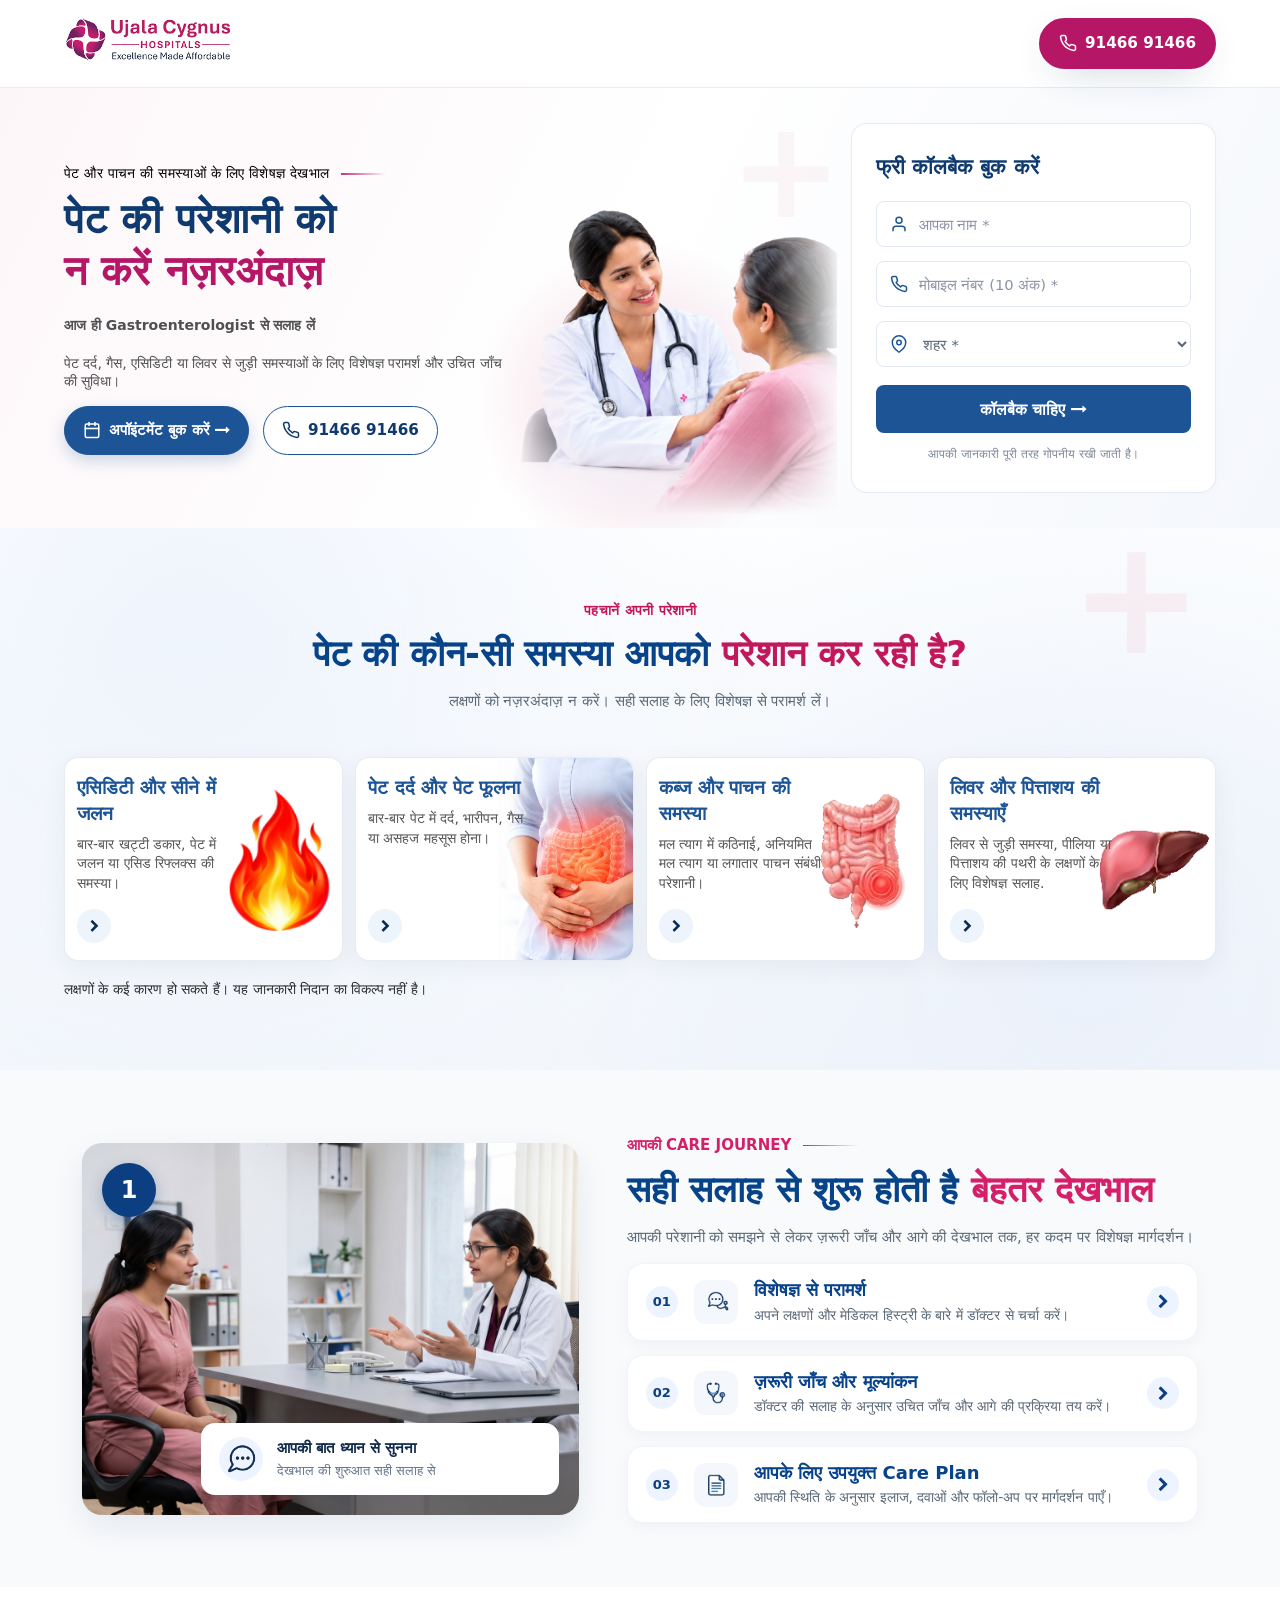
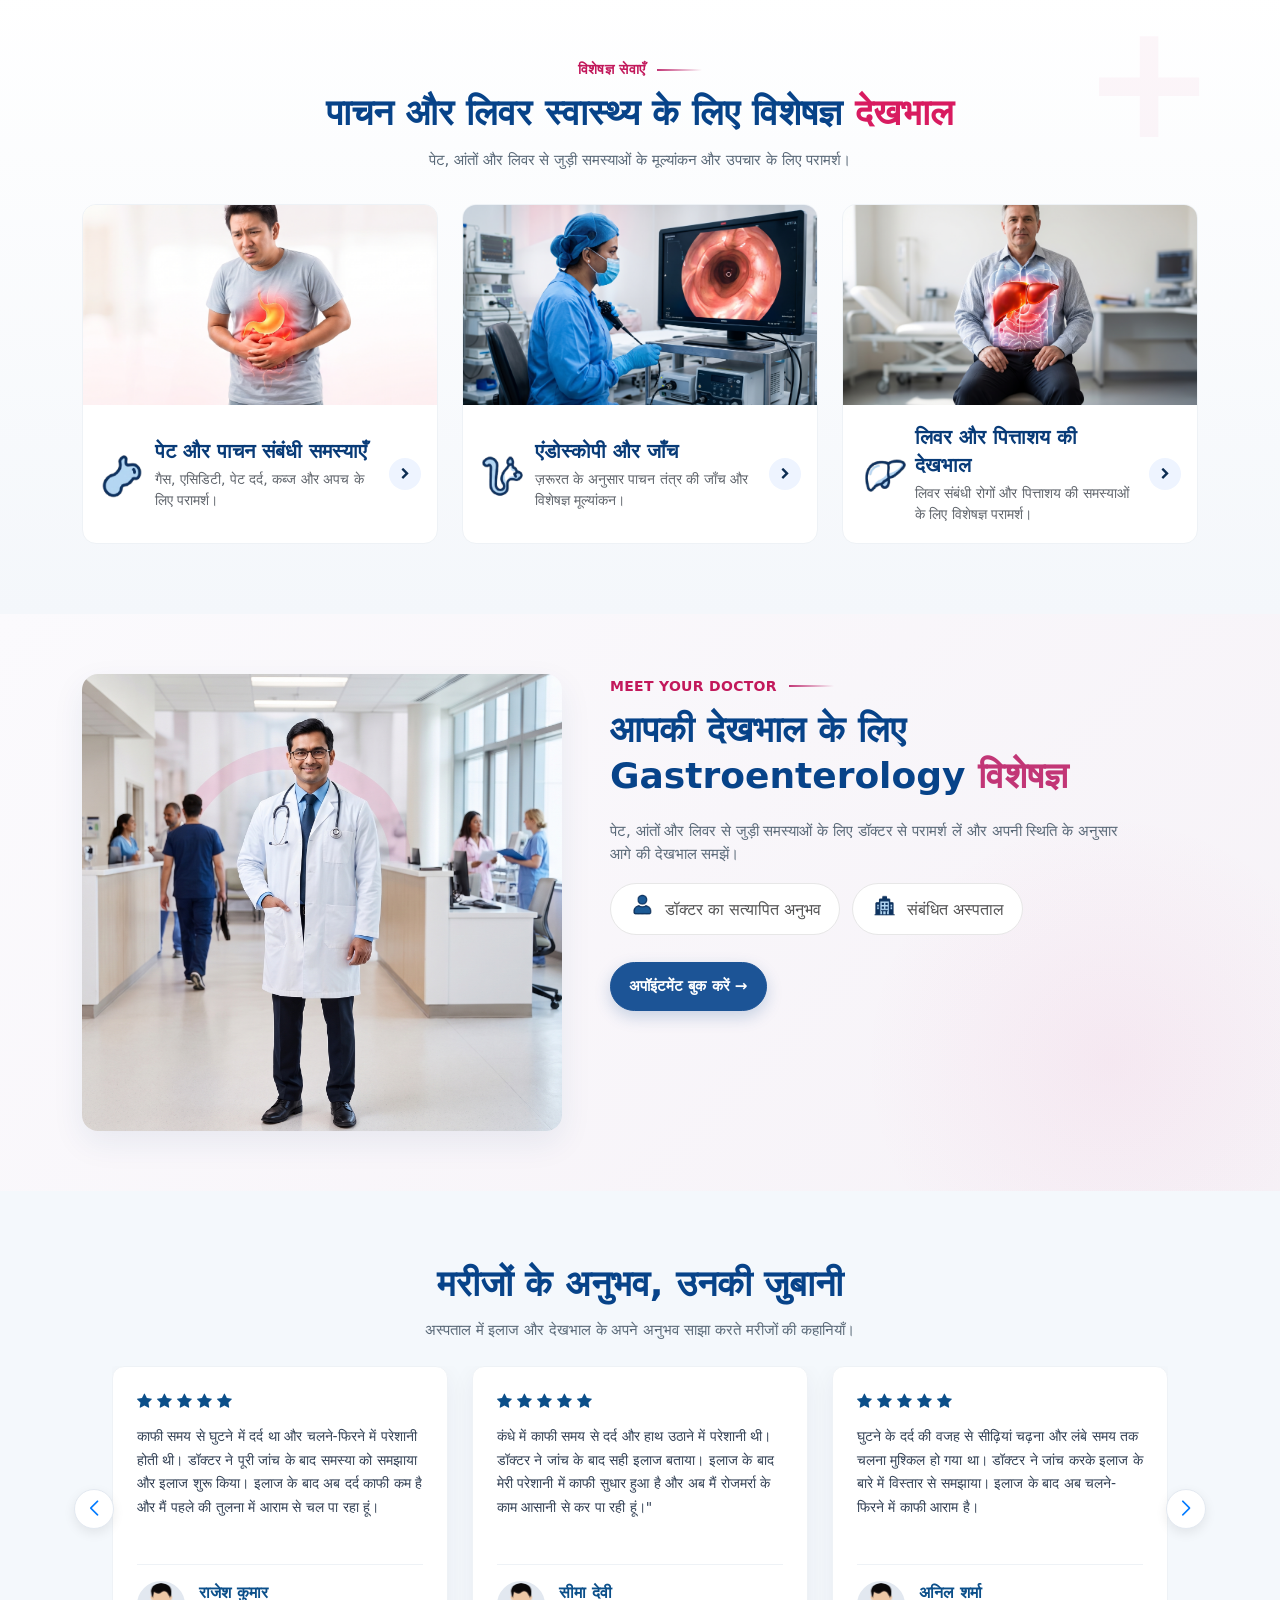
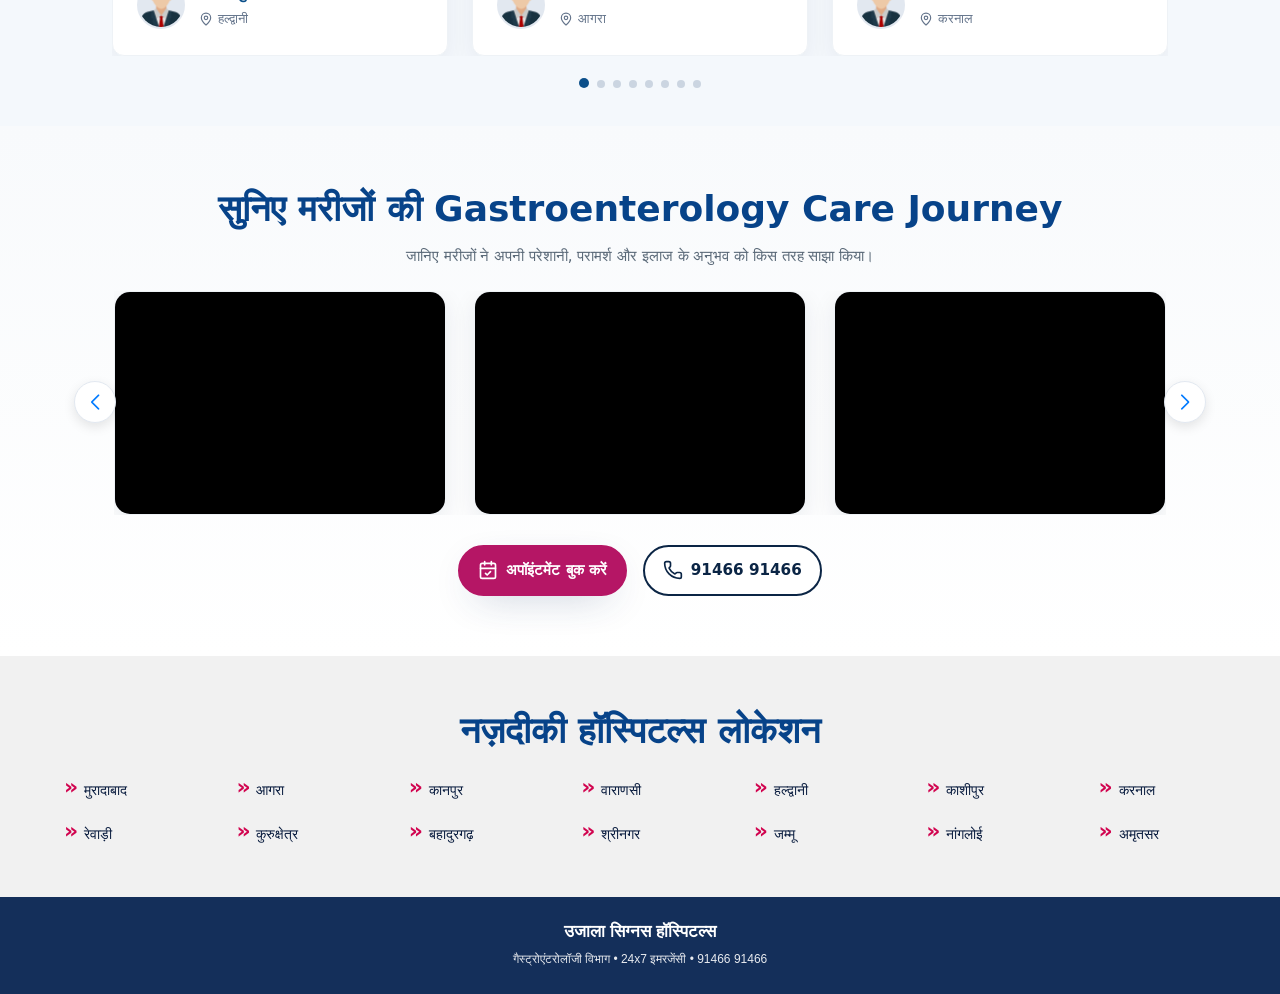
==== commit cb58a4c7: "Redirect lead callback form to thank-you page on submit" ====
--- a/index.html
+++ b/index.html
@@ -43,107 +43,107 @@
     <section class="hero-banner">
         <div class="bg-plus">+</div>
         <div class="bg-circle"></div>
-         <div class="srcn-container">
-        <div class="hero-container">
-            <div class="hero-content">
-                <span class="hero-pink-sub accent-lines section-eyebrow">पेट और पाचन की समस्याओं के लिए विशेषज्ञ
-                    देखभाल</span>
-
-                <h1 class="hero-title">
-                    पेट की परेशानी को
-                    <span class="text-navy"> न करें नज़रअंदाज़
+        <div class="srcn-container">
+            <div class="hero-container">
+                <div class="hero-content">
+                    <span class="hero-pink-sub accent-lines section-eyebrow section-eyebrow">पेट और पाचन की समस्याओं के लिए विशेषज्ञ
+                        देखभाल</span>
+
+                    <h1 class="hero-title">
+                        पेट की परेशानी को
+                        <span class="text-navy"> न करें नज़रअंदाज़
+                        </span>
+                    </h1>
+
+                    <span class="hero-subtitle">
+                        <b>
+                            आज ही Gastroenterologist से सलाह लें
+                        </b>
                     </span>
-                </h1>
-
-                <span class="hero-subtitle">
-                    <b>
-                        आज ही Gastroenterologist से सलाह लें
-                    </b>
-                </span>
-                <p class="hero-subtitle">पेट दर्द, गैस, एसिडिटी या लिवर से जुड़ी समस्याओं के लिए विशेषज्ञ परामर्श और
-                    उचित जाँच की सुविधा।
-                </p>
-
-                <div class="hero-actions">
-                    <a href="#callback-form" class="btn btn-primary">
-                        <svg width="18" height="18" viewBox="0 0 24 24" fill="none" stroke="currentColor"
-                            stroke-width="2" stroke-linecap="round" stroke-linejoin="round">
-                            <rect x="3" y="4" width="18" height="18" rx="2" ry="2"></rect>
-                            <line x1="16" y1="2" x2="16" y2="6"></line>
-                            <line x1="8" y1="2" x2="8" y2="6"></line>
-                            <line x1="3" y1="10" x2="21" y2="10"></line>
-                        </svg>
-                        <span>अपॉइंटमेंट बुक करें <i class="fa fa-long-arrow-right" aria-hidden="true"></i></span>
-                    </a>
-
-                    <a href="tel:9146691466" class="btn btn-outline">
-                        <svg width="18" height="18" viewBox="0 0 24 24" fill="none" stroke="currentColor"
-                            stroke-width="2" stroke-linecap="round" stroke-linejoin="round">
-                            <path
-                                d="M22 16.92v3a2 2 0 0 1-2.18 2 19.79 19.79 0 0 1-8.63-3.07 19.5 19.5 0 0 1-6-6 19.79 19.79 0 0 1-3.07-8.67A2 2 0 0 1 4.11 2h3a2 2 0 0 1 2 1.72 12.84 12.84 0 0 0 .7 2.81 2 2 0 0 1-.45 2.11L8.09 9.91a16 16 0 0 0 6 6l1.27-1.27a2 2 0 0 1 2.11-.45 12.84 12.84 0 0 0 2.81.7A2 2 0 0 1 22 16.92z">
-                            </path>
-                        </svg>
-                        <span>91466 91466</span>
-                    </a>
-                </div>
-            </div>
-            <div class="hero-spacer" aria-hidden="true">
-                <img src="assets/images/compassionate-doctor-patient-consultation-img.png" alt="">
-            </div>
-
-            <div class="form-card" id="callback-form">
-                <h2 class="form-title">फ्री कॉलबैक बुक करें</h2>
-
-                <form action="#" method="post" class="callback-form" id="leadForm">
-                    <div class="input-group">
-                        <span class="input-icon">
+                    <p class="hero-subtitle">पेट दर्द, गैस, एसिडिटी या लिवर से जुड़ी समस्याओं के लिए विशेषज्ञ परामर्श और
+                        उचित जाँच की सुविधा।
+                    </p>
+
+                    <div class="hero-actions">
+                        <a href="#callback-form" class="btn btn-primary">
                             <svg width="18" height="18" viewBox="0 0 24 24" fill="none" stroke="currentColor"
                                 stroke-width="2" stroke-linecap="round" stroke-linejoin="round">
-                                <path d="M20 21v-2a4 4 0 0 0-4-4H8a4 4 0 0 0-4 4v2"></path>
-                                <circle cx="12" cy="7" r="4"></circle>
+                                <rect x="3" y="4" width="18" height="18" rx="2" ry="2"></rect>
+                                <line x1="16" y1="2" x2="16" y2="6"></line>
+                                <line x1="8" y1="2" x2="8" y2="6"></line>
+                                <line x1="3" y1="10" x2="21" y2="10"></line>
                             </svg>
-                        </span>
-                        <input type="text" name="name" placeholder="आपका नाम *" required />
-                    </div>
-
-                    <div class="input-group">
-                        <span class="input-icon">
+                            <span>अपॉइंटमेंट बुक करें <i class="fa fa-long-arrow-right" aria-hidden="true"></i></span>
+                        </a>
+
+                        <a href="tel:9146691466" class="btn btn-outline">
                             <svg width="18" height="18" viewBox="0 0 24 24" fill="none" stroke="currentColor"
                                 stroke-width="2" stroke-linecap="round" stroke-linejoin="round">
                                 <path
                                     d="M22 16.92v3a2 2 0 0 1-2.18 2 19.79 19.79 0 0 1-8.63-3.07 19.5 19.5 0 0 1-6-6 19.79 19.79 0 0 1-3.07-8.67A2 2 0 0 1 4.11 2h3a2 2 0 0 1 2 1.72 12.84 12.84 0 0 0 .7 2.81 2 2 0 0 1-.45 2.11L8.09 9.91a16 16 0 0 0 6 6l1.27-1.27a2 2 0 0 1 2.11-.45 12.84 12.84 0 0 0 2.81.7A2 2 0 0 1 22 16.92z">
                                 </path>
                             </svg>
-                        </span>
-                        <input type="tel" name="phone" placeholder="मोबाइल नंबर (10 अंक) *" pattern="[0-9]{10}"
-                            maxlength="10" required />
-                    </div>
-
-                    <div class="input-group">
-                        <span class="input-icon">
-                            <svg width="18" height="18" viewBox="0 0 24 24" fill="none" stroke="currentColor"
-                                stroke-width="2" stroke-linecap="round" stroke-linejoin="round">
-                                <path d="M21 10c0 7-9 13-9 13s-9-6-9-13a9 9 0 0 1 18 0z"></path>
-                                <circle cx="12" cy="10" r="3"></circle>
-                            </svg>
-                        </span>
-                        <select name="city" required>
-                            <option value="" disabled selected>शहर *</option>
-                            <option value="delhi">दिल्ली</option>
-                            <option value="noida">नोएडा</option>
-                            <option value="sonipat">सोनीपत</option>
-                            <option value="kurukshetra">कुरुक्षेत्र</option>
-                            <option value="varanasi">वाराणसी</option>
-                            <option value="kanpur">कानपुर</option>
-                        </select>
-                    </div>
-
-                    <button type="submit" class="btn-submit">कॉलबैक चाहिए <i class="fa fa-long-arrow-right"
-                            aria-hidden="true"></i></button>
-                </form>
-
-                <p class="privacy-note">आपकी जानकारी पूरी तरह गोपनीय रखी जाती है।</p>
-            </div>
+                            <span>91466 91466</span>
+                        </a>
+                    </div>
+                </div>
+                <div class="hero-spacer" aria-hidden="true">
+                    <img src="assets/images/compassionate-doctor-patient-consultation-img.png" alt="">
+                </div>
+
+                <div class="form-card" id="callback-form">
+                    <h2 class="form-title">फ्री कॉलबैक बुक करें</h2>
+
+                    <form action="thank-you.html" method="get" class="callback-form" id="leadForm">
+                        <div class="input-group">
+                            <span class="input-icon">
+                                <svg width="18" height="18" viewBox="0 0 24 24" fill="none" stroke="currentColor"
+                                    stroke-width="2" stroke-linecap="round" stroke-linejoin="round">
+                                    <path d="M20 21v-2a4 4 0 0 0-4-4H8a4 4 0 0 0-4 4v2"></path>
+                                    <circle cx="12" cy="7" r="4"></circle>
+                                </svg>
+                            </span>
+                            <input type="text" name="name" placeholder="आपका नाम *" required />
+                        </div>
+
+                        <div class="input-group">
+                            <span class="input-icon">
+                                <svg width="18" height="18" viewBox="0 0 24 24" fill="none" stroke="currentColor"
+                                    stroke-width="2" stroke-linecap="round" stroke-linejoin="round">
+                                    <path
+                                        d="M22 16.92v3a2 2 0 0 1-2.18 2 19.79 19.79 0 0 1-8.63-3.07 19.5 19.5 0 0 1-6-6 19.79 19.79 0 0 1-3.07-8.67A2 2 0 0 1 4.11 2h3a2 2 0 0 1 2 1.72 12.84 12.84 0 0 0 .7 2.81 2 2 0 0 1-.45 2.11L8.09 9.91a16 16 0 0 0 6 6l1.27-1.27a2 2 0 0 1 2.11-.45 12.84 12.84 0 0 0 2.81.7A2 2 0 0 1 22 16.92z">
+                                    </path>
+                                </svg>
+                            </span>
+                            <input type="tel" name="phone" placeholder="मोबाइल नंबर (10 अंक) *" pattern="[0-9]{10}"
+                                maxlength="10" required />
+                        </div>
+
+                        <div class="input-group">
+                            <span class="input-icon">
+                                <svg width="18" height="18" viewBox="0 0 24 24" fill="none" stroke="currentColor"
+                                    stroke-width="2" stroke-linecap="round" stroke-linejoin="round">
+                                    <path d="M21 10c0 7-9 13-9 13s-9-6-9-13a9 9 0 0 1 18 0z"></path>
+                                    <circle cx="12" cy="10" r="3"></circle>
+                                </svg>
+                            </span>
+                            <select name="city" required>
+                                <option value="" disabled selected>शहर *</option>
+                                <option value="delhi">दिल्ली</option>
+                                <option value="noida">नोएडा</option>
+                                <option value="sonipat">सोनीपत</option>
+                                <option value="kurukshetra">कुरुक्षेत्र</option>
+                                <option value="varanasi">वाराणसी</option>
+                                <option value="kanpur">कानपुर</option>
+                            </select>
+                        </div>
+
+                        <button type="submit" class="btn-submit">कॉलबैक चाहिए <i class="fa fa-long-arrow-right"
+                                aria-hidden="true"></i></button>
+                    </form>
+
+                    <p class="privacy-note">आपकी जानकारी पूरी तरह गोपनीय रखी जाती है।</p>
+                </div>
             </div>
         </div>
     </section>
@@ -245,66 +245,67 @@
     <section class="care-journey-section" id="care-journey">
         <div class="srcn-container">
             <div class=" care-journey-layout">
- <div class="care-journey-photo">
-                <img src="assets/images/care-journey-consultation-img.webp"
-                    alt="डॉक्टर से पाचन संबंधी समस्या पर परामर्श लेती मरीज़">
-                <span class="journey-photo-number" aria-hidden="true">1</span>
-                <div class="journey-photo-note">
-                    <span class="journey-note-icon"><img src="assets/images/chat-icon-img.webp"
-                            alt="आपकी बात ध्यान से सुनना"></span>
-                    <span>
-                        <strong>आपकी बात ध्यान से सुनना</strong>
-                        <small>देखभाल की शुरुआत सही सलाह से</small>
-                    </span>
-                </div>
-            </div>
-
-            <div class="care-journey-content">
-                <span class="section-eyebrow">आपकी Care Journey</span>
-                <h2 class="section-title">सही सलाह से शुरू होती है <span class="text-highlight">बेहतर देखभाल</span></h2>
-                <p class="section-subtitle">आपकी परेशानी को समझने से लेकर ज़रूरी जाँच और आगे की देखभाल तक, हर कदम पर
-                    विशेषज्ञ मार्गदर्शन।</p>
-                <ol class="journey-steps">
-                    <li class="journey-step">
-                        <span class="journey-step-number">01</span>
-                        <span class="journey-step-icon" aria-hidden="true">
-                            <img src="assets/images/Consultation-img.webp" alt="">
+                <div class="care-journey-photo">
+                    <img src="assets/images/care-journey-consultation-img.webp"
+                        alt="डॉक्टर से पाचन संबंधी समस्या पर परामर्श लेती मरीज़">
+                    <span class="journey-photo-number" aria-hidden="true">1</span>
+                    <div class="journey-photo-note">
+                        <span class="journey-note-icon"><img src="assets/images/chat-icon-img.webp"
+                                alt="आपकी बात ध्यान से सुनना"></span>
+                        <span>
+                            <strong>आपकी बात ध्यान से सुनना</strong>
+                            <small>देखभाल की शुरुआत सही सलाह से</small>
                         </span>
-                        <span class="journey-step-copy">
-                            <strong> विशेषज्ञ से परामर्श</strong>
-                            <small>अपने लक्षणों और मेडिकल हिस्ट्री के बारे में डॉक्टर से चर्चा करें।</small>
-                        </span>
-                        <span class="journey-step-arrow" aria-hidden="true"><i class="fa fa-chevron-right"
-                                aria-hidden="true"></i></span>
-                    </li>
-                    <li class="journey-step">
-                        <span class="journey-step-number">02</span>
-                        <span class="journey-step-icon" aria-hidden="true">
-                            <img src="assets/images/necessary-check-ups-img.webp" alt="">
-                        </span>
-                        <span class="journey-step-copy">
-                            <strong> ज़रूरी जाँच और मूल्यांकन</strong>
-                            <small>डॉक्टर की सलाह के अनुसार उचित जाँच और आगे की प्रक्रिया तय करें।</small>
-                        </span>
-                        <span class="journey-step-arrow" aria-hidden="true"><i class="fa fa-chevron-right"
-                                aria-hidden="true"></i></span>
-                    </li>
-                    <li class="journey-step">
-                        <span class="journey-step-number">03</span>
-                        <span class="journey-step-icon" aria-hidden="true">
-                            <img src="assets/images/treatment-plan.webp" alt="">
-                        </span>
-                        <span class="journey-step-copy">
-                            <strong>आपके लिए उपयुक्त Care Plan</strong>
-                            <small>आपकी स्थिति के अनुसार इलाज, दवाओं और फॉलो-अप पर मार्गदर्शन पाएँ।</small>
-                        </span>
-                        <span class="journey-step-arrow" aria-hidden="true"><i class="fa fa-chevron-right"
-                                aria-hidden="true"></i></span>
-                    </li>
-                </ol>
-            </div>
-            </div>
-           
+                    </div>
+                </div>
+
+                <div class="care-journey-content">
+                    <span class="section-eyebrow">आपकी Care Journey</span>
+                    <h2 class="section-title">सही सलाह से शुरू होती है <span class="text-highlight">बेहतर देखभाल</span>
+                    </h2>
+                    <p class="section-subtitle">आपकी परेशानी को समझने से लेकर ज़रूरी जाँच और आगे की देखभाल तक, हर कदम पर
+                        विशेषज्ञ मार्गदर्शन।</p>
+                    <ol class="journey-steps">
+                        <li class="journey-step">
+                            <span class="journey-step-number">01</span>
+                            <span class="journey-step-icon" aria-hidden="true">
+                                <img src="assets/images/Consultation-img.webp" alt="">
+                            </span>
+                            <span class="journey-step-copy">
+                                <strong> विशेषज्ञ से परामर्श</strong>
+                                <small>अपने लक्षणों और मेडिकल हिस्ट्री के बारे में डॉक्टर से चर्चा करें।</small>
+                            </span>
+                            <span class="journey-step-arrow" aria-hidden="true"><i class="fa fa-chevron-right"
+                                    aria-hidden="true"></i></span>
+                        </li>
+                        <li class="journey-step">
+                            <span class="journey-step-number">02</span>
+                            <span class="journey-step-icon" aria-hidden="true">
+                                <img src="assets/images/necessary-check-ups-img.webp" alt="">
+                            </span>
+                            <span class="journey-step-copy">
+                                <strong> ज़रूरी जाँच और मूल्यांकन</strong>
+                                <small>डॉक्टर की सलाह के अनुसार उचित जाँच और आगे की प्रक्रिया तय करें।</small>
+                            </span>
+                            <span class="journey-step-arrow" aria-hidden="true"><i class="fa fa-chevron-right"
+                                    aria-hidden="true"></i></span>
+                        </li>
+                        <li class="journey-step">
+                            <span class="journey-step-number">03</span>
+                            <span class="journey-step-icon" aria-hidden="true">
+                                <img src="assets/images/treatment-plan.webp" alt="">
+                            </span>
+                            <span class="journey-step-copy">
+                                <strong>आपके लिए उपयुक्त Care Plan</strong>
+                                <small>आपकी स्थिति के अनुसार इलाज, दवाओं और फॉलो-अप पर मार्गदर्शन पाएँ।</small>
+                            </span>
+                            <span class="journey-step-arrow" aria-hidden="true"><i class="fa fa-chevron-right"
+                                    aria-hidden="true"></i></span>
+                        </li>
+                    </ol>
+                </div>
+            </div>
+
         </div>
     </section>
 
@@ -312,10 +313,10 @@
     <section class="services-section" id="services">
         <div class="srcn-container">
             <div class="section-header text-center">
-                <span class="section-eyebrow">विशेषज्ञ सेवाएँ</span>
-                <h2 class="section-title">पाचन और लिवर स्वास्थ्य के लिए विशेषज्ञ <span
+                <span class="section-eyebrow section-pill-badge">विशेषज्ञ सेवाएँ</span>
+                <h2 class="section-title section-title">पाचन और लिवर स्वास्थ्य के लिए विशेषज्ञ <span
                         class="text-highlight">देखभाल</span></h2>
-                <p class="section-subtitle">पेट, आंतों और लिवर से जुड़ी समस्याओं के मूल्यांकन और उपचार के लिए परामर्श।
+                <p class="section-subtitle ">पेट, आंतों और लिवर से जुड़ी समस्याओं के मूल्यांकन और उपचार के लिए परामर्श।
                 </p>
             </div>
 
@@ -377,8 +378,8 @@
             <div class="meet-doctor-photo"><img src="assets/images/meet-doctor-img.webp"
                     alt="पाचन स्वास्थ्य के लिए परामर्श देते डॉक्टर"></div>
             <div class="meet-doctor-content hospital-locations">
-                <span class="section-eyebrow">MEET YOUR DOCTOR</span>
-                <h2 class="section-title">आपकी देखभाल के लिए Gastroenterology <span
+                <span class="section-eyebrow section-pill-badge">MEET YOUR DOCTOR</span>
+                <h2 class="section-title ">आपकी देखभाल के लिए Gastroenterology <span
                         class="text-highlight">विशेषज्ञ</span></h2>
                 <p class="section-subtitle">पेट, आंतों और लिवर से जुड़ी समस्याओं के लिए डॉक्टर से परामर्श लें और अपनी
                     स्थिति के अनुसार आगे की देखभाल समझें।</p>
@@ -413,8 +414,8 @@
 
             <div class="section-heading stats-main-heading hospital-locations">
 
-                <h2>मरीजों के अनुभव, उनकी जुबानी</h2>
-                <p>अस्पताल में इलाज और देखभाल के अपने अनुभव साझा करते मरीजों की कहानियाँ।</p>
+                <h2 class="section-title">मरीजों के अनुभव, उनकी जुबानी</h2>
+                <p class="section-subtitle">अस्पताल में इलाज और देखभाल के अपने अनुभव साझा करते मरीजों की कहानियाँ।</p>
             </div>
 
             <div class="review-slider-wrapper">
@@ -830,8 +831,8 @@
         <div class="srcn-container">
             <div class="section-heading stats-main-heading hospital-locations">
 
-                <h2>सुनिए मरीजों की Gastroenterology Care Journey</h2>
-                <p>जानिए मरीजों ने अपनी परेशानी, परामर्श और इलाज के अनुभव को किस तरह साझा किया।
+                <h2 class="section-title">सुनिए मरीजों की Gastroenterology Care Journey</h2>
+                <p class="section-subtitle">जानिए मरीजों ने अपनी परेशानी, परामर्श और इलाज के अनुभव को किस तरह साझा किया।
 
                 </p>
             </div>
@@ -1094,7 +1095,7 @@
         <div class="srcn-container">
             <div class="hospital-locations">
                 <div class=" stats-main-heading">
-                    <h2>नज़दीकी हॉस्पिटल्स लोकेशन</h2>
+                    <h2 class="section-title">नज़दीकी हॉस्पिटल्स लोकेशन</h2>
                 </div>
 
 
--- a/assets/css/style22.css
+++ b/assets/css/style22.css
@@ -108,18 +108,18 @@
 }
 
 .accent-lines {
-    margin-bottom: 16px;
     color: rgb(0, 0, 0);
     display: inline-flex;
-    font-size: 16px;
-    font-weight: 400;
-    align-items: center;
     gap: 6px;
     width: fit-content;
+    font-size: 14px;
+    font-weight: 400;
+    margin-bottom: 10px;
+    letter-spacing: 0.3px;
 }
 
 .hero-title {
-    font-size: clamp(1.9rem, 3.2vw, 2.75rem);
+    font-size: clamp(1.9rem, 3.2vw, 2.70rem);
     font-weight: 800;
     line-height: 1.25;
     margin-bottom: 16px;
@@ -138,12 +138,13 @@
 }
 
 .hero-subtitle {
-    font-size: 16px;
+    font-size: 14px;
     color: #4e5052;
-    max-width: 441px;
-    margin-bottom: 10px;
-    padding-top: 10px;
+    max-width: 480px;
+    margin-bottom: 15px;
+    padding-top: 17px;
     font-weight: 500;
+    line-height: 132%;
 }
 
 .hero-actions {
@@ -224,7 +225,7 @@
     background-color: var(--white);
     border-radius: 16px;
     padding: 28px 24px;
-    box-shadow: rgba(15, 58, 112, 0.1) 0px 12px 36px;
+    box-shadow: rgb(15 58 112 / 2%) 1px 0px 6px;
     border: 1px solid rgba(226, 232, 240, 0.8);
 }
 
@@ -354,7 +355,7 @@
     letter-spacing: 0.3px;
 }
 
-.problem-section .section-title {
+.section-title {
     font-size: 36px;
     font-weight: 800;
     color: rgb(7, 67, 137);
@@ -366,7 +367,7 @@
     color: rgb(194, 24, 91);
 }
 
-.problem-section .section-subtitle {
+.section-subtitle {
     font-size: 15px;
     color: rgb(90, 105, 120);
     margin: 0px;
@@ -495,7 +496,7 @@
 }
 
 .problem-disclaimer-text {
-    font-size: 18px;
+    font-size: 14px;
     color: rgb(43 44 46);
     margin: 18px 0px 0px;
     text-align: left;
@@ -607,7 +608,7 @@
 
 .care-journey-content .section-eyebrow {
     color: rgb(214, 31, 105);
-    font-size: 17px;
+    font-size: 15px;
     font-weight: 700;
     display: inline-flex;
     align-items: center;
@@ -623,25 +624,12 @@
     background: linear-gradient(90deg, rgb(214, 31, 105) 0%, rgba(214, 31, 105, 0) 100%);
 }
 
-.care-journey-content .section-title {
-    color: rgb(10, 63, 131);
-    font-size: 32px;
-    font-weight: 800;
-    line-height: 1.25;
-    margin: 0px 0px 10px;
-}
 
 .care-journey-content .section-title .text-highlight {
     color: rgb(214, 31, 105);
 }
 
-.care-journey-content .section-subtitle {
-    color: rgb(109, 112, 116);
-    font-size: 16.5px;
-    line-height: 1.55;
-    margin: 0px 0px 24px;
-    font-weight: 500;
-}
+.care-journey-content .section-subtitle {margin-bottom: 15px;}
 
 .journey-steps {
     list-style: none;
@@ -718,10 +706,11 @@
 }
 
 .journey-step-copy small {
-    color: rgb(97, 98, 100);
+    font-weight: 500;
     font-size: 14px;
-    line-height: 1.4;
-    font-weight: 500;
+    color: rgb(90, 105, 120);
+    margin: 0px;
+    line-height: 1.5;
 }
 
 .journey-step-arrow {
@@ -776,32 +765,10 @@
     text-align: center;
 }
 
-.services-section .section-eyebrow {
-    display: inline-block;
-    color: rgb(216, 27, 96);
-    font-size: 14px;
-    font-weight: 700;
-    margin-bottom: 8px;
-    letter-spacing: 0.5px;
-}
-
-.services-section .section-title {
-    font-size: 36px;
-    font-weight: 800;
-    color: rgb(14, 69, 135);
-    margin: 0px 0px 12px;
-    line-height: 1.3;
-}
+
 
 .services-section .section-title .text-highlight {
     color: rgb(216, 27, 96);
-}
-
-.services-section .section-subtitle {
-    font-size: 15px;
-    color: rgb(100, 116, 139);
-    margin: 0px;
-    line-height: 1.6;
 }
 
 .cards-grid {
@@ -821,8 +788,6 @@
     transition: transform 0.3s, box-shadow 0.3s;
 }
 
-.service-card:hover {
-}
 
 .card-image-wrap {
     width: 100%;
@@ -873,7 +838,7 @@
 }
 
 .card-title {
-    font-size: 18px;
+    font-size: 20px;
     font-weight: 700;
     color: rgb(8, 59, 120);
     margin: 0px 0px 4px;
@@ -881,7 +846,7 @@
 }
 
 .card-desc {
-    font-size: 15px;
+    font-size: 14px;
     color: rgb(96, 101, 108);
     margin: 0px;
     line-height: 1.5;
@@ -959,19 +924,14 @@
     flex: 1 1 0%;
 }
 
-.meet-doctor-content .section-eyebrow {
+.section-eyebrow {
     display: inline-flex;
     align-items: center;
     gap: 12px;
-    font-size: 13px;
-    font-weight: 700;
-    letter-spacing: 1px;
     text-transform: uppercase;
-    color: rgb(194, 54, 118);
-    margin-bottom: 12px;
-}
-
-.meet-doctor-content .section-eyebrow::after {
+}
+
+.section-eyebrow::after {
     content: "";
     display: inline-block;
     width: 45px;
@@ -989,11 +949,8 @@
 }
 
 .meet-doctor-content .section-subtitle {
-    font-size: 16px;
-    line-height: 1.6;
-    color: rgb(85, 96, 112);
-    margin: 0px 0px 24px;
-    max-width: 520px;
+    max-width: 522px;
+    margin-bottom: 18px;
 }
 
 .doctor-highlights {
@@ -1074,10 +1031,7 @@
     padding: 0px 20px;
 }
 
-.reviews-section .stats-main-heading {
-    text-align: center;
-    margin-bottom: 45px;
-}
+
 
 .review-slider-wrapper {
     position: relative;
@@ -1130,7 +1084,7 @@
 }
 
 .review-card-content-area p {
-    font-size: 14.5px;
+    font-size: 14px;
     line-height: 1.7;
     color: rgb(51, 65, 85);
     margin: 0px;
@@ -1250,10 +1204,7 @@
     padding: 0px 20px;
 }
 
-.stats-main-heading {
-    text-align: center;
-    margin-bottom: 40px;
-}
+.stats-main-heading {text-align: center;margin-bottom: 24px;}
 
 .video-section-area .section-eyebrow {
     display: inline-block;
@@ -1263,19 +1214,12 @@
     margin-bottom: 8px;
 }
 
-.stats-main-heading h2 {
-}
 
 .stats-main-heading h2 span {
     color: rgb(194, 24, 91);
 }
 
-.stats-main-heading p {
-    font-size: 1rem;
-    color: rgb(100, 116, 139);
-    max-width: 720px;
-    margin: 0px auto;
-}
+
 
 .video-slider-wrapper {
     position: relative;
@@ -1399,8 +1343,7 @@
     flex-wrap: wrap;
 }
 
-.video-card-btns .btn {
-}
+
 
 .video-card-btns .btn svg {
     width: 20px;
@@ -1430,16 +1373,17 @@
     flex-wrap: wrap;
     align-items: center;
     gap: 12px;
-    margin-bottom: 10px;
+    margin-bottom: 27px;
 }
 
 .trust-badge {
     display: inline-flex;
     align-items: center;
     gap: 10px;
-    background-color: rgb(251, 251, 251);
+    background-color: #fff;
     padding: 8px 18px;
     border-radius: 9999px;
+    border: 1px solid #e7e7e7;
 }
 
 .trust-badge-icon img {
@@ -1471,13 +1415,7 @@
     width: 100%;
 }
 
-.hospital-locations h2 {
-    font-weight: 800;
-    color: rgb(30, 60, 108);
-    text-align: center;
-    line-height: 129%;
-    font-size: clamp(24px, 3vw, 35px);
-}
+
 
 .hospital-locations ul.menu-footer-our-hospitals-list {
     width: 100%;
@@ -1573,8 +1511,6 @@
     max-width: 100%;
 }
 
-.hero-container, .container, .srcn-container {
-}
 
 @media (max-width: 1024px) {
     .hero-container {
@@ -1609,7 +1545,7 @@
     }
 
     .hero-subtitle {
-        margin: 0px auto 22px;
+    font-size: 14px;
     }
 
     .hero-actions {
@@ -1632,7 +1568,7 @@
         gap: 18px;
     }
 
-    .problem-section .section-title {
+    .section-title {
         font-size: 30px;
     }
 }
@@ -1787,8 +1723,8 @@
         font-size: 26px;
     }
 
-    .meet-doctor-content .section-subtitle {
-        font-size: 15px;
+    .section-subtitle {
+        font-size: 14px;
         margin-bottom: 20px;
     }
 
@@ -1813,9 +1749,6 @@
         padding: 50px 0px;
     }
 
-    .reviews-section .stats-main-heading h2 {
-        font-size: 24px;
-    }
 
     .review-slider-wrapper {
         padding: 0px;
@@ -1847,10 +1780,6 @@
 
     .stats-main-heading h2 {
         font-size: 1.45rem;
-    }
-
-    .stats-main-heading p {
-        font-size: 0.9rem;
     }
 
     .video-slider-wrapper {
@@ -2051,11 +1980,10 @@
     }
 
     .hero-title {
-        font-size: clamp(1.75rem, 6vw, 2.25rem);
+        font-size: 28px;
     }
 
     .hero-subtitle {
-        margin: 0px auto 20px;
     }
 
     .hero-actions {
@@ -2125,8 +2053,9 @@
 }
 
 @media (max-width: 600px) {
-    .srcn-container, .reviews-section .container, .video-section-area .container {
-    }
+     .problem-card-title{
+            max-width: 100%;
+     }
 
     .problem-cards-grid, .services-section .cards-grid {
         grid-template-columns: minmax(0px, 1fr);
@@ -2164,6 +2093,7 @@
     .journey-step-number, .journey-step-arrow {
         width: 28px;
         height: 28px;
+        display: none;
     }
 
     .journey-step-icon {
@@ -2177,11 +2107,11 @@
     }
 
     .journey-step-copy strong {
-        font-size: 14px;
+        font-size: 17px;
     }
 
     .journey-step-copy small {
-        font-size: 12px;
+        font-size: 13px;
     }
 
     .doctor-highlights {
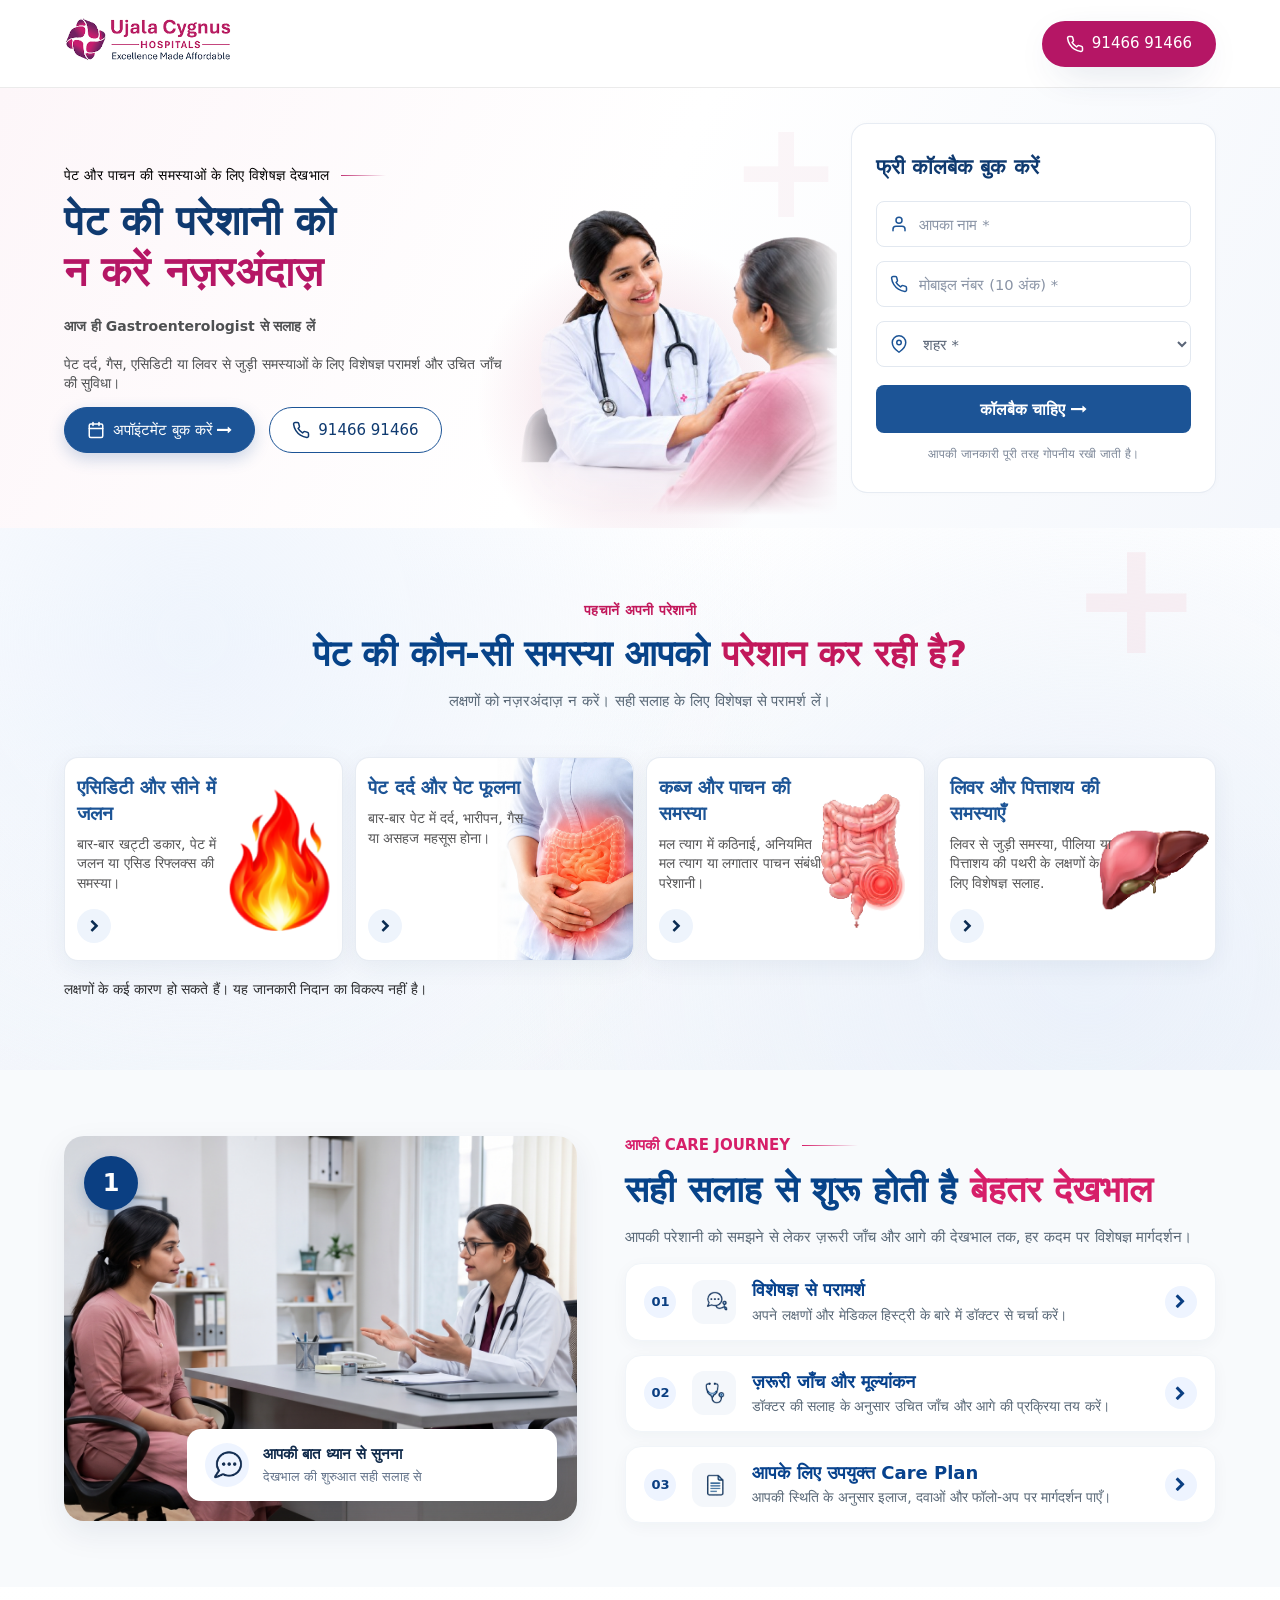
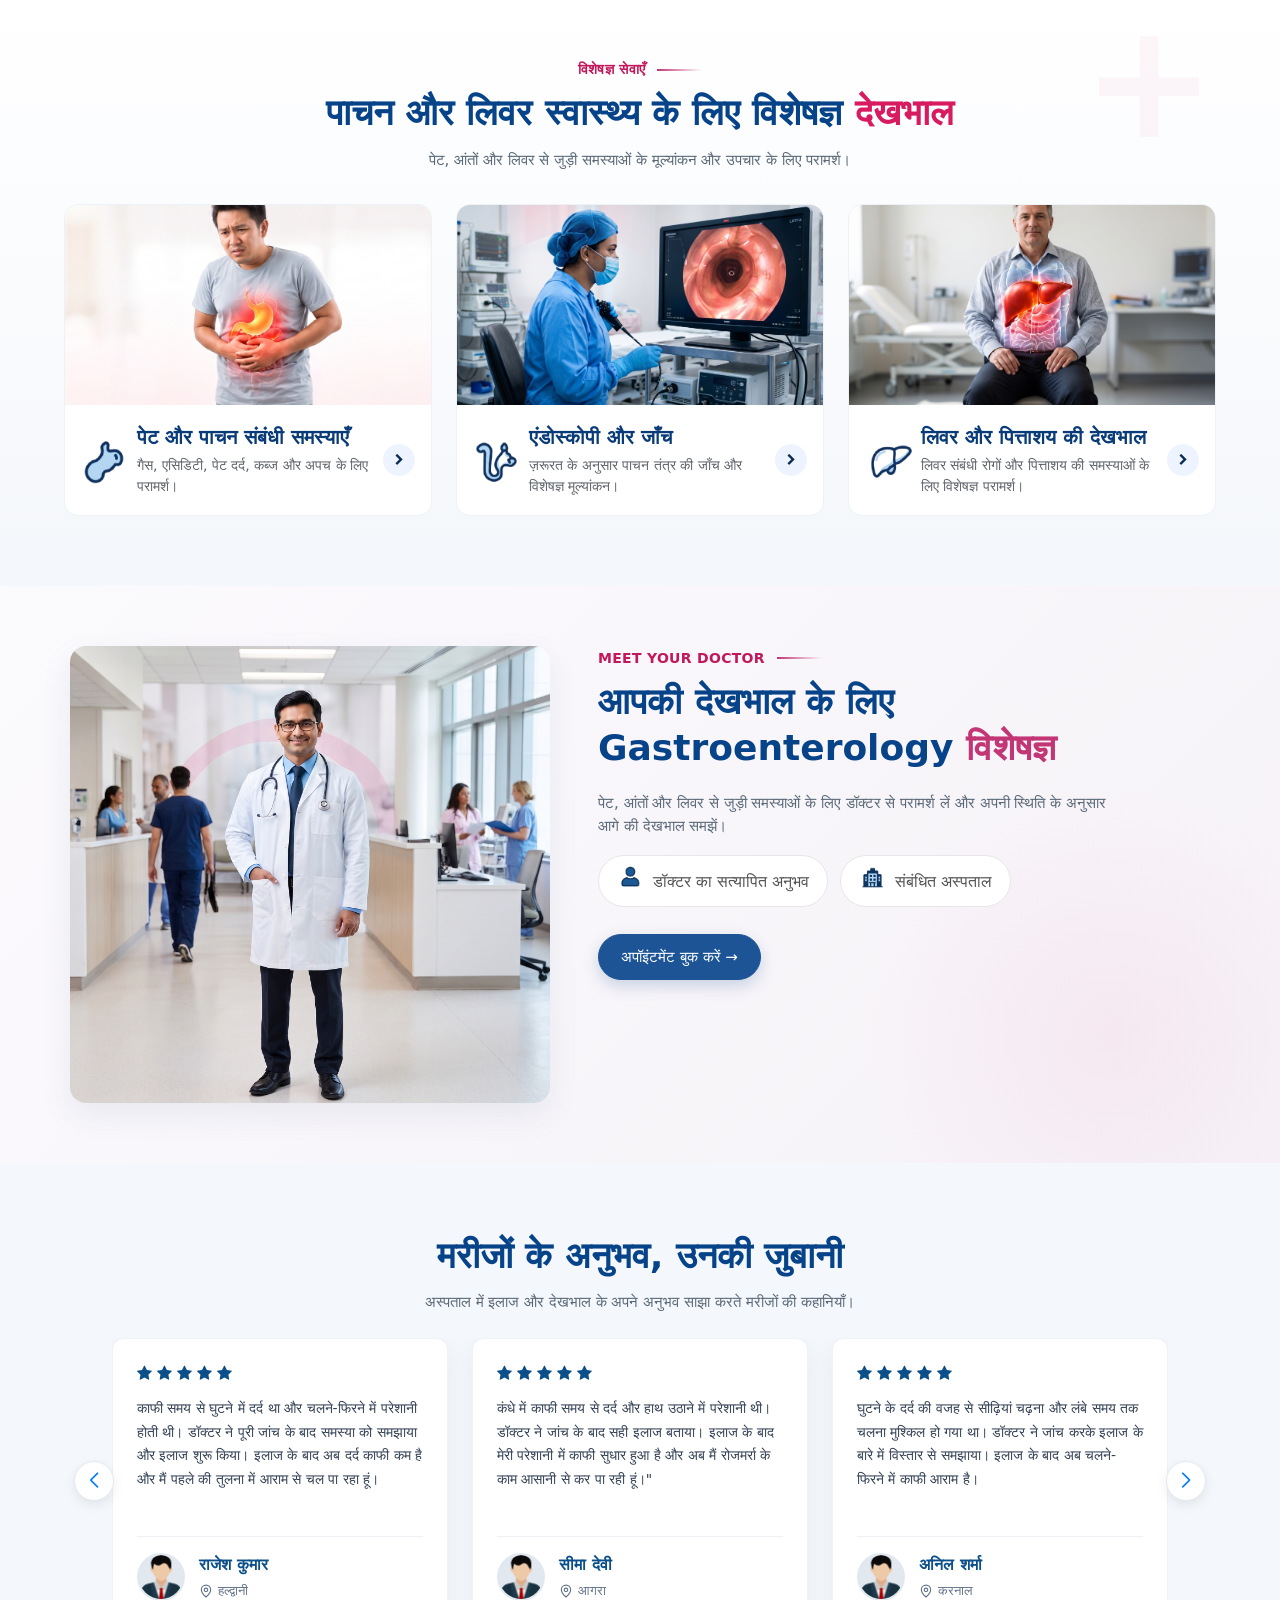
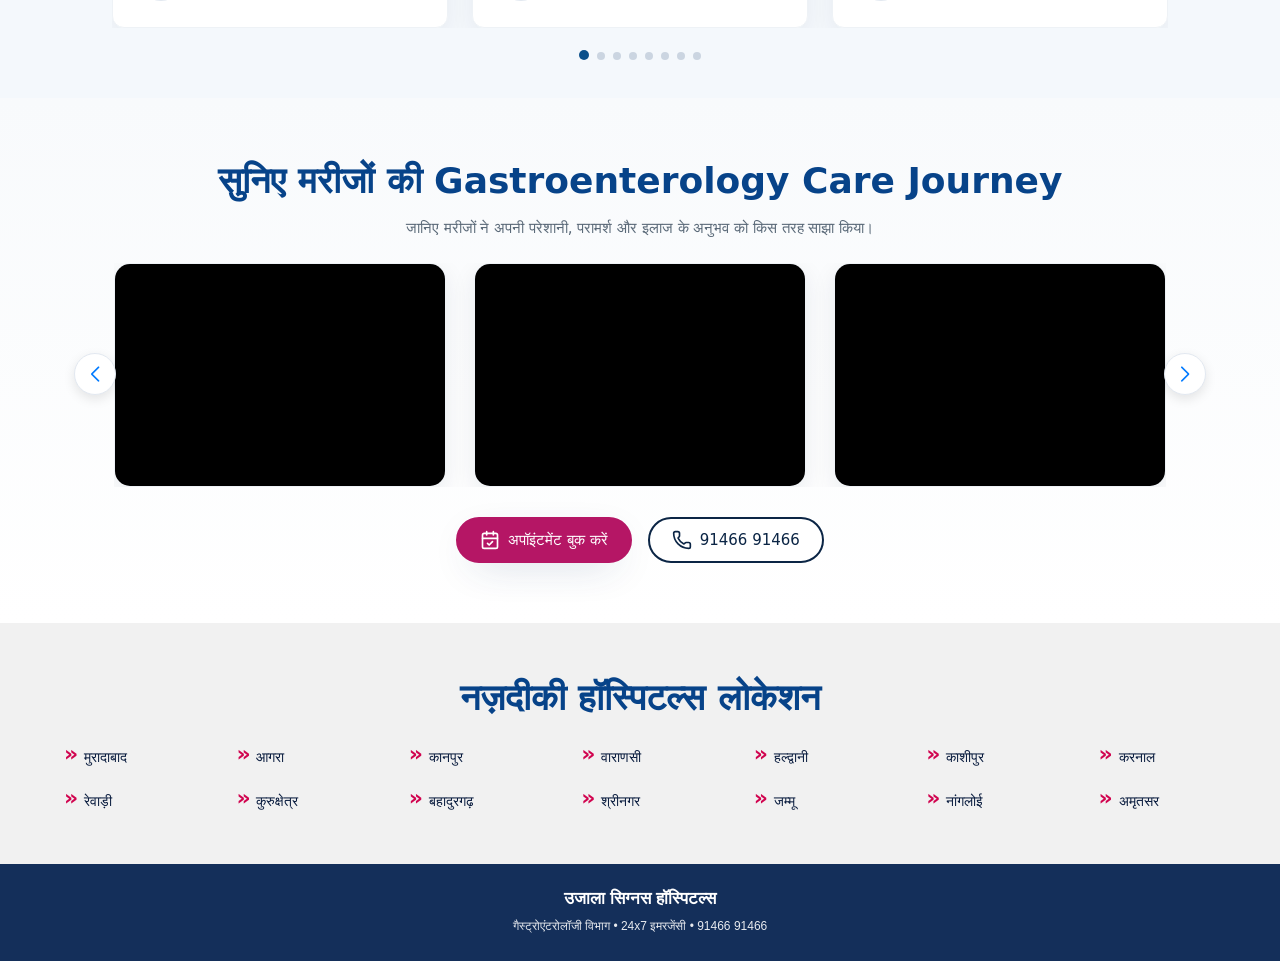
==== commit 67b729c1: "Consolidate styles into style.css, improve mobile responsiveness and thank-you card" ====
--- a/index.html
+++ b/index.html
@@ -14,7 +14,7 @@
     <link
         href="https://fonts.googleapis.com/css2?family=Outfit:wght@400;500;600;700;800&family=Mukta:wght@400;500;600;700;800&family=Plus+Jakarta+Sans:ital,wght@0,300;0,400;0,500;0,600;0,700;0,800;1,400&display=swap"
         rel="stylesheet">
-    <link rel="stylesheet" href="assets/css/style22.css">
+    <link rel="stylesheet" href="assets/css/style.css">
     <link rel="stylesheet" href="https://cdn.jsdelivr.net/npm/swiper@11/swiper-bundle.min.css" />
     <link rel="stylesheet" href="https://cdnjs.cloudflare.com/ajax/libs/font-awesome/4.7.0/css/font-awesome.min.css">
 </head>
--- a/assets/css/style.css
+++ b/assets/css/style.css
@@ -0,0 +1,2284 @@
+:root {
+    --navy: #0f3a70;
+    --blue: #1c5496;
+    --blue-hover: #144178;
+    --pink: #c2185b;
+    --text-muted: #5a6577;
+    --border-color: #e2e8f0;
+    --white: #ffffff;
+}
+
+a {
+    color: inherit;
+    text-decoration: none;
+}
+
+* {
+    margin: 0px;
+    padding: 0px;
+    box-sizing: border-box;
+}
+
+body {
+    font-family: "Noto Sans Devanagari", system-ui, -apple-system, sans-serif;
+    background-color: rgb(255, 255, 255);
+    color: var(--navy);
+    line-height: 1.5;
+}
+
+header#navbar {
+    padding: 18px 0px;
+    position: sticky;
+    top: 0px;
+    z-index: 1000;
+    background-color: rgb(255, 255, 255);
+    border-bottom: 1px solid rgba(0, 0, 0, 0.08);
+}
+
+.nav-container {
+    min-height: 44px;
+    display: flex;
+    align-items: center;
+    justify-content: space-between;
+}
+
+.header-logo-img {
+    width: 180px;
+    height: 44px;
+    object-fit: contain;
+    object-position: left center;
+}
+
+.btn-speak-expert {
+    border: 2px solid rgb(181, 22, 101);
+    box-shadow: oklch(0.36 0.09 259 / 0.45) 0px 12px 40px -18px;
+    color: rgb(255, 255, 255) !important;
+    background: rgb(181, 22, 101) !important;
+}
+
+.btn-speak-expert, .btn-primary {
+    color: rgba(255, 255, 255, 0.49);
+    background: oklch(0.96 0.02 250 / 0.86);
+}
+
+.hero-banner {
+    width: 100%;
+    min-height: 440px;
+    background: linear-gradient(115deg, rgb(253, 246, 249) 0%, rgb(255, 255, 255) 48%, rgb(244, 247, 252) 100%);
+    position: relative;
+    display: flex;
+    align-items: center;
+    justify-content: center;
+    padding: 30px 0;
+    overflow: hidden;
+}
+
+.hero-container {
+    position: relative;
+    z-index: 1;
+    width: 100%;
+    display: grid;
+    grid-template-columns: 1.15fr 0.85fr 0.95fr;
+    align-items: center;
+    gap: 9px;
+}
+
+.bg-plus {
+    position: absolute;
+    top: 15px;
+    left: 57%;
+    font-size: 135px;
+    font-weight: 700;
+    color: rgba(184, 41, 99, 0.043);
+    line-height: 1;
+    pointer-events: none;
+    user-select: none;
+}
+
+.bg-circle {
+    position: absolute;
+    bottom: -40px;
+    left: 50%;
+    transform: translateX(-50%);
+    width: 330px;
+    height: 330px;
+    background: radial-gradient(circle, rgba(184, 41, 99, 0.19) 0%, rgba(255, 255, 255, 0) 70%);
+    border-radius: 50%;
+    pointer-events: none;
+}
+
+.accent-lines {
+    color: rgb(0, 0, 0);
+    display: inline-flex;
+    gap: 6px;
+    width: fit-content;
+    font-size: 14px;
+    font-weight: 400;
+    margin-bottom: 10px;
+    letter-spacing: 0.3px;
+}
+
+.hero-title {
+    font-size: clamp(1.9rem, 3.2vw, 2.70rem);
+    font-weight: 800;
+    line-height: 1.25;
+    margin-bottom: 16px;
+}
+
+.hero-title span {
+    display: block;
+}
+
+.text-navy {
+    color: rgb(181, 22, 101);
+}
+
+.text-pink {
+    color: var(--pink);
+}
+
+.hero-subtitle {
+    font-size: 14px;
+    color: #4e5052;
+    max-width: 480px;
+    margin-bottom: 15px;
+    padding-top: 17px;
+    font-weight: 500;
+    line-height: 132%;
+}
+
+.hero-actions {
+    display: flex;
+    flex-wrap: wrap;
+    gap: 14px;
+}
+
+.btn {
+    display: inline-flex;
+    align-items: center;
+    justify-content: center;
+    gap: 8px;
+    text-decoration: none;
+    transition: 0.25s;
+    white-space: nowrap;
+    min-height: 46px;
+    padding: 9px 22px;
+    border-radius: 30px;
+    font-size: 15px;
+}
+
+.btn-primary {
+    background-color: var(--blue);
+    color: var(--white);
+    border: 1.5px solid var(--blue);
+    box-shadow: rgba(28, 84, 150, 0.22) 0px 6px 16px;
+}
+
+.btn-primary:hover {
+    background-color: var(--blue-hover);
+    border-color: var(--blue-hover);
+    transform: translateY(-1px);
+}
+
+.btn-outline {
+    background-color: var(--white);
+    color: var(--navy);
+    border: 1.5px solid var(--blue);
+}
+
+.btn-outline:hover {
+    background-color: rgb(240, 246, 252);
+}
+
+.hero-spacer {
+    flex: 1 1 0%;
+    display: flex;
+    justify-content: center;
+    align-items: flex-end;
+    align-self: flex-end;
+    position: relative;
+    top: 22px;
+    -webkit-mask-image: linear-gradient(to right, transparent 0%, black 22%),
+        linear-gradient(to left, transparent 0%, black 22%),
+        linear-gradient(to bottom, transparent 0%, black 22%),
+        linear-gradient(to top, transparent 0%, black 22%);
+    mask-image: 
+        linear-gradient(to right, transparent 0%, black 22%),
+        linear-gradient(to left, transparent 0%, black 22%),
+        linear-gradient(to bottom, transparent 0%, black 22%),
+        linear-gradient(to top, transparent 0%, black 22%);
+    -webkit-mask-composite: source-in;
+    mask-composite: intersect;
+}
+
+.hero-spacer img{
+        max-width: 100%;
+    height: auto;
+    max-height: 370px;
+    object-fit: contain;
+    display: block;
+    mix-blend-mode: multiply;
+
+}
+
+.form-card {
+    background-color: var(--white);
+    border-radius: 16px;
+    padding: 28px 24px;
+    box-shadow: rgb(15 58 112 / 2%) 1px 0px 6px;
+    border: 1px solid rgba(226, 232, 240, 0.8);
+}
+
+.form-title {
+    font-size: 1.3rem;
+    font-weight: 700;
+    color: var(--navy);
+    margin-bottom: 18px;
+}
+
+.callback-form {
+    display: flex;
+    flex-direction: column;
+    gap: 14px;
+}
+
+.input-group {
+    position: relative;
+    display: flex;
+    align-items: center;
+}
+
+.input-icon {
+    position: absolute;
+    left: 14px;
+    color: var(--blue);
+    display: flex;
+    align-items: center;
+    pointer-events: none;
+}
+
+.input-group input, .input-group select {
+    width: 100%;
+    height: 46px;
+    padding: 0px 14px 0px 42px;
+    border: 1px solid var(--border-color);
+    border-radius: 8px;
+    font-family: inherit;
+    font-size: 0.92rem;
+    color: var(--navy);
+    background-color: var(--white);
+    outline: none;
+    transition: border-color 0.2s, box-shadow 0.2s;
+}
+
+.input-group input::placeholder {
+    color: rgb(138, 148, 166);
+}
+
+.input-group select {
+    color: rgb(90, 101, 119);
+    cursor: pointer;
+}
+
+.input-group input:focus, .input-group select:focus {
+    border-color: var(--blue);
+    box-shadow: rgba(28, 84, 150, 0.12) 0px 0px 0px 3px;
+}
+
+.btn-submit {
+    width: 100%;
+    height: 48px;
+    margin-top: 4px;
+    background-color: var(--blue);
+    color: var(--white);
+    border-width: medium;
+    border-style: none;
+    border-color: currentcolor;
+    border-image: none;
+    border-radius: 8px;
+    font-family: inherit;
+    font-size: 1rem;
+    font-weight: 600;
+    cursor: pointer;
+    transition: background-color 0.2s;
+}
+
+.btn-submit:hover {
+    background-color: var(--blue-hover);
+}
+
+.privacy-note {
+    margin-top: 12px;
+    text-align: center;
+    font-size: 0.78rem;
+    color: rgb(124, 135, 152);
+}
+
+.problem-section {
+    padding: 70px 0px;
+    background: radial-gradient(circle at 15% 20%, rgba(235, 242, 252, 0.8) 0%, transparent 50%), radial-gradient(circle at 85% 80%, rgba(230, 238, 250, 0.7) 0%, transparent 50%), linear-gradient(rgb(255, 255, 255) 0%, rgb(244, 247, 251) 100%);
+    position: relative;
+    overflow: hidden;
+}
+
+.problem-section::after {
+    content: "+";
+    position: absolute;
+    top: -10px;
+    right: 6%;
+    font-size: 160px;
+    font-weight: 800;
+    line-height: 1;
+    color: rgba(244, 214, 224, 0.35);
+    pointer-events: none;
+    z-index: 0;
+}
+
+.srcn-container {
+    max-width: 1284px;
+    margin: 0px auto;
+    width: 90%;
+}
+
+.problem-section .section-header.text-center {
+    text-align: center;
+    max-width: 859px;
+    margin: 0px auto 45px;
+}
+
+.section-pill-badge {
+    display: inline-block;
+    color: rgb(194, 24, 91);
+    font-size: 14px;
+    font-weight: 700;
+    margin-bottom: 10px;
+    letter-spacing: 0.3px;
+}
+
+.section-title {
+    font-size: 36px;
+    font-weight: 800;
+    color: rgb(7, 67, 137);
+    margin: 0px 0px 12px;
+    line-height: 1.3;
+}
+
+.problem-section .section-title .text-highlight {
+    color: rgb(194, 24, 91);
+}
+
+.section-subtitle {
+    font-size: 15px;
+    color: rgb(90, 105, 120);
+    margin: 0px;
+    line-height: 1.5;
+}
+
+.problem-cards-grid {
+    display: grid;
+    grid-template-columns: repeat(4, 1fr);
+    gap: 12px;
+}
+
+.problem-card {
+    background: rgb(255, 255, 255);
+    border-radius: 14px;
+    padding: 17px 12px;
+    box-shadow: rgba(11, 44, 82, 0.06) 0px 6px 24px;
+    border: 1px solid rgba(226, 232, 240, 0.8);
+    display: flex;
+    flex-direction: column;
+    justify-content: space-between;
+    position: relative;
+    overflow: hidden;
+    min-height: 200px;
+    transition: transform 0.3s, box-shadow 0.3s;
+}
+
+.problem-card:hover {
+    transform: translateY(-4px);
+    box-shadow: rgba(11, 44, 82, 0.1) 0px 10px 28px;
+}
+
+.problem-card-inner {
+    display: flex;
+    align-items: flex-start;
+    justify-content: space-between;
+    gap: 10px;
+    margin-bottom: 16px;
+}
+
+.problem-card-content {
+    min-width: 0px;
+    flex: 1 1 auto;
+    position: relative;
+    z-index: 2;
+}
+
+.problem-card-title {
+    font-size: 19px;
+    font-weight: 700;
+    color: rgb(28, 84, 150);
+    margin: 0px 0px 8px;
+    line-height: 1.35;
+    max-width: 162px;
+}
+
+.problem-card-desc {
+    margin-top: 5px;
+    color: rgb(85 85 86);
+    font-size: 14px;
+    line-height: 1.4;
+    margin-bottom: 0px;
+    max-width: 166px;
+    font-weight: 500;
+}
+
+.problem-card-visual {
+    position: absolute;
+    right: 0px;
+    top: 0px;
+    bottom: 0px;
+    width: 137px;
+    height: 100%;
+    flex: 0 0 auto;
+    border-radius: 0px 14px 14px 0px;
+    overflow: hidden;
+}
+
+.problem-card-icon {
+    width: 100%;
+    height: 100%;
+    transition: transform 0.25s;
+    object-fit: cover;
+}
+
+.problem-card-arrow {
+    width: 34px;
+    height: 34px;
+    border-radius: 50%;
+    background-color: rgb(238, 244, 252);
+    color: rgb(11, 44, 82);
+    display: inline-flex;
+    align-items: center;
+    justify-content: center;
+    text-decoration: none;
+    font-size: 13px;
+    transition: background-color 0.25s, color 0.25s, transform 0.25s;
+    z-index: 2;
+}
+.problem-card:nth-child(1) .problem-card-icon {
+        width: 112px;
+    height: auto;
+    position: relative;
+    top: 25px;
+    left: 20px;
+}
+
+.problem-card:nth-child(3) .problem-card-icon {
+       width: 112px;
+    height: auto;
+    position: relative;
+    top: 25px;
+    left: 20px;
+}
+
+.problem-card:nth-child(4) .problem-card-icon {
+      width: 112px;
+    height: auto;
+    position: relative;
+    top: 25px;
+    left: 20px;
+}
+.problem-card-arrow:hover {
+    background-color: rgb(11, 44, 82);
+    color: rgb(255, 255, 255);
+}
+
+.problem-disclaimer-text {
+    font-size: 14px;
+    color: rgb(43 44 46);
+    margin: 18px 0px 0px;
+    text-align: left;
+    font-weight: 400;
+}
+
+.care-journey-section {
+    background-color: rgb(248, 250, 252);
+    padding: 64px 0px;
+}
+
+.care-journey-layout {
+    display: grid;
+    grid-template-columns: 1fr 1.15fr;
+    gap: 48px;
+    align-items: center;
+}
+
+.care-journey-photo {
+    position: relative;
+    border-radius: 20px;
+    overflow: hidden;
+    box-shadow: rgba(15, 41, 74, 0.08) 0px 12px 32px;
+    aspect-ratio: 4 / 3;
+}
+
+.care-journey-photo img {
+    width: 100%;
+    height: 100%;
+    object-fit: cover;
+    display: block;
+}
+
+.journey-photo-number {
+    position: absolute;
+    top: 20px;
+    left: 20px;
+    width: 54px;
+    height: 54px;
+    border-radius: 50%;
+    background-color: rgb(11, 63, 130);
+    color: rgb(255, 255, 255);
+    font-size: 24px;
+    font-weight: 700;
+    display: flex;
+    align-items: center;
+    justify-content: center;
+    box-shadow: rgba(11, 63, 130, 0.3) 0px 6px 16px;
+}
+
+.journey-photo-note {
+    position: absolute;
+    bottom: 20px;
+    right: 20px;
+    left: 24%;
+    background-color: rgb(255, 255, 255);
+    border-radius: 14px;
+    padding: 14px 18px;
+    display: flex;
+    align-items: center;
+    gap: 14px;
+    box-shadow: rgba(15, 41, 74, 0.12) 0px 10px 28px;
+}
+
+.journey-note-icon {
+    width: 44px;
+    height: 44px;
+    border-radius: 50%;
+    background-color: rgb(238, 244, 255);
+    color: rgb(11, 63, 130);
+    font-size: 22px;
+    font-weight: 700;
+    display: flex;
+    align-items: center;
+    justify-content: center;
+    flex-shrink: 0;
+}
+
+.journey-note-icon img {
+    width: 74%;
+    height: 78%;
+    object-fit: contain;
+    display: block;
+}
+
+.journey-photo-note span:last-child {
+    display: flex;
+    flex-direction: column;
+    gap: 3px;
+}
+
+.journey-photo-note strong {
+    color: rgb(15, 41, 74);
+    font-size: 15px;
+    font-weight: 700;
+    line-height: 1.3;
+}
+
+.journey-photo-note small {
+    color: rgb(100, 116, 139);
+    font-size: 12.5px;
+    line-height: 1.4;
+}
+
+.care-journey-content {
+    display: flex;
+    flex-direction: column;
+}
+
+.care-journey-content .section-eyebrow {
+    color: rgb(214, 31, 105);
+    font-size: 15px;
+    font-weight: 700;
+    display: inline-flex;
+    align-items: center;
+    gap: 12px;
+    margin-bottom: 10px;
+}
+
+.care-journey-content .section-eyebrow::after {
+    content: "";
+    display: inline-block;
+    width: 56px;
+    height: 1.5px;
+    background: linear-gradient(90deg, rgb(214, 31, 105) 0%, rgba(214, 31, 105, 0) 100%);
+}
+
+
+.care-journey-content .section-title .text-highlight {
+    color: rgb(214, 31, 105);
+}
+
+.care-journey-content .section-subtitle {margin-bottom: 15px;}
+
+.journey-steps {
+    list-style: none;
+    padding: 0px;
+    margin: 0px;
+    display: flex;
+    flex-direction: column;
+    gap: 14px;
+}
+
+.journey-step {
+    background-color: rgb(255, 255, 255);
+    border: 1px solid rgb(241, 245, 249);
+    border-radius: 16px;
+    padding: 14px 18px;
+    display: flex;
+    align-items: center;
+    gap: 16px;
+    box-shadow: rgba(15, 41, 74, 0.04) 0px 4px 16px;
+    transition: transform 0.2s, box-shadow 0.2s;
+    cursor: pointer;
+}
+
+.journey-step:hover {
+    transform: translateY(-2px);
+    box-shadow: rgba(15, 41, 74, 0.08) 0px 8px 24px;
+}
+
+.journey-step-number {
+    width: 32px;
+    height: 32px;
+    border-radius: 50%;
+    background-color: rgb(238, 244, 255);
+    color: rgb(11, 63, 130);
+    font-size: 13px;
+    font-weight: 700;
+    display: flex;
+    align-items: center;
+    justify-content: center;
+    flex-shrink: 0;
+}
+
+.journey-step-icon {
+    width: 44px;
+    height: 44px;
+    border-radius: 12px;
+    background-color: rgb(244, 247, 251);
+    padding: 8px;
+    display: flex;
+    align-items: center;
+    justify-content: center;
+    flex-shrink: 0;
+}
+
+.journey-step-icon img {
+    width: 100%;
+    height: 100%;
+    object-fit: contain;
+    display: block;
+}
+
+.journey-step-copy {
+    flex: 1 1 0%;
+    display: flex;
+    flex-direction: column;
+    gap: 3px;
+}
+
+.journey-step-copy strong {
+    color: rgb(7, 66, 141);
+    font-size: 18px;
+    font-weight: 700;
+    line-height: 1.3;
+}
+
+.journey-step-copy small {
+    font-weight: 500;
+    font-size: 14px;
+    color: rgb(90, 105, 120);
+    margin: 0px;
+    line-height: 1.5;
+}
+
+.journey-step-arrow {
+    width: 32px;
+    height: 32px;
+    border-radius: 50%;
+    background-color: rgb(238, 244, 255);
+    color: rgb(11, 63, 130);
+    font-size: 15px;
+    font-weight: 700;
+    display: flex;
+    align-items: center;
+    justify-content: center;
+    flex-shrink: 0;
+    transition: background-color 0.2s, color 0.2s;
+}
+
+.journey-step:hover .journey-step-arrow {
+    background-color: rgb(11, 63, 130);
+    color: rgb(255, 255, 255);
+}
+
+.services-section {
+    padding: 70px 0px;
+    background: linear-gradient(rgb(255, 255, 255) 0%, rgb(244, 247, 251) 100%);
+    position: relative;
+    overflow: hidden;
+}
+
+.services-section::after {
+    content: "+";
+    position: absolute;
+    top: 15px;
+    right: 5%;
+    font-size: 160px;
+    font-weight: 700;
+    color: rgba(216, 27, 96, 0.04);
+    line-height: 1;
+    pointer-events: none;
+}
+
+.services-section .container {
+    max-width: 1200px;
+    margin: 0px auto;
+    position: relative;
+    z-index: 1;
+}
+
+.services-section .section-header.text-center {
+    max-width: 789px;
+    margin: 0px auto 32px;
+    text-align: center;
+}
+
+
+
+.services-section .section-title .text-highlight {
+    color: rgb(216, 27, 96);
+}
+
+.cards-grid {
+    display: grid;
+    grid-template-columns: repeat(3, 1fr);
+    gap: 24px;
+}
+
+.service-card {
+    background: rgb(255, 255, 255);
+    border-radius: 14px;
+    overflow: hidden;
+    text-decoration: none;
+    display: flex;
+    flex-direction: column;
+    border: 1px solid rgb(238, 242, 246);
+    transition: transform 0.3s, box-shadow 0.3s;
+}
+
+
+.card-image-wrap {
+    width: 100%;
+    height: 200px;
+    overflow: hidden;
+    background-color: rgb(241, 245, 249);
+}
+
+.card-image-wrap img {
+    width: 100%;
+    height: 100%;
+    object-fit: cover;
+    display: block;
+    transition: transform 0.4s;
+}
+
+.service-card:hover .card-image-wrap img {
+    transform: scale(1.05);
+}
+
+.card-body {
+    padding: 18px 58px 18px 72px;
+    position: relative;
+    display: flex;
+    flex-direction: column;
+    justify-content: center;
+    flex-grow: 1;
+    min-height: 95px;
+}
+
+.card-body-icon-img {
+    position: absolute;
+    left: 10px;
+    top: 51%;
+    transform: translateY(-50%);
+    width: 58px;
+    height: 57px;
+    display: flex;
+    align-items: center;
+    justify-content: center;
+}
+
+.card-body-icon-img img {
+    width: 100%;
+    height: 100%;
+    object-fit: contain;
+    display: block;
+}
+
+.card-title {
+    font-size: 20px;
+    font-weight: 700;
+    color: rgb(8, 59, 120);
+    margin: 0px 0px 4px;
+    line-height: 1.4;
+}
+
+.card-desc {
+    font-size: 14px;
+    color: rgb(96, 101, 108);
+    margin: 0px;
+    line-height: 1.5;
+    font-weight: 500;
+}
+
+.card-arrow {
+    position: absolute;
+    right: 16px;
+    top: 50%;
+    transform: translateY(-50%);
+    width: 32px;
+    height: 32px;
+    border-radius: 50%;
+    background-color: rgb(238, 244, 255);
+    color: rgb(13, 45, 83);
+    display: flex;
+    align-items: center;
+    justify-content: center;
+    font-size: 12px;
+    transition: background-color 0.3s, color 0.3s;
+}
+
+.service-card:hover .card-arrow {
+    background-color: rgb(13, 45, 83);
+    color: rgb(255, 255, 255);
+}
+
+.meet-doctor-section {
+    position: relative;
+    padding: 60px 0px;
+    background: linear-gradient(135deg, rgb(251, 250, 253) 0%, rgb(246, 242, 247) 100%);
+    overflow: hidden;
+    font-family: system-ui, -apple-system, "Segoe UI", Roboto, "Noto Sans Devanagari", sans-serif;
+}
+
+.meet-doctor-section::after {
+    content: "";
+    position: absolute;
+    bottom: -120px;
+    right: -80px;
+    width: 500px;
+    height: 500px;
+    background: radial-gradient(circle, rgba(214, 51, 132, 0.06) 0%, rgba(255, 255, 255, 0) 70%);
+    border-radius: 50%;
+    pointer-events: none;
+    z-index: 0;
+}
+
+.meet-doctor-card {
+    position: relative;
+    z-index: 1;
+    max-width: 1140px;
+    margin: 0px auto;
+    display: flex;
+    align-items: flex-start;
+    gap: 48px;
+}
+
+.meet-doctor-photo {
+    flex: 0 0 44%;
+    max-width: 480px;
+}
+
+.meet-doctor-photo img {
+    width: 100%;
+    height: auto;
+    display: block;
+    border-radius: 16px;
+    object-fit: cover;
+    box-shadow: rgba(26, 59, 110, 0.08) 0px 12px 32px;
+}
+
+.meet-doctor-content {
+    flex: 1 1 0%;
+}
+
+.section-eyebrow {
+    display: inline-flex;
+    align-items: center;
+    gap: 12px;
+    text-transform: uppercase;
+}
+
+.section-eyebrow::after {
+    content: "";
+    display: inline-block;
+    width: 45px;
+    height: 1.5px;
+    background: linear-gradient(90deg, rgb(194, 54, 118) 0%, rgba(194, 54, 118, 0) 100%);
+}
+
+.meet-doctor-content .section-title {
+    text-align: left;
+    margin-bottom: 20px;
+}
+
+.meet-doctor-content .section-title .text-highlight {
+    color: rgb(194, 54, 118);
+}
+
+.meet-doctor-content .section-subtitle {
+    max-width: 522px;
+    margin-bottom: 18px;
+}
+
+.doctor-highlights {
+    display: flex;
+    flex-wrap: wrap;
+    gap: 12px;
+    margin-bottom: 28px;
+}
+
+.doctor-highlights span {
+    display: inline-flex;
+    align-items: center;
+    gap: 10px;
+    background-color: rgb(239, 237, 244);
+    color: rgb(51, 65, 85);
+    font-size: 14px;
+    font-weight: 500;
+    padding: 10px 18px;
+    border-radius: 50px;
+}
+
+.doctor-highlights span b {
+    display: inline-flex;
+    align-items: center;
+    justify-content: center;
+    width: 22px;
+    height: 22px;
+    background-color: rgb(22, 61, 111);
+    color: rgb(255, 255, 255);
+    font-size: 14px;
+    font-weight: 700;
+    border-radius: 50%;
+    line-height: 1;
+}
+
+.doctor-cta {
+    display: inline-flex;
+    align-items: center;
+    justify-content: center;
+    gap: 10px;
+    background-color: rgb(26, 71, 128);
+    color: rgb(255, 255, 255);
+    text-decoration: none;
+    font-size: 16px;
+    font-weight: 600;
+    padding: 14px 28px;
+    border-radius: 10px;
+    transition: background-color 0.25s, transform 0.2s, box-shadow 0.25s;
+    box-shadow: rgba(26, 71, 128, 0.2) 0px 6px 16px;
+}
+
+.doctor-cta:hover {
+    background-color: rgb(18, 52, 97);
+    transform: translateY(-2px);
+    box-shadow: rgba(26, 71, 128, 0.28) 0px 8px 20px;
+}
+
+.doctor-cta span {
+    font-size: 18px;
+    line-height: 1;
+    transition: transform 0.2s;
+}
+
+.doctor-cta:hover span {
+    transform: translateX(4px);
+}
+
+.reviews-section {
+    padding: 70px 0px;
+    background-color: rgb(244, 248, 252);
+    position: relative;
+    overflow: hidden;
+}
+
+.reviews-section .container {
+    max-width: 1200px;
+    margin: 0px auto;
+    padding: 0px 20px;
+}
+
+
+
+.review-slider-wrapper {
+    position: relative;
+    padding: 0px 48px;
+}
+
+.review-slider {
+    padding: 15px 5px 45px;
+}
+
+.review-slider .swiper-slide {
+    height: auto;
+    display: flex;
+}
+
+.review-card {
+    background: rgb(255, 255, 255);
+    border-radius: 12px;
+    padding: 26px 24px;
+    box-shadow: rgba(10, 37, 64, 0.06) 0px 8px 25px;
+    border: 1px solid rgb(238, 242, 246);
+    width: 100%;
+    display: flex;
+    flex-direction: column;
+    transition: transform 0.3s, box-shadow 0.3s;
+}
+
+.review-card:hover {
+    transform: translateY(-4px);
+    box-shadow: rgba(10, 37, 64, 0.1) 0px 12px 30px;
+}
+
+.review-card-wrapper-inner {
+    display: flex;
+    flex-direction: column;
+    height: 100%;
+}
+
+.review-card .stars {
+    display: flex;
+    gap: 5px;
+    margin-bottom: 16px;
+    color: rgb(11, 79, 138);
+    font-size: 16px;
+}
+
+.review-card-content-area {
+    flex-grow: 1;
+    margin-bottom: 20px;
+}
+
+.review-card-content-area p {
+    font-size: 14px;
+    line-height: 1.7;
+    color: rgb(51, 65, 85);
+    margin: 0px;
+}
+
+.review-user {
+    padding-top: 16px;
+    border-top: 1px solid rgb(238, 242, 246);
+}
+
+.review-user-info {
+    display: flex;
+    align-items: center;
+    gap: 14px;
+}
+
+.review-user-image-wrapper {
+    width: 48px;
+    height: 48px;
+    border-radius: 50%;
+    overflow: hidden;
+    flex-shrink: 0;
+    border: 2px solid rgb(226, 232, 240);
+    background: rgb(226, 232, 240);
+}
+
+.review-user-image {
+    width: 100%;
+    height: 100%;
+    object-fit: cover;
+    display: block;
+}
+
+.review-user-location-wrapper h3 {
+    font-size: 16px;
+    font-weight: 700;
+    color: rgb(11, 79, 138);
+    margin: 0px 0px 4px;
+}
+
+.review-user-location-wrappers {
+    display: flex;
+    align-items: center;
+    gap: 5px;
+    color: rgb(100, 116, 139);
+    font-size: 13px;
+}
+
+.review-user-location-icon {
+    display: inline-flex;
+    align-items: center;
+}
+
+.review-user-location-icon svg {
+    width: 14px;
+    height: 14px;
+}
+
+.review-prev, .review-next {
+    background: rgb(255, 255, 255);
+    border-radius: 50%;
+    border: 1px solid rgb(226, 232, 240);
+    box-shadow: rgba(0, 0, 0, 0.08) 0px 4px 12px;
+    color: rgb(11, 79, 138);
+    top: 45%;
+    transition: 0.25s;
+    width: 40px !important;
+    height: 40px !important;
+}
+
+.review-prev::after, .review-next::after {
+    font-size: 15px !important;
+    font-weight: 700;
+}
+
+.review-prev:hover, .review-next:hover {
+    background: rgb(11, 79, 138);
+    color: rgb(255, 255, 255);
+    border-color: rgb(11, 79, 138);
+}
+
+.review-prev {
+    left: 0px;
+}
+
+.review-next {
+    right: 0px;
+}
+
+.review-pagination {
+    bottom: -39px !important;
+}
+
+.review-pagination .swiper-pagination-bullet {
+    width: 8px;
+    height: 8px;
+    background: rgb(203, 213, 225);
+    opacity: 1;
+    transition: 0.3s;
+}
+
+.review-pagination .swiper-pagination-bullet-active {
+    background: rgb(11, 79, 138);
+    width: 10px;
+    height: 10px;
+}
+
+.video-section-area {
+    padding: 60px 0px;
+    background: linear-gradient(rgb(248, 250, 252) 0%, rgb(255, 255, 255) 100%);
+    overflow: hidden;
+}
+
+.video-section-area .container {
+    max-width: 1240px;
+    margin: 0px auto;
+    padding: 0px 20px;
+}
+
+.stats-main-heading {text-align: center;margin-bottom: 24px;}
+
+.video-section-area .section-eyebrow {
+    display: inline-block;
+    font-size: 0.95rem;
+    font-weight: 700;
+    color: rgb(194, 24, 91);
+    margin-bottom: 8px;
+}
+
+
+.stats-main-heading h2 span {
+    color: rgb(194, 24, 91);
+}
+
+
+
+.video-slider-wrapper {
+    position: relative;
+    padding: 0px 50px;
+}
+
+.video-section {
+    padding: 10px 5px 25px;
+}
+
+.video-card {
+    background: rgb(255, 255, 255);
+    border-radius: 16px;
+    overflow: hidden;
+    box-shadow: rgba(11, 37, 69, 0.08) 0px 8px 24px;
+    border: 1px solid rgb(238, 242, 246);
+    transition: transform 0.3s, box-shadow 0.3s;
+    height: 100%;
+    display: flex;
+    flex-direction: column;
+}
+
+.video-container {
+    position: relative;
+    width: 100%;
+    padding-bottom: 67.25%;
+    height: 0px;
+    background-color: rgb(0, 0, 0);
+}
+
+.video-container iframe {
+    position: absolute;
+    top: 0px;
+    left: 0px;
+    width: 100%;
+    height: 100%;
+    border: 0px;
+}
+
+.video-card-body {
+    padding: 18px 20px;
+    display: flex;
+    align-items: center;
+    justify-content: space-between;
+    gap: 14px;
+    flex-grow: 1;
+    background: rgb(255, 255, 255);
+}
+
+.video-card-text h3 {
+    font-size: 1.05rem;
+    font-weight: 700;
+    color: rgb(11, 37, 69);
+    margin-bottom: 6px;
+    line-height: 1.4;
+}
+
+.video-card-text p {
+    font-size: 0.88rem;
+    color: rgb(100, 116, 139);
+    line-height: 1.45;
+    margin: 0px;
+}
+
+.card-arrow-btn {
+    flex-shrink: 0;
+    width: 34px;
+    height: 34px;
+    border-radius: 50%;
+    background-color: rgb(241, 245, 249);
+    color: rgb(11, 37, 69);
+    display: inline-flex;
+    align-items: center;
+    justify-content: center;
+    text-decoration: none;
+    transition: 0.25s;
+}
+
+.video-card:hover .card-arrow-btn {
+    background-color: rgb(11, 37, 69);
+    color: rgb(255, 255, 255);
+}
+
+.video-prev, .video-next {
+    background-color: rgb(255, 255, 255);
+    border-radius: 50%;
+    box-shadow: rgba(0, 0, 0, 0.1) 0px 4px 12px;
+    border: 1px solid rgb(226, 232, 240);
+    color: rgb(11, 37, 69);
+    transition: 0.3s;
+    top: 46%;
+    width: 42px !important;
+    height: 42px !important;
+}
+
+.video-prev::after, .video-next::after {
+    font-size: 15px !important;
+    font-weight: 700;
+}
+
+.video-prev:hover, .video-next:hover {
+    background-color: rgb(194, 24, 91);
+    color: rgb(255, 255, 255);
+    border-color: rgb(194, 24, 91);
+}
+
+.video-prev {
+    left: 0px;
+}
+
+.video-next {
+    right: 0px;
+}
+
+.video-card-btns {
+    display: flex;
+    justify-content: center;
+    align-items: center;
+    gap: 16px;
+    margin-top: 30px;
+    flex-wrap: wrap;
+}
+
+
+
+.video-card-btns .btn svg {
+    width: 20px;
+    height: 20px;
+}
+
+.btn-speak-expert:hover {
+    background-color: rgb(163, 18, 74);
+    border-color: rgb(163, 18, 74);
+    transform: translateY(-2px);
+}
+
+.btn-call {
+    background-color: rgb(255, 255, 255);
+    color: rgb(11, 37, 69);
+    border: 2px solid rgb(11, 37, 69);
+}
+
+.btn-call:hover {
+    background-color: rgb(11, 37, 69);
+    color: rgb(255, 255, 255);
+    transform: translateY(-2px);
+}
+
+.trust-badges {
+    display: flex;
+    flex-wrap: wrap;
+    align-items: center;
+    gap: 12px;
+    margin-bottom: 27px;
+}
+
+.trust-badge {
+    display: inline-flex;
+    align-items: center;
+    gap: 10px;
+    background-color: #fff;
+    padding: 8px 18px;
+    border-radius: 9999px;
+    border: 1px solid #e7e7e7;
+}
+
+.trust-badge-icon img {
+    max-width: 26px;
+}
+
+.trust-badge-text {
+    color: rgb(82, 82, 83);
+    font-size: 16px;
+    font-weight: 500;
+    line-height: 1.2;
+    white-space: nowrap;
+}
+
+.hospital-locations-section {
+    width: 100%;
+    background: rgb(241, 241, 241);
+    padding: 52px 0px;
+}
+
+.hospital-locations-section .container {
+    width: 100%;
+    max-width: 1200px;
+    margin: 0px auto;
+    padding: 0px 15px;
+}
+
+.hospital-locations {
+    width: 100%;
+}
+
+
+
+.hospital-locations ul.menu-footer-our-hospitals-list {
+    width: 100%;
+    margin: 0px;
+    padding: 0px;
+    display: grid;
+    grid-template-columns: repeat(7, 1fr);
+    gap: 22px 55px;
+    list-style: none;
+}
+
+.hospital-locations ul.menu-footer-our-hospitals-list li {
+    position: relative;
+    margin: 0px;
+    padding: 0px 0px 0px 20px;
+    list-style: none;
+    min-width: 0px;
+    color: rgb(7, 26, 61);
+    font-weight: 400;
+    text-decoration: none;
+    line-height: 22px;
+    transition: transform 0.2s ease-in-out, color 0.2s ease-in-out;
+    font-size: 14px;
+}
+
+.hospital-locations ul.menu-footer-our-hospitals-list li::before {
+    content: "»";
+    position: absolute;
+    left: 0px;
+    top: -3px;
+    color: rgb(209, 4, 79);
+    font-size: 22px;
+    line-height: 22px;
+    font-weight: 700;
+}
+
+.hospital-locations ul.menu-footer-our-hospitals-list li a {
+    display: inline-block;
+    margin: 0px;
+    padding: 0px;
+    color: rgb(7, 26, 61);
+    font-weight: 400;
+    text-decoration: none;
+    line-height: 22px;
+    transition: transform 0.2s ease-in-out, color 0.2s ease-in-out;
+    font-size: 14px;
+}
+
+.hospital-locations ul.menu-footer-our-hospitals-list li a:hover {
+    transform: translateX(10px);
+}
+
+.site-footer {
+    width: 100%;
+    background: rgb(20, 47, 90);
+    padding: 24px 20px 26px;
+    box-sizing: border-box;
+}
+
+.footer-content {
+    max-width: 1200px;
+    margin: 0px auto;
+    text-align: center;
+    color: rgb(255, 255, 255);
+}
+
+.footer-content h3 {
+    margin: 0px 0px 7px;
+    font-family: Arial, Helvetica, sans-serif;
+    font-size: 17px;
+    font-weight: 700;
+    line-height: 1.3;
+    text-underline-offset: 3px;
+}
+
+.footer-content p {
+    margin: 0px;
+    font-family: Arial, Helvetica, sans-serif;
+    font-size: 12px;
+    font-weight: 400;
+    line-height: 1.5;
+    opacity: 0.9;
+}
+
+.dotted-circle-box svg {
+    width: 31px;
+    height: 31px;
+    object-fit: contain;
+    color: rgb(28, 75, 139);
+}
+
+img, iframe {
+    max-width: 100%;
+}
+
+
+@media (max-width: 1024px) {
+    .hero-container {
+        grid-template-columns: 1fr 1fr;
+        gap: 28px;
+    }
+
+    .hero-spacer {
+        display: none;
+    }
+
+    .hero-content {
+        background: rgba(255, 255, 255, 0.88);
+        padding: 20px;
+        border-radius: 14px;
+        backdrop-filter: blur(4px);
+    }
+}
+
+@media (max-width: 680px) {
+    .hero-banner {
+        background-position: center top;
+    }
+
+    .hero-container {
+        grid-template-columns: 1fr;
+        gap: 24px;
+    }
+
+    .hero-content {
+        backdrop-filter: blur(4px);
+    }
+
+    .hero-subtitle {
+    font-size: 14px;
+    }
+
+    .hero-actions {
+        justify-content: center;
+    }
+
+    .btn {
+        width: max-content;
+        max-width: 200px;
+        font-size: 14px;
+    }
+
+    .form-card {
+        padding: 17px 14px;
+    }
+}
+
+@media (max-width: 1024px) {
+    .problem-cards-grid {
+        grid-template-columns: repeat(2, 1fr);
+        gap: 18px;
+    }
+
+    .section-title {
+        font-size: 30px;
+    }
+}
+
+@media (max-width: 600px) {
+    .problem-section {
+        padding: 43px 0px;
+    }
+
+    .problem-section .section-header.text-center {
+        margin-bottom: 30px;
+    }
+
+    .problem-section .section-title {
+        font-size: 21px;
+    }
+
+    .problem-section .section-subtitle {
+        font-size: 14px;
+    }
+
+    .problem-cards-grid {
+        grid-template-columns: 1fr;
+        gap: 15px;
+    }
+
+    .problem-card {
+        min-height: 170px;
+        padding: 18px;
+    }
+
+    .problem-disclaimer-text {
+        text-align: center;
+    }
+}
+
+@media (max-width: 960px) {
+.care-journey-layout {
+        grid-template-columns: 1fr;
+        gap: 36px;
+    }
+
+    .care-journey-photo {
+        max-width: 600px;
+        width: 100%;
+        margin: 0px auto;
+    }
+}
+
+@media (max-width: 560px) {
+    .care-journey-section {
+        padding: 44px 0px;
+    }
+
+    .care-journey-content .section-title {
+        font-size: 21px;
+    }
+
+    .journey-photo-number {
+        width: 44px;
+        height: 44px;
+        font-size: 20px;
+        top: 14px;
+        left: 14px;
+    }
+
+    .journey-photo-note {
+        left: 14px;
+        right: 14px;
+        bottom: 14px;
+        padding: 12px 14px;
+    }
+
+    .journey-step {
+        padding: 12px 14px;
+        gap: 12px;
+    }
+
+    .journey-step-icon {
+        width: 38px;
+        height: 38px;
+    }
+}
+
+@media (max-width: 992px) {
+    .cards-grid {
+        grid-template-columns: repeat(2, 1fr);
+    }
+
+    .services-section .section-title {
+        font-size: 30px;
+    }
+}
+
+@media (max-width: 640px) {
+    .services-section {
+        padding: 50px 0px;
+    }
+
+    .cards-grid {
+        grid-template-columns: 1fr;
+        gap: 20px;
+    }
+
+    .services-section .section-title {
+        font-size: 21px;
+    }
+
+    .card-image-wrap {
+        height: 180px;
+    }
+
+    .card-body {
+        padding: 16px 52px 16px 66px;
+    }
+
+    .card-body-icon-img {
+        left: 14px;
+        width: 40px;
+        height: 40px;
+    }
+}
+
+@media (max-width: 991px) {
+    .meet-doctor-card {
+        gap: 32px;
+    }
+
+    .meet-doctor-content .section-title {
+        font-size: 30px;
+    }
+}
+
+@media (max-width: 768px) {
+    .meet-doctor-section {
+        padding: 40px 0px;
+    }
+
+    .meet-doctor-card {
+        flex-direction: column;
+        text-align: left;
+        gap: 28px;
+    }
+
+    .meet-doctor-photo {
+        flex: 0 0 auto;
+        width: 100%;
+        max-width: 100%;
+    }
+
+    .meet-doctor-content .section-title {
+        font-size: 26px;
+    }
+
+    .section-subtitle {
+        font-size: 14px;
+        margin-bottom: 20px;
+    }
+
+    .doctor-highlights {
+        gap: 10px;
+        margin-bottom: 24px;
+    }
+
+    .doctor-highlights span {
+        font-size: 13px;
+        padding: 8px 14px;
+    }
+
+    .doctor-cta {
+        width: 100%;
+        padding: 14px 20px;
+    }
+}
+
+@media (max-width: 768px) {
+    .reviews-section {
+        padding: 50px 0px;
+    }
+
+
+    .review-slider-wrapper {
+        padding: 0px;
+    }
+}
+
+@media (max-width: 991px) {
+    .video-section-area {
+        padding: 45px 0px;
+    }
+
+    .stats-main-heading h2 {
+        font-size: 1.85rem;
+    }
+
+    .video-slider-wrapper {
+        padding: 0px 38px;
+    }
+}
+
+@media (max-width: 767px) {
+    .video-section-area {
+        padding: 35px 0px;
+    }
+
+    .stats-main-heading {
+        margin-bottom: 25px;
+    }
+
+    .stats-main-heading h2 {
+        font-size: 1.45rem;
+    }
+
+    .video-slider-wrapper {
+        padding: 0px 12px;
+    }
+
+    .video-prev, .video-next {
+        width: 34px;
+        height: 34px;
+        top: 40%;
+    }
+
+    .video-prev::after, .video-next::after {
+        font-size: 12px;
+    }
+
+    .video-card-body {
+        padding: 15px;
+    }
+
+    .video-card-text h3 {
+        font-size: 0.98rem;
+    }
+
+    .video-card-btns {
+        width: 100%;
+        margin-top: 22px;
+        gap: 9px;
+        flex-wrap: nowrap;
+    }
+
+    .video-card-btns .btn {
+        width: 100%;
+        padding: 12px 20px;
+        font-size: 14px;
+    }
+}
+
+@media (max-width: 991px) {
+    .hospital-locations-section {
+        padding: 28px 0px;
+    }
+
+    .hospital-locations ul.menu-footer-our-hospitals-list {
+        grid-template-columns: repeat(6, 1fr);
+        gap: 20px 35px;
+    }
+
+    .hospital-locations h2 {
+        font-size: 24px;
+        margin-bottom: 22px;
+    }
+}
+
+@media (max-width: 767px) {
+    .hospital-locations-section {
+        padding: 25px 0px;
+    }
+
+    .hospital-locations-section .container {
+        padding: 0px 15px;
+    }
+
+    .hospital-locations h2 {
+        font-size: 22px;
+        margin-bottom: 20px;
+    }
+
+    .hospital-locations ul.menu-footer-our-hospitals-list {
+        gap: 15px 0px;
+        grid-template-columns: repeat(3, 1fr);
+        margin: 0px auto;
+        max-width: 100%;
+    }
+
+    .hospital-locations ul.menu-footer-our-hospitals-list li {
+        padding-left: 19px;
+    }
+
+    .hospital-locations ul.menu-footer-our-hospitals-list li a {
+        font-size: 15px;
+        line-height: 1.5;
+    }
+
+    .hospital-locations ul.menu-footer-our-hospitals-list li::before {
+        font-size: 21px;
+        line-height: 21px;
+    }
+    .trust-badge-text{
+        font-size: 13px;
+    }
+}
+
+@media (max-width: 480px) {
+    .hospital-locations-section {
+        padding: 29px 0px;
+    }
+
+    .hospital-locations-section .container {
+        padding: 0px 12px;
+    }
+
+    .hospital-locations h2 {
+        font-size: 26px;
+        margin-bottom: 22px;
+    }
+
+    .hospital-locations ul.menu-footer-our-hospitals-list {
+        row-gap: 15px;
+        margin: 0px auto;
+    }
+
+    .hospital-locations ul.menu-footer-our-hospitals-list li a {
+        font-size: 14px;
+    }
+}
+
+@media (max-width: 767px) {
+    .site-footer {
+        padding: 20px 15px 22px;
+    }
+
+    .footer-content h3 {
+        font-size: 15px;
+        margin-bottom: 6px;
+    }
+
+    .footer-content p {
+        font-size: 10px;
+        line-height: 1.5;
+    }
+}
+
+@media (max-width: 1024px) {
+    .hero-banner {
+        min-height: 0px;
+    }
+
+    .hero-container {
+        grid-template-columns: minmax(0px, 1.1fr) minmax(300px, 0.9fr);
+        gap: 24px;
+    }
+
+    .hero-spacer {
+        display: none;
+    }
+
+    .hero-content, .form-card {
+        min-width: 0px;
+    }
+
+    .hero-title {
+        font-size: clamp(1.8rem, 3.5vw, 2.4rem);
+    }
+
+    .problem-cards-grid {
+        grid-template-columns: repeat(2, minmax(0px, 1fr));
+    }
+
+    .hospital-locations ul.menu-footer-our-hospitals-list {
+        grid-template-columns: repeat(4, minmax(0px, 1fr));
+        column-gap: 24px;
+    }
+}
+
+@media (max-width: 760px) {
+    header#navbar {
+        padding: 12px 0px;
+    }
+
+    .header-logo-img {
+        width: clamp(132px, 38vw, 170px);
+        height: auto;
+        max-height: 44px;
+    }
+
+    .nav-container {
+        gap: 12px;
+        font-size: 14px;
+    }
+
+    .btn-speak-expert {
+    }
+
+    .hero-banner {
+        background-position: center top;
+    }
+
+    .hero-container {
+        grid-template-columns: minmax(0px, 1fr);
+        gap: 22px;
+        max-width: 620px;
+    }
+
+    .hero-content {
+        text-align: left;
+        background: rgba(255, 255, 255, 0.88);
+        padding: 13px;
+        border-radius: 14px;
+        backdrop-filter: blur(4px);
+    }
+
+    .hero-title {
+        font-size: 28px;
+    }
+
+    .hero-subtitle {
+    }
+
+    .hero-actions {
+        justify-content: left;
+    }
+
+    .hero-actions .btn {
+    }
+
+    .form-card {
+        width: 100%;
+    }
+
+    .problem-section, .services-section, .meet-doctor-section, .reviews-section, .video-section-area {
+        padding-top: 40px;
+        padding-bottom: 42px;
+    }
+
+    .problem-section .section-header.text-center, .services-section .section-header.text-center {
+        margin-bottom: 30px;
+    }
+
+    .care-journey-section {
+        padding: 36px 0px;
+    }
+
+    .care-journey-layout {
+        gap: 28px;
+    }
+
+    .meet-doctor-card {
+        flex-direction: column;
+        gap: 24px;
+    }
+
+    .meet-doctor-photo {
+        width: 100%;
+        max-width: 520px;
+        flex: 0 0 auto;
+    }
+
+    .services-section .cards-grid {
+        grid-template-columns: repeat(2, minmax(0px, 1fr));
+    }
+
+    .review-slider-wrapper {
+        padding: 0px 34px;
+    }
+
+    .review-prev, .review-next {
+        width: 32px !important;
+        height: 32px !important;
+    }
+
+    .video-slider-wrapper {
+        padding: 0px 34px;
+    }
+
+    .video-prev, .video-next {
+        width: 32px !important;
+        height: 32px !important;
+    }
+
+    .video-container {
+        padding-bottom: 80.25%;
+    }
+}
+
+@media (max-width: 600px) {
+     .problem-card-title{
+            max-width: 100%;
+     }
+
+    .problem-cards-grid, .services-section .cards-grid {
+        grid-template-columns: minmax(0px, 1fr);
+        gap: 16px;
+    }
+
+    .problem-card {
+        min-height: 170px;
+    }
+
+    .care-journey-photo {
+        aspect-ratio: 4 / 3;
+    }
+
+    .journey-photo-note {
+        left: 14px;
+        right: 14px;
+        bottom: 14px;
+        padding: 11px 12px;
+    }
+
+    .journey-photo-note strong {
+        font-size: 14px;
+    }
+
+    .journey-photo-note small {
+        font-size: 11px;
+    }
+
+    .journey-step {
+        gap: 9px;
+        padding: 12px;
+    }
+
+    .journey-step-number, .journey-step-arrow {
+        width: 28px;
+        height: 28px;
+        display: none;
+    }
+
+    .journey-step-icon {
+        width: 36px;
+        height: 36px;
+        padding: 6px;
+    }
+
+    .journey-step-copy {
+        min-width: 0px;
+    }
+
+    .journey-step-copy strong {
+        font-size: 17px;
+    }
+
+    .journey-step-copy small {
+        font-size: 13px;
+    }
+
+    .doctor-highlights {
+        gap: 8px;
+    }
+
+    .doctor-highlights span {
+        max-width: 100%;
+    }
+
+    .hospital-locations ul.menu-footer-our-hospitals-list {
+        grid-template-columns: repeat(2, minmax(0px, 1fr));
+        column-gap: 12px;
+    }
+
+    .review-slider-wrapper, .video-slider-wrapper {
+        padding-right: 24px;
+        padding-left: 24px;
+    }
+
+    .review-card {
+        padding: 20px 18px;
+    }
+
+    .video-card-body {
+        padding: 14px;
+    }
+}
+
+@media (max-width: 380px) {
+    .nav-container {
+        gap: 8px;
+    }
+
+    .header-logo-img {
+        width: 128px;
+    }
+
+    .btn-speak-expert {
+        padding: 9px 11px;
+        font-size: 0.8rem;
+    }
+
+    .hero-actions {
+        flex-direction: column;
+        align-items: stretch;
+    }
+
+    .hero-actions .btn {
+        width: 100%;
+        max-width: none;
+    }
+
+    .journey-step {
+        gap: 7px;
+        padding: 10px;
+    }
+
+    .journey-step-number {
+        width: 25px;
+        height: 25px;
+        font-size: 11px;
+    }
+}
+
+.thank-you-page {
+    min-height: 100vh;
+    display: flex;
+    flex-direction: column;
+    background: rgb(248, 250, 252);
+    font-family: "Plus Jakarta Sans", sans-serif;
+}
+
+.thank-you-card {
+  width: min(92%, 560px);
+  margin: auto;
+  padding: 48px 36px;
+  text-align: center;
+  background: #fff;
+  border: 1px solid rgba(0, 0, 0, 0.12);
+  border-radius: 18px;
+  box-shadow: rgba(18, 52, 77, 0.14) 0px 18px 45px;
+}
+
+.thank-you-icon {
+       display: grid;
+    width: 74px;
+    height: 74px;
+    margin: 0px auto 20px;
+    place-items: center;
+    color: rgb(255, 255, 255);
+    font-size: 38px;
+    font-weight: 700;
+    background: rgb(181, 22, 101);
+    border-radius: 50%;
+}
+
+.thank-you-label {
+   margin-bottom: 8px;
+    color: rgb(30, 60, 108);
+    font-size: 14px;
+    font-weight: 700;
+}
+
+.thank-you-card h1 {
+    font-size: 32px;
+    font-weight: 800;
+    color: rgb(15, 23, 42);
+    margin-bottom: 14px;
+    font-family: Outfit, sans-serif;
+}
+
+.thank-you-message {
+    font-size: 16px;
+    color: rgb(71, 85, 105);
+    line-height: 1.6;
+    margin-bottom: 32px;
+}
+
+.thank-you-actions {
+    display: flex;
+    gap: 14px;
+    justify-content: center;
+    flex-wrap: wrap;
+}
+
+.btn-primary-dark {
+    display: inline-flex;
+    gap: 8px;
+    font-weight: 600;
+    text-decoration: none;
+    transition: 0.2s;
+    border-radius: 24px;
+    color: rgb(255, 255, 255);
+    background: rgb(181, 22, 101);
+    font-size: 13px;
+    white-space: nowrap;
+    box-shadow: oklch(0.36 0.09 259 / 0.45) 0px 12px 40px -18px;
+}
+
+.thank-you-page {
+    min-height: 100vh;
+    display: flex;
+    flex-direction: column;
+    padding: 0px;
+    background: linear-gradient(135deg, rgb(238, 247, 255), rgb(252, 236, 244))
+}
+.btn-outline-call {
+    display: inline-flex;
+    align-items: center;
+    gap: 8px;
+    font-weight: 600;
+    text-decoration: none;
+    border: 1px solid rgb(30, 60, 108);
+    border-radius: 50px;
+    padding: 10px 20px;
+    transition: 0.3s;
+    color: rgb(30, 60, 108) !important;
+}
+
+.btn-outline-call:hover {
+    color: rgb(255, 255, 255);
+      background: rgb(30, 60, 108);
+    border-color: rgb(30, 60, 108);
+    color: rgb(255, 255, 255) !important;
+}
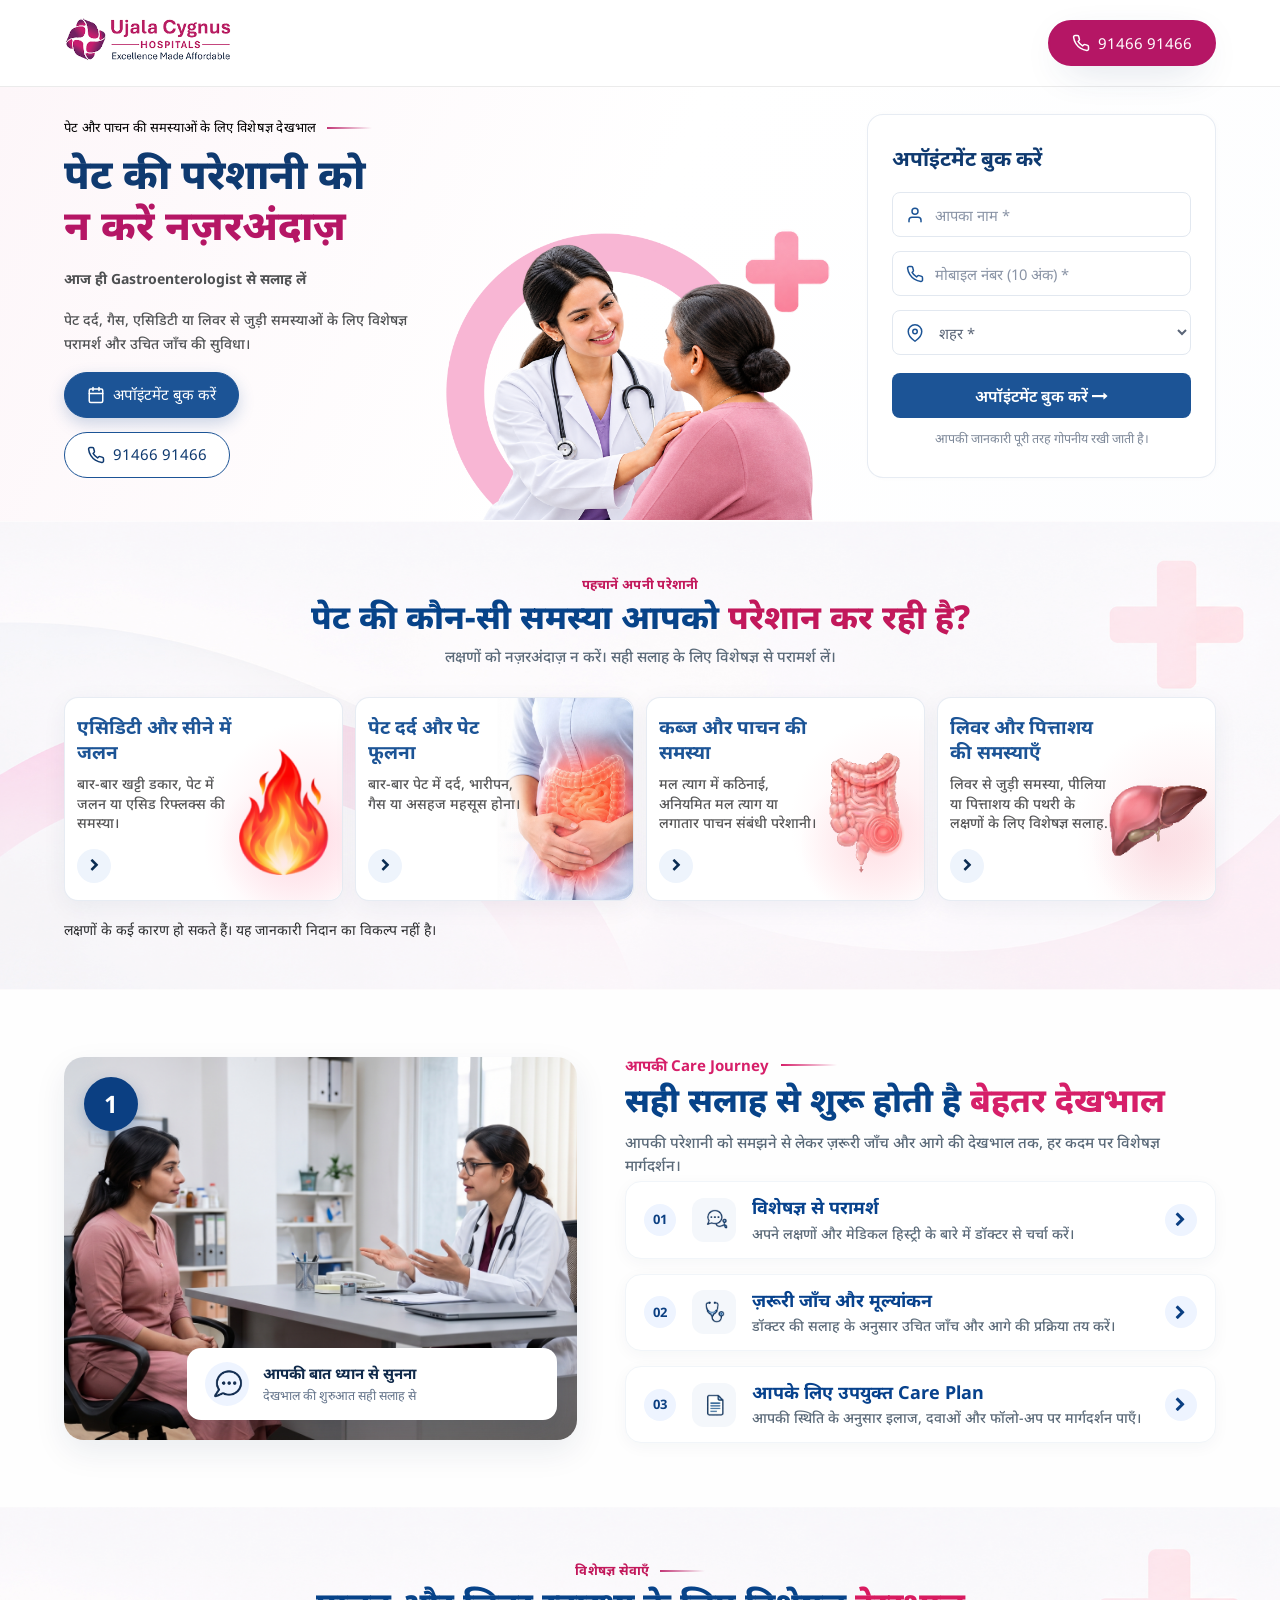
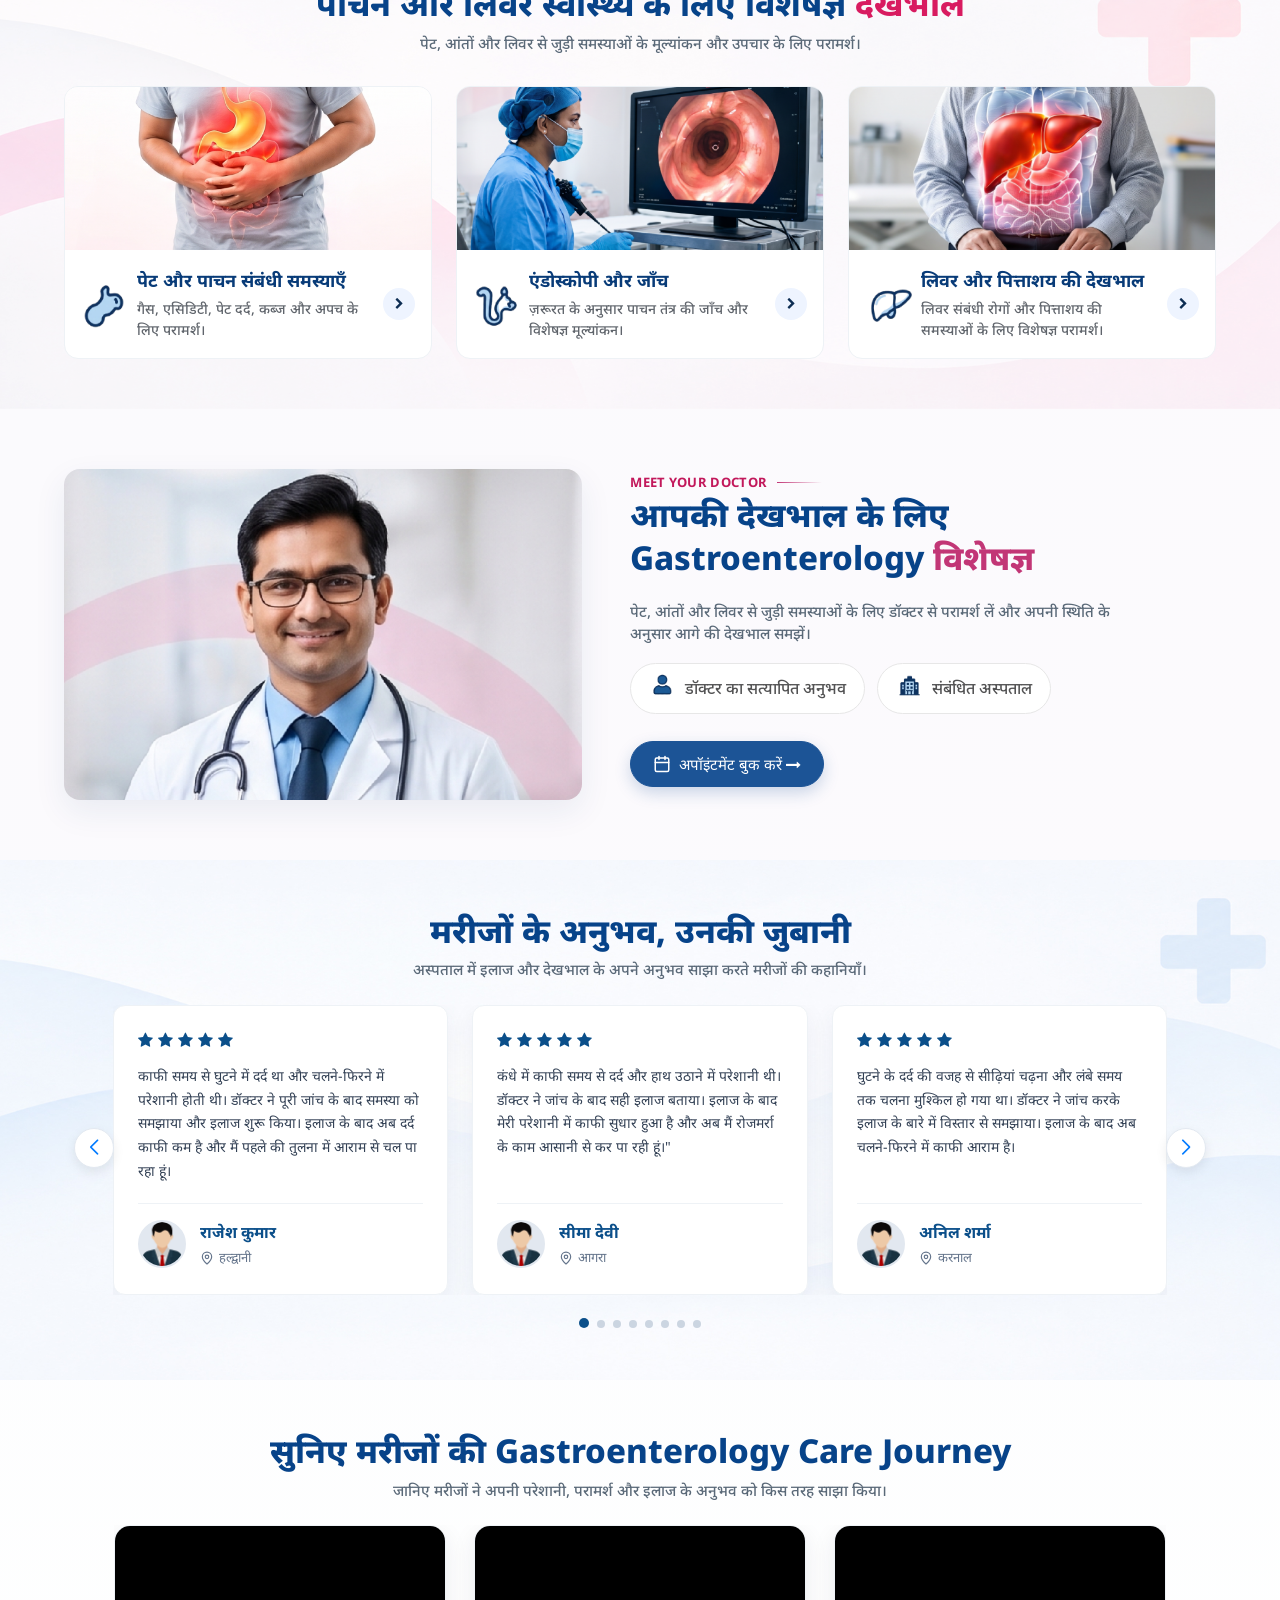
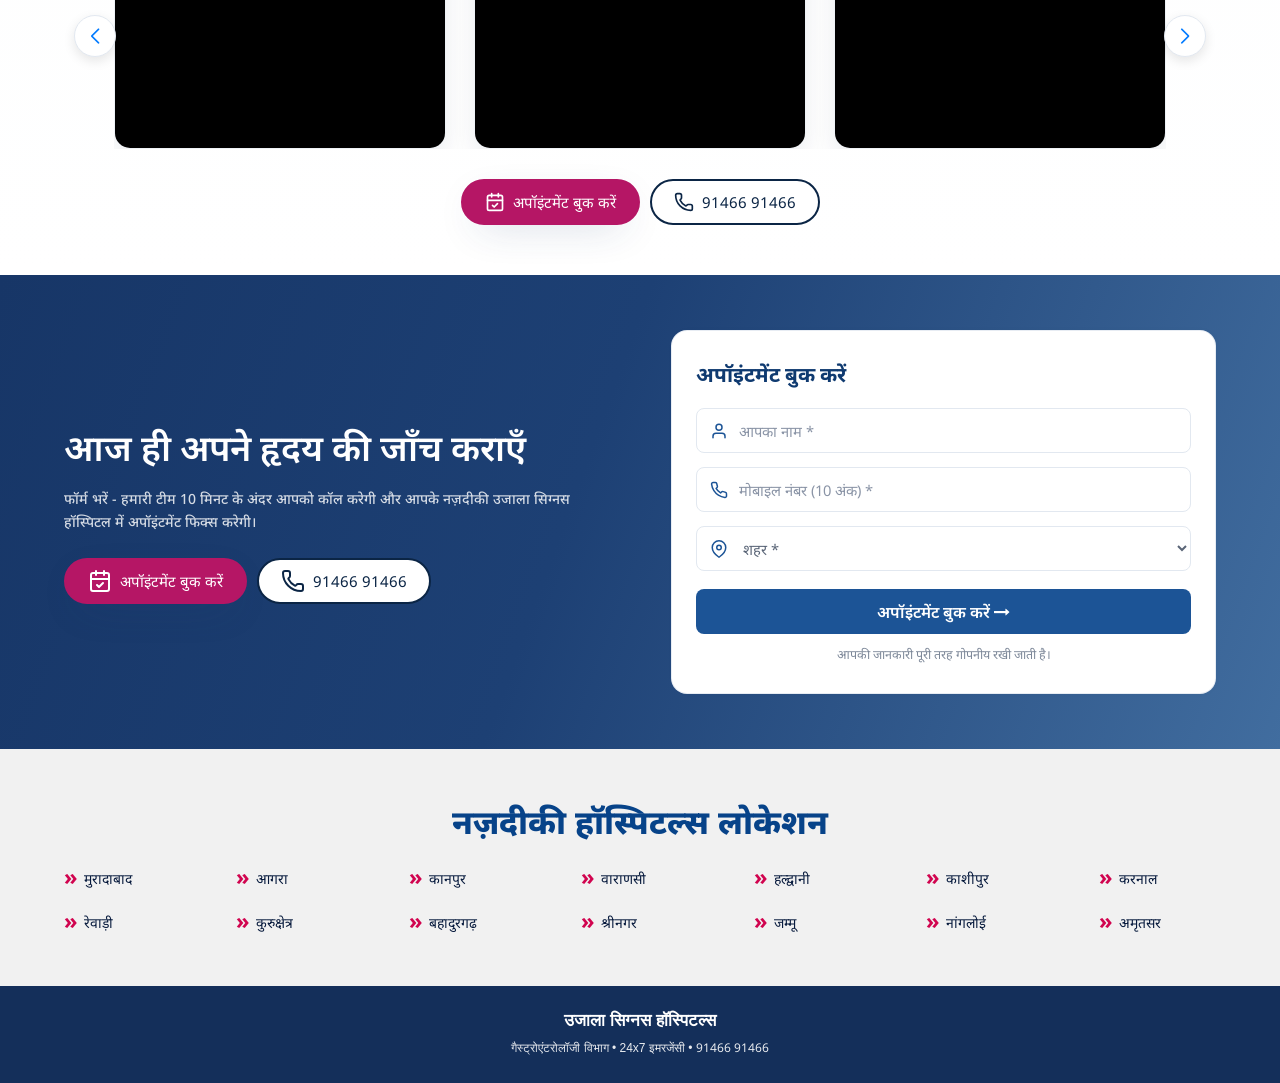
==== commit 9bfb7e13: "feat: add mobile sticky callback dropdown and update assets for lp-gastroenterology-hi" ====
--- a/index.html
+++ b/index.html
@@ -9,12 +9,10 @@
     <meta name="description"
         content="पेट दर्द, गैस, एसिडिटी या लिवर से जुड़ी समस्याओं के लिए विशेषज्ञ परामर्श और उचित जाँच की सुविधा। आज ही Gastroenterologist से सलाह लें।">
     <link rel="icon" href="assets/images/favicon.ico" type="image/x-icon" sizes="59x59" />
-    <link rel="preconnect" href="https://fonts.googleapis.com">
-    <link rel="preconnect" href="https://fonts.gstatic.com" crossorigin>
-    <link
-        href="https://fonts.googleapis.com/css2?family=Outfit:wght@400;500;600;700;800&family=Mukta:wght@400;500;600;700;800&family=Plus+Jakarta+Sans:ital,wght@0,300;0,400;0,500;0,600;0,700;0,800;1,400&display=swap"
-        rel="stylesheet">
-    <link rel="stylesheet" href="assets/css/style.css">
+  <link rel="preconnect" href="https://fonts.googleapis.com">
+<link rel="preconnect" href="https://fonts.gstatic.com" crossorigin>
+<link href="https://fonts.googleapis.com/css2?family=Noto+Sans:wght@400;500;600;700;800&display=swap" rel="stylesheet">
+    <link rel="stylesheet" href="assets/css/style.css?v=2">
     <link rel="stylesheet" href="https://cdn.jsdelivr.net/npm/swiper@11/swiper-bundle.min.css" />
     <link rel="stylesheet" href="https://cdnjs.cloudflare.com/ajax/libs/font-awesome/4.7.0/css/font-awesome.min.css">
 </head>
@@ -24,7 +22,7 @@
     <header class="navbar hero-navbar" id="navbar">
         <div class="srcn-container">
             <div class="nav-container">
-                <a href="gastro.html" class="exact-brand-logo">
+                <a href="index.html" class="exact-brand-logo">
                     <img src="assets/images/logo.png" alt="Ujala Cygnus Hospitals Logo" class="header-logo-img">
                 </a>
                 <a href="tel:9146691466" class="btn btn-speak-expert">
@@ -40,13 +38,101 @@
         </div>
     </header>
 
+    <!-- Mobile Sticky Dropdown Bar (Phone View) -->
+    <div class="mobile-sticky-bar" id="mobileStickyBar">
+        <div class="srcn-container">
+            <div class="mobile-sticky-pill" id="mobileStickyToggle" role="button" tabindex="0" aria-expanded="false" aria-label="अपॉइंटमेंट बुक करें ड्रॉपडाउन">
+                <div class="pill-content-left">
+                    <span class="pill-phone-icon">
+                        <svg width="18" height="18" viewBox="0 0 24 24" fill="#16a34a" aria-hidden="true">
+                            <path d="M20.01 15.38c-1.23 0-2.42-.2-3.53-.56a.977.977 0 00-1.01.24l-2.2 2.2a15.048 15.048 0 01-6.59-6.59l2.2-2.21a.96.96 0 00.25-1A11.396 11.396 0 018.57 3.9c0-.55-.45-1-1-1H4c-.55 0-1 .45-1 1 0 9.39 7.61 17 17 17 .55 0 1-.45 1-1v-3.52c0-.55-.45-1-.99-1z"/>
+                        </svg>
+                    </span>
+                    <span class="pill-title">अपॉइंटमेंट बुक करें</span>
+                </div>
+                <span class="pill-chevron-box">
+                    <svg class="pill-chevron-icon" width="14" height="14" viewBox="0 0 24 24" fill="none" stroke="currentColor" stroke-width="2.5" stroke-linecap="round" stroke-linejoin="round" aria-hidden="true">
+                        <polyline points="6 9 12 15 18 9"></polyline>
+                    </svg>
+                </span>
+            </div>
+
+            <!-- Dropdown Form Card -->
+            <div class="mobile-sticky-dropdown" id="mobileStickyDropdown">
+                <div class="form-card mobile-form-card">
+                    <div class="mobile-dropdown-header">
+                        <h2 class="form-title">अपॉइंटमेंट बुक करें</h2>
+                        <button type="button" class="mobile-dropdown-close" id="closeMobileDropdown" aria-label="बंद करें">
+                            <svg width="20" height="20" viewBox="0 0 24 24" fill="none" stroke="currentColor" stroke-width="2" stroke-linecap="round" stroke-linejoin="round">
+                                <line x1="18" y1="6" x2="6" y2="18"></line>
+                                <line x1="6" y1="6" x2="18" y2="18"></line>
+                            </svg>
+                        </button>
+                    </div>
+
+                    <form action="thank-you.html" method="get" class="callback-form" id="mobileLeadForm">
+                        <div class="input-group">
+                            <span class="input-icon">
+                                <svg width="18" height="18" viewBox="0 0 24 24" fill="none" stroke="currentColor"
+                                    stroke-width="2" stroke-linecap="round" stroke-linejoin="round">
+                                    <path d="M20 21v-2a4 4 0 0 0-4-4H8a4 4 0 0 0-4 4v2"></path>
+                                    <circle cx="12" cy="7" r="4"></circle>
+                                </svg>
+                            </span>
+                            <input type="text" name="name" placeholder="आपका नाम *" required />
+                        </div>
+
+                        <div class="input-group">
+                            <span class="input-icon">
+                                <svg width="18" height="18" viewBox="0 0 24 24" fill="none" stroke="currentColor"
+                                    stroke-width="2" stroke-linecap="round" stroke-linejoin="round">
+                                    <path
+                                        d="M22 16.92v3a2 2 0 0 1-2.18 2 19.79 19.79 0 0 1-8.63-3.07 19.5 19.5 0 0 1-6-6 19.79 19.79 0 0 1-3.07-8.67A2 2 0 0 1 4.11 2h3a2 2 0 0 1 2 1.72 12.84 12.84 0 0 0 .7 2.81 2 2 0 0 1-.45 2.11L8.09 9.91a16 16 0 0 0 6 6l1.27-1.27a2 2 0 0 1 2.11-.45 12.84 12.84 0 0 0 2.81.7A2 2 0 0 1 22 16.92z">
+                                    </path>
+                                </svg>
+                            </span>
+                            <input type="tel" name="phone" placeholder="मोबाइल नंबर (10 अंक) *" pattern="[0-9]{10}"
+                                maxlength="10" required />
+                        </div>
+
+                        <div class="input-group">
+                            <span class="input-icon">
+                                <svg width="18" height="18" viewBox="0 0 24 24" fill="none" stroke="currentColor"
+                                    stroke-width="2" stroke-linecap="round" stroke-linejoin="round">
+                                    <path d="M21 10c0 7-9 13-9 13s-9-6-9-13a9 9 0 0 1 18 0z"></path>
+                                    <circle cx="12" cy="10" r="3"></circle>
+                                </svg>
+                            </span>
+                            <select name="city" required>
+                                <option value="" disabled selected>शहर *</option>
+                                <option value="delhi">दिल्ली</option>
+                                <option value="noida">नोएडा</option>
+                                <option value="sonipat">सोनीपत</option>
+                                <option value="kurukshetra">कुरुक्षेत्र</option>
+                                <option value="varanasi">वाराणसी</option>
+                                <option value="kanpur">कानपुर</option>
+                            </select>
+                        </div>
+
+                        <button type="submit" class="btn-submit">अपॉइंटमेंट बुक करें <i class="fa fa-long-arrow-right"
+                                aria-hidden="true"></i></button>
+                    </form>
+
+                    <p class="privacy-note">आपकी जानकारी पूरी तरह गोपनीय रखी जाती है।</p>
+                </div>
+            </div>
+        </div>
+    </div>
+
+    <!-- Mobile Dropdown Backdrop -->
+    <div class="mobile-sticky-backdrop" id="mobileStickyBackdrop"></div>
+
     <section class="hero-banner">
-        <div class="bg-plus">+</div>
-        <div class="bg-circle"></div>
         <div class="srcn-container">
             <div class="hero-container">
                 <div class="hero-content">
-                    <span class="hero-pink-sub accent-lines section-eyebrow section-eyebrow">पेट और पाचन की समस्याओं के लिए विशेषज्ञ
+                    <span class="hero-pink-sub accent-lines section-eyebrow section-eyebrow">पेट और पाचन की समस्याओं के
+                        लिए विशेषज्ञ
                         देखभाल</span>
 
                     <h1 class="hero-title">
@@ -73,7 +159,7 @@
                                 <line x1="8" y1="2" x2="8" y2="6"></line>
                                 <line x1="3" y1="10" x2="21" y2="10"></line>
                             </svg>
-                            <span>अपॉइंटमेंट बुक करें <i class="fa fa-long-arrow-right" aria-hidden="true"></i></span>
+                            <span>अपॉइंटमेंट बुक करें </span>
                         </a>
 
                         <a href="tel:9146691466" class="btn btn-outline">
@@ -88,11 +174,11 @@
                     </div>
                 </div>
                 <div class="hero-spacer" aria-hidden="true">
-                    <img src="assets/images/compassionate-doctor-patient-consultation-img.png" alt="">
+                    <img src="assets/images/compassionate-doctor-patient-consultation-img.webp" alt="">
                 </div>
 
                 <div class="form-card" id="callback-form">
-                    <h2 class="form-title">फ्री कॉलबैक बुक करें</h2>
+                    <h2 class="form-title">अपॉइंटमेंट बुक करें</h2>
 
                     <form action="thank-you.html" method="get" class="callback-form" id="leadForm">
                         <div class="input-group">
@@ -138,7 +224,7 @@
                             </select>
                         </div>
 
-                        <button type="submit" class="btn-submit">कॉलबैक चाहिए <i class="fa fa-long-arrow-right"
+                        <button type="submit" class="btn-submit">अपॉइंटमेंट बुक करें <i class="fa fa-long-arrow-right"
                                 aria-hidden="true"></i></button>
                     </form>
 
@@ -149,7 +235,7 @@
     </section>
 
     <!-- Digestive symptoms section: help visitors recognize common concerns. -->
-    <section class="section problem-section" id="problems">
+    <section class="section problem-section  services-section-banner" id="problems">
         <div class="srcn-container">
             <div class="section-header text-center">
                 <span class="section-pill-badge">पहचानें अपनी परेशानी</span>
@@ -170,7 +256,7 @@
                             <h3 class="problem-card-title">एसिडिटी और सीने में जलन</h3>
                             <p class="problem-card-desc">बार-बार खट्टी डकार, पेट में जलन या एसिड रिफ्लक्स की समस्या।</p>
                         </div>
-                        <div class="problem-card-visual">
+                        <div class="problem-card-visual card-acidity">
                             <img src="assets/images/Glossy-Layered-Icon-img.webp" alt="एसिडिटी और सीने में जलन"
                                 class="problem-card-icon">
                         </div>
@@ -187,7 +273,7 @@
                             <h3 class="problem-card-title">पेट दर्द और पेट फूलना</h3>
                             <p class="problem-card-desc">बार-बार पेट में दर्द, भारीपन, गैस या असहज महसूस होना।</p>
                         </div>
-                        <div class="problem-card-visual">
+                        <div class="problem-card-visual card-stomachs">
                             <img src="assets/images/problem-stomach-img.webp" alt="पेट दर्द और अपच"
                                 class="problem-card-icon">
                         </div>
@@ -205,7 +291,7 @@
                             <p class="problem-card-desc">मल त्याग में कठिनाई, अनियमित मल त्याग या लगातार पाचन संबंधी
                                 परेशानी।</p>
                         </div>
-                        <div class="problem-card-visual">
+                        <div class="problem-card-visual card-constipation">
                             <img src="assets/images/problem-constipation-img.webp" alt="कब्ज या दस्त"
                                 class="problem-card-icon">
                         </div>
@@ -223,7 +309,7 @@
                             <p class="problem-card-desc">लिवर से जुड़ी समस्या, पीलिया या पित्ताशय की पथरी के लक्षणों के
                                 लिए विशेषज्ञ सलाह.</p>
                         </div>
-                        <div class="problem-card-visual">
+                        <div class="problem-card-visual card-liver">
                             <img src="assets/images/problem-liver-img.webp" alt="लिवर संबंधित समस्याएँ"
                                 class="problem-card-icon">
                         </div>
@@ -245,7 +331,7 @@
     <section class="care-journey-section" id="care-journey">
         <div class="srcn-container">
             <div class=" care-journey-layout">
-                <div class="care-journey-photo">
+                <div class="care-journey-photo ">
                     <img src="assets/images/care-journey-consultation-img.webp"
                         alt="डॉक्टर से पाचन संबंधी समस्या पर परामर्श लेती मरीज़">
                     <span class="journey-photo-number" aria-hidden="true">1</span>
@@ -310,7 +396,7 @@
     </section>
 
     <!-- Digestive services section: show consultation, diagnostics, and liver care. -->
-    <section class="services-section" id="services">
+    <section class="services-section services-section-banner" id="services">
         <div class="srcn-container">
             <div class="section-header text-center">
                 <span class="section-eyebrow section-pill-badge">विशेषज्ञ सेवाएँ</span>
@@ -402,7 +488,14 @@
                     </div>
                 </div>
                 <a href="#callback-form" class="btn btn-primary">
-                    <span>अपॉइंटमेंट बुक करें →</span>
+                    <svg width="18" height="18" viewBox="0 0 24 24" fill="none" stroke="currentColor" stroke-width="2"
+                        stroke-linecap="round" stroke-linejoin="round">
+                        <rect x="3" y="4" width="18" height="18" rx="2" ry="2"></rect>
+                        <line x1="16" y1="2" x2="16" y2="6"></line>
+                        <line x1="8" y1="2" x2="8" y2="6"></line>
+                        <line x1="3" y1="10" x2="21" y2="10"></line>
+                    </svg>
+                    <span>अपॉइंटमेंट बुक करें <i class="fa fa-long-arrow-right" aria-hidden="true"></i></span>
                 </a>
             </div>
         </div>
@@ -1090,6 +1183,96 @@
         </div>
     </section>
 
+    <section class="heart-check-section">
+        <div class="srcn-container">
+            <div class="heart-check-container">
+                <div class="heart-check-content">
+                    <h2 class="heart-check-title">आज ही अपने हृदय की जाँच कराएँ </h2>
+                    <p class="heart-check-description">
+                        फॉर्म भरें - हमारी टीम 10 मिनट के अंदर आपको कॉल करेगी
+                        और आपके नज़दीकी उजाला सिग्नस हॉस्पिटल में अपॉइंटमेंट फिक्स करेगी।
+                    </p>
+                    <div class="hero-buttons">
+                        <a href="#appointment" class="btn btn-speak-expert"><svg xmlns="http://www.w3.org/2000/svg"
+                                width="24" height="24" viewBox="0 0 24 24" fill="none" stroke="currentColor"
+                                stroke-width="2" stroke-linecap="round" stroke-linejoin="round"
+                                class="lucide lucide-calendar-check h-5 w-5" aria-hidden="true">
+                                <path d="M8 2v4"></path>
+                                <path d="M16 2v4"></path>
+                                <rect width="18" height="18" x="3" y="4" rx="2"></rect>
+                                <path d="M3 10h18"></path>
+                                <path d="m9 16 2 2 4-4"></path>
+                            </svg>
+                            अपॉइंटमेंट बुक करें</a>
+                        <a href="tel:91466 91466" class="btn btn-call"><svg xmlns="http://www.w3.org/2000/svg"
+                                width="24" height="24" viewBox="0 0 24 24" fill="none" stroke="currentColor"
+                                stroke-width="2" stroke-linecap="round" stroke-linejoin="round"
+                                class="lucide lucide-phone h-5 w-5" aria-hidden="true">
+                                <path
+                                    d="M13.832 16.568a1 1 0 0 0 1.213-.303l.355-.465A2 2 0 0 1 17 15h3a2 2 0 0 1 2 2v3a2 2 0 0 1-2 2A18 18 0 0 1 2 4a2 2 0 0 1 2-2h3a2 2 0 0 1 2 2v3a2 2 0 0 1-.8 1.6l-.468.351a1 1 0 0 0-.292 1.233 14 14 0 0 0 6.392 6.384">
+                                </path>
+                            </svg>
+                            91466 91466</a>
+                    </div>
+                </div>
+
+                <div class="form-card" id="callback-form">
+                    <h2 class="form-title">अपॉइंटमेंट बुक करें</h2>
+
+                    <form action="thank-you.html" method="get" class="callback-form" id="leadForm">
+                        <div class="input-group">
+                            <span class="input-icon">
+                                <svg width="18" height="18" viewBox="0 0 24 24" fill="none" stroke="currentColor"
+                                    stroke-width="2" stroke-linecap="round" stroke-linejoin="round">
+                                    <path d="M20 21v-2a4 4 0 0 0-4-4H8a4 4 0 0 0-4 4v2"></path>
+                                    <circle cx="12" cy="7" r="4"></circle>
+                                </svg>
+                            </span>
+                            <input type="text" name="name" placeholder="आपका नाम *" required />
+                        </div>
+
+                        <div class="input-group">
+                            <span class="input-icon">
+                                <svg width="18" height="18" viewBox="0 0 24 24" fill="none" stroke="currentColor"
+                                    stroke-width="2" stroke-linecap="round" stroke-linejoin="round">
+                                    <path
+                                        d="M22 16.92v3a2 2 0 0 1-2.18 2 19.79 19.79 0 0 1-8.63-3.07 19.5 19.5 0 0 1-6-6 19.79 19.79 0 0 1-3.07-8.67A2 2 0 0 1 4.11 2h3a2 2 0 0 1 2 1.72 12.84 12.84 0 0 0 .7 2.81 2 2 0 0 1-.45 2.11L8.09 9.91a16 16 0 0 0 6 6l1.27-1.27a2 2 0 0 1 2.11-.45 12.84 12.84 0 0 0 2.81.7A2 2 0 0 1 22 16.92z">
+                                    </path>
+                                </svg>
+                            </span>
+                            <input type="tel" name="phone" placeholder="मोबाइल नंबर (10 अंक) *" pattern="[0-9]{10}"
+                                maxlength="10" required />
+                        </div>
+
+                        <div class="input-group">
+                            <span class="input-icon">
+                                <svg width="18" height="18" viewBox="0 0 24 24" fill="none" stroke="currentColor"
+                                    stroke-width="2" stroke-linecap="round" stroke-linejoin="round">
+                                    <path d="M21 10c0 7-9 13-9 13s-9-6-9-13a9 9 0 0 1 18 0z"></path>
+                                    <circle cx="12" cy="10" r="3"></circle>
+                                </svg>
+                            </span>
+                            <select name="city" required>
+                                <option value="" disabled selected>शहर *</option>
+                                <option value="delhi">दिल्ली</option>
+                                <option value="noida">नोएडा</option>
+                                <option value="sonipat">सोनीपत</option>
+                                <option value="kurukshetra">कुरुक्षेत्र</option>
+                                <option value="varanasi">वाराणसी</option>
+                                <option value="kanpur">कानपुर</option>
+                            </select>
+                        </div>
+
+                        <button type="submit" class="btn-submit">अपॉइंटमेंट बुक करें <i class="fa fa-long-arrow-right"
+                                aria-hidden="true"></i></button>
+                    </form>
+
+                    <p class="privacy-note">आपकी जानकारी पूरी तरह गोपनीय रखी जाती है।</p>
+                </div>
+            </div>
+        </div>
+    </section>
+
     <!-- Hospital locations section: list nearby Ujala Cygnus hospitals. -->
     <section class="hospital-locations-section">
         <div class="srcn-container">
--- a/assets/css/style.css
+++ b/assets/css/style.css
@@ -17,13 +17,15 @@
     margin: 0px;
     padding: 0px;
     box-sizing: border-box;
+    font-family: 'Noto Sans', sans-serif;
 }
 
 body {
-    font-family: "Noto Sans Devanagari", system-ui, -apple-system, sans-serif;
+   font-family: 'Noto Sans', sans-serif;
     background-color: rgb(255, 255, 255);
     color: var(--navy);
     line-height: 1.5;
+    overflow-x: clip;
 }
 
 header#navbar {
@@ -56,20 +58,20 @@
     background: rgb(181, 22, 101) !important;
 }
 
-.btn-speak-expert, .btn-primary {
+.btn-speak-expert,
+.btn-primary {
     color: rgba(255, 255, 255, 0.49);
     background: oklch(0.96 0.02 250 / 0.86);
 }
 
 .hero-banner {
     width: 100%;
-    min-height: 440px;
-    background: linear-gradient(115deg, rgb(253, 246, 249) 0%, rgb(255, 255, 255) 48%, rgb(244, 247, 252) 100%);
+    background: linear-gradient(115deg, rgb(253, 246, 249) 0%, rgb(255 255 255 / 40%) 48%, rgb(244 247 252 / 19%) 100%);
     position: relative;
     display: flex;
     align-items: center;
     justify-content: center;
-    padding: 30px 0;
+    padding: 27px 0 43px;
     overflow: hidden;
 }
 
@@ -78,9 +80,9 @@
     z-index: 1;
     width: 100%;
     display: grid;
-    grid-template-columns: 1.15fr 0.85fr 0.95fr;
     align-items: center;
     gap: 9px;
+    grid-template-columns: 0.8fr 1fr 0.8fr;
 }
 
 .bg-plus {
@@ -112,7 +114,7 @@
     display: inline-flex;
     gap: 6px;
     width: fit-content;
-    font-size: 14px;
+    font-size: 13px;
     font-weight: 400;
     margin-bottom: 10px;
     letter-spacing: 0.3px;
@@ -144,7 +146,7 @@
     margin-bottom: 15px;
     padding-top: 17px;
     font-weight: 500;
-    line-height: 132%;
+    line-height: 172%;
 }
 
 .hero-actions {
@@ -197,28 +199,15 @@
     align-items: flex-end;
     align-self: flex-end;
     position: relative;
-    top: 22px;
-    -webkit-mask-image: linear-gradient(to right, transparent 0%, black 22%),
-        linear-gradient(to left, transparent 0%, black 22%),
-        linear-gradient(to bottom, transparent 0%, black 22%),
-        linear-gradient(to top, transparent 0%, black 22%);
-    mask-image: 
-        linear-gradient(to right, transparent 0%, black 22%),
-        linear-gradient(to left, transparent 0%, black 22%),
-        linear-gradient(to bottom, transparent 0%, black 22%),
-        linear-gradient(to top, transparent 0%, black 22%);
-    -webkit-mask-composite: source-in;
-    mask-composite: intersect;
-}
-
-.hero-spacer img{
-        max-width: 100%;
-    height: auto;
-    max-height: 370px;
-    object-fit: contain;
-    display: block;
-    mix-blend-mode: multiply;
-
+    top: 42px;
+}
+
+.hero-spacer img {
+    /* max-width: 100%; */
+    /* height: auto; */
+    /* max-height: 370px; */
+    /* object-fit: contain; */
+    /* mix-blend-mode: multiply; */
 }
 
 .form-card {
@@ -257,9 +246,10 @@
     pointer-events: none;
 }
 
-.input-group input, .input-group select {
+.input-group input,
+.input-group select {
     width: 100%;
-    height: 46px;
+    height: 45px;
     padding: 0px 14px 0px 42px;
     border: 1px solid var(--border-color);
     border-radius: 8px;
@@ -280,14 +270,15 @@
     cursor: pointer;
 }
 
-.input-group input:focus, .input-group select:focus {
+.input-group input:focus,
+.input-group select:focus {
     border-color: var(--blue);
     box-shadow: rgba(28, 84, 150, 0.12) 0px 0px 0px 3px;
 }
 
 .btn-submit {
     width: 100%;
-    height: 48px;
+    height: 45px;
     margin-top: 4px;
     background-color: var(--blue);
     color: var(--white);
@@ -314,25 +305,9 @@
     color: rgb(124, 135, 152);
 }
 
-.problem-section {
-    padding: 70px 0px;
-    background: radial-gradient(circle at 15% 20%, rgba(235, 242, 252, 0.8) 0%, transparent 50%), radial-gradient(circle at 85% 80%, rgba(230, 238, 250, 0.7) 0%, transparent 50%), linear-gradient(rgb(255, 255, 255) 0%, rgb(244, 247, 251) 100%);
-    position: relative;
-    overflow: hidden;
-}
-
-.problem-section::after {
-    content: "+";
-    position: absolute;
-    top: -10px;
-    right: 6%;
-    font-size: 160px;
-    font-weight: 800;
-    line-height: 1;
-    color: rgba(244, 214, 224, 0.35);
-    pointer-events: none;
-    z-index: 0;
-}
+.problem-section {}
+
+.problem-section::after {}
 
 .srcn-container {
     max-width: 1284px;
@@ -343,23 +318,23 @@
 .problem-section .section-header.text-center {
     text-align: center;
     max-width: 859px;
-    margin: 0px auto 45px;
+    margin: 0px auto 29px;
 }
 
 .section-pill-badge {
     display: inline-block;
     color: rgb(194, 24, 91);
-    font-size: 14px;
+    font-size: 13px;
     font-weight: 700;
-    margin-bottom: 10px;
+    margin-bottom: 2px;
     letter-spacing: 0.3px;
 }
 
 .section-title {
-    font-size: 36px;
+    font-size: 33px;
     font-weight: 800;
     color: rgb(7, 67, 137);
-    margin: 0px 0px 12px;
+    margin: 0px 0px 6px;
     line-height: 1.3;
 }
 
@@ -372,6 +347,7 @@
     color: rgb(90, 105, 120);
     margin: 0px;
     line-height: 1.5;
+    font-weight: 500;
 }
 
 .problem-cards-grid {
@@ -430,7 +406,7 @@
     font-size: 14px;
     line-height: 1.4;
     margin-bottom: 0px;
-    max-width: 166px;
+    max-width: 160px;
     font-weight: 500;
 }
 
@@ -446,6 +422,50 @@
     overflow: hidden;
 }
 
+.problem-card-visual::after {
+    content: "";
+    position: absolute;
+    right: -12px;
+    bottom: -12px;
+    width: 135px;
+    height: 135px;
+    border-radius: 50%;
+    z-index: 1;
+    pointer-events: none;
+}
+
+.card-acidity {
+    background: radial-gradient(circle at 82% 68%, rgba(255, 224, 232, 0.75) 0%, #ffffff 65%);
+}
+
+.card-acidity::after {
+    background: radial-gradient(circle, rgba(255, 195, 210, 0.45) 0%, transparent 72%);
+}
+
+.card-constipation {
+    background: radial-gradient(circle at 82% 62%, rgba(255, 230, 234, 0.72) 0%, #ffffff 65%);
+}
+
+.card-constipation::after {
+    background: radial-gradient(circle, rgba(255, 204, 212, 0.45) 0%, transparent 72%);
+}
+
+.card-liver {
+    background: radial-gradient(circle at 82% 68%, rgba(253, 228, 232, 0.75) 0%, #ffffff 65%);
+}
+
+.card-liver::after {
+    background: radial-gradient(circle, rgba(248, 200, 210, 0.45) 0%, transparent 72%);
+}
+
+.card-stomachs {
+    background: radial-gradient(circle at 82% 68%, rgba(253, 228, 232, 0.75) 0%, #ffffff 65%);
+}
+
+.card-stomachs::after {
+    background: radial-gradient(circle, rgba(248, 200, 210, 0.45) 0%, transparent 72%);
+}
+
 .problem-card-icon {
     width: 100%;
     height: 100%;
@@ -467,29 +487,31 @@
     transition: background-color 0.25s, color 0.25s, transform 0.25s;
     z-index: 2;
 }
+
 .problem-card:nth-child(1) .problem-card-icon {
-        width: 112px;
+    width: 100px;
     height: auto;
     position: relative;
-    top: 25px;
-    left: 20px;
+    top: 45px;
+    left: 30px;
 }
 
 .problem-card:nth-child(3) .problem-card-icon {
-       width: 112px;
+    width: 100px;
     height: auto;
     position: relative;
-    top: 25px;
-    left: 20px;
+    top: 45px;
+    left: 30px;
 }
 
 .problem-card:nth-child(4) .problem-card-icon {
-      width: 112px;
+    width: 100px;
     height: auto;
     position: relative;
-    top: 25px;
-    left: 20px;
-}
+    top: 45px;
+    left: 30px;
+}
+
 .problem-card-arrow:hover {
     background-color: rgb(11, 44, 82);
     color: rgb(255, 255, 255);
@@ -504,7 +526,7 @@
 }
 
 .care-journey-section {
-    background-color: rgb(248, 250, 252);
+    background-color: rgb(253 253 253 / 53%);
     padding: 64px 0px;
 }
 
@@ -520,7 +542,6 @@
     border-radius: 20px;
     overflow: hidden;
     box-shadow: rgba(15, 41, 74, 0.08) 0px 12px 32px;
-    aspect-ratio: 4 / 3;
 }
 
 .care-journey-photo img {
@@ -604,6 +625,7 @@
 .care-journey-content {
     display: flex;
     flex-direction: column;
+    gap: 3px;
 }
 
 .care-journey-content .section-eyebrow {
@@ -613,7 +635,7 @@
     display: inline-flex;
     align-items: center;
     gap: 12px;
-    margin-bottom: 10px;
+    margin-bottom: 0;
 }
 
 .care-journey-content .section-eyebrow::after {
@@ -629,7 +651,9 @@
     color: rgb(214, 31, 105);
 }
 
-.care-journey-content .section-subtitle {margin-bottom: 15px;}
+.care-journey-content .section-subtitle {
+    margin-bottom: 2px;
+}
 
 .journey-steps {
     list-style: none;
@@ -637,7 +661,7 @@
     margin: 0px;
     display: flex;
     flex-direction: column;
-    gap: 14px;
+    gap: 15px;
 }
 
 .journey-step {
@@ -733,30 +757,24 @@
     color: rgb(255, 255, 255);
 }
 
-.services-section {
-    padding: 70px 0px;
-    background: linear-gradient(rgb(255, 255, 255) 0%, rgb(244, 247, 251) 100%);
+.services-section-banner {
     position: relative;
+    width: 100%;
+    padding: 50px 0;
+    background-image: url("../images/services-section-pink-banner.jpg");
+    background-position: right;
+    background-repeat: no-repeat;
+    background-size: cover;
     overflow: hidden;
-}
-
-.services-section::after {
-    content: "+";
+    isolation: isolate;
+}
+
+.services-section-banner::before {
+    content: "";
     position: absolute;
-    top: 15px;
-    right: 5%;
-    font-size: 160px;
-    font-weight: 700;
-    color: rgba(216, 27, 96, 0.04);
-    line-height: 1;
-    pointer-events: none;
-}
-
-.services-section .container {
-    max-width: 1200px;
-    margin: 0px auto;
-    position: relative;
-    z-index: 1;
+    inset: 0;
+    background: rgba(255, 248, 250, 0.35);
+    z-index: -1;
 }
 
 .services-section .section-header.text-center {
@@ -791,7 +809,7 @@
 
 .card-image-wrap {
     width: 100%;
-    height: 200px;
+    height: 163px;
     overflow: hidden;
     background-color: rgb(241, 245, 249);
 }
@@ -838,7 +856,7 @@
 }
 
 .card-title {
-    font-size: 20px;
+    font-size: 18px;
     font-weight: 700;
     color: rgb(8, 59, 120);
     margin: 0px 0px 4px;
@@ -878,42 +896,28 @@
 .meet-doctor-section {
     position: relative;
     padding: 60px 0px;
-    background: linear-gradient(135deg, rgb(251, 250, 253) 0%, rgb(246, 242, 247) 100%);
+    background: linear-gradient(135deg, rgb(251, 250, 253) 0%, rgb(252 250 253) 100%);
     overflow: hidden;
-    font-family: system-ui, -apple-system, "Segoe UI", Roboto, "Noto Sans Devanagari", sans-serif;
-}
-
-.meet-doctor-section::after {
-    content: "";
-    position: absolute;
-    bottom: -120px;
-    right: -80px;
-    width: 500px;
-    height: 500px;
-    background: radial-gradient(circle, rgba(214, 51, 132, 0.06) 0%, rgba(255, 255, 255, 0) 70%);
-    border-radius: 50%;
-    pointer-events: none;
-    z-index: 0;
-}
+}
+
+.meet-doctor-section::after {}
 
 .meet-doctor-card {
     position: relative;
     z-index: 1;
-    max-width: 1140px;
-    margin: 0px auto;
     display: flex;
     align-items: flex-start;
     gap: 48px;
 }
 
 .meet-doctor-photo {
-    flex: 0 0 44%;
-    max-width: 480px;
+    flex: 0 0 45%;
+    max-width: 531px;
 }
 
 .meet-doctor-photo img {
     width: 100%;
-    height: auto;
+    height: 331px;
     display: block;
     border-radius: 16px;
     object-fit: cover;
@@ -924,12 +928,7 @@
     flex: 1 1 0%;
 }
 
-.section-eyebrow {
-    display: inline-flex;
-    align-items: center;
-    gap: 12px;
-    text-transform: uppercase;
-}
+.section-eyebrow {display: inline-flex;align-items: center;gap: 10px;}
 
 .section-eyebrow::after {
     content: "";
@@ -1018,28 +1017,36 @@
     transform: translateX(4px);
 }
 
+
 .reviews-section {
-    padding: 70px 0px;
-    background-color: rgb(244, 248, 252);
     position: relative;
+    width: 100%;
+    padding: 50px 0 85px;
+    background-image: url("../images/Patients-blue-banner.jpg");
+    background-position: right;
+    background-repeat: no-repeat;
+    background-size: cover;
     overflow: hidden;
-}
-
-.reviews-section .container {
-    max-width: 1200px;
-    margin: 0px auto;
-    padding: 0px 20px;
-}
-
+    isolation: isolate;
+}
+
+.reviews-section::before {
+    content: "";
+    position: absolute;
+    inset: 0;
+    background: rgb(11 63 130 / 0%);
+    z-index: -1;
+}
 
 
 .review-slider-wrapper {
     position: relative;
-    padding: 0px 48px;
+    padding: 0px 49px;
 }
 
 .review-slider {
     padding: 15px 5px 45px;
+    overflow: hidden;
 }
 
 .review-slider .swiper-slide {
@@ -1143,7 +1150,8 @@
     height: 14px;
 }
 
-.review-prev, .review-next {
+.review-prev,
+.review-next {
     background: rgb(255, 255, 255);
     border-radius: 50%;
     border: 1px solid rgb(226, 232, 240);
@@ -1155,12 +1163,14 @@
     height: 40px !important;
 }
 
-.review-prev::after, .review-next::after {
+.review-prev::after,
+.review-next::after {
     font-size: 15px !important;
     font-weight: 700;
 }
 
-.review-prev:hover, .review-next:hover {
+.review-prev:hover,
+.review-next:hover {
     background: rgb(11, 79, 138);
     color: rgb(255, 255, 255);
     border-color: rgb(11, 79, 138);
@@ -1193,8 +1203,8 @@
 }
 
 .video-section-area {
-    padding: 60px 0px;
-    background: linear-gradient(rgb(248, 250, 252) 0%, rgb(255, 255, 255) 100%);
+    padding: 50px 0px;
+    background: linear-gradient(rgb(248 250 252 / 26%) 0%, rgb(255 255 255 / 49%) 100%);
     overflow: hidden;
 }
 
@@ -1204,7 +1214,10 @@
     padding: 0px 20px;
 }
 
-.stats-main-heading {text-align: center;margin-bottom: 24px;}
+.stats-main-heading {
+    text-align: center;
+    margin-bottom: 24px;
+}
 
 .video-section-area .section-eyebrow {
     display: inline-block;
@@ -1228,6 +1241,7 @@
 
 .video-section {
     padding: 10px 5px 25px;
+    overflow: hidden;
 }
 
 .video-card {
@@ -1303,7 +1317,8 @@
     color: rgb(255, 255, 255);
 }
 
-.video-prev, .video-next {
+.video-prev,
+.video-next {
     background-color: rgb(255, 255, 255);
     border-radius: 50%;
     box-shadow: rgba(0, 0, 0, 0.1) 0px 4px 12px;
@@ -1315,12 +1330,14 @@
     height: 42px !important;
 }
 
-.video-prev::after, .video-next::after {
+.video-prev::after,
+.video-next::after {
     font-size: 15px !important;
     font-weight: 700;
 }
 
-.video-prev:hover, .video-next:hover {
+.video-prev:hover,
+.video-next:hover {
     background-color: rgb(194, 24, 91);
     color: rgb(255, 255, 255);
     border-color: rgb(194, 24, 91);
@@ -1507,7 +1524,8 @@
     color: rgb(28, 75, 139);
 }
 
-img, iframe {
+img,
+iframe {
     max-width: 100%;
 }
 
@@ -1545,7 +1563,7 @@
     }
 
     .hero-subtitle {
-    font-size: 14px;
+        font-size: 14px;
     }
 
     .hero-actions {
@@ -1607,7 +1625,7 @@
 }
 
 @media (max-width: 960px) {
-.care-journey-layout {
+    .care-journey-layout {
         grid-template-columns: 1fr;
         gap: 36px;
     }
@@ -1666,7 +1684,7 @@
 
 @media (max-width: 640px) {
     .services-section {
-        padding: 50px 0px;
+        padding: 40px 0px;
     }
 
     .cards-grid {
@@ -1679,7 +1697,7 @@
     }
 
     .card-image-wrap {
-        height: 180px;
+        height: 163px;
     }
 
     .card-body {
@@ -1747,7 +1765,7 @@
 
 @media (max-width: 768px) {
     .reviews-section {
-        padding: 50px 0px;
+        padding: 50px 0px 76px !important;
     }
 
 
@@ -1787,13 +1805,15 @@
         padding: 0px 12px;
     }
 
-    .video-prev, .video-next {
+    .video-prev,
+    .video-next {
         width: 34px;
         height: 34px;
         top: 40%;
     }
 
-    .video-prev::after, .video-next::after {
+    .video-prev::after,
+    .video-next::after {
         font-size: 12px;
     }
 
@@ -1814,7 +1834,7 @@
 
     .video-card-btns .btn {
         width: 100%;
-        padding: 12px 20px;
+        padding: 7px 19px;
         font-size: 14px;
     }
 }
@@ -1869,12 +1889,23 @@
         font-size: 21px;
         line-height: 21px;
     }
-    .trust-badge-text{
+
+    .trust-badge-text {
         font-size: 13px;
     }
 }
 
 @media (max-width: 480px) {
+    .hero-actions {
+        flex-direction: column;
+        align-items: stretch;
+    }
+
+    .hero-actions .btn {
+        width: 100%;
+        justify-content: center;
+    }
+
     .hospital-locations-section {
         padding: 29px 0px;
     }
@@ -1917,6 +1948,7 @@
 @media (max-width: 1024px) {
     .hero-banner {
         min-height: 0px;
+        padding-bottom: 33px;
     }
 
     .hero-container {
@@ -1928,8 +1960,8 @@
         display: none;
     }
 
-    .hero-content, .form-card {
-        min-width: 0px;
+    .hero-content,
+    .form-card {
     }
 
     .hero-title {
@@ -1952,21 +1984,24 @@
     }
 
     .header-logo-img {
-        width: clamp(132px, 38vw, 170px);
+        width: clamp(125px, 36vw, 155px);
         height: auto;
-        max-height: 44px;
+        max-height: 40px;
     }
 
     .nav-container {
-        gap: 12px;
+        gap: 10px;
         font-size: 14px;
     }
 
     .btn-speak-expert {
+        padding: 8px 14px;
+        font-size: 13.5px;
     }
 
     .hero-banner {
         background-position: center top;
+        padding-bottom: 33px;
     }
 
     .hero-container {
@@ -1987,26 +2022,29 @@
         font-size: 28px;
     }
 
-    .hero-subtitle {
-    }
+    .hero-subtitle {}
 
     .hero-actions {
         justify-content: left;
     }
 
-    .hero-actions .btn {
-    }
+    .hero-actions .btn {}
 
     .form-card {
         width: 100%;
     }
 
-    .problem-section, .services-section, .meet-doctor-section, .reviews-section, .video-section-area {
+    .problem-section,
+    .services-section,
+    .meet-doctor-section,
+    .reviews-section,
+    .video-section-area {
         padding-top: 40px;
         padding-bottom: 42px;
     }
 
-    .problem-section .section-header.text-center, .services-section .section-header.text-center {
+    .problem-section .section-header.text-center,
+    .services-section .section-header.text-center {
         margin-bottom: 30px;
     }
 
@@ -2037,7 +2075,8 @@
         padding: 0px 34px;
     }
 
-    .review-prev, .review-next {
+    .review-prev,
+    .review-next {
         width: 32px !important;
         height: 32px !important;
     }
@@ -2046,7 +2085,8 @@
         padding: 0px 34px;
     }
 
-    .video-prev, .video-next {
+    .video-prev,
+    .video-next {
         width: 32px !important;
         height: 32px !important;
     }
@@ -2057,11 +2097,12 @@
 }
 
 @media (max-width: 600px) {
-     .problem-card-title{
-            max-width: 100%;
-     }
-
-    .problem-cards-grid, .services-section .cards-grid {
+    .problem-card-title {
+        max-width: 100%;
+    }
+
+    .problem-cards-grid,
+    .services-section .cards-grid {
         grid-template-columns: minmax(0px, 1fr);
         gap: 16px;
     }
@@ -2094,7 +2135,8 @@
         padding: 12px;
     }
 
-    .journey-step-number, .journey-step-arrow {
+    .journey-step-number,
+    .journey-step-arrow {
         width: 28px;
         height: 28px;
         display: none;
@@ -2131,7 +2173,8 @@
         column-gap: 12px;
     }
 
-    .review-slider-wrapper, .video-slider-wrapper {
+    .review-slider-wrapper,
+    .video-slider-wrapper {
         padding-right: 24px;
         padding-left: 24px;
     }
@@ -2190,18 +2233,18 @@
 }
 
 .thank-you-card {
-  width: min(92%, 560px);
-  margin: auto;
-  padding: 48px 36px;
-  text-align: center;
-  background: #fff;
-  border: 1px solid rgba(0, 0, 0, 0.12);
-  border-radius: 18px;
-  box-shadow: rgba(18, 52, 77, 0.14) 0px 18px 45px;
+    width: min(92%, 560px);
+    margin: auto;
+    padding: 48px 36px;
+    text-align: center;
+    background: #fff;
+    border: 1px solid rgba(0, 0, 0, 0.12);
+    border-radius: 18px;
+    box-shadow: rgba(18, 52, 77, 0.14) 0px 18px 45px;
 }
 
 .thank-you-icon {
-       display: grid;
+    display: grid;
     width: 74px;
     height: 74px;
     margin: 0px auto 20px;
@@ -2214,7 +2257,7 @@
 }
 
 .thank-you-label {
-   margin-bottom: 8px;
+    margin-bottom: 8px;
     color: rgb(30, 60, 108);
     font-size: 14px;
     font-weight: 700;
@@ -2263,6 +2306,7 @@
     padding: 0px;
     background: linear-gradient(135deg, rgb(238, 247, 255), rgb(252, 236, 244))
 }
+
 .btn-outline-call {
     display: inline-flex;
     align-items: center;
@@ -2278,7 +2322,271 @@
 
 .btn-outline-call:hover {
     color: rgb(255, 255, 255);
-      background: rgb(30, 60, 108);
+    background: rgb(30, 60, 108);
     border-color: rgb(30, 60, 108);
     color: rgb(255, 255, 255) !important;
 }
+
+
+
+.heart-check-section {
+    width: 100%;
+    min-height: 450px;
+    display: flex;
+    align-items: center;
+    background: linear-gradient(110deg, rgb(23, 54, 103) 0%, rgb(29, 64, 116) 45%, rgb(65, 109, 159) 100%);
+    padding: 55px 0px;
+}
+.hero-buttons {
+    display: flex;
+    gap: 10px;
+}
+.heart-check-container {
+    display: grid;
+    grid-template-columns: 1fr 545px;
+    align-items: center;
+    gap: 32px;
+}
+.heart-check-title {
+    color: rgb(255, 255, 255);
+    font-size: clamp(24px, 3.2vw, 36px);
+    font-weight: 600;
+    line-height: 154%;
+    margin-bottom: 12px;
+    text-align: start;
+}
+.heart-check-description {
+    color: rgba(255, 255, 255, 0.82);
+    font-size: 14px;
+    line-height: 1.65;
+    font-weight: 500;
+    max-width: 520px;
+    margin-bottom: 25px;
+}
+@media (max-width: 991px) {
+    .heart-check-container {
+        grid-template-columns: 1fr;
+        gap: 40px;
+    }
+}
+
+/* ===================================================
+   MOBILE STICKY DROPDOWN BAR (PHONE VIEW)
+=================================================== */
+:root {
+    --header-height: 68px;
+}
+
+.mobile-sticky-bar {
+    display: none;
+}
+
+.mobile-sticky-backdrop {
+    display: none;
+}
+
+@media (max-width: 768px) {
+    .mobile-sticky-bar {
+        display: block;
+        position: sticky;
+        top: var(--header-height, 68px);
+        z-index: 995;
+        background-color: #f3f6fa;
+        padding: 9px 0 10px;
+        border-bottom: 1px solid rgba(0, 0, 0, 0.06);
+        transition: top 0.15s ease;
+    }
+
+    .mobile-sticky-bar .srcn-container {
+        position: relative;
+        width: calc(100% - 24px);
+        max-width: 480px;
+        margin: 0 auto;
+    }
+
+    .mobile-sticky-pill {
+        display: flex;
+        align-items: center;
+        justify-content: space-between;
+        background: #ffffff;
+        border: 1px solid rgba(226, 232, 240, 0.95);
+        border-radius: 14px;
+        padding: 9px 14px;
+        box-shadow: 0 4px 14px rgba(15, 58, 112, 0.08);
+        cursor: pointer;
+        user-select: none;
+        -webkit-tap-highlight-color: transparent;
+        transition: transform 0.15s ease, box-shadow 0.2s ease, border-color 0.2s ease;
+        width: 100%;
+        box-sizing: border-box;
+    }
+
+    .mobile-sticky-pill:active {
+        transform: scale(0.99);
+    }
+
+    .mobile-sticky-bar.is-open .mobile-sticky-pill {
+        border-color: rgba(28, 84, 150, 0.35);
+        box-shadow: 0 4px 18px rgba(15, 58, 112, 0.14);
+    }
+
+    .pill-content-left {
+        display: flex;
+        align-items: center;
+        gap: 12px;
+    }
+
+    .pill-phone-icon {
+        width: 36px;
+        height: 36px;
+        min-width: 36px;
+        border-radius: 50%;
+        background-color: #eafaf1;
+        border: 1.5px solid #82e29c;
+        display: inline-flex;
+        align-items: center;
+        justify-content: center;
+    }
+
+    .pill-title {
+        font-size: 15.5px;
+        font-weight: 700;
+        color: var(--navy);
+        letter-spacing: -0.2px;
+        line-height: 1.2;
+    }
+
+    .pill-chevron-box {
+        width: 28px;
+        height: 28px;
+        min-width: 28px;
+        border-radius: 8px;
+        background-color: #f1f5f9;
+        display: inline-flex;
+        align-items: center;
+        justify-content: center;
+        color: #475569;
+        transition: transform 0.25s ease, background-color 0.2s ease, color 0.2s ease;
+    }
+
+    .pill-chevron-icon {
+        transition: transform 0.25s ease;
+    }
+
+    .mobile-sticky-bar.is-open .pill-chevron-box {
+        background-color: #e2e8f0;
+        color: var(--navy);
+    }
+
+    .mobile-sticky-bar.is-open .pill-chevron-icon {
+        transform: rotate(180deg);
+    }
+
+    /* Dropdown Panel */
+    .mobile-sticky-dropdown {
+        display: none;
+        position: absolute;
+        top: calc(100% + 8px);
+        left: 0;
+        right: 0;
+        z-index: 1002;
+    }
+
+    .mobile-sticky-bar.is-open .mobile-sticky-dropdown {
+        display: block;
+        animation: mobileDropdownSlide 0.22s cubic-bezier(0.16, 1, 0.3, 1) forwards;
+    }
+
+    @keyframes mobileDropdownSlide {
+        from {
+            opacity: 0;
+            transform: translateY(-8px);
+        }
+        to {
+            opacity: 1;
+            transform: translateY(0);
+        }
+    }
+
+    .mobile-form-card {
+        background-color: var(--white);
+        border-radius: 16px;
+        padding: 20px 18px;
+        box-shadow: 0 14px 35px rgba(15, 58, 112, 0.16), 0 4px 10px rgba(0, 0, 0, 0.05);
+        border: 1px solid rgba(226, 232, 240, 0.9);
+        max-height: calc(85vh - var(--header-height, 68px));
+        overflow-y: auto;
+        -webkit-overflow-scrolling: touch;
+    }
+
+    .mobile-dropdown-header {
+        display: flex;
+        align-items: center;
+        justify-content: space-between;
+        margin-bottom: 16px;
+    }
+
+    .mobile-dropdown-header .form-title {
+        margin-bottom: 0;
+        font-size: 1.25rem;
+    }
+
+    .mobile-dropdown-close {
+        background: none;
+        border: none;
+        width: 32px;
+        height: 32px;
+        display: flex;
+        align-items: center;
+        justify-content: center;
+        border-radius: 50%;
+        color: #64748b;
+        cursor: pointer;
+        padding: 0;
+        transition: background-color 0.2s, color 0.2s;
+    }
+
+    .mobile-dropdown-close:hover,
+    .mobile-dropdown-close:active {
+        background-color: #f1f5f9;
+        color: var(--navy);
+    }
+
+    /* Backdrop */
+    .mobile-sticky-backdrop {
+        display: none;
+        position: fixed;
+        inset: 0;
+        background: rgba(15, 23, 42, 0.45);
+        backdrop-filter: blur(2px);
+        -webkit-backdrop-filter: blur(2px);
+        z-index: 992;
+    }
+
+    .mobile-sticky-backdrop.is-active {
+        display: block;
+        animation: backdropFadeIn 0.2s ease-out forwards;
+    }
+
+    @keyframes backdropFadeIn {
+        from { opacity: 0; }
+        to { opacity: 1; }
+    }
+}
+
+@media (max-width: 380px) {
+    .pill-title {
+        font-size: 14px;
+    }
+    .pill-content-left {
+        gap: 8px;
+    }
+    .pill-phone-icon {
+        width: 32px;
+        height: 32px;
+        min-width: 32px;
+    }
+    .mobile-sticky-pill {
+        padding: 8px 12px;
+    }
+}
